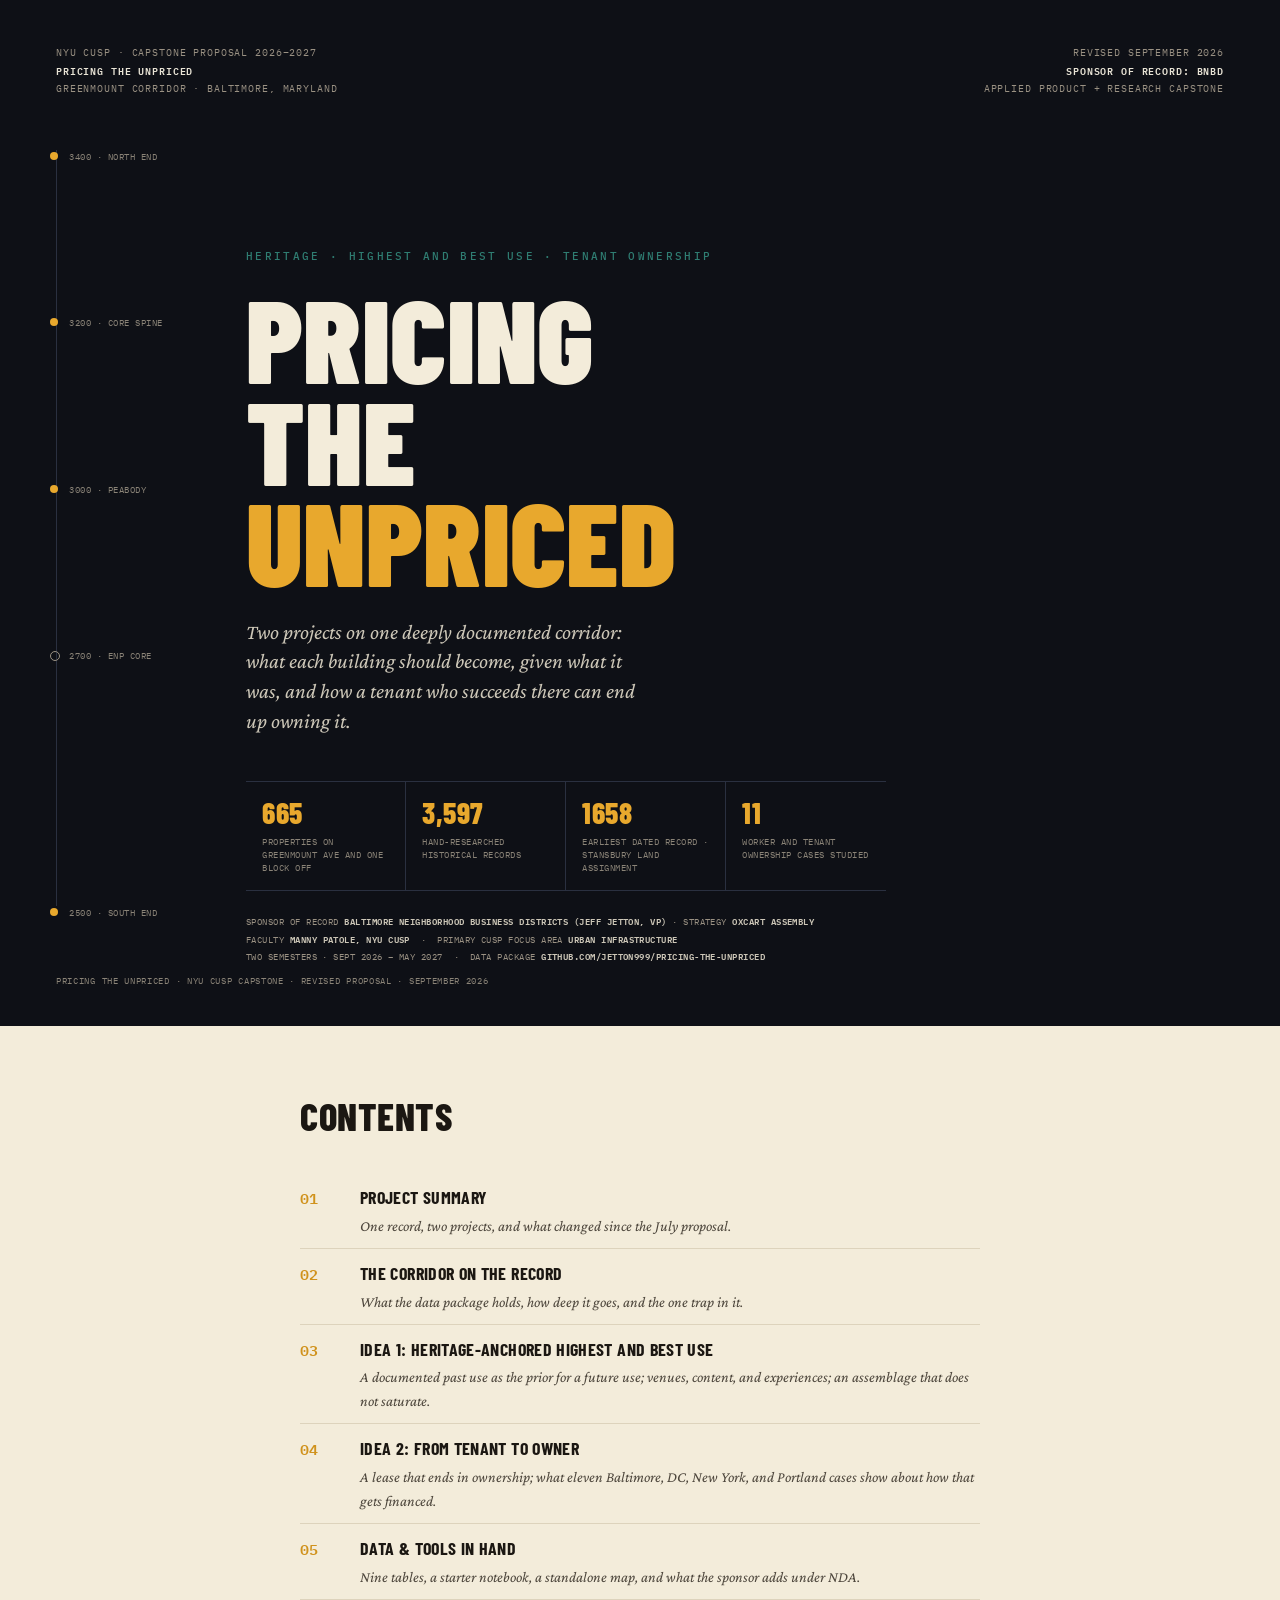
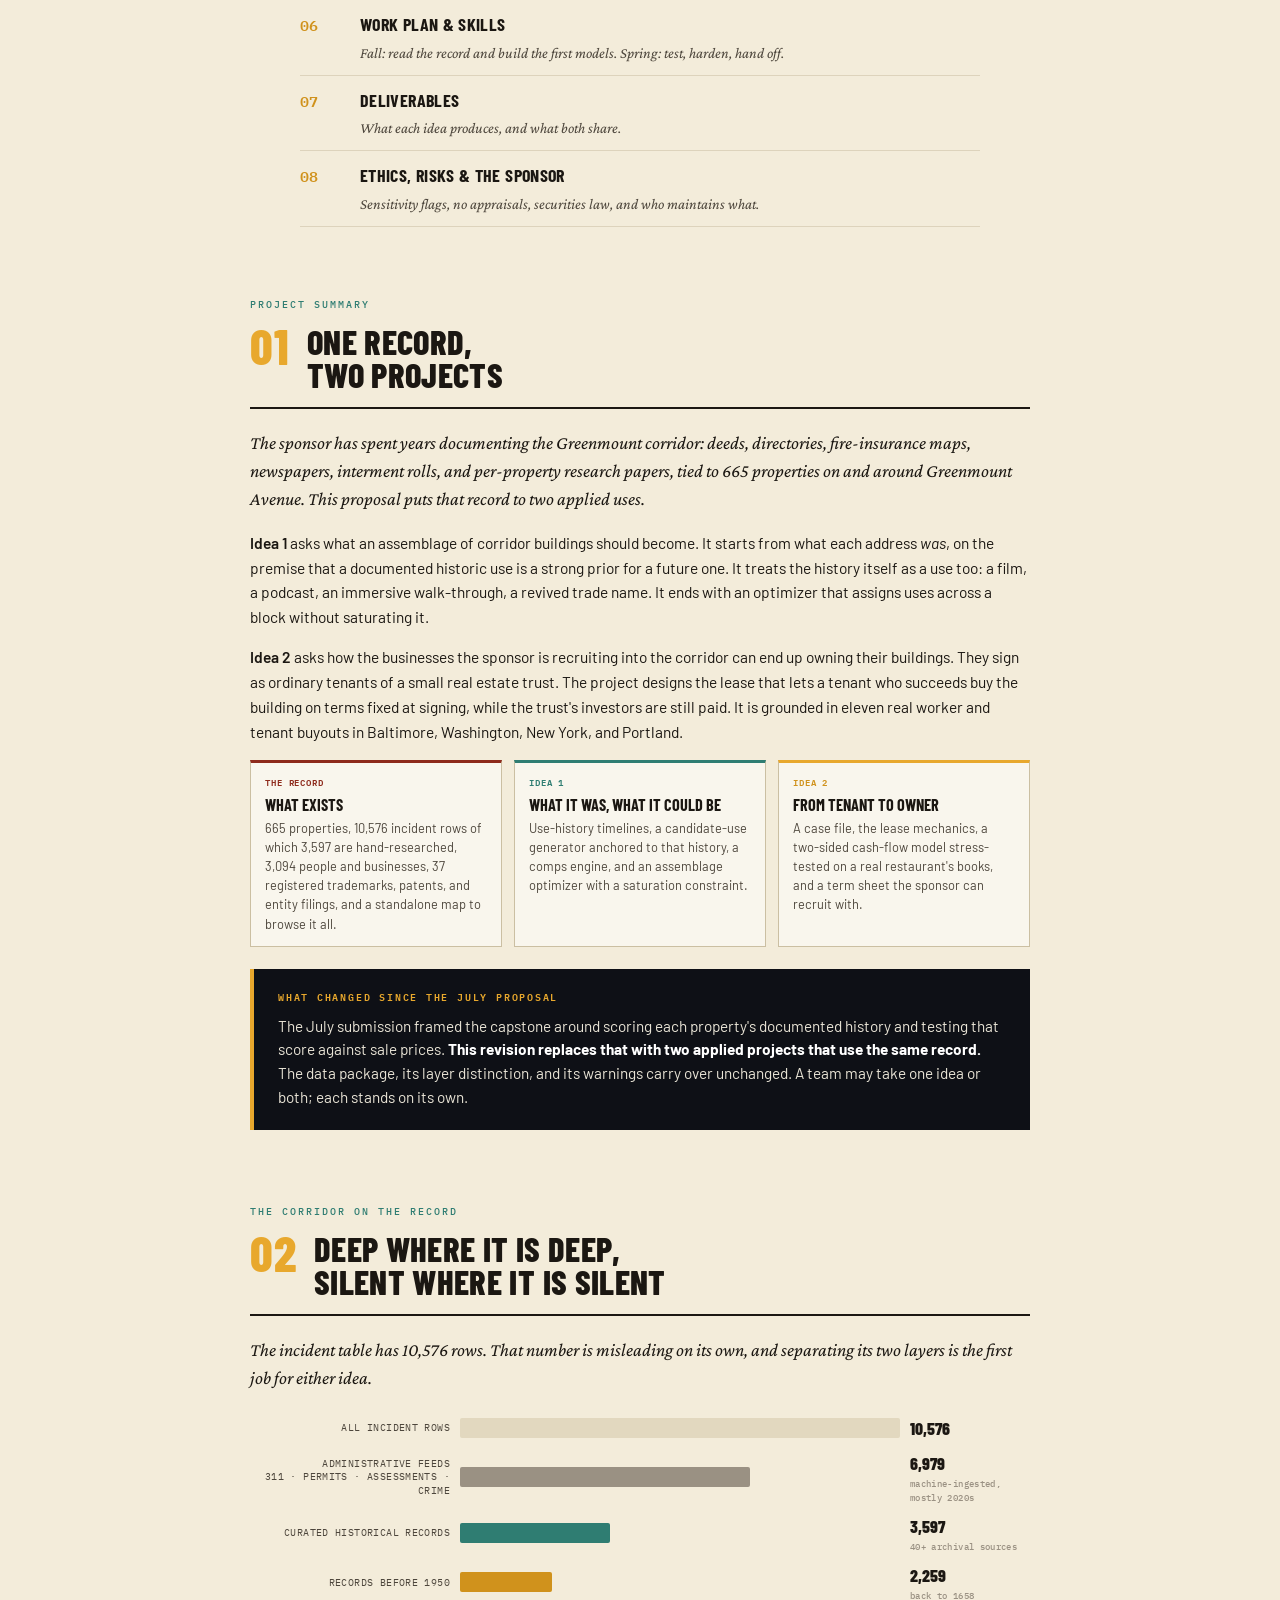
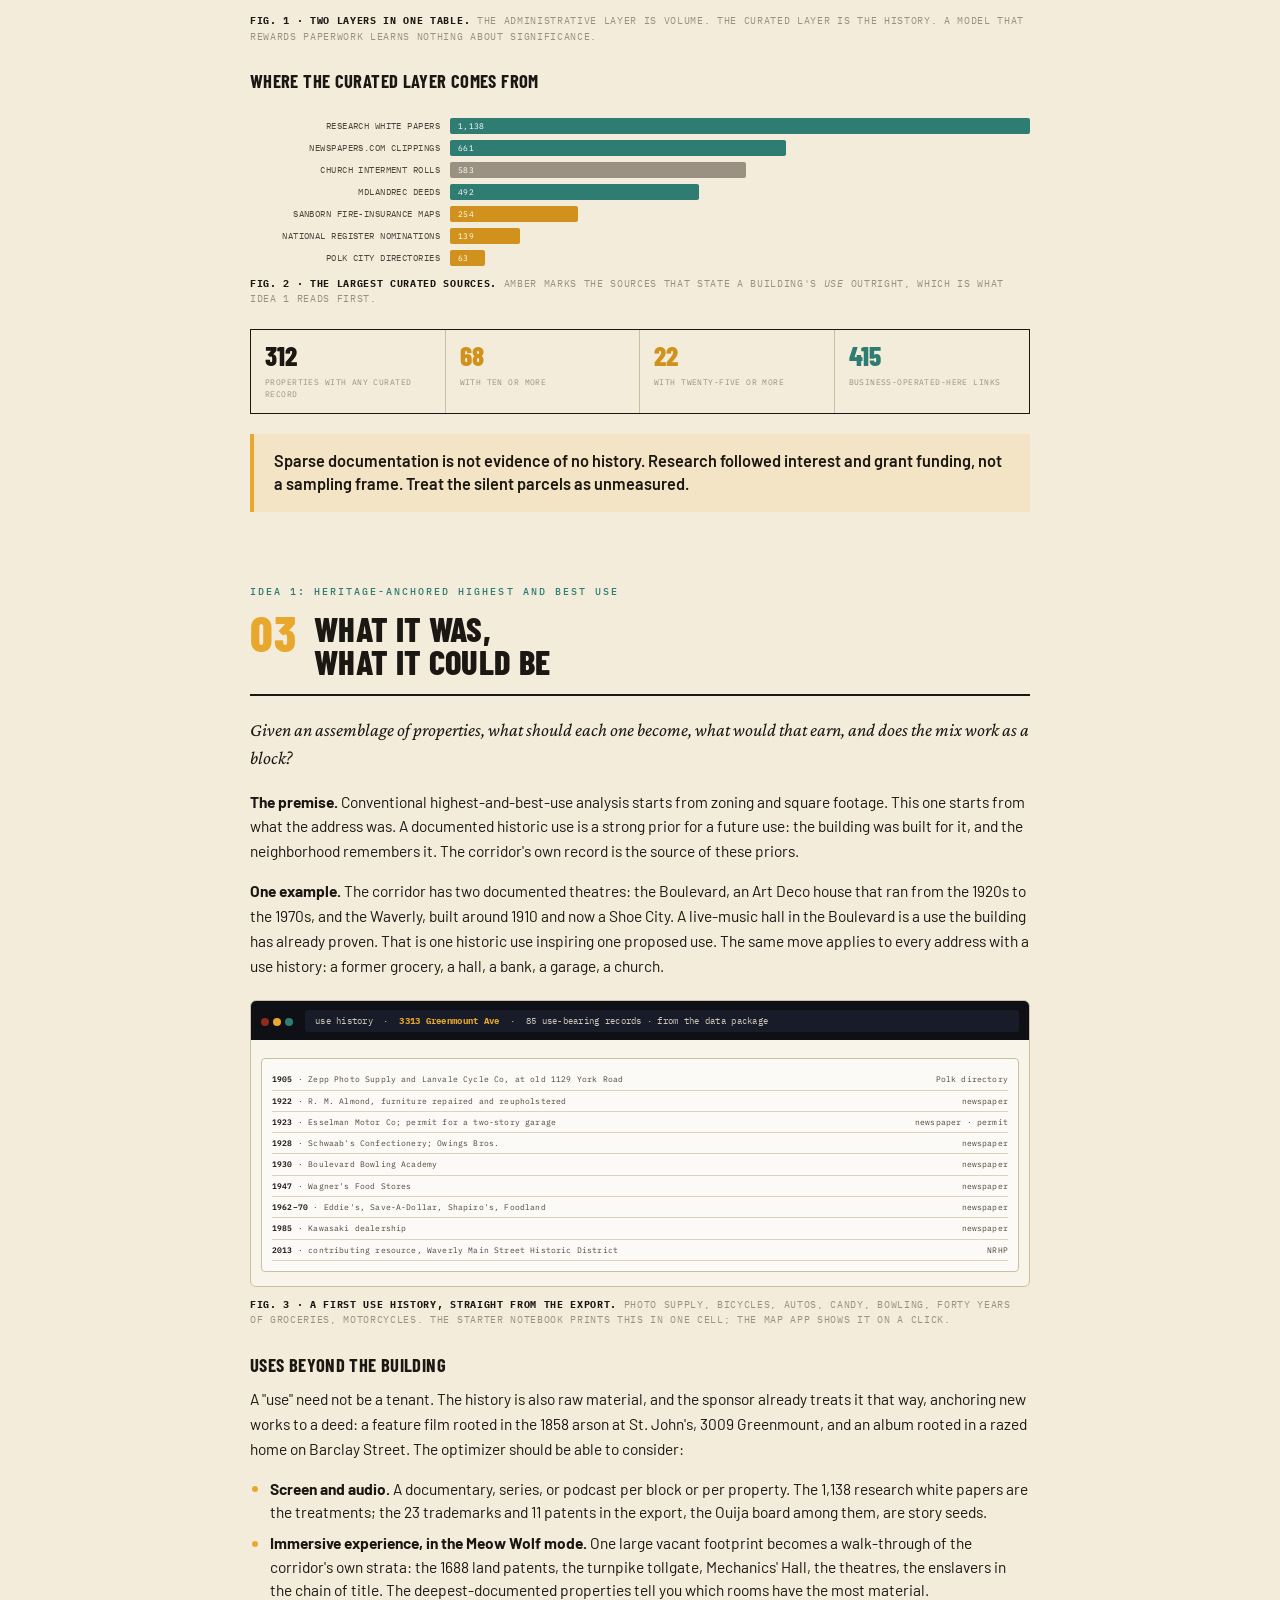
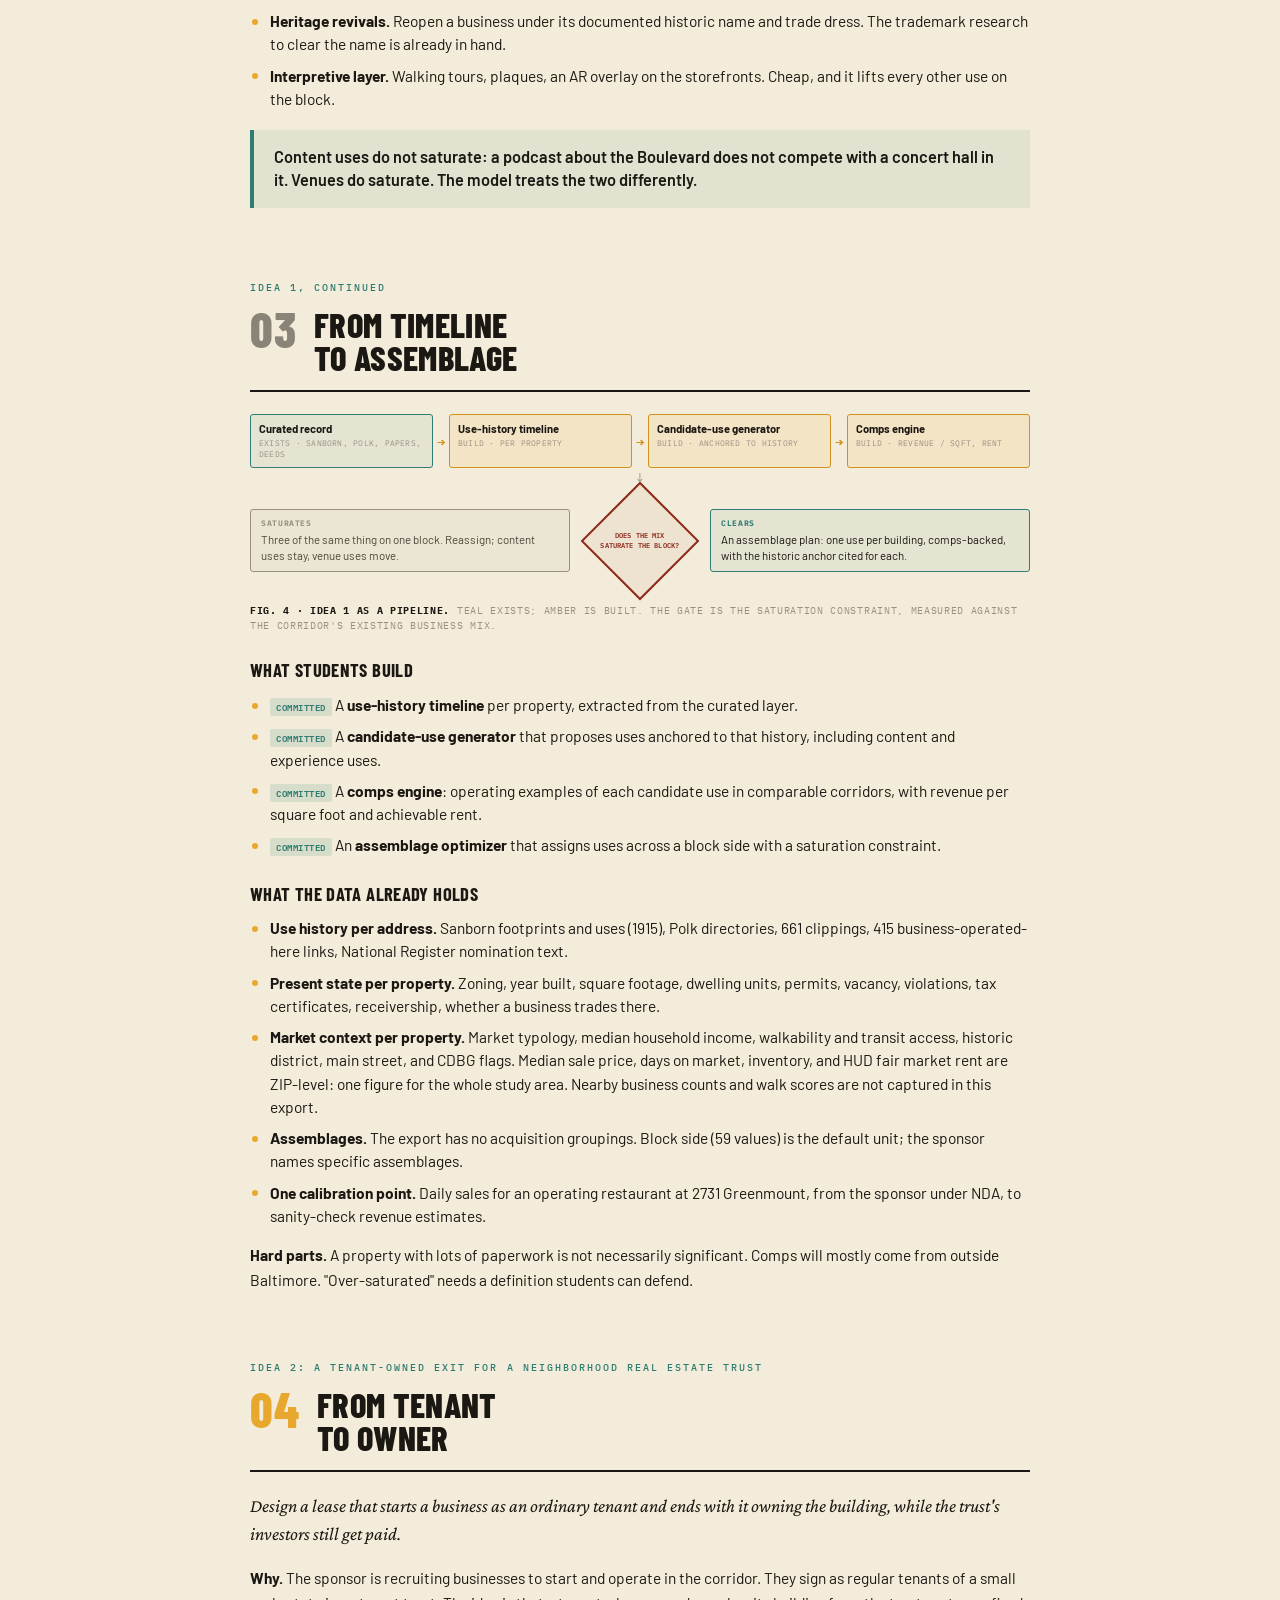
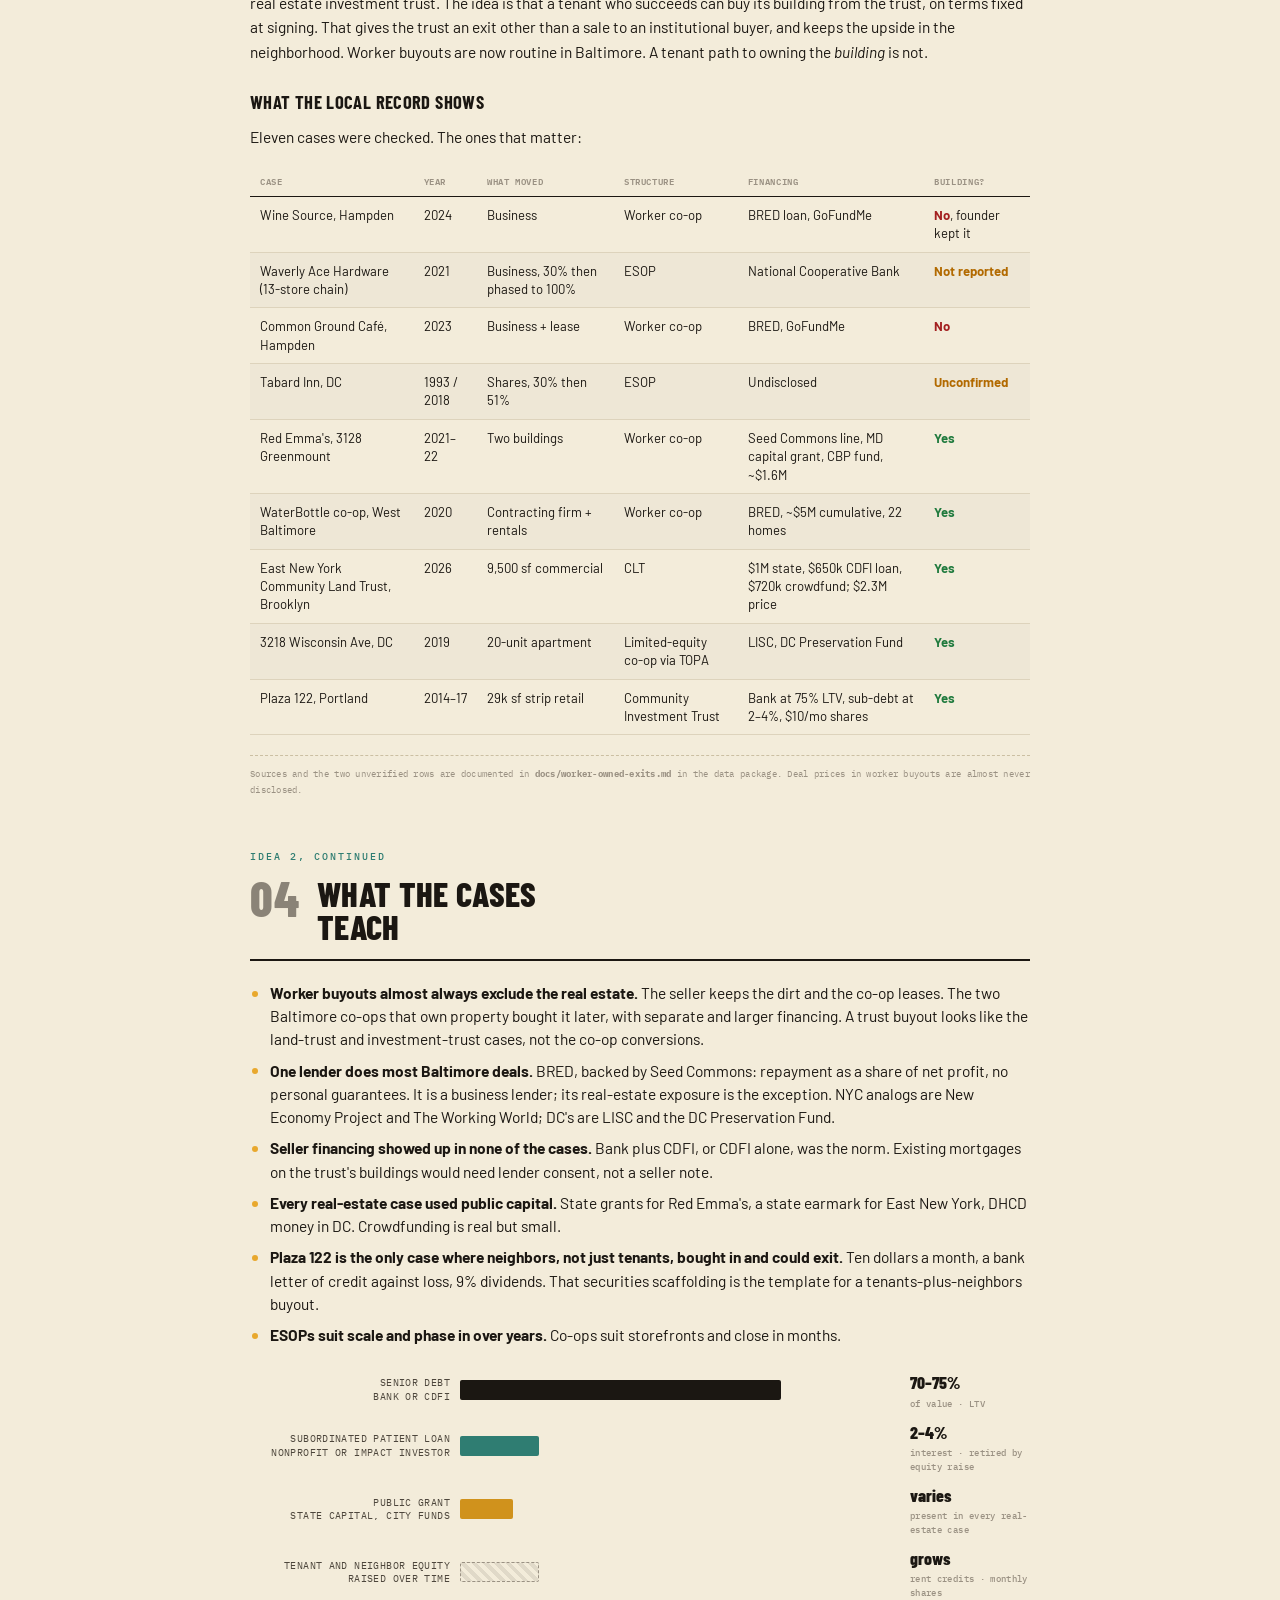
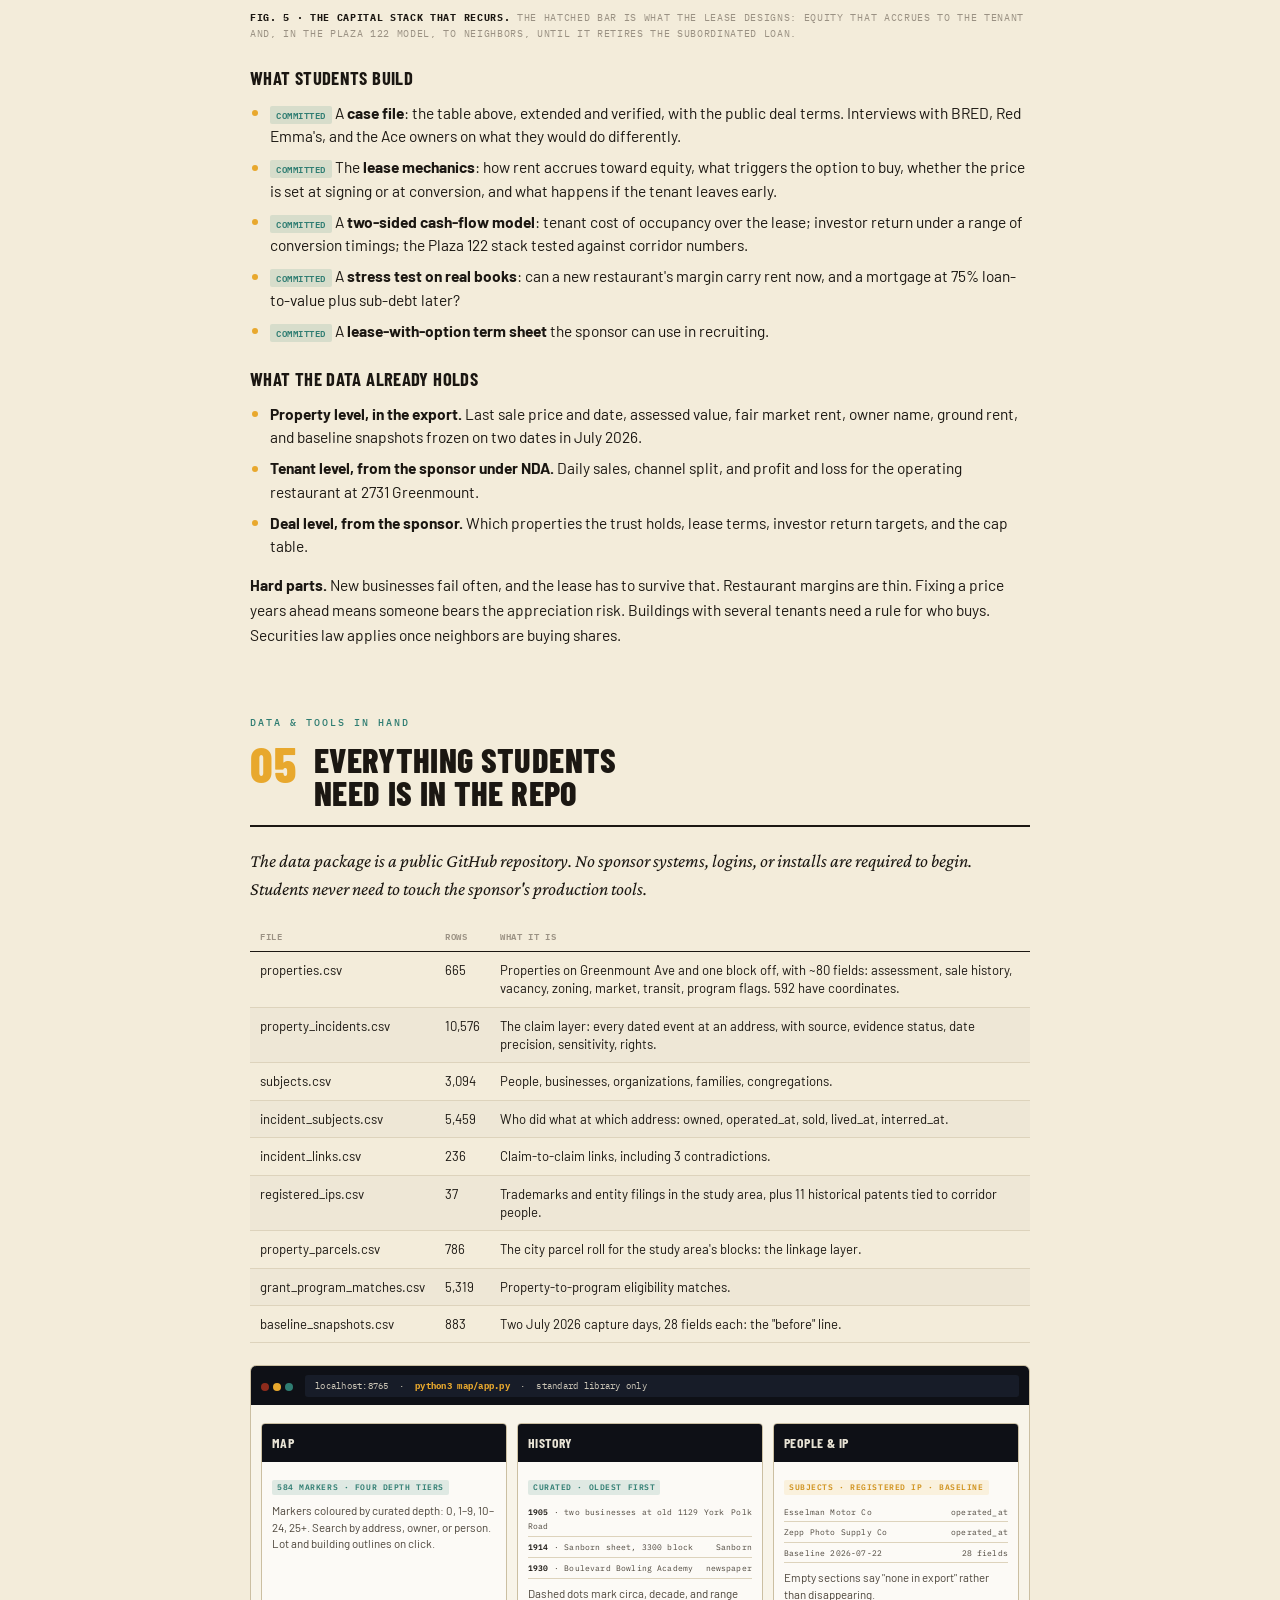
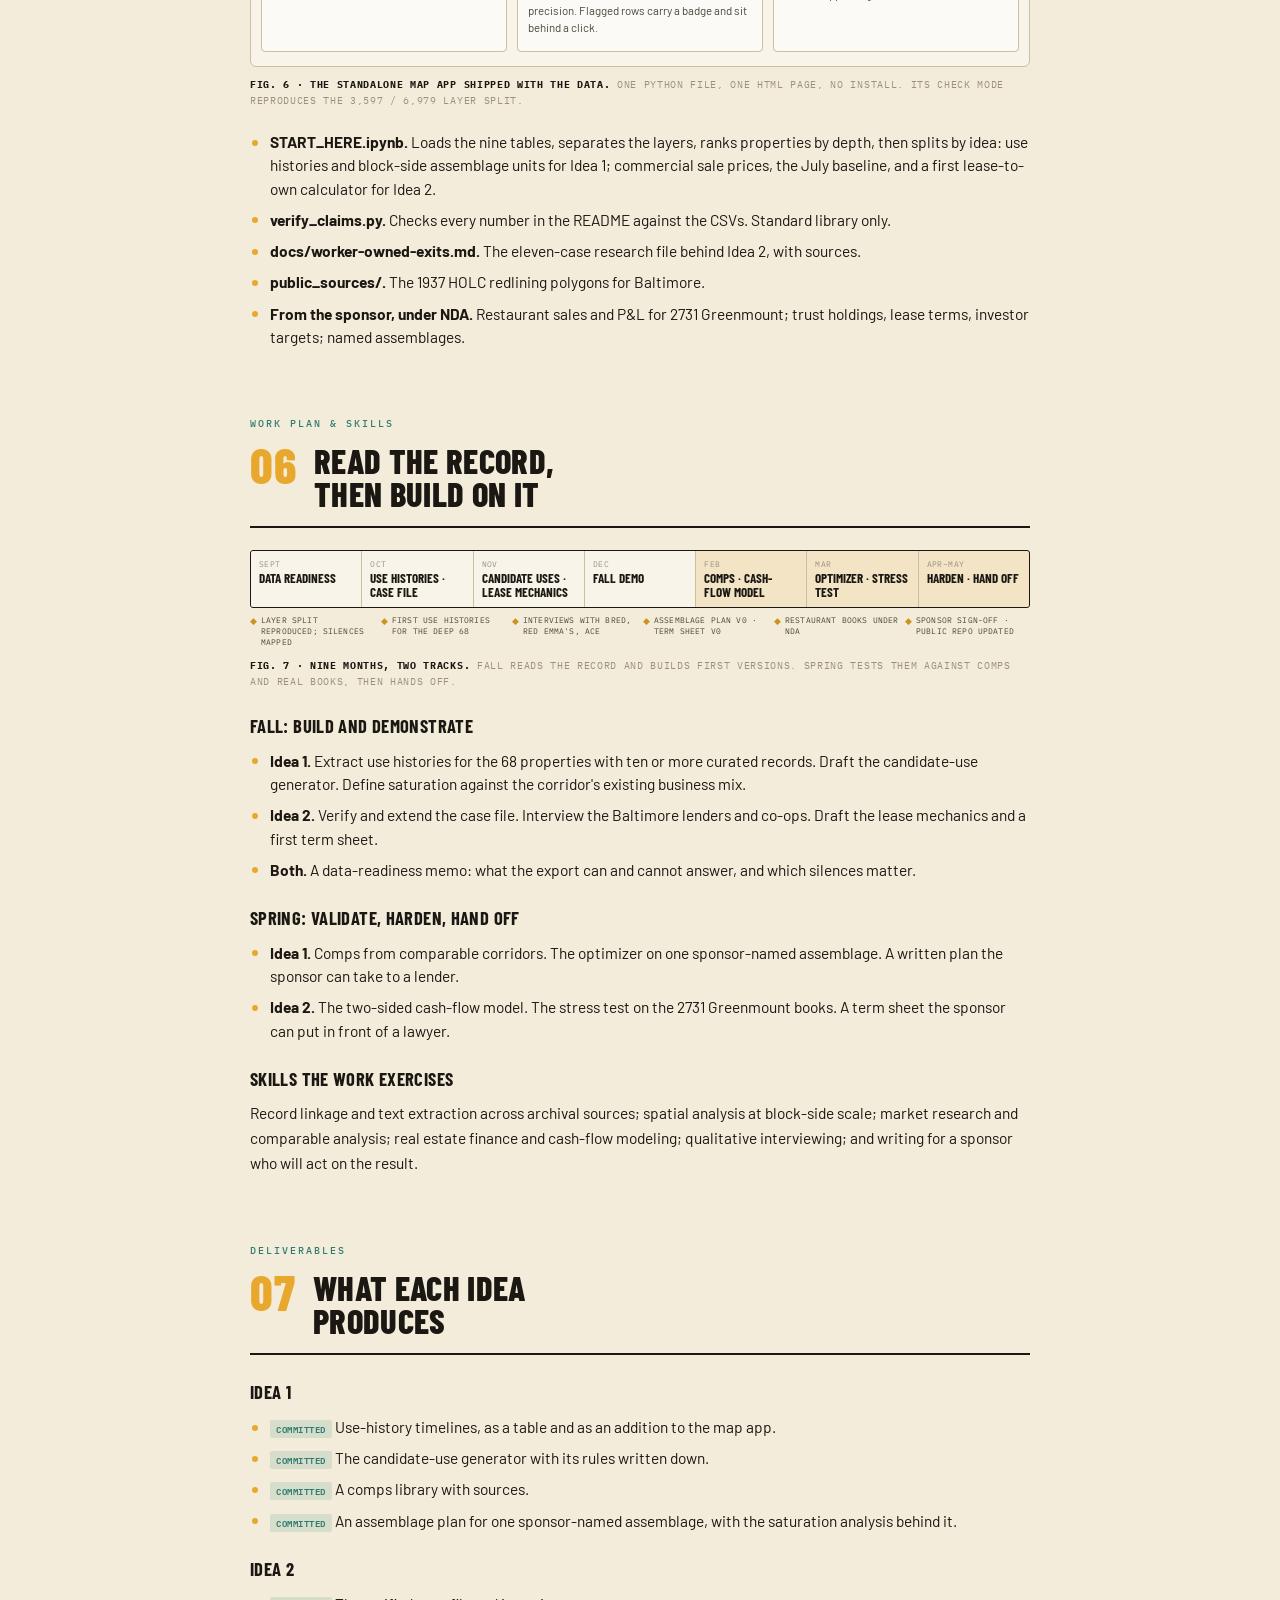
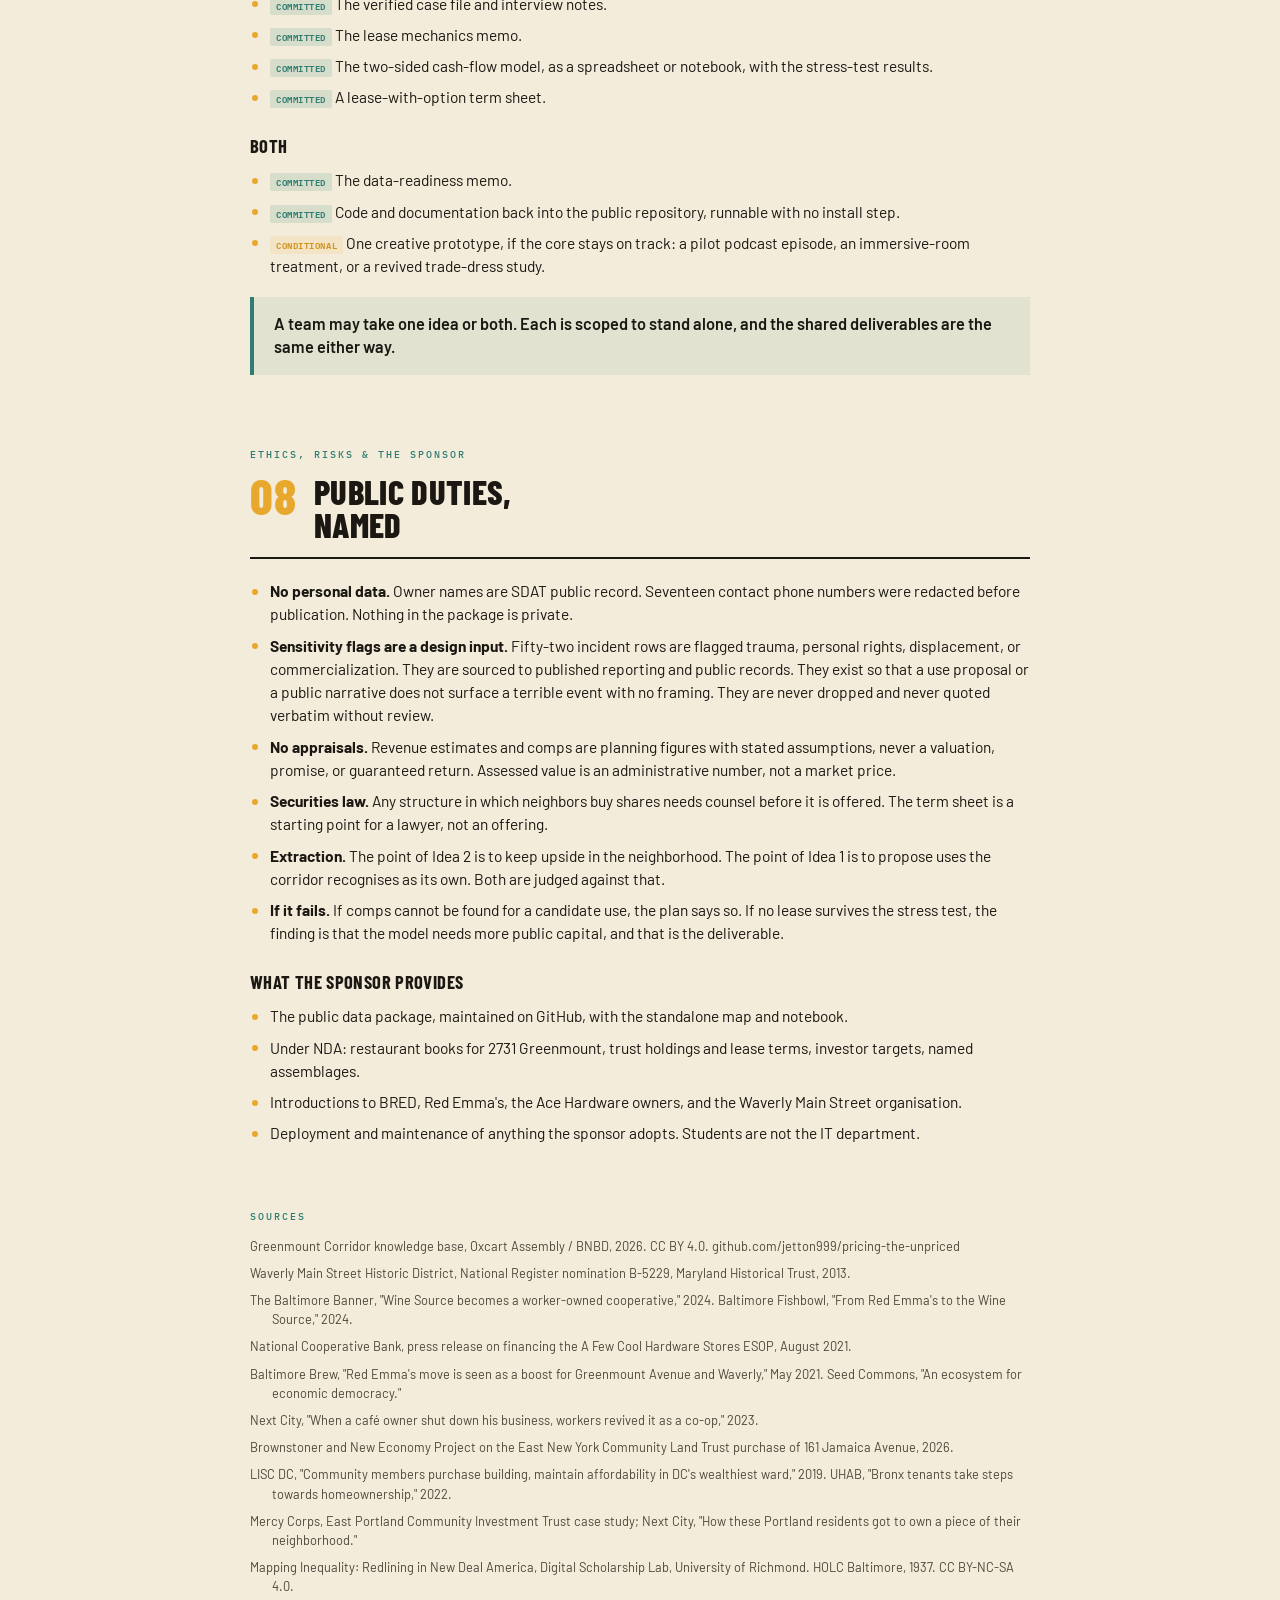
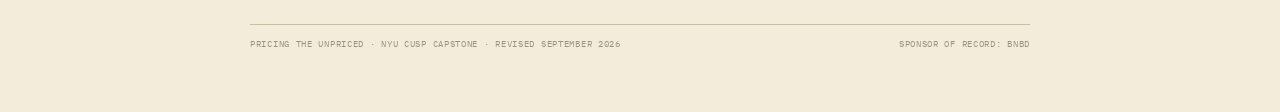
==== site/index.html @ f7efd334 "Standardize property addresses and merge 8 duplicate properties An import on 2026-04-06 added about " ====
<!doctype html>
<html lang="en">
<head>
<meta charset="utf-8">
<meta name="viewport" content="width=device-width,initial-scale=1">
<title>Pricing the Unpriced: NYU CUSP Capstone Proposal, revised September 2026</title>
<style>
@import url('https://fonts.googleapis.com/css2?family=Barlow:ital,wght@0,400;0,500;0,600;0,700;1,400&family=Barlow+Condensed:wght@500;600;700;800;900&family=Crimson+Pro:ital,wght@0,400;0,600;1,400;1,600&family=IBM+Plex+Mono:wght@400;500;600&display=swap');

:root{
  --dark:#0e1016; --dark-2:#171c28;
  --cream:#f3ecda; --cream-2:#ebe3ce; --cream-3:#e2d8bf;
  --ink:#1b1712; --ink-2:#4d463c;
  --amber:#e8a82d; --amber-soft:#d0921c; --amber-dim:rgba(232,168,45,.12);
  --teal:#2f7d72; --oxblood:#8e2b1c;
  --stone:#9a9183; --stone-light:#8a8377;
  --rule:#cbbfa2; --rule-2:#ddd3bc; --rule-dark:#2a3040;
  --disp:'Barlow Condensed','Oswald','Arial Narrow',sans-serif;
  --body:'Crimson Pro',Georgia,'Times New Roman',serif;
  --sans:'Barlow',system-ui,-apple-system,sans-serif;
  --mono:'IBM Plex Mono','SF Mono',ui-monospace,monospace;
}
*{box-sizing:border-box}
html{-webkit-text-size-adjust:100%}
body{margin:0;background:var(--cream);color:var(--ink);font-family:var(--sans);font-size:15.5px;line-height:1.6;-webkit-font-smoothing:antialiased;text-rendering:optimizeLegibility;}
.mono{font-family:var(--mono);text-transform:uppercase;letter-spacing:.14em;font-size:.62rem;color:var(--stone);font-weight:500;}
em{font-style:italic}
strong{font-weight:600}
p{margin:0 0 .95rem}

/* ---------- COVER ---------- */
.cover{background:var(--dark);color:#e9e4d6;min-height:100vh;position:relative;overflow:hidden;padding:44px 56px 60px;}
.cover .top{display:flex;justify-content:space-between;font-family:var(--mono);font-size:.6rem;letter-spacing:.09em;text-transform:uppercase;color:var(--stone);line-height:1.85;}
.cover .top .r{text-align:right}
.cover .top b{color:#e9e4d6;font-weight:600}
.rail{position:absolute;left:56px;top:150px;bottom:120px;width:1px;background:var(--rule-dark);}
.rail .node{position:absolute;left:-3px;font-family:var(--mono);font-size:.55rem;letter-spacing:.06em;color:var(--stone-light);white-space:nowrap;}
.rail .node::before{content:"";position:absolute;left:-3px;top:2px;width:8px;height:8px;border-radius:50%;background:var(--amber);}
.rail .node.hollow::before{background:transparent;border:1.5px solid var(--stone);}
.rail .node span{margin-left:16px}
.cover .body{max-width:640px;margin-left:190px;padding-top:150px;}
.cover .eyebrow{font-family:var(--mono);text-transform:uppercase;letter-spacing:.22em;font-size:.66rem;color:var(--teal);font-weight:500;margin-bottom:22px;}
.cover h1{font-family:var(--disp);font-weight:900;text-transform:uppercase;line-height:.86;letter-spacing:.4px;font-size:clamp(58px,10vw,118px);margin:0;color:#f3ecda;}
.cover h1 .b{color:var(--amber);display:block;}
.cover .dek{font-family:var(--body);font-style:italic;font-size:1.32rem;line-height:1.42;color:#cdc7b8;max-width:34ch;margin:26px 0 0;}
.statband{display:grid;grid-template-columns:repeat(4,1fr);gap:0;margin-top:44px;border-top:1px solid var(--rule-dark);border-bottom:1px solid var(--rule-dark);}
.statband .s{padding:16px 16px 15px;border-right:1px solid var(--rule-dark);}
.statband .s:last-child{border-right:0}
.statband .n{font-family:var(--disp);font-weight:800;font-size:1.85rem;color:var(--amber);line-height:1;letter-spacing:.5px;}
.statband .l{font-family:var(--mono);text-transform:uppercase;letter-spacing:.06em;font-size:.54rem;color:var(--stone-light);margin-top:8px;line-height:1.5;}
.cover .meta{font-family:var(--mono);font-size:.58rem;letter-spacing:.05em;color:var(--stone);text-transform:uppercase;margin-top:22px;line-height:1.9;}
.cover .meta b{color:#cdc7b8;font-weight:600}
.cover .foot{position:absolute;left:56px;bottom:38px;font-family:var(--mono);font-size:.54rem;letter-spacing:.08em;color:var(--stone-light);text-transform:uppercase;}

/* ---------- CONTENTS ---------- */
.contents{max-width:760px;margin:0 auto;padding:60px 40px 30px;}
.contents h2{font-family:var(--disp);font-weight:800;text-transform:uppercase;font-size:2.4rem;letter-spacing:.5px;margin:0 0 26px;}
.toc-row{display:grid;grid-template-columns:44px 1fr;gap:16px;padding:10px 0;border-bottom:1px solid var(--rule-2);align-items:baseline;}
.toc-row .n{font-family:var(--mono);font-weight:600;color:var(--amber-soft);font-size:.95rem;}
.toc-row .t{font-family:var(--disp);font-weight:700;text-transform:uppercase;letter-spacing:.02em;font-size:1.12rem;color:var(--ink);}
.toc-row .d{font-family:var(--body);font-style:italic;color:var(--ink-2);font-size:.94rem;margin-top:2px;}

/* ---------- SECTIONS ---------- */
.doc{max-width:820px;margin:0 auto;padding:0 20px;}
.section{padding:40px 0 12px 0;position:relative;}
.section .marker{display:none;font-family:var(--mono);font-size:.55rem;letter-spacing:.08em;color:var(--stone);text-transform:uppercase;}
.head .num.cont{color:var(--stone-light);}
.pfoot{display:none;}
.eyebrow{font-family:var(--mono);text-transform:uppercase;letter-spacing:.2em;font-size:.63rem;color:var(--teal);font-weight:500;margin-bottom:12px;}
.head{display:flex;align-items:flex-start;gap:18px;margin-bottom:16px;}
.head .num{font-family:var(--disp);font-weight:800;font-size:3.1rem;color:var(--amber);line-height:.82;letter-spacing:.5px;}
.head h2{font-family:var(--disp);font-weight:800;text-transform:uppercase;letter-spacing:.01em;font-size:2.15rem;line-height:.96;margin:0;color:var(--ink);text-wrap:balance;}
.head.h2b{margin-top:34px}
.ruleline{height:2px;background:var(--ink);margin:0 0 20px;}
.dek{font-family:var(--body);font-style:italic;font-size:1.16rem;line-height:1.5;color:var(--ink);margin:0 0 18px;}
h3.sub{font-family:var(--disp);font-weight:700;text-transform:uppercase;letter-spacing:.02em;font-size:1.16rem;color:var(--ink);margin:22px 0 8px;}
ul{margin:0 0 1rem;padding-left:0;list-style:none}
ul li{position:relative;padding-left:20px;margin-bottom:.5rem;line-height:1.5;}
ul li::before{content:"";position:absolute;left:2px;top:.62em;width:6px;height:6px;background:var(--amber);border-radius:50%;}
.runin{font-family:var(--sans);font-weight:700;color:var(--ink);}

/* tier tags */
.tag{font-family:var(--mono);font-size:.58rem;text-transform:uppercase;letter-spacing:.06em;font-weight:600;padding:1px 6px;border-radius:2px;white-space:nowrap;}
.tag.c{background:rgba(47,125,114,.14);color:var(--teal);}
.tag.x{background:var(--amber-dim);color:var(--amber-soft);}
.tag.l{background:rgba(0,0,0,.06);color:var(--stone);}
.tag.bad{background:rgba(163,32,32,.1);color:#a32020;}
.ok{color:#1f7a3d;font-weight:700}
.warn{color:#b26a00;font-weight:700}
.bad{color:#a32020;font-weight:700}

/* scope box */
.scopebox{background:var(--dark);color:#e9e4d6;padding:20px 24px;margin:22px 0;border-left:4px solid var(--amber);}
.scopebox .sb-title{font-family:var(--mono);text-transform:uppercase;letter-spacing:.18em;font-size:.62rem;color:var(--amber);font-weight:600;margin-bottom:10px;}
.scopebox p{margin:0;font-family:var(--sans);font-size:.96rem;line-height:1.55;color:#e9e4d6;}
.scopebox b{color:#fff}

/* callout */
.callout{background:var(--amber-dim);border-left:4px solid var(--amber);padding:16px 20px;margin:20px 0;}
.callout p{margin:0;font-family:var(--sans);font-weight:600;font-size:1.02rem;line-height:1.4;color:var(--ink);}
.callout.teal{background:rgba(47,125,114,.09);border-left-color:var(--teal);}

/* equation box */
.eq{background:var(--cream-2);border-left:4px solid var(--teal);padding:14px 18px;margin:14px 0 18px;font-family:var(--body);font-size:1.06rem;color:var(--ink);}
.eq .n{float:right;font-family:var(--mono);font-size:.56rem;letter-spacing:.06em;color:var(--stone);text-transform:uppercase;margin-top:4px;}
.eq i{font-style:italic}
.eq .op{color:var(--oxblood);font-weight:700}

/* tables */
.tbl-wrap{overflow-x:auto;margin:16px 0 20px;}
table{width:100%;border-collapse:collapse;font-family:var(--sans);font-size:.82rem;color:var(--ink);}
th{font-family:var(--mono);text-transform:uppercase;letter-spacing:.07em;font-size:.56rem;color:var(--stone);text-align:left;font-weight:600;border-bottom:1.5px solid var(--ink);padding:8px 10px;}
td{padding:9px 10px;border-bottom:1px solid var(--rule-2);vertical-align:top;line-height:1.4;}
tr:nth-child(even) td{background:rgba(0,0,0,.018)}

/* ---------- VISUALS ---------- */
figure.viz{margin:22px 0;padding:0;}
.viz figcaption{font-family:var(--mono);font-size:.6rem;letter-spacing:.07em;color:var(--stone);text-transform:uppercase;margin-top:10px;}
.viz figcaption b{color:var(--ink)}

/* V1 nested scale */
.nest .row{display:grid;grid-template-columns:200px 1fr 120px;align-items:center;gap:10px;margin-bottom:7px;}
.nest .lb{font-family:var(--mono);font-size:.6rem;letter-spacing:.04em;text-transform:uppercase;color:var(--ink-2);text-align:right;line-height:1.4;}
.nest .bar{height:20px;border-radius:2px;}
.nest .val{font-family:var(--disp);font-weight:800;font-size:1.1rem;color:var(--ink);}
.nest .val small{font-family:var(--mono);font-size:.55rem;color:var(--stone);display:block;font-weight:500;letter-spacing:.04em}

/* V2 architecture */
.arch{display:flex;flex-wrap:wrap;gap:6px;align-items:stretch;margin:8px 0 4px;}
.arch .stage{flex:1 1 100px;min-width:96px;border:1.5px solid var(--rule);border-radius:3px;padding:8px 9px;position:relative;background:#fff8;}
.arch .stage.exists{border-color:var(--teal);background:rgba(47,125,114,.07);}
.arch .stage.build{border-color:var(--amber-soft);background:var(--amber-dim);}
.arch .stage .st{font-family:var(--sans);font-weight:700;font-size:.74rem;line-height:1.25;color:var(--ink);}
.arch .stage .sd{font-family:var(--mono);font-size:.52rem;letter-spacing:.03em;color:var(--stone);text-transform:uppercase;margin-top:4px;line-height:1.4;}
.arch-legend{display:flex;gap:18px;margin-top:8px;font-family:var(--mono);font-size:.56rem;letter-spacing:.06em;text-transform:uppercase;color:var(--stone);}
.arch-legend .sw{display:inline-block;width:10px;height:10px;border-radius:2px;margin-right:5px;vertical-align:-1px;}

/* V3 pilot mockup */
.mock{display:grid;grid-template-columns:repeat(3,1fr);gap:10px;margin:8px 0 4px;}
.mock .panel{border:1.5px solid var(--rule);border-radius:4px;background:#fff9;overflow:hidden;}
.mock .ph{background:var(--dark);color:#e9e4d6;padding:8px 10px;font-family:var(--disp);font-weight:700;text-transform:uppercase;font-size:.86rem;letter-spacing:.03em;}
.mock .pb{padding:10px;}
.mock .line{font-family:var(--sans);font-size:.72rem;line-height:1.45;color:var(--ink-2);margin-bottom:6px;}
.mock .line b{color:var(--ink)}
.mock .badge{display:inline-block;font-family:var(--mono);font-size:.5rem;letter-spacing:.07em;text-transform:uppercase;font-weight:600;padding:1px 5px;border-radius:2px;margin-bottom:7px;}
.mock .badge.fact{background:rgba(47,125,114,.14);color:var(--teal);}
.mock .badge.est{background:var(--amber-dim);color:var(--amber-soft);}
.mock .badge.scn{background:rgba(142,43,28,.1);color:var(--oxblood);}
@media(max-width:640px){.mock{grid-template-columns:1fr}}

/* stat band on cream */
.stat-cream{display:grid;grid-template-columns:repeat(4,1fr);border:1.5px solid var(--ink);margin:18px 0;}
.stat-cream .s{padding:12px 14px;border-right:1px solid var(--rule);}
.stat-cream .s:last-child{border-right:0}
.stat-cream .n{font-family:var(--disp);font-weight:800;font-size:1.7rem;line-height:1;color:var(--ink)}
.stat-cream .n.am{color:var(--amber-soft)} .stat-cream .n.te{color:var(--teal)}
.stat-cream .l{font-family:var(--mono);text-transform:uppercase;letter-spacing:.05em;font-size:.53rem;color:var(--stone);margin-top:7px;line-height:1.5;}
/* three-card row */
.cards3{display:grid;grid-template-columns:repeat(3,1fr);gap:12px;margin:16px 0;}
.cards3 .card{border:1.5px solid var(--rule);border-top:3px solid var(--oxblood);padding:12px 14px;background:#fff8;}
.cards3 .card:nth-child(2){border-top-color:var(--teal)} .cards3 .card:nth-child(3){border-top-color:var(--amber)}
.cards3 .ck{font-family:var(--mono);font-size:.55rem;letter-spacing:.1em;text-transform:uppercase;color:var(--oxblood);font-weight:600;margin-bottom:6px;}
.cards3 .card:nth-child(2) .ck{color:var(--teal)} .cards3 .card:nth-child(3) .ck{color:var(--amber-soft)}
.cards3 h4{font-family:var(--disp);font-weight:700;text-transform:uppercase;font-size:1.02rem;margin:0 0 6px;line-height:1.05;}
.cards3 p{font-family:var(--sans);font-size:.8rem;line-height:1.5;color:var(--ink-2);margin:0;}
@media(max-width:640px){.cards3{grid-template-columns:1fr}}
/* seam schematic */
.seam{margin:10px 0 4px;}
.seam .title{text-align:center;font-family:var(--disp);font-weight:700;text-transform:uppercase;font-size:.95rem;margin-bottom:10px;}
.seam .grid{display:grid;grid-template-columns:1fr 46px 1fr;gap:0;align-items:start;}
.seam .side{padding:8px 12px;}
.seam .side.w{text-align:right}
.seam .sh{font-family:var(--disp);font-weight:700;text-transform:uppercase;font-size:.92rem;}
.seam .sh.tw{color:var(--teal)} .seam .sh.te{color:var(--oxblood)}
.seam .sd{font-family:var(--mono);font-size:.53rem;letter-spacing:.05em;text-transform:uppercase;color:var(--stone);margin-top:3px;line-height:1.6}
.seam .spine{position:relative;display:flex;flex-direction:column;align-items:center;}
.seam .line{width:4px;background:var(--ink);min-height:230px;}
.seam .cap{font-family:var(--mono);font-size:.5rem;color:var(--stone);letter-spacing:.05em;padding:2px 0;}
.seam .node{position:absolute;top:46%;left:50%;transform:translate(-50%,-50%);width:12px;height:12px;border-radius:50%;background:var(--amber);border:2px solid var(--ink);}
.seam .chip{border:1.5px solid var(--oxblood);border-radius:3px;padding:5px 9px;margin:0 0 6px;background:#fff8;display:inline-block;text-align:left;}
.seam .chip.g{border-color:var(--teal)}
.seam .chip b{font-family:var(--sans);font-size:.72rem;display:block;}
.seam .chip .m{font-family:var(--mono);font-size:.52rem;color:var(--stone);letter-spacing:.04em;text-transform:uppercase;}
/* mini bars */
.minibar .row{display:grid;grid-template-columns:190px 1fr;gap:10px;align-items:center;margin-bottom:6px;}
.minibar .lb{font-family:var(--mono);font-size:.55rem;letter-spacing:.05em;text-transform:uppercase;color:var(--ink-2);text-align:right;line-height:1.4}
.minibar .bar{height:16px;border-radius:2px;position:relative;}
.minibar .bar span{position:absolute;left:8px;top:50%;transform:translateY(-50%);font-family:var(--mono);font-size:.52rem;letter-spacing:.04em;color:#fff;white-space:nowrap;text-transform:uppercase}
/* source note */
.srcnote{font-family:var(--mono);font-size:.56rem;line-height:1.7;letter-spacing:.03em;color:var(--stone);border-top:1px dashed var(--rule);margin-top:18px;padding-top:10px;}


/* pipeline flow + gate */
.flow{display:flex;align-items:stretch;flex-wrap:nowrap}
.flow .stage{flex:1;border:1.5px solid var(--amber-soft);background:var(--amber-dim);border-radius:3px;padding:7px 8px;min-width:0}
.flow .stage.exists{border-color:var(--teal);background:rgba(47,125,114,.07)}
.flow .stage .st{font-family:var(--sans);font-weight:700;font-size:.7rem;line-height:1.2;color:var(--ink)}
.flow .stage .sd{font-family:var(--mono);font-size:.48rem;letter-spacing:.03em;color:var(--stone);text-transform:uppercase;margin-top:3px;line-height:1.4}
.flow .arr{display:flex;align-items:center;padding:0 4px;font-family:var(--mono);color:var(--amber-soft);font-weight:600;font-size:.85rem}
.vdown{text-align:center;font-family:var(--mono);color:var(--stone);font-size:.8rem;line-height:1;margin:4px 0}
.gaterow{display:flex;align-items:center;justify-content:center;gap:10px;margin:2px 0}
.gate{width:84px;height:84px;flex:0 0 84px;transform:rotate(45deg);border:2px solid var(--oxblood);background:rgba(142,43,28,.05);display:flex;align-items:center;justify-content:center;margin:10px 18px}
.gate span{transform:rotate(-45deg);font-family:var(--mono);font-size:.43rem;font-weight:600;letter-spacing:.02em;text-align:center;color:var(--oxblood);width:100px;line-height:1.5}
.gout{flex:1;border-radius:3px;padding:8px 10px;font-family:var(--sans);font-size:.72rem;line-height:1.35;color:var(--ink)}
.gout b{display:block;font-family:var(--mono);font-size:.5rem;letter-spacing:.08em;text-transform:uppercase;margin-bottom:3px}
.gout.pass{border:1.5px solid var(--teal);background:rgba(47,125,114,.07)}
.gout.pass b{color:var(--teal)}
.gout.fail{border:1.5px solid var(--stone);background:rgba(0,0,0,.03);color:var(--ink-2)}
.gout.fail b{color:var(--stone)}
/* browser chrome */
.browser{border:1.5px solid var(--rule);border-radius:6px;overflow:hidden;background:#fff6}
.browser .bbar{display:flex;align-items:center;gap:8px;background:var(--dark);padding:7px 10px}
.browser .dots span{display:inline-block;width:8px;height:8px;border-radius:50%;margin-right:4px}
.browser .url{flex:1;background:var(--dark-2);border-radius:3px;padding:4px 10px;font-family:var(--mono);font-size:.56rem;color:#cdc7b8;letter-spacing:.03em}
.browser .url b{color:var(--amber)}
.browser .inner{padding:10px}
.mock .obs{display:flex;justify-content:space-between;gap:6px;font-family:var(--mono);font-size:.52rem;letter-spacing:.02em;color:var(--ink-2);border-bottom:1px solid var(--rule-2);padding:3px 0}
.mock .obs b{color:var(--ink);font-weight:600}
.meter{display:grid;grid-template-columns:64px 1fr 26px;gap:6px;align-items:center;margin-bottom:3px}
.meter .k{font-family:var(--mono);font-size:.44rem;font-weight:600;color:var(--ink-2);letter-spacing:.02em}
.meter .tr{height:7px;background:rgba(0,0,0,.08);border-radius:2px;position:relative}
.meter .fl{position:absolute;left:0;top:0;bottom:0;background:var(--teal);border-radius:2px}
.meter .v{font-family:var(--mono);font-size:.5rem;color:var(--stone)}
/* nine-month timeline */
.tl9 .band{display:flex;border:1.5px solid var(--ink);border-radius:3px;overflow:hidden}
.tl9 .seg{flex:1;padding:7px 8px;border-right:1px solid var(--rule);background:#fff6}
.tl9 .seg.sp{background:var(--amber-dim)}
.tl9 .seg:last-child{border-right:0}
.tl9 .seg .w{font-family:var(--mono);font-size:.48rem;letter-spacing:.05em;color:var(--stone);text-transform:uppercase}
.tl9 .seg .t{font-family:var(--disp);font-weight:700;text-transform:uppercase;font-size:.82rem;color:var(--ink);line-height:1.05;margin-top:2px}
.tl9 .mile{display:grid;grid-template-columns:repeat(6,1fr);gap:6px;margin-top:7px}
.tl9 .m{position:relative;font-family:var(--mono);font-size:.48rem;letter-spacing:.02em;color:var(--ink-2);text-transform:uppercase;padding-left:11px;line-height:1.45}
.tl9 .m::before{content:"◆";position:absolute;left:0;top:0;color:var(--amber-soft);font-size:.55rem}
/* minibar threshold */
.minibar{position:relative}
.minibar .thresh{position:absolute;top:-2px;height:calc(100% - 2px);left:calc(200px + (100% - 200px)*0.32);border-left:2px dashed var(--oxblood);pointer-events:none}
.minibar .threshlbl{position:absolute;top:-14px;left:calc(200px + (100% - 200px)*0.32 + 6px);font-family:var(--mono);font-size:.48rem;letter-spacing:.05em;color:var(--oxblood);text-transform:uppercase}
.nest .bar.hatch{background:repeating-linear-gradient(45deg,transparent,transparent 4px,rgba(0,0,0,.08) 4px,rgba(0,0,0,.08) 8px);border:1px dashed var(--stone)}

/* footer / sources */
.foot-sec{max-width:820px;margin:0 auto;padding:36px 20px 60px 20px;}
.refs{font-family:var(--sans);font-size:.8rem;line-height:1.5;color:var(--ink-2);}
.refs div{padding-left:22px;text-indent:-22px;margin-bottom:8px;}
.pagefoot{font-family:var(--mono);font-size:.55rem;letter-spacing:.08em;color:var(--stone);text-transform:uppercase;border-top:1px solid var(--rule);margin-top:28px;padding-top:12px;display:flex;justify-content:space-between;}
a{color:var(--teal);text-decoration:none}
a:hover{text-decoration:underline}

@media (max-width:640px){
  .statband,.stat-cream{grid-template-columns:repeat(2,1fr)}
  .cover{padding:32px 24px 48px}.cover .body{margin-left:0;padding-top:120px}.rail{display:none}
  .section{padding-left:26px}.section .marker{display:none}
  .nest .row{grid-template-columns:110px 1fr 90px}
}
@media print{
  @page{size:letter;margin:0;}
  *{-webkit-print-color-adjust:exact !important;print-color-adjust:exact !important}
  body{font-size:9.5pt;background:var(--cream);line-height:1.55}
  p{margin:0 0 .8rem}
  ul li{margin-bottom:.4rem}
  .srcnote{margin-top:12px;padding-top:8px;font-size:.53rem}
  .cover{height:100vh;min-height:0;box-sizing:border-box;padding:34px 44px;page-break-after:always;overflow:hidden;}
  .rail{left:44px;top:118px;bottom:64px}
  .cover .body,.cover .rail{padding-top:0}
  .cover .body{margin-left:160px;padding-top:88px}
  .cover .foot{position:absolute;left:44px;bottom:26px}
  .cover h1{font-size:62px}
  .contents{max-width:none;margin:0;padding:38px 64px 24px 100px;page-break-after:always;}
  .contents h2{margin-bottom:14px;font-size:2.1rem}
  .toc-row{padding:6px 0}
  .toc-row .d{font-size:.88rem}
  h3.sub{padding-top:10px}
  table{font-size:.76rem}
  td,th{padding:5px 7px}
  .cards3 .card{padding:9px 11px}
  .cards3 p{font-size:.75rem}
  .minibar .row{margin-bottom:4px}
  .stat-cream .s{padding:9px 11px}
  .doc{max-width:none;margin:0;padding:0 64px 0 100px;}
  .section{padding:38px 0 50px 0;break-after:page;min-height:100vh;box-sizing:border-box;}
  .section .marker{display:block;position:absolute;left:-86px;top:42px;width:70px;white-space:normal;text-align:left;line-height:1.8;}
  .head .num{font-size:2.7rem}
  .head h2{font-size:1.95rem}
  .head{margin-bottom:12px}
  h3.sub{margin:16px 0 7px}
  figure.viz{margin:14px 0}
  .callout,.scopebox{margin:14px 0}
  .eq{margin:10px 0 14px;padding:11px 16px}
  .dek{font-size:1.08rem;margin-bottom:14px}
  .ruleline{margin-bottom:14px}
  .nest .row{margin-bottom:4px;grid-template-columns:185px 1fr 115px}
  .nest .bar{height:14px}
  .nest .lb{font-size:.54rem}
  .nest .val{font-size:.95rem}
  .callout p,.scopebox p{font-size:.92rem;line-height:1.45}
  .contents{position:relative;min-height:100vh;box-sizing:border-box;}
  .foot-sec{max-width:none;margin:0;padding:48px 64px 64px 100px;min-height:100vh;box-sizing:border-box;position:relative;break-before:auto;}
  .pfoot{display:flex;position:absolute;bottom:18px;left:0;right:0;justify-content:space-between;font-family:var(--mono);font-size:.54rem;letter-spacing:.08em;color:var(--stone);text-transform:uppercase;}
  .contents .pfoot{left:100px;right:64px;}
  .foot-sec .pfoot{left:100px;right:64px;}
  .foot-sec .pagefoot{display:none}
  p,li{orphans:3;widows:3}
  .scopebox,.callout,.eq,.toc-row,tr,li,figure.viz,.mock .panel,.arch .stage,.cards3 .card,.stat-cream,.seam,.minibar .row,.srcnote,.browser,.gaterow,.flow,.tl9{break-inside:avoid}
  .gate{width:64px;height:64px;flex-basis:64px;margin:5px 12px}
  .gate span{font-size:.38rem;width:80px}
  .gout{padding:6px 9px;font-size:.69rem}
  .flow .stage{padding:5px 7px}
  .flow .stage .sd{font-size:.44rem}
  .vdown{margin:2px 0;font-size:.7rem}
  ul li{margin-bottom:.34rem}
  thead{display:table-header-group}
  h2,h3,.head,.dek{break-after:avoid}
  a{color:var(--ink)}
}
</style>
</head>
<body>

<!-- ============ COVER ============ -->
<header class="cover">
  <div class="top">
    <div>
      NYU CUSP · CAPSTONE PROPOSAL 2026–2027<br>
      <b>Pricing the Unpriced</b><br>
      Greenmount Corridor · Baltimore, Maryland
    </div>
    <div class="r">
      REVISED SEPTEMBER 2026<br>
      <b>Sponsor of record: BNBD</b><br>
      Applied Product + Research Capstone
    </div>
  </div>

  <div class="rail">
    <div class="node" style="top:0"><span>3400 · NORTH END</span></div>
    <div class="node" style="top:22%"><span>3200 · CORE SPINE</span></div>
    <div class="node" style="top:44%"><span>3000 · PEABODY</span></div>
    <div class="node hollow" style="top:66%"><span>2700 · ENP CORE</span></div>
    <div class="node" style="top:100%"><span>2500 · SOUTH END</span></div>
  </div>

  <div class="body">
    <div class="eyebrow">Heritage · Highest and Best Use · Tenant Ownership</div>
    <h1>Pricing<br>the<span class="b">Unpriced</span></h1>
    <p class="dek">Two projects on one deeply documented corridor: what each building should become, given what it was, and how a tenant who succeeds there can end up owning it.</p>

    <div class="statband">
      <div class="s"><div class="n">665</div><div class="l">Properties on Greenmount Ave and one block off</div></div>
      <div class="s"><div class="n">3,597</div><div class="l">Hand-researched historical records</div></div>
      <div class="s"><div class="n">1658</div><div class="l">Earliest dated record · Stansbury land assignment</div></div>
      <div class="s"><div class="n">11</div><div class="l">Worker and tenant ownership cases studied</div></div>
    </div>

    <div class="meta">
      Sponsor of record <b>Baltimore Neighborhood Business Districts (Jeff Jetton, VP)</b> · Strategy <b>Oxcart Assembly</b><br>
      Faculty <b>Manny Patole, NYU CUSP</b> &nbsp;·&nbsp; Primary CUSP focus area <b>Urban Infrastructure</b><br>
      Two semesters · Sept 2026 – May 2027 &nbsp;·&nbsp; Data package <b>github.com/jetton999/pricing-the-unpriced</b>
    </div>
  </div>

  <div class="foot">PRICING THE UNPRICED · NYU CUSP CAPSTONE · REVISED PROPOSAL · SEPTEMBER 2026</div>
</header>

<!-- ============ CONTENTS ============ -->
<section class="contents">
  <h2>Contents</h2>
  <div class="toc-row"><div class="n">01</div><div><div class="t">Project Summary</div><div class="d">One record, two projects, and what changed since the July proposal.</div></div></div>
  <div class="toc-row"><div class="n">02</div><div><div class="t">The Corridor on the Record</div><div class="d">What the data package holds, how deep it goes, and the one trap in it.</div></div></div>
  <div class="toc-row"><div class="n">03</div><div><div class="t">Idea 1: Heritage-Anchored Highest and Best Use</div><div class="d">A documented past use as the prior for a future use; venues, content, and experiences; an assemblage that does not saturate.</div></div></div>
  <div class="toc-row"><div class="n">04</div><div><div class="t">Idea 2: From Tenant to Owner</div><div class="d">A lease that ends in ownership; what eleven Baltimore, DC, New York, and Portland cases show about how that gets financed.</div></div></div>
  <div class="toc-row"><div class="n">05</div><div><div class="t">Data &amp; Tools in Hand</div><div class="d">Nine tables, a starter notebook, a standalone map, and what the sponsor adds under NDA.</div></div></div>
  <div class="toc-row"><div class="n">06</div><div><div class="t">Work Plan &amp; Skills</div><div class="d">Fall: read the record and build the first models. Spring: test, harden, hand off.</div></div></div>
  <div class="toc-row"><div class="n">07</div><div><div class="t">Deliverables</div><div class="d">What each idea produces, and what both share.</div></div></div>
  <div class="toc-row"><div class="n">08</div><div><div class="t">Ethics, Risks &amp; the Sponsor</div><div class="d">Sensitivity flags, no appraisals, securities law, and who maintains what.</div></div></div>
  <div class="pfoot"><span>Pricing the Unpriced · NYU CUSP Capstone</span><span>02</span></div>
</section>

<div class="doc">

<!-- 01 SUMMARY -->
<section class="section"><div class="marker">01 · SUMMARY</div>
  <div class="eyebrow">Project Summary</div>
  <div class="head"><div class="num">01</div><h2>One Record,<br>Two Projects</h2></div>
  <div class="ruleline"></div>
  <p class="dek">The sponsor has spent years documenting the Greenmount corridor: deeds, directories, fire-insurance maps, newspapers, interment rolls, and per-property research papers, tied to 665 properties on and around Greenmount Avenue. This proposal puts that record to two applied uses.</p>
  <p><strong>Idea 1</strong> asks what an assemblage of corridor buildings should become. It starts from what each address <em>was</em>, on the premise that a documented historic use is a strong prior for a future one. It treats the history itself as a use too: a film, a podcast, an immersive walk-through, a revived trade name. It ends with an optimizer that assigns uses across a block without saturating it.</p>
  <p><strong>Idea 2</strong> asks how the businesses the sponsor is recruiting into the corridor can end up owning their buildings. They sign as ordinary tenants of a small real estate trust. The project designs the lease that lets a tenant who succeeds buy the building on terms fixed at signing, while the trust's investors are still paid. It is grounded in eleven real worker and tenant buyouts in Baltimore, Washington, New York, and Portland.</p>

  <div class="cards3">
    <div class="card"><div class="ck">The record</div><h4>What exists</h4><p>665 properties, 10,576 incident rows of which 3,597 are hand-researched, 3,094 people and businesses, 37 registered trademarks, patents, and entity filings, and a standalone map to browse it all.</p></div>
    <div class="card"><div class="ck">Idea 1</div><h4>What it was, what it could be</h4><p>Use-history timelines, a candidate-use generator anchored to that history, a comps engine, and an assemblage optimizer with a saturation constraint.</p></div>
    <div class="card"><div class="ck">Idea 2</div><h4>From tenant to owner</h4><p>A case file, the lease mechanics, a two-sided cash-flow model stress-tested on a real restaurant's books, and a term sheet the sponsor can recruit with.</p></div>
  </div>

  <div class="scopebox">
    <div class="sb-title">What changed since the July proposal</div>
    <p>The July submission framed the capstone around scoring each property's documented history and testing that score against sale prices. <b>This revision replaces that with two applied projects that use the same record.</b> The data package, its layer distinction, and its warnings carry over unchanged. A team may take one idea or both; each stands on its own.</p>
  </div>
  <div class="pfoot"><span>Pricing the Unpriced · NYU CUSP Capstone</span><span>03</span></div>
</section>

<!-- 02 THE RECORD -->
<section class="section"><div class="marker">02 · THE RECORD</div>
  <div class="eyebrow">The Corridor on the Record</div>
  <div class="head"><div class="num">02</div><h2>Deep Where It Is Deep,<br>Silent Where It Is Silent</h2></div>
  <div class="ruleline"></div>
  <p class="dek">The incident table has 10,576 rows. That number is misleading on its own, and separating its two layers is the first job for either idea.</p>

  <figure class="viz">
    <div class="nest">
      <div class="row"><div class="lb">All incident rows</div><div class="bar" style="width:100%;background:var(--cream-3)"></div><div class="val">10,576</div></div>
      <div class="row"><div class="lb">Administrative feeds<br>311 · permits · assessments · crime</div><div class="bar" style="width:66%;background:var(--stone)"></div><div class="val">6,979<small>machine-ingested, mostly 2020s</small></div></div>
      <div class="row"><div class="lb">Curated historical records</div><div class="bar" style="width:34%;background:var(--teal)"></div><div class="val">3,597<small>40+ archival sources</small></div></div>
      <div class="row"><div class="lb">Records before 1950</div><div class="bar" style="width:21%;background:var(--amber-soft)"></div><div class="val">2,259<small>back to 1658</small></div></div>
    </div>
    <figcaption><b>Fig. 1 · Two layers in one table.</b> The administrative layer is volume. The curated layer is the history. A model that rewards paperwork learns nothing about significance.</figcaption>
  </figure>

  <h3 class="sub">Where the curated layer comes from</h3>
  <figure class="viz">
    <div class="minibar">
      <div class="row"><div class="lb">Research white papers</div><div class="bar" style="width:100%;background:var(--teal)"><span>1,138</span></div></div>
      <div class="row"><div class="lb">Newspapers.com clippings</div><div class="bar" style="width:58%;background:var(--teal)"><span>661</span></div></div>
      <div class="row"><div class="lb">Church interment rolls</div><div class="bar" style="width:51%;background:var(--stone)"><span>583</span></div></div>
      <div class="row"><div class="lb">MDLandRec deeds</div><div class="bar" style="width:43%;background:var(--teal)"><span>492</span></div></div>
      <div class="row"><div class="lb">Sanborn fire-insurance maps</div><div class="bar" style="width:22%;background:var(--amber-soft)"><span>254</span></div></div>
      <div class="row"><div class="lb">National Register nominations</div><div class="bar" style="width:12%;background:var(--amber-soft)"><span>139</span></div></div>
      <div class="row"><div class="lb">Polk city directories</div><div class="bar" style="width:6%;background:var(--amber-soft)"><span>63</span></div></div>
    </div>
    <figcaption><b>Fig. 2 · The largest curated sources.</b> Amber marks the sources that state a building's <em>use</em> outright, which is what Idea 1 reads first.</figcaption>
  </figure>

  <div class="stat-cream">
    <div class="s"><div class="n">312</div><div class="l">Properties with any curated record</div></div>
    <div class="s"><div class="n am">68</div><div class="l">With ten or more</div></div>
    <div class="s"><div class="n am">22</div><div class="l">With twenty-five or more</div></div>
    <div class="s"><div class="n te">415</div><div class="l">Business-operated-here links</div></div>
  </div>
  <div class="callout"><p>Sparse documentation is not evidence of no history. Research followed interest and grant funding, not a sampling frame. Treat the silent parcels as unmeasured.</p></div>
  <div class="pfoot"><span>Pricing the Unpriced · NYU CUSP Capstone</span><span>04</span></div>
</section>

<!-- 03 IDEA 1 -->
<section class="section"><div class="marker">03 · IDEA 1</div>
  <div class="eyebrow">Idea 1: Heritage-Anchored Highest and Best Use</div>
  <div class="head"><div class="num">03</div><h2>What It Was,<br>What It Could Be</h2></div>
  <div class="ruleline"></div>
  <p class="dek">Given an assemblage of properties, what should each one become, what would that earn, and does the mix work as a block?</p>
  <p><span class="runin">The premise.</span> Conventional highest-and-best-use analysis starts from zoning and square footage. This one starts from what the address was. A documented historic use is a strong prior for a future use: the building was built for it, and the neighborhood remembers it. The corridor's own record is the source of these priors.</p>
  <p><span class="runin">One example.</span> The corridor has two documented theatres: the Boulevard, an Art Deco house that ran from the 1920s to the 1970s, and the Waverly, built around 1910 and now a Shoe City. A live-music hall in the Boulevard is a use the building has already proven. That is one historic use inspiring one proposed use. The same move applies to every address with a use history: a former grocery, a hall, a bank, a garage, a church.</p>

  <figure class="viz">
    <div class="browser">
      <div class="bbar"><span class="dots"><span style="background:var(--oxblood)"></span><span style="background:var(--amber)"></span><span style="background:var(--teal)"></span></span><span class="url">use history &nbsp;·&nbsp; <b>3313 Greenmount Ave</b> &nbsp;·&nbsp; 85 use-bearing records · from the data package</span></div>
      <div class="inner">
        <div class="mock" style="grid-template-columns:1fr">
        <div class="panel"><div class="pb">
          <div class="obs"><span><b>1905</b> · Zepp Photo Supply and Lanvale Cycle Co, at old 1129 York Road</span><span>Polk directory</span></div>
          <div class="obs"><span><b>1922</b> · R. M. Almond, furniture repaired and reupholstered</span><span>newspaper</span></div>
          <div class="obs"><span><b>1923</b> · Esselman Motor Co; permit for a two-story garage</span><span>newspaper · permit</span></div>
          <div class="obs"><span><b>1928</b> · Schwaab's Confectionery; Owings Bros.</span><span>newspaper</span></div>
          <div class="obs"><span><b>1930</b> · Boulevard Bowling Academy</span><span>newspaper</span></div>
          <div class="obs"><span><b>1947</b> · Wagner's Food Stores</span><span>newspaper</span></div>
          <div class="obs"><span><b>1962–70</b> · Eddie's, Save-A-Dollar, Shapiro's, Foodland</span><span>newspaper</span></div>
          <div class="obs"><span><b>1985</b> · Kawasaki dealership</span><span>newspaper</span></div>
          <div class="obs"><span><b>2013</b> · contributing resource, Waverly Main Street Historic District</span><span>NRHP</span></div>
        </div></div>
        </div>
      </div>
    </div>
    <figcaption><b>Fig. 3 · A first use history, straight from the export.</b> Photo supply, bicycles, autos, candy, bowling, forty years of groceries, motorcycles. The starter notebook prints this in one cell; the map app shows it on a click.</figcaption>
  </figure>

  <h3 class="sub">Uses beyond the building</h3>
  <p>A "use" need not be a tenant. The history is also raw material, and the sponsor already treats it that way, anchoring new works to a deed: a feature film rooted in the 1858 arson at St. John's, 3009 Greenmount, and an album rooted in a razed home on Barclay Street. The optimizer should be able to consider:</p>
  <ul>
    <li><span class="runin">Screen and audio.</span> A documentary, series, or podcast per block or per property. The 1,138 research white papers are the treatments; the 23 trademarks and 11 patents in the export, the Ouija board among them, are story seeds.</li>
    <li><span class="runin">Immersive experience, in the Meow Wolf mode.</span> One large vacant footprint becomes a walk-through of the corridor's own strata: the 1688 land patents, the turnpike tollgate, Mechanics' Hall, the theatres, the enslavers in the chain of title. The deepest-documented properties tell you which rooms have the most material.</li>
    <li><span class="runin">Heritage revivals.</span> Reopen a business under its documented historic name and trade dress. The trademark research to clear the name is already in hand.</li>
    <li><span class="runin">Interpretive layer.</span> Walking tours, plaques, an AR overlay on the storefronts. Cheap, and it lifts every other use on the block.</li>
  </ul>
  <div class="callout teal"><p>Content uses do not saturate: a podcast about the Boulevard does not compete with a concert hall in it. Venues do saturate. The model treats the two differently.</p></div>
  <div class="pfoot"><span>Pricing the Unpriced · NYU CUSP Capstone</span><span>05</span></div>
</section>

<!-- 03b IDEA 1 CONT -->
<section class="section"><div class="marker">03 · IDEA 1 CONT.</div>
  <div class="eyebrow">Idea 1, Continued</div>
  <div class="head"><div class="num cont">03</div><h2>From Timeline<br>to Assemblage</h2></div>
  <div class="ruleline"></div>
  <figure class="viz">
    <div class="flow">
      <div class="stage exists"><div class="st">Curated record</div><div class="sd">Exists · Sanborn, Polk, papers, deeds</div></div>
      <div class="arr">→</div>
      <div class="stage"><div class="st">Use-history timeline</div><div class="sd">Build · per property</div></div>
      <div class="arr">→</div>
      <div class="stage"><div class="st">Candidate-use generator</div><div class="sd">Build · anchored to history</div></div>
      <div class="arr">→</div>
      <div class="stage"><div class="st">Comps engine</div><div class="sd">Build · revenue / sqft, rent</div></div>
    </div>
    <div class="vdown">↓</div>
    <div class="gaterow">
      <div class="gout fail"><b>Saturates</b>Three of the same thing on one block. Reassign; content uses stay, venue uses move.</div>
      <div class="gate"><span>DOES THE MIX SATURATE THE BLOCK?</span></div>
      <div class="gout pass"><b>Clears</b>An assemblage plan: one use per building, comps-backed, with the historic anchor cited for each.</div>
    </div>
    <figcaption><b>Fig. 4 · Idea 1 as a pipeline.</b> Teal exists; amber is built. The gate is the saturation constraint, measured against the corridor's existing business mix.</figcaption>
  </figure>

  <h3 class="sub">What students build</h3>
  <ul>
    <li><span class="tag c">Committed</span> A <span class="runin">use-history timeline</span> per property, extracted from the curated layer.</li>
    <li><span class="tag c">Committed</span> A <span class="runin">candidate-use generator</span> that proposes uses anchored to that history, including content and experience uses.</li>
    <li><span class="tag c">Committed</span> A <span class="runin">comps engine</span>: operating examples of each candidate use in comparable corridors, with revenue per square foot and achievable rent.</li>
    <li><span class="tag c">Committed</span> An <span class="runin">assemblage optimizer</span> that assigns uses across a block side with a saturation constraint.</li>
  </ul>

  <h3 class="sub">What the data already holds</h3>
  <ul>
    <li><span class="runin">Use history per address.</span> Sanborn footprints and uses (1915), Polk directories, 661 clippings, 415 business-operated-here links, National Register nomination text.</li>
    <li><span class="runin">Present state per property.</span> Zoning, year built, square footage, dwelling units, permits, vacancy, violations, tax certificates, receivership, whether a business trades there.</li>
    <li><span class="runin">Market context per property.</span> Market typology, median household income, walkability and transit access, historic district, main street, and CDBG flags. Median sale price, days on market, inventory, and HUD fair market rent are ZIP-level: one figure for the whole study area. Nearby business counts and walk scores are not captured in this export.</li>
    <li><span class="runin">Assemblages.</span> The export has no acquisition groupings. Block side (59 values) is the default unit; the sponsor names specific assemblages.</li>
    <li><span class="runin">One calibration point.</span> Daily sales for an operating restaurant at 2731 Greenmount, from the sponsor under NDA, to sanity-check revenue estimates.</li>
  </ul>
  <p><span class="runin">Hard parts.</span> A property with lots of paperwork is not necessarily significant. Comps will mostly come from outside Baltimore. "Over-saturated" needs a definition students can defend.</p>
  <div class="pfoot"><span>Pricing the Unpriced · NYU CUSP Capstone</span><span>06</span></div>
</section>

<!-- 04 IDEA 2 -->
<section class="section"><div class="marker">04 · IDEA 2</div>
  <div class="eyebrow">Idea 2: A Tenant-Owned Exit for a Neighborhood Real Estate Trust</div>
  <div class="head"><div class="num">04</div><h2>From Tenant<br>to Owner</h2></div>
  <div class="ruleline"></div>
  <p class="dek">Design a lease that starts a business as an ordinary tenant and ends with it owning the building, while the trust's investors still get paid.</p>
  <p><span class="runin">Why.</span> The sponsor is recruiting businesses to start and operate in the corridor. They sign as regular tenants of a small real estate investment trust. The idea is that a tenant who succeeds can buy its building from the trust, on terms fixed at signing. That gives the trust an exit other than a sale to an institutional buyer, and keeps the upside in the neighborhood. Worker buyouts are now routine in Baltimore. A tenant path to owning the <em>building</em> is not.</p>

  <h3 class="sub">What the local record shows</h3>
  <p>Eleven cases were checked. The ones that matter:</p>
  <div class="tbl-wrap"><table>
    <thead><tr><th>Case</th><th>Year</th><th>What moved</th><th>Structure</th><th>Financing</th><th>Building?</th></tr></thead>
    <tbody>
      <tr><td>Wine Source, Hampden</td><td>2024</td><td>Business</td><td>Worker co-op</td><td>BRED loan, GoFundMe</td><td><span class="bad">No</span>, founder kept it</td></tr>
      <tr><td>Waverly Ace Hardware (13-store chain)</td><td>2021</td><td>Business, 30% then phased to 100%</td><td>ESOP</td><td>National Cooperative Bank</td><td><span class="warn">Not reported</span></td></tr>
      <tr><td>Common Ground Café, Hampden</td><td>2023</td><td>Business + lease</td><td>Worker co-op</td><td>BRED, GoFundMe</td><td><span class="bad">No</span></td></tr>
      <tr><td>Tabard Inn, DC</td><td>1993 / 2018</td><td>Shares, 30% then 51%</td><td>ESOP</td><td>Undisclosed</td><td><span class="warn">Unconfirmed</span></td></tr>
      <tr><td>Red Emma's, 3128 Greenmount</td><td>2021–22</td><td>Two buildings</td><td>Worker co-op</td><td>Seed Commons line, MD capital grant, CBP fund, ~$1.6M</td><td><span class="ok">Yes</span></td></tr>
      <tr><td>WaterBottle co-op, West Baltimore</td><td>2020</td><td>Contracting firm + rentals</td><td>Worker co-op</td><td>BRED, ~$5M cumulative, 22 homes</td><td><span class="ok">Yes</span></td></tr>
      <tr><td>East New York Community Land Trust, Brooklyn</td><td>2026</td><td>9,500 sf commercial</td><td>CLT</td><td>$1M state, $650k CDFI loan, $720k crowdfund; $2.3M price</td><td><span class="ok">Yes</span></td></tr>
      <tr><td>3218 Wisconsin Ave, DC</td><td>2019</td><td>20-unit apartment</td><td>Limited-equity co-op via TOPA</td><td>LISC, DC Preservation Fund</td><td><span class="ok">Yes</span></td></tr>
      <tr><td>Plaza 122, Portland</td><td>2014–17</td><td>29k sf strip retail</td><td>Community Investment Trust</td><td>Bank at 75% LTV, sub-debt at 2–4%, $10/mo shares</td><td><span class="ok">Yes</span></td></tr>
    </tbody>
  </table></div>
  <div class="srcnote">Sources and the two unverified rows are documented in <b>docs/worker-owned-exits.md</b> in the data package. Deal prices in worker buyouts are almost never disclosed.</div>
  <div class="pfoot"><span>Pricing the Unpriced · NYU CUSP Capstone</span><span>07</span></div>
</section>

<!-- 04b IDEA 2 CONT -->
<section class="section"><div class="marker">04 · IDEA 2 CONT.</div>
  <div class="eyebrow">Idea 2, Continued</div>
  <div class="head"><div class="num cont">04</div><h2>What the Cases<br>Teach</h2></div>
  <div class="ruleline"></div>
  <ul>
    <li><span class="runin">Worker buyouts almost always exclude the real estate.</span> The seller keeps the dirt and the co-op leases. The two Baltimore co-ops that own property bought it later, with separate and larger financing. A trust buyout looks like the land-trust and investment-trust cases, not the co-op conversions.</li>
    <li><span class="runin">One lender does most Baltimore deals.</span> BRED, backed by Seed Commons: repayment as a share of net profit, no personal guarantees. It is a business lender; its real-estate exposure is the exception. NYC analogs are New Economy Project and The Working World; DC's are LISC and the DC Preservation Fund.</li>
    <li><span class="runin">Seller financing showed up in none of the cases.</span> Bank plus CDFI, or CDFI alone, was the norm. Existing mortgages on the trust's buildings would need lender consent, not a seller note.</li>
    <li><span class="runin">Every real-estate case used public capital.</span> State grants for Red Emma's, a state earmark for East New York, DHCD money in DC. Crowdfunding is real but small.</li>
    <li><span class="runin">Plaza 122 is the only case where neighbors, not just tenants, bought in and could exit.</span> Ten dollars a month, a bank letter of credit against loss, 9% dividends. That securities scaffolding is the template for a tenants-plus-neighbors buyout.</li>
    <li><span class="runin">ESOPs suit scale and phase in over years.</span> Co-ops suit storefronts and close in months.</li>
  </ul>

  <figure class="viz">
    <div class="nest">
      <div class="row"><div class="lb">Senior debt<br>bank or CDFI</div><div class="bar" style="width:73%;background:var(--ink)"></div><div class="val">70–75%<small>of value · LTV</small></div></div>
      <div class="row"><div class="lb">Subordinated patient loan<br>nonprofit or impact investor</div><div class="bar" style="width:18%;background:var(--teal)"></div><div class="val">2–4%<small>interest · retired by equity raise</small></div></div>
      <div class="row"><div class="lb">Public grant<br>state capital, city funds</div><div class="bar" style="width:12%;background:var(--amber-soft)"></div><div class="val">varies<small>present in every real-estate case</small></div></div>
      <div class="row"><div class="lb">Tenant and neighbor equity<br>raised over time</div><div class="bar hatch" style="width:18%"></div><div class="val">grows<small>rent credits · monthly shares</small></div></div>
    </div>
    <figcaption><b>Fig. 5 · The capital stack that recurs.</b> The hatched bar is what the lease designs: equity that accrues to the tenant and, in the Plaza 122 model, to neighbors, until it retires the subordinated loan.</figcaption>
  </figure>

  <h3 class="sub">What students build</h3>
  <ul>
    <li><span class="tag c">Committed</span> A <span class="runin">case file</span>: the table above, extended and verified, with the public deal terms. Interviews with BRED, Red Emma's, and the Ace owners on what they would do differently.</li>
    <li><span class="tag c">Committed</span> The <span class="runin">lease mechanics</span>: how rent accrues toward equity, what triggers the option to buy, whether the price is set at signing or at conversion, and what happens if the tenant leaves early.</li>
    <li><span class="tag c">Committed</span> A <span class="runin">two-sided cash-flow model</span>: tenant cost of occupancy over the lease; investor return under a range of conversion timings; the Plaza 122 stack tested against corridor numbers.</li>
    <li><span class="tag c">Committed</span> A <span class="runin">stress test on real books</span>: can a new restaurant's margin carry rent now, and a mortgage at 75% loan-to-value plus sub-debt later?</li>
    <li><span class="tag c">Committed</span> A <span class="runin">lease-with-option term sheet</span> the sponsor can use in recruiting.</li>
  </ul>

  <h3 class="sub">What the data already holds</h3>
  <ul>
    <li><span class="runin">Property level, in the export.</span> Last sale price and date, assessed value, fair market rent, owner name, ground rent, and baseline snapshots frozen on two dates in July 2026.</li>
    <li><span class="runin">Tenant level, from the sponsor under NDA.</span> Daily sales, channel split, and profit and loss for the operating restaurant at 2731 Greenmount.</li>
    <li><span class="runin">Deal level, from the sponsor.</span> Which properties the trust holds, lease terms, investor return targets, and the cap table.</li>
  </ul>
  <p><span class="runin">Hard parts.</span> New businesses fail often, and the lease has to survive that. Restaurant margins are thin. Fixing a price years ahead means someone bears the appreciation risk. Buildings with several tenants need a rule for who buys. Securities law applies once neighbors are buying shares.</p>
  <div class="pfoot"><span>Pricing the Unpriced · NYU CUSP Capstone</span><span>08</span></div>
</section>

<!-- 05 DATA & TOOLS -->
<section class="section"><div class="marker">05 · DATA</div>
  <div class="eyebrow">Data &amp; Tools in Hand</div>
  <div class="head"><div class="num">05</div><h2>Everything Students<br>Need Is in the Repo</h2></div>
  <div class="ruleline"></div>
  <p class="dek">The data package is a public GitHub repository. No sponsor systems, logins, or installs are required to begin. Students never need to touch the sponsor's production tools.</p>

  <div class="tbl-wrap"><table>
    <thead><tr><th>File</th><th>Rows</th><th>What it is</th></tr></thead>
    <tbody>
      <tr><td>properties.csv</td><td>665</td><td>Properties on Greenmount Ave and one block off, with ~80 fields: assessment, sale history, vacancy, zoning, market, transit, program flags. 592 have coordinates.</td></tr>
      <tr><td>property_incidents.csv</td><td>10,576</td><td>The claim layer: every dated event at an address, with source, evidence status, date precision, sensitivity, rights.</td></tr>
      <tr><td>subjects.csv</td><td>3,094</td><td>People, businesses, organizations, families, congregations.</td></tr>
      <tr><td>incident_subjects.csv</td><td>5,459</td><td>Who did what at which address: owned, operated_at, sold, lived_at, interred_at.</td></tr>
      <tr><td>incident_links.csv</td><td>236</td><td>Claim-to-claim links, including 3 contradictions.</td></tr>
      <tr><td>registered_ips.csv</td><td>37</td><td>Trademarks and entity filings in the study area, plus 11 historical patents tied to corridor people.</td></tr>
      <tr><td>property_parcels.csv</td><td>786</td><td>The city parcel roll for the study area's blocks: the linkage layer.</td></tr>
      <tr><td>grant_program_matches.csv</td><td>5,319</td><td>Property-to-program eligibility matches.</td></tr>
      <tr><td>baseline_snapshots.csv</td><td>883</td><td>Two July 2026 capture days, 28 fields each: the "before" line.</td></tr>
    </tbody>
  </table></div>

  <figure class="viz">
    <div class="browser">
      <div class="bbar"><span class="dots"><span style="background:var(--oxblood)"></span><span style="background:var(--amber)"></span><span style="background:var(--teal)"></span></span><span class="url">localhost:8765 &nbsp;·&nbsp; <b>python3 map/app.py</b> &nbsp;·&nbsp; standard library only</span></div>
      <div class="inner">
      <div class="mock">
        <div class="panel"><div class="ph">Map</div><div class="pb">
          <span class="badge fact">584 markers · four depth tiers</span>
          <div class="line">Markers coloured by curated depth: 0, 1–9, 10–24, 25+. Search by address, owner, or person. Lot and building outlines on click.</div>
        </div></div>
        <div class="panel"><div class="ph">History</div><div class="pb">
          <span class="badge fact">Curated · oldest first</span>
          <div class="obs"><span><b>1905</b> · two businesses at old 1129 York Road</span><span>Polk</span></div>
          <div class="obs"><span><b>1914</b> · Sanborn sheet, 3300 block</span><span>Sanborn</span></div>
          <div class="obs"><span><b>1930</b> · Boulevard Bowling Academy</span><span>newspaper</span></div>
          <div class="line" style="margin-top:6px">Dashed dots mark circa, decade, and range precision. Flagged rows carry a badge and sit behind a click.</div>
        </div></div>
        <div class="panel"><div class="ph">People &amp; IP</div><div class="pb">
          <span class="badge est">Subjects · registered IP · baseline</span>
          <div class="obs"><span>Esselman Motor Co</span><span>operated_at</span></div>
          <div class="obs"><span>Zepp Photo Supply Co</span><span>operated_at</span></div>
          <div class="obs"><span>Baseline 2026-07-22</span><span>28 fields</span></div>
          <div class="line" style="margin-top:6px">Empty sections say "none in export" rather than disappearing.</div>
        </div></div>
      </div>
      </div>
    </div>
    <figcaption><b>Fig. 6 · The standalone map app shipped with the data.</b> One Python file, one HTML page, no install. Its check mode reproduces the 3,597 / 6,979 layer split.</figcaption>
  </figure>

  <ul>
    <li><span class="runin">START_HERE.ipynb.</span> Loads the nine tables, separates the layers, ranks properties by depth, then splits by idea: use histories and block-side assemblage units for Idea 1; commercial sale prices, the July baseline, and a first lease-to-own calculator for Idea 2.</li>
    <li><span class="runin">verify_claims.py.</span> Checks every number in the README against the CSVs. Standard library only.</li>
    <li><span class="runin">docs/worker-owned-exits.md.</span> The eleven-case research file behind Idea 2, with sources.</li>
    <li><span class="runin">public_sources/.</span> The 1937 HOLC redlining polygons for Baltimore.</li>
    <li><span class="runin">From the sponsor, under NDA.</span> Restaurant sales and P&amp;L for 2731 Greenmount; trust holdings, lease terms, investor targets; named assemblages.</li>
  </ul>
  <div class="pfoot"><span>Pricing the Unpriced · NYU CUSP Capstone</span><span>09</span></div>
</section>

<!-- 06 WORK PLAN -->
<section class="section"><div class="marker">06 · WORK PLAN</div>
  <div class="eyebrow">Work Plan &amp; Skills</div>
  <div class="head"><div class="num">06</div><h2>Read the Record,<br>Then Build on It</h2></div>
  <div class="ruleline"></div>
  <figure class="viz">
    <div class="tl9">
      <div class="band">
        <div class="seg"><div class="w">Sept</div><div class="t">Data readiness</div></div>
        <div class="seg"><div class="w">Oct</div><div class="t">Use histories · Case file</div></div>
        <div class="seg"><div class="w">Nov</div><div class="t">Candidate uses · Lease mechanics</div></div>
        <div class="seg"><div class="w">Dec</div><div class="t">Fall demo</div></div>
        <div class="seg sp"><div class="w">Feb</div><div class="t">Comps · Cash-flow model</div></div>
        <div class="seg sp"><div class="w">Mar</div><div class="t">Optimizer · Stress test</div></div>
        <div class="seg sp"><div class="w">Apr–May</div><div class="t">Harden · Hand off</div></div>
      </div>
      <div class="mile">
        <div class="m">Layer split reproduced; silences mapped</div>
        <div class="m">First use histories for the deep 68</div>
        <div class="m">Interviews with BRED, Red Emma's, Ace</div>
        <div class="m">Assemblage plan v0 · Term sheet v0</div>
        <div class="m">Restaurant books under NDA</div>
        <div class="m">Sponsor sign-off · public repo updated</div>
      </div>
    </div>
    <figcaption><b>Fig. 7 · Nine months, two tracks.</b> Fall reads the record and builds first versions. Spring tests them against comps and real books, then hands off.</figcaption>
  </figure>

  <h3 class="sub">Fall: build and demonstrate</h3>
  <ul>
    <li><span class="runin">Idea 1.</span> Extract use histories for the 68 properties with ten or more curated records. Draft the candidate-use generator. Define saturation against the corridor's existing business mix.</li>
    <li><span class="runin">Idea 2.</span> Verify and extend the case file. Interview the Baltimore lenders and co-ops. Draft the lease mechanics and a first term sheet.</li>
    <li><span class="runin">Both.</span> A data-readiness memo: what the export can and cannot answer, and which silences matter.</li>
  </ul>
  <h3 class="sub">Spring: validate, harden, hand off</h3>
  <ul>
    <li><span class="runin">Idea 1.</span> Comps from comparable corridors. The optimizer on one sponsor-named assemblage. A written plan the sponsor can take to a lender.</li>
    <li><span class="runin">Idea 2.</span> The two-sided cash-flow model. The stress test on the 2731 Greenmount books. A term sheet the sponsor can put in front of a lawyer.</li>
  </ul>
  <h3 class="sub">Skills the work exercises</h3>
  <p>Record linkage and text extraction across archival sources; spatial analysis at block-side scale; market research and comparable analysis; real estate finance and cash-flow modeling; qualitative interviewing; and writing for a sponsor who will act on the result.</p>
  <div class="pfoot"><span>Pricing the Unpriced · NYU CUSP Capstone</span><span>10</span></div>
</section>

<!-- 07 DELIVERABLES -->
<section class="section"><div class="marker">07 · DELIVERABLES</div>
  <div class="eyebrow">Deliverables</div>
  <div class="head"><div class="num">07</div><h2>What Each Idea<br>Produces</h2></div>
  <div class="ruleline"></div>
  <h3 class="sub">Idea 1</h3>
  <ul>
    <li><span class="tag c">Committed</span> Use-history timelines, as a table and as an addition to the map app.</li>
    <li><span class="tag c">Committed</span> The candidate-use generator with its rules written down.</li>
    <li><span class="tag c">Committed</span> A comps library with sources.</li>
    <li><span class="tag c">Committed</span> An assemblage plan for one sponsor-named assemblage, with the saturation analysis behind it.</li>
  </ul>
  <h3 class="sub">Idea 2</h3>
  <ul>
    <li><span class="tag c">Committed</span> The verified case file and interview notes.</li>
    <li><span class="tag c">Committed</span> The lease mechanics memo.</li>
    <li><span class="tag c">Committed</span> The two-sided cash-flow model, as a spreadsheet or notebook, with the stress-test results.</li>
    <li><span class="tag c">Committed</span> A lease-with-option term sheet.</li>
  </ul>
  <h3 class="sub">Both</h3>
  <ul>
    <li><span class="tag c">Committed</span> The data-readiness memo.</li>
    <li><span class="tag c">Committed</span> Code and documentation back into the public repository, runnable with no install step.</li>
    <li><span class="tag x">Conditional</span> One creative prototype, if the core stays on track: a pilot podcast episode, an immersive-room treatment, or a revived trade-dress study.</li>
  </ul>
  <div class="callout teal"><p>A team may take one idea or both. Each is scoped to stand alone, and the shared deliverables are the same either way.</p></div>
  <div class="pfoot"><span>Pricing the Unpriced · NYU CUSP Capstone</span><span>11</span></div>
</section>

<!-- 08 ETHICS -->
<section class="section"><div class="marker">08 · ETHICS</div>
  <div class="eyebrow">Ethics, Risks &amp; the Sponsor</div>
  <div class="head"><div class="num">08</div><h2>Public Duties,<br>Named</h2></div>
  <div class="ruleline"></div>
  <ul>
    <li><span class="runin">No personal data.</span> Owner names are SDAT public record. Seventeen contact phone numbers were redacted before publication. Nothing in the package is private.</li>
    <li><span class="runin">Sensitivity flags are a design input.</span> Fifty-two incident rows are flagged trauma, personal rights, displacement, or commercialization. They are sourced to published reporting and public records. They exist so that a use proposal or a public narrative does not surface a terrible event with no framing. They are never dropped and never quoted verbatim without review.</li>
    <li><span class="runin">No appraisals.</span> Revenue estimates and comps are planning figures with stated assumptions, never a valuation, promise, or guaranteed return. Assessed value is an administrative number, not a market price.</li>
    <li><span class="runin">Securities law.</span> Any structure in which neighbors buy shares needs counsel before it is offered. The term sheet is a starting point for a lawyer, not an offering.</li>
    <li><span class="runin">Extraction.</span> The point of Idea 2 is to keep upside in the neighborhood. The point of Idea 1 is to propose uses the corridor recognises as its own. Both are judged against that.</li>
    <li><span class="runin">If it fails.</span> If comps cannot be found for a candidate use, the plan says so. If no lease survives the stress test, the finding is that the model needs more public capital, and that is the deliverable.</li>
  </ul>
  <h3 class="sub">What the sponsor provides</h3>
  <ul>
    <li>The public data package, maintained on GitHub, with the standalone map and notebook.</li>
    <li>Under NDA: restaurant books for 2731 Greenmount, trust holdings and lease terms, investor targets, named assemblages.</li>
    <li>Introductions to BRED, Red Emma's, the Ace Hardware owners, and the Waverly Main Street organisation.</li>
    <li>Deployment and maintenance of anything the sponsor adopts. Students are not the IT department.</li>
  </ul>
  <div class="pfoot"><span>Pricing the Unpriced · NYU CUSP Capstone</span><span>12</span></div>
</section>

</div>

<!-- ============ SOURCES ============ -->
<section class="foot-sec">
  <div class="eyebrow">Sources</div>
  <div class="refs">
    <div>Greenmount Corridor knowledge base, Oxcart Assembly / BNBD, 2026. CC BY 4.0. github.com/jetton999/pricing-the-unpriced</div>
    <div>Waverly Main Street Historic District, National Register nomination B-5229, Maryland Historical Trust, 2013.</div>
    <div>The Baltimore Banner, "Wine Source becomes a worker-owned cooperative," 2024. Baltimore Fishbowl, "From Red Emma's to the Wine Source," 2024.</div>
    <div>National Cooperative Bank, press release on financing the A Few Cool Hardware Stores ESOP, August 2021.</div>
    <div>Baltimore Brew, "Red Emma's move is seen as a boost for Greenmount Avenue and Waverly," May 2021. Seed Commons, "An ecosystem for economic democracy."</div>
    <div>Next City, "When a café owner shut down his business, workers revived it as a co-op," 2023.</div>
    <div>Brownstoner and New Economy Project on the East New York Community Land Trust purchase of 161 Jamaica Avenue, 2026.</div>
    <div>LISC DC, "Community members purchase building, maintain affordability in DC's wealthiest ward," 2019. UHAB, "Bronx tenants take steps towards homeownership," 2022.</div>
    <div>Mercy Corps, East Portland Community Investment Trust case study; Next City, "How these Portland residents got to own a piece of their neighborhood."</div>
    <div>Mapping Inequality: Redlining in New Deal America, Digital Scholarship Lab, University of Richmond. HOLC Baltimore, 1937. CC BY-NC-SA 4.0.</div>
  </div>
  <div class="pagefoot"><span>Pricing the Unpriced · NYU CUSP Capstone · Revised September 2026</span><span>Sponsor of record: BNBD</span></div>
  <div class="pfoot"><span>Pricing the Unpriced · NYU CUSP Capstone</span><span>13</span></div>
</section>

</body>
</html>
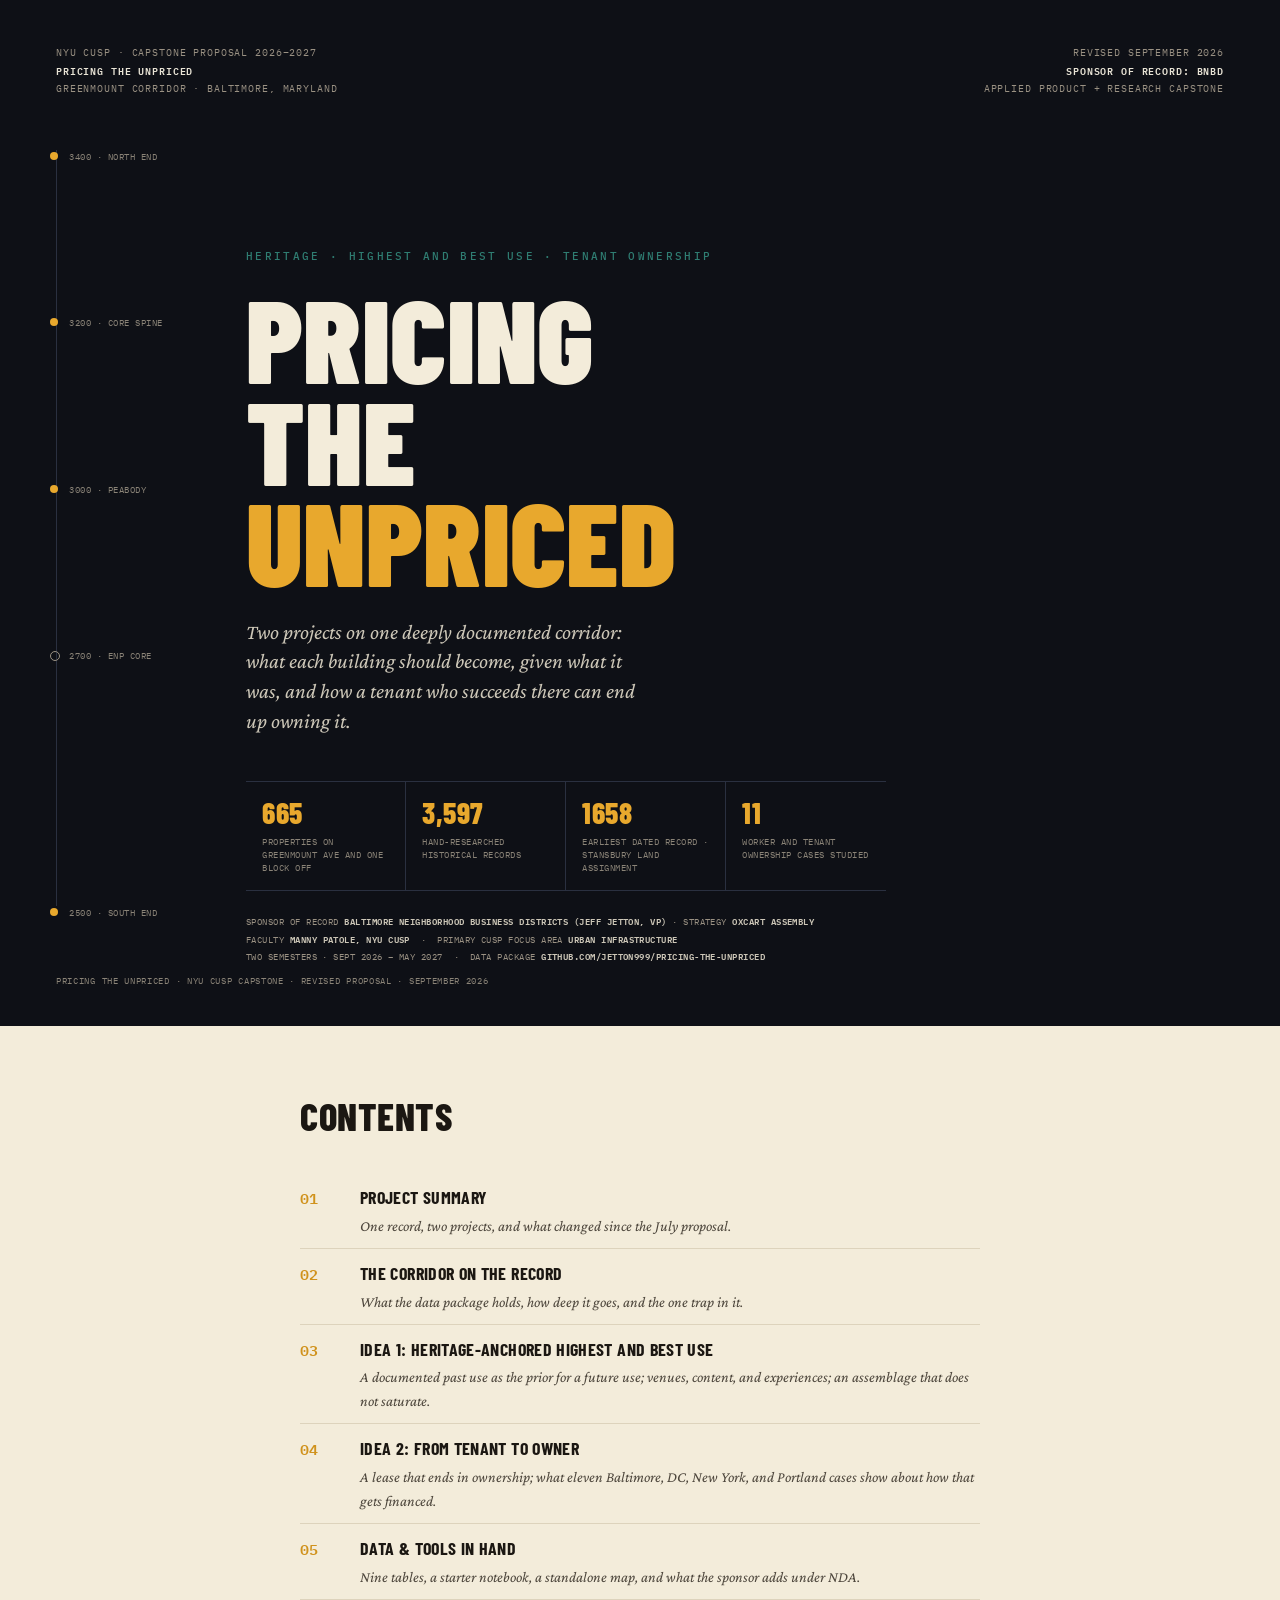
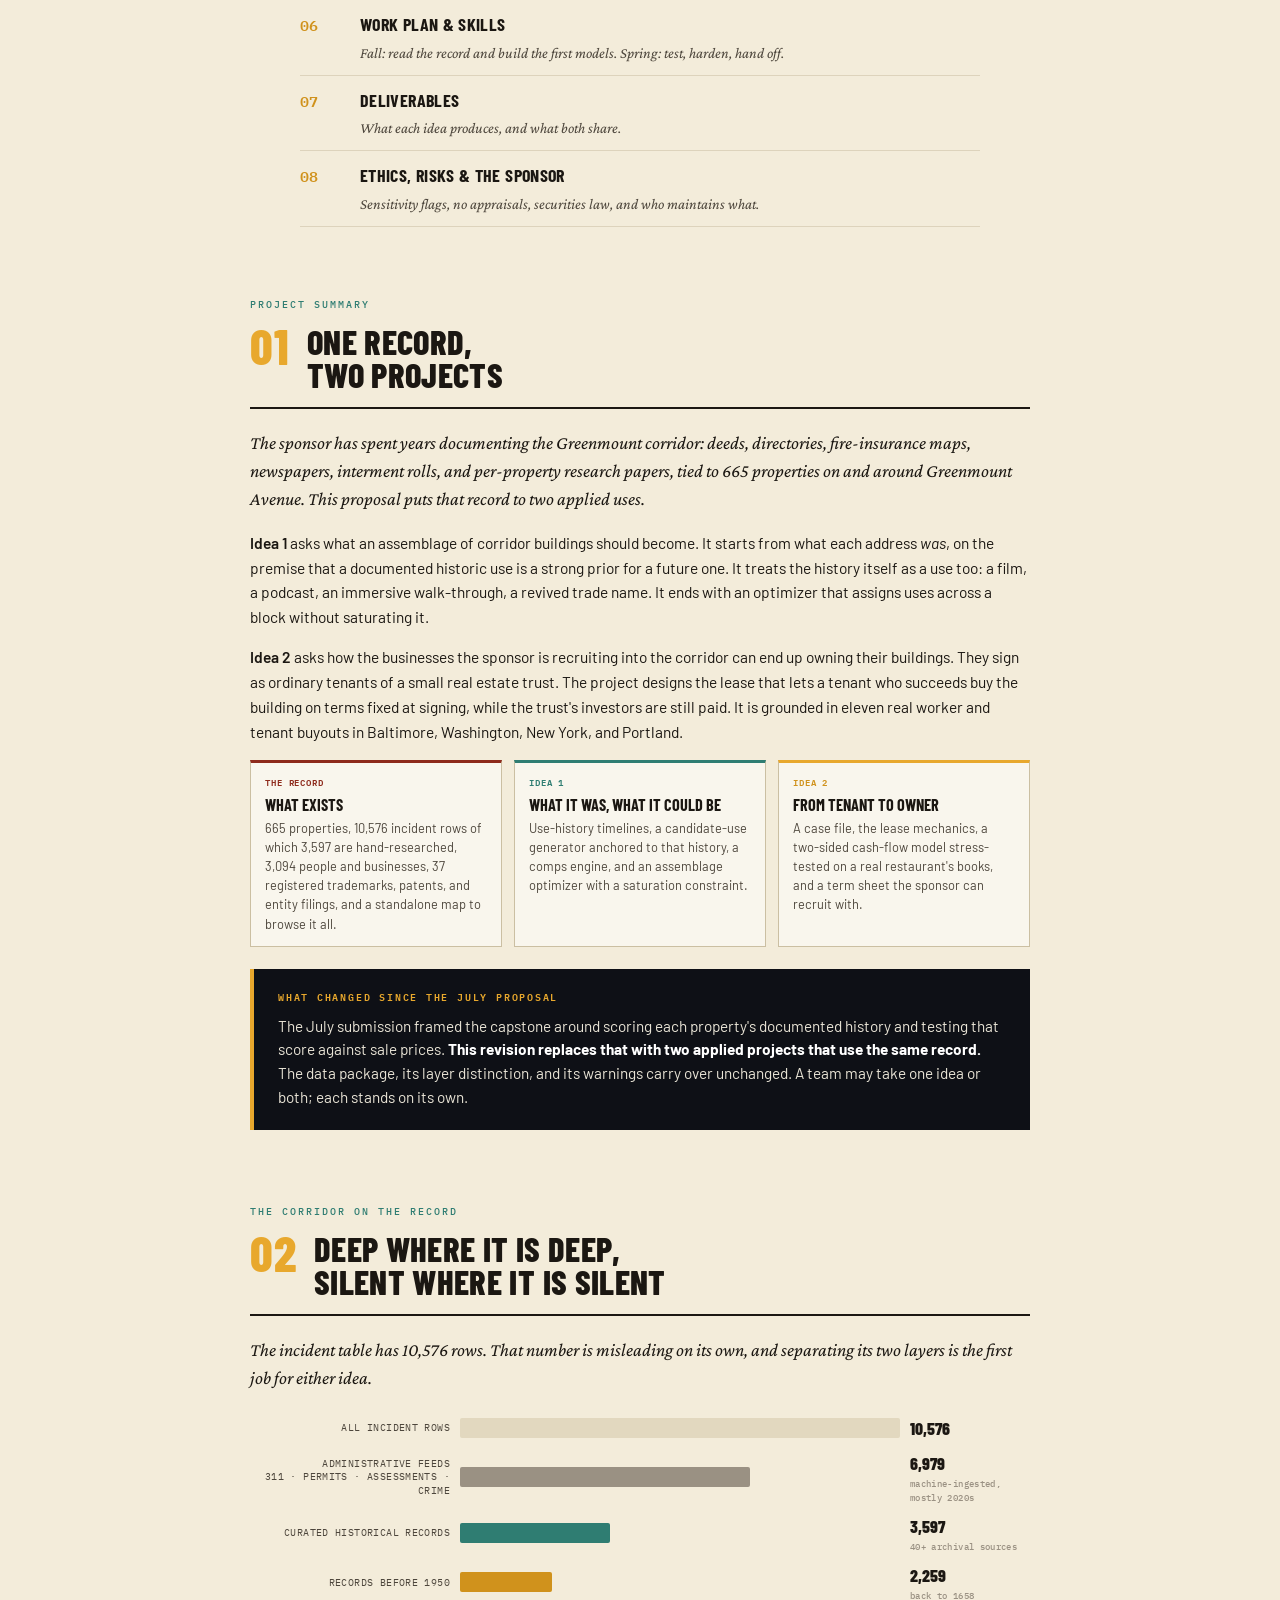
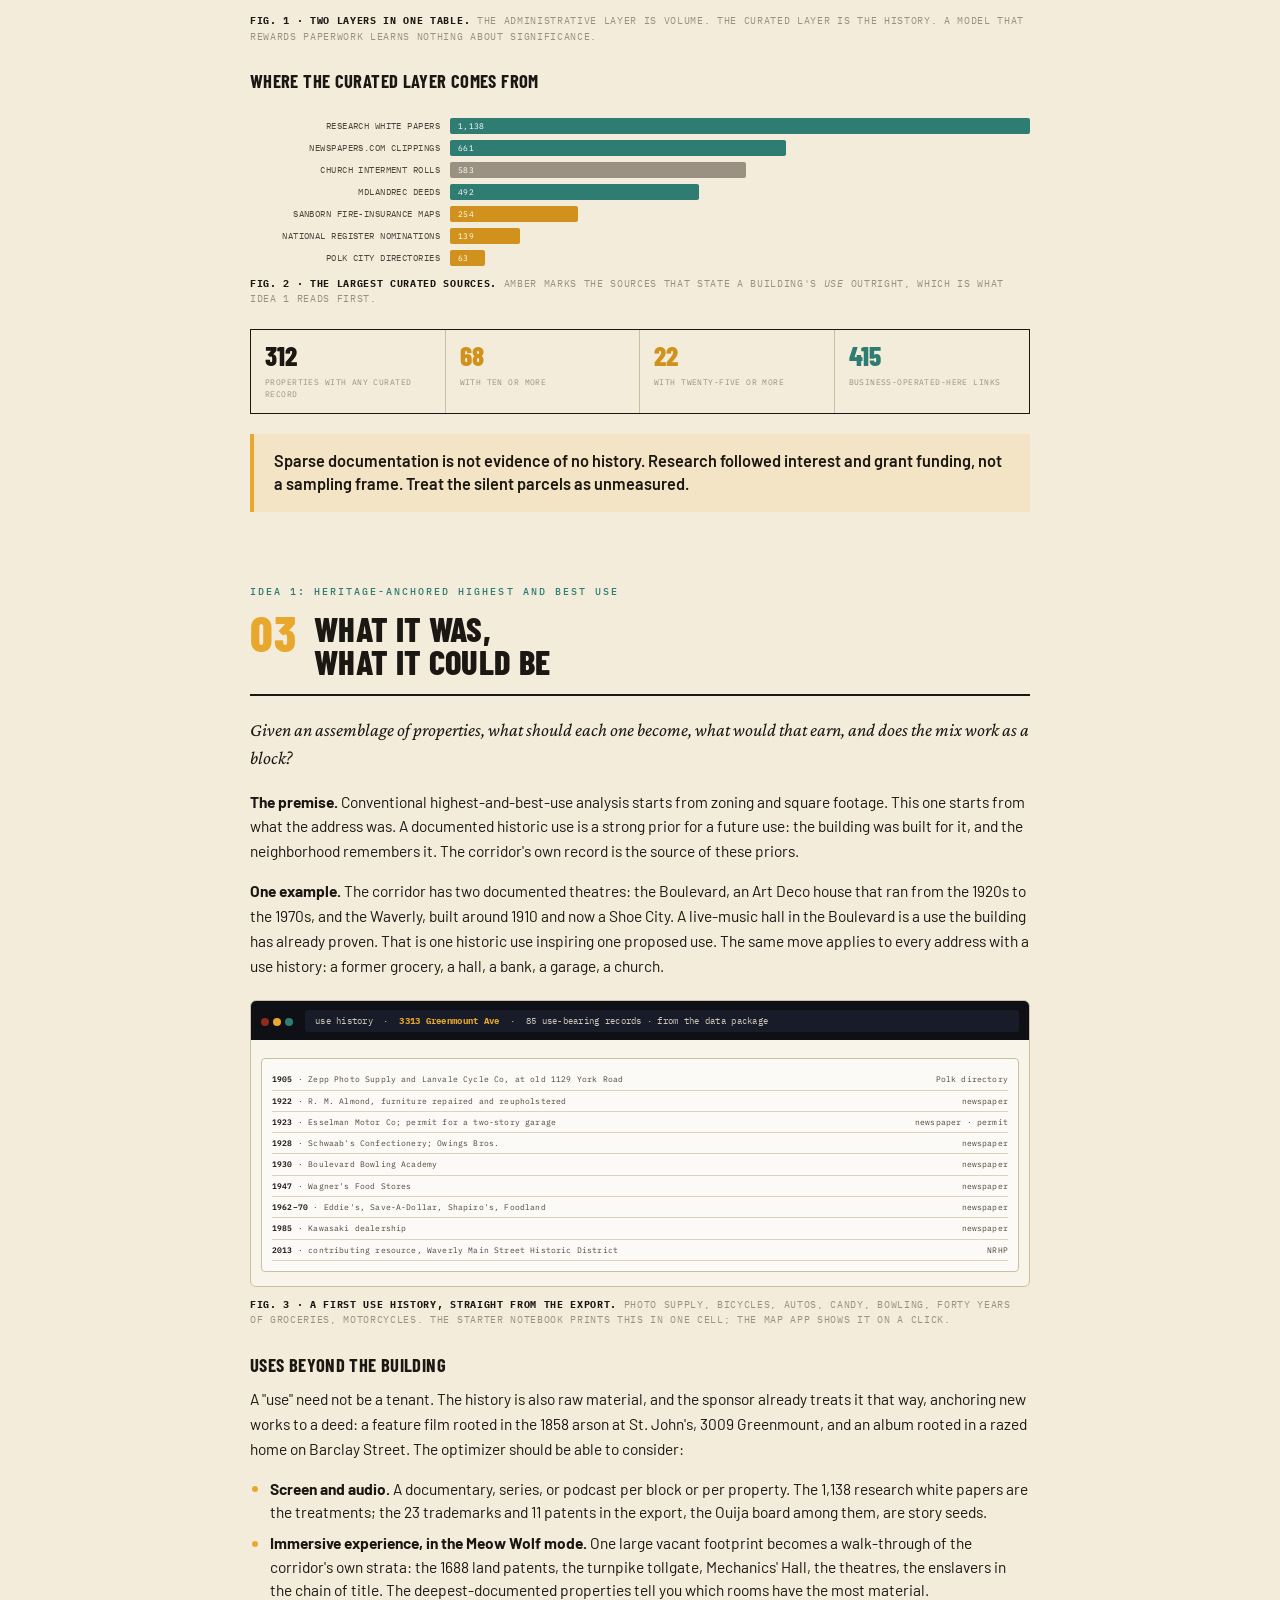
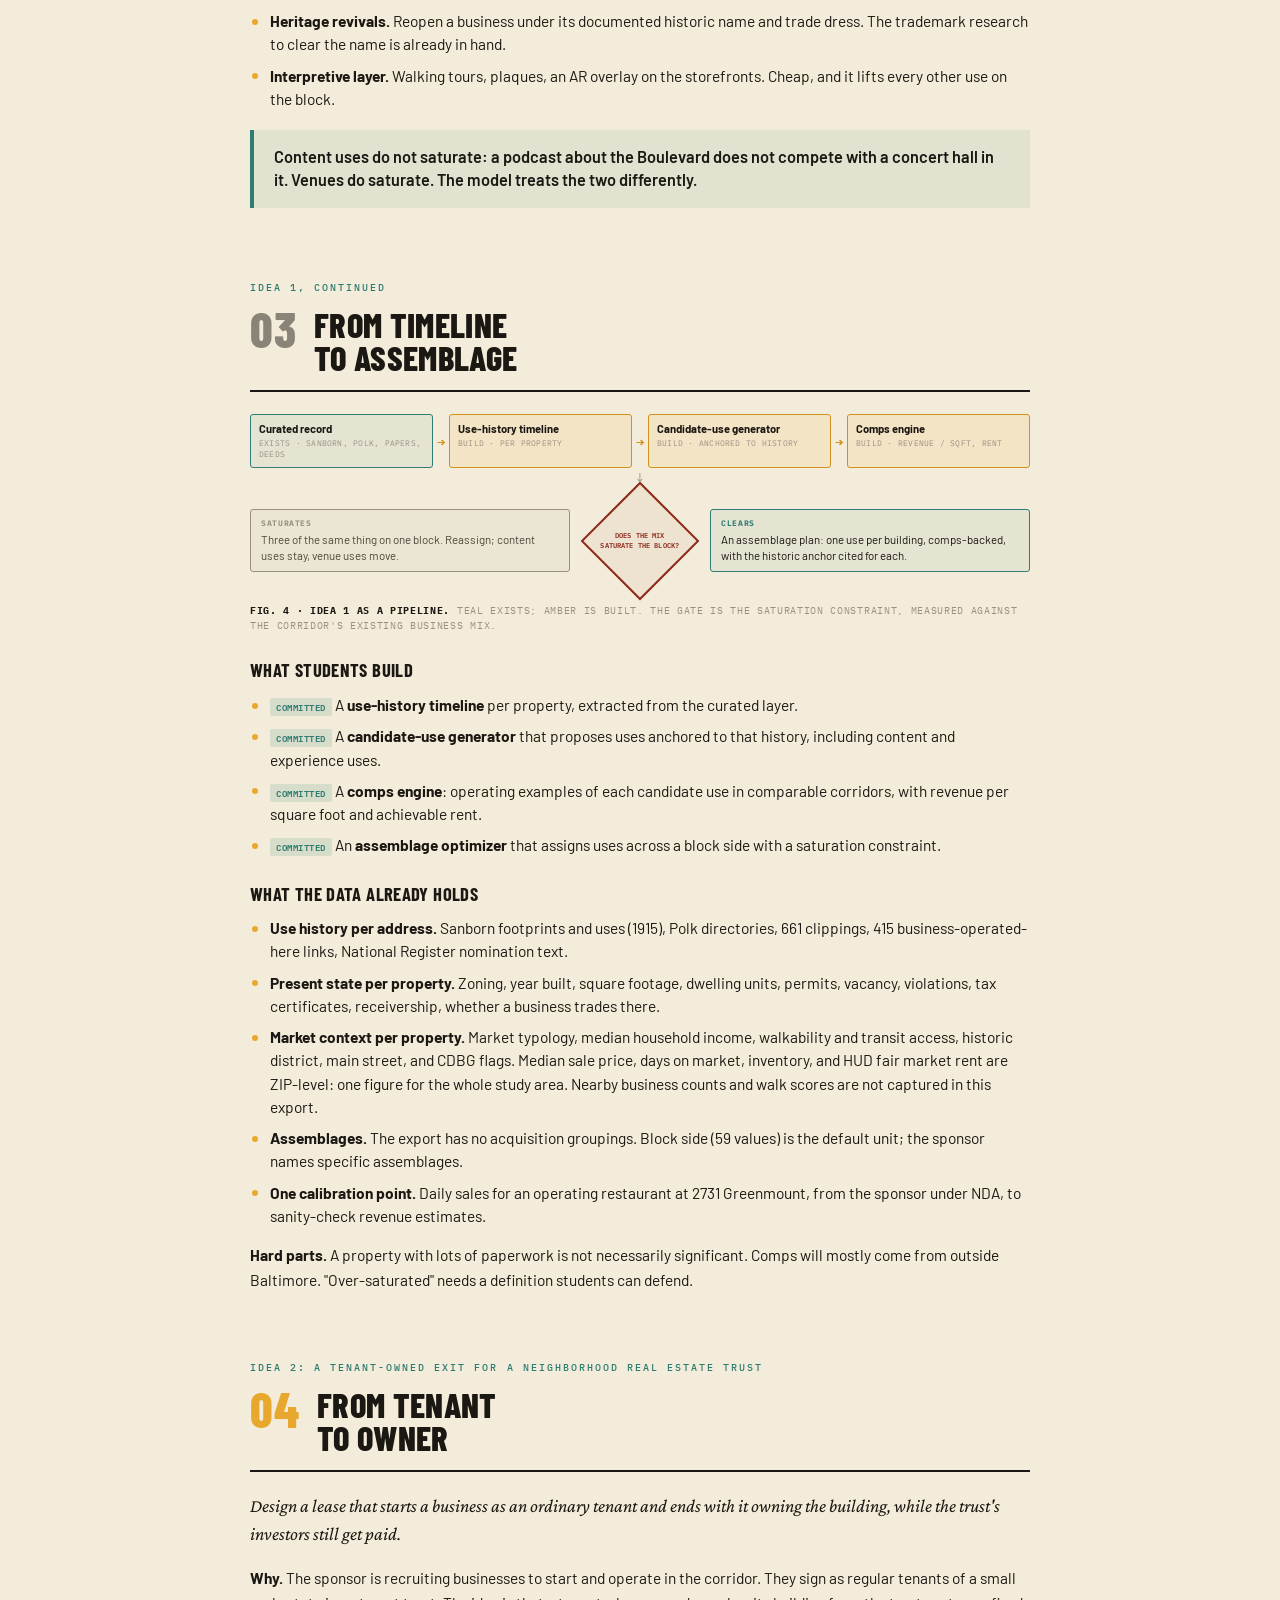
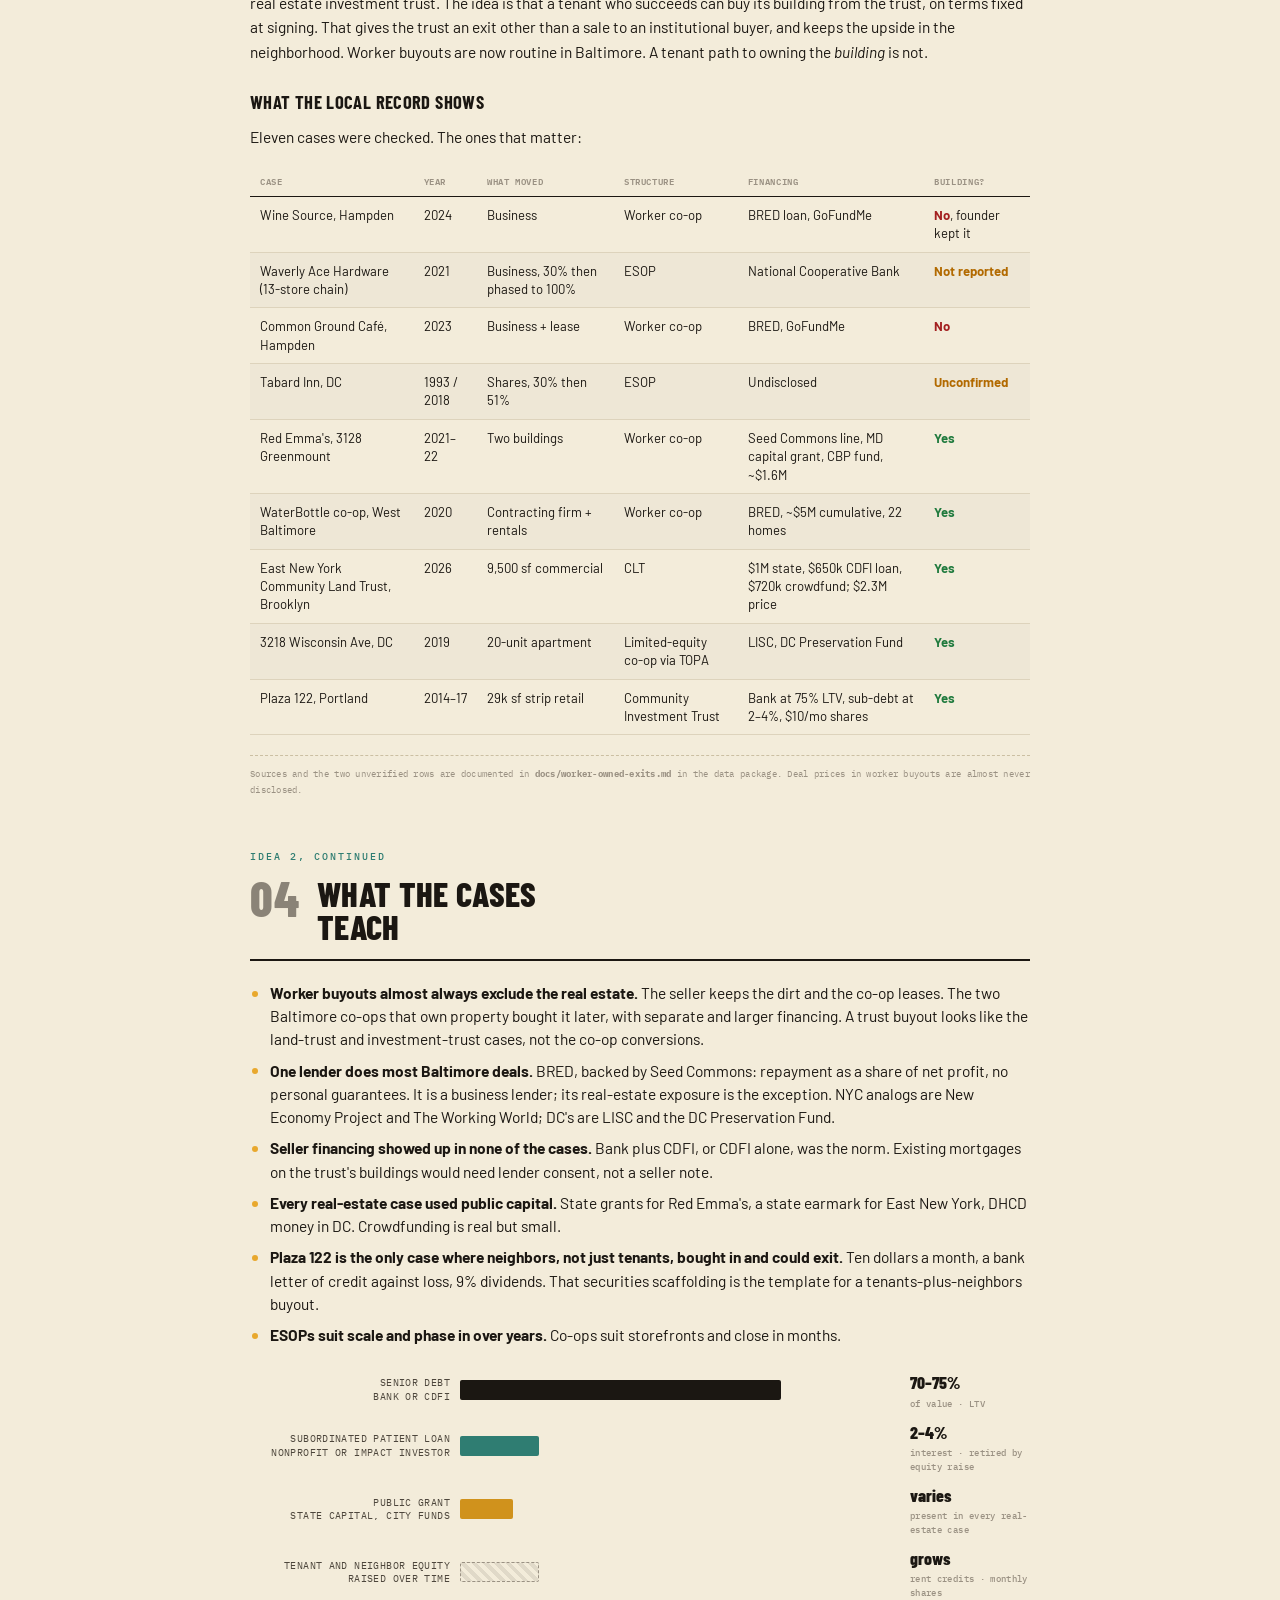
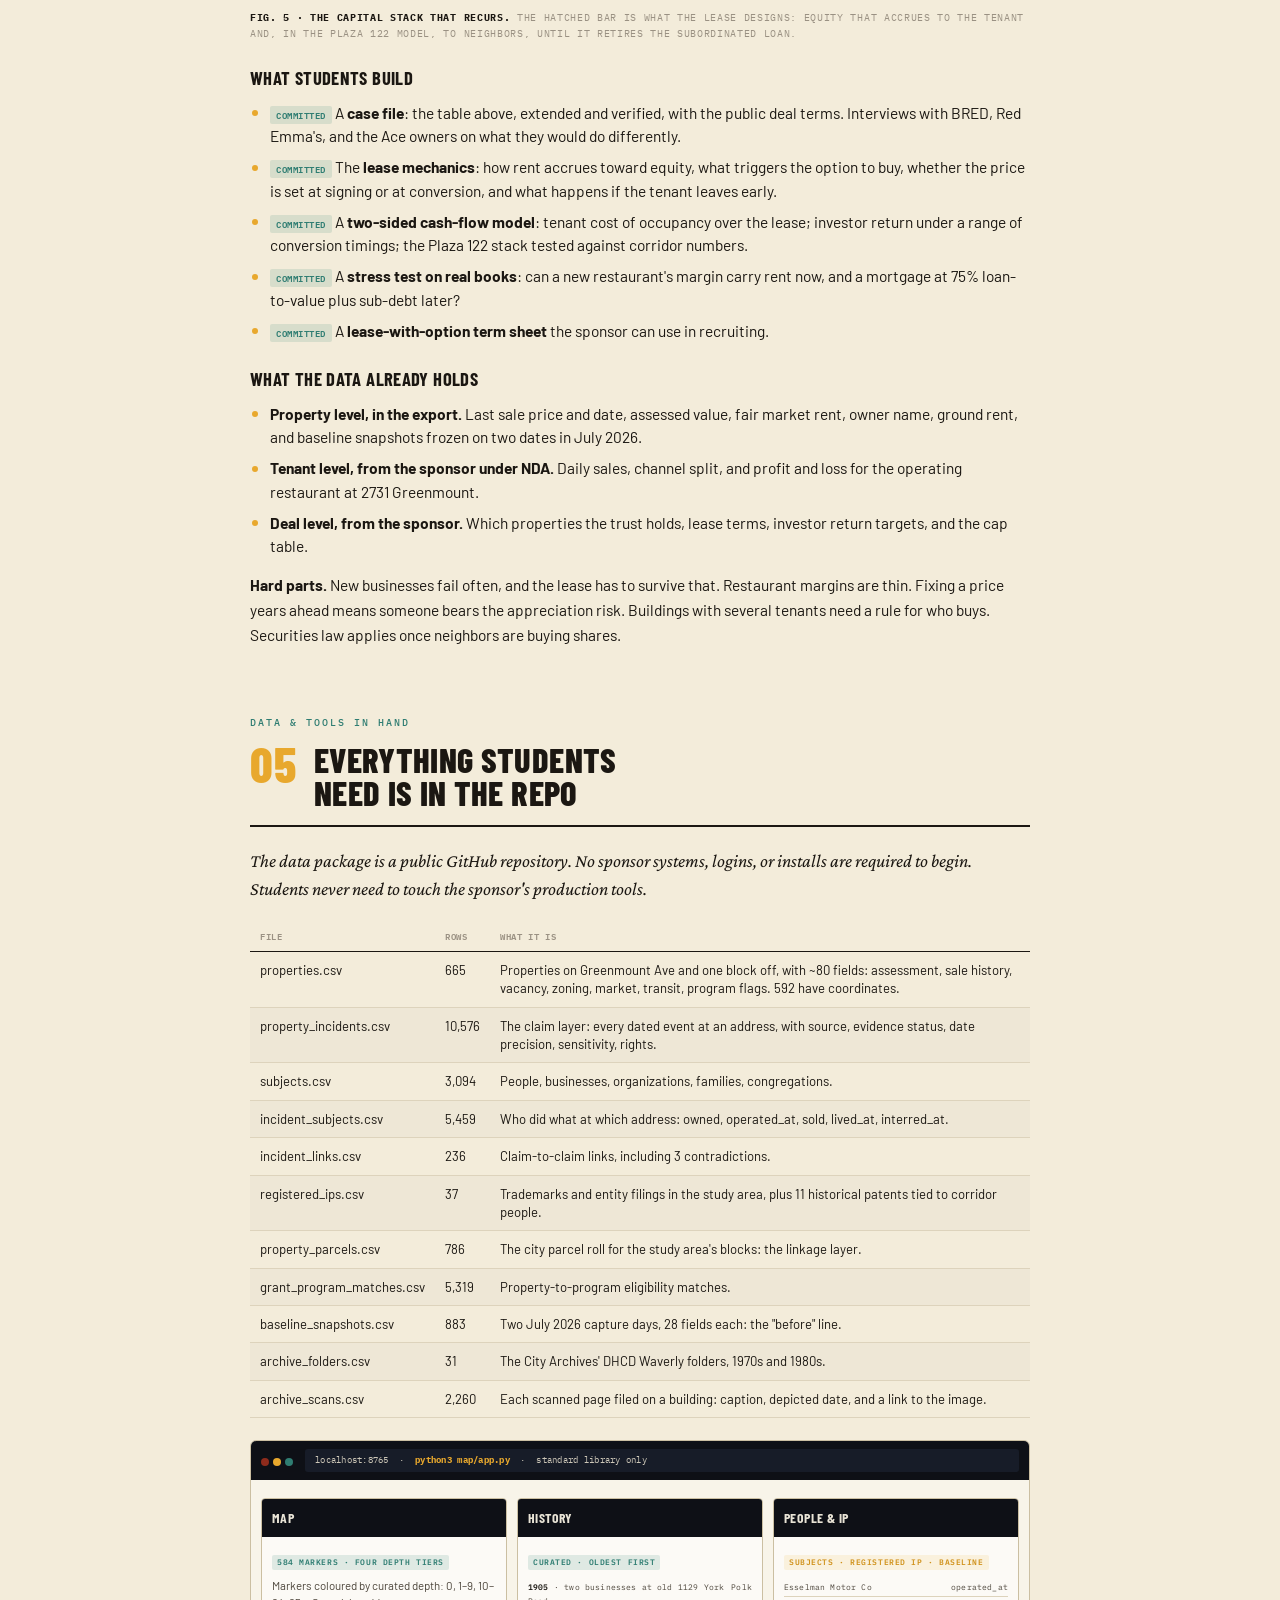
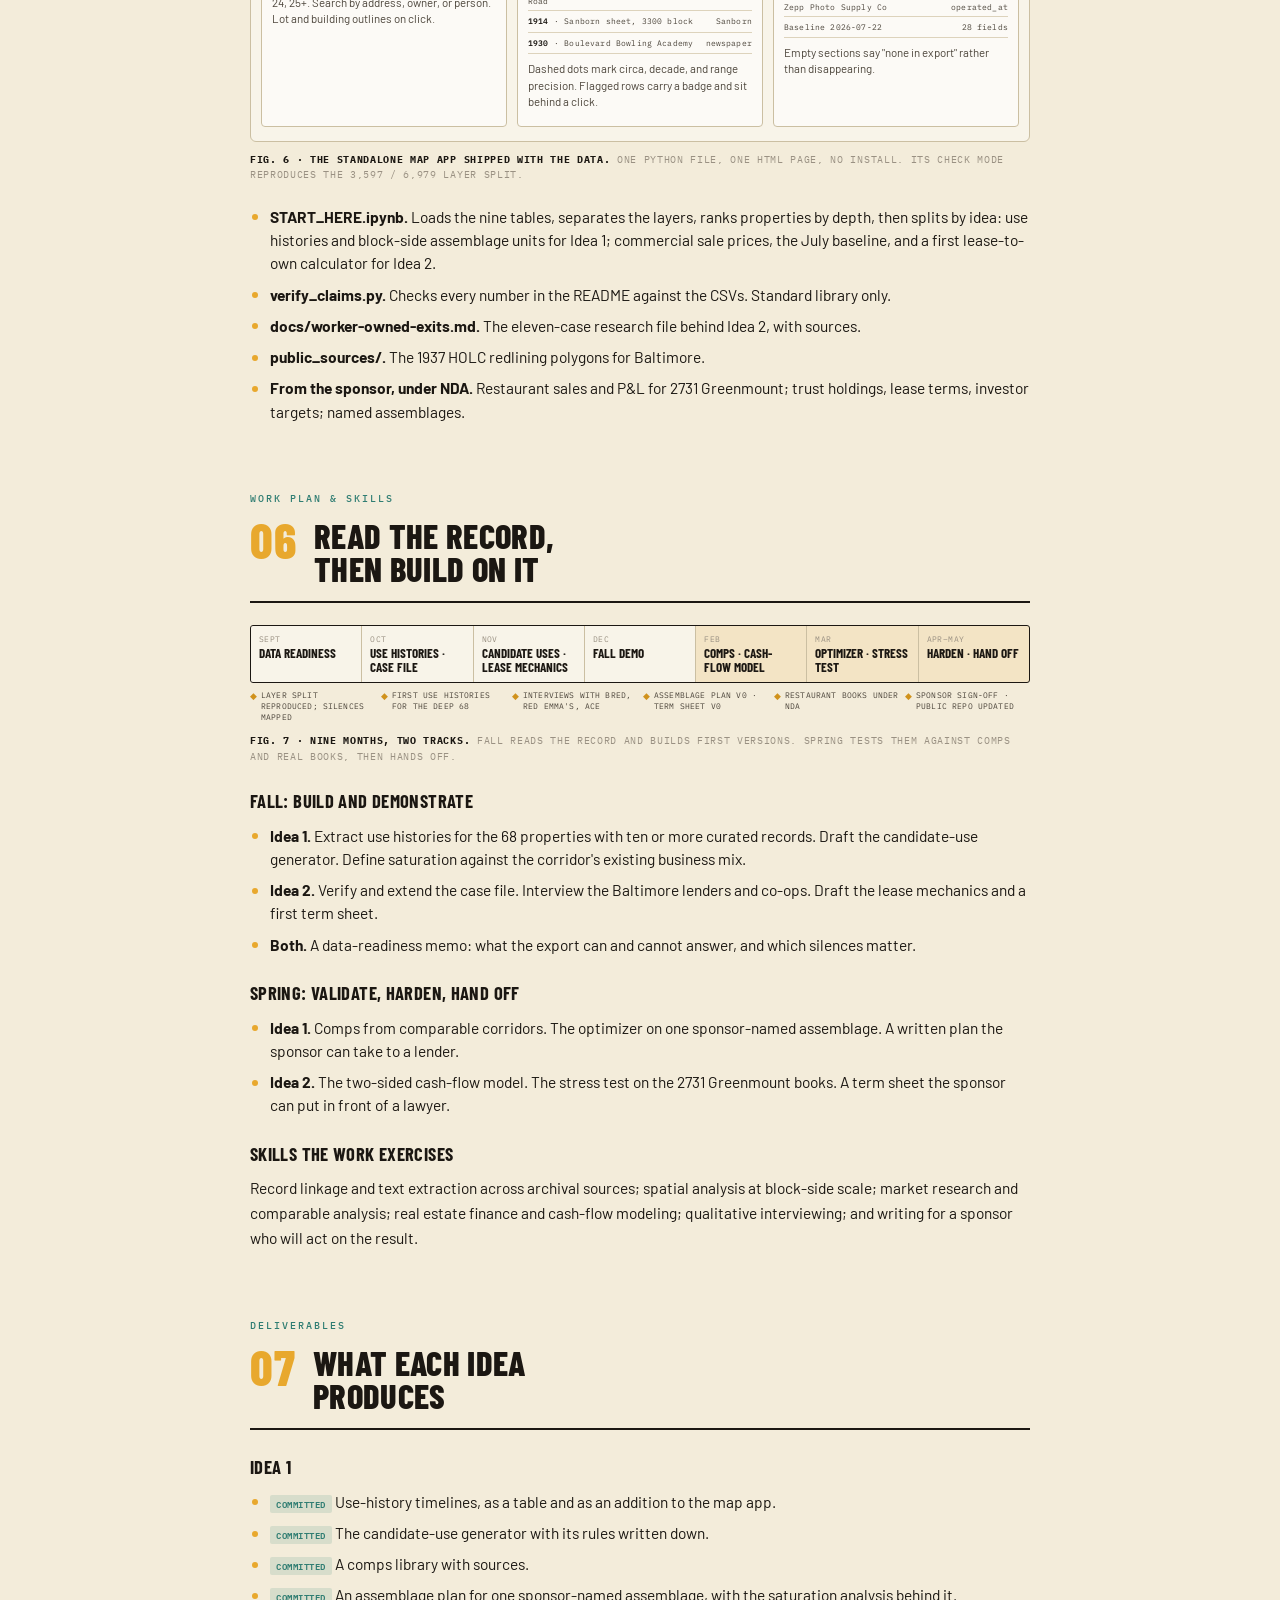
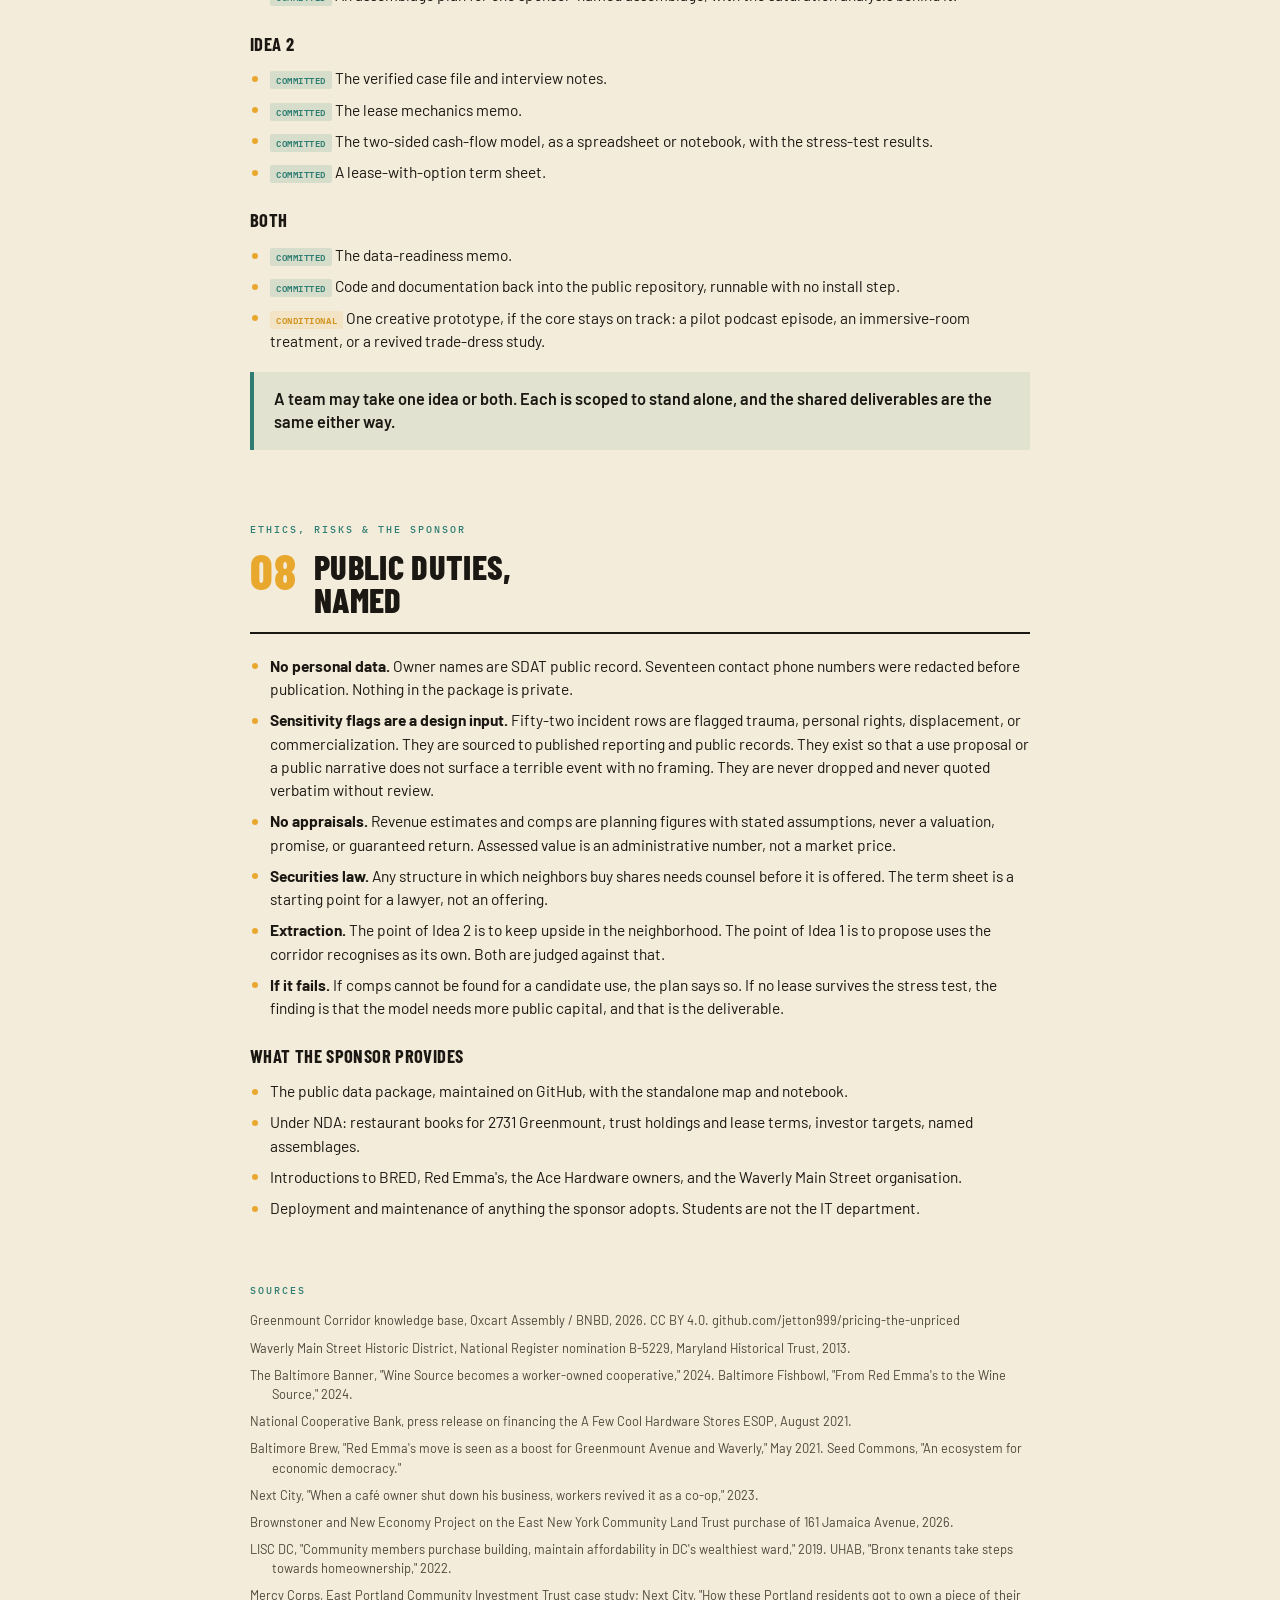
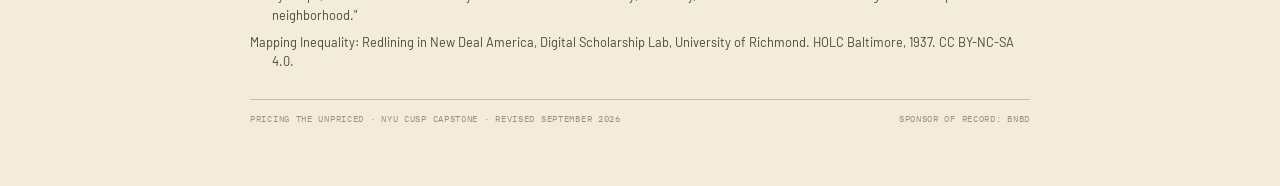
==== commit 430abc74: "Add the City Archives scans to the snapshot Two new tables, archive_folders.csv (31 DHCD Waverly fol" ====
--- a/site/index.html
+++ b/site/index.html
@@ -616,6 +616,8 @@
       <tr><td>property_parcels.csv</td><td>786</td><td>The city parcel roll for the study area's blocks: the linkage layer.</td></tr>
       <tr><td>grant_program_matches.csv</td><td>5,319</td><td>Property-to-program eligibility matches.</td></tr>
       <tr><td>baseline_snapshots.csv</td><td>883</td><td>Two July 2026 capture days, 28 fields each: the "before" line.</td></tr>
+      <tr><td>archive_folders.csv</td><td>31</td><td>The City Archives' DHCD Waverly folders, 1970s and 1980s.</td></tr>
+      <tr><td>archive_scans.csv</td><td>2,260</td><td>Each scanned page filed on a building: caption, depicted date, and a link to the image.</td></tr>
     </tbody>
   </table></div>
 
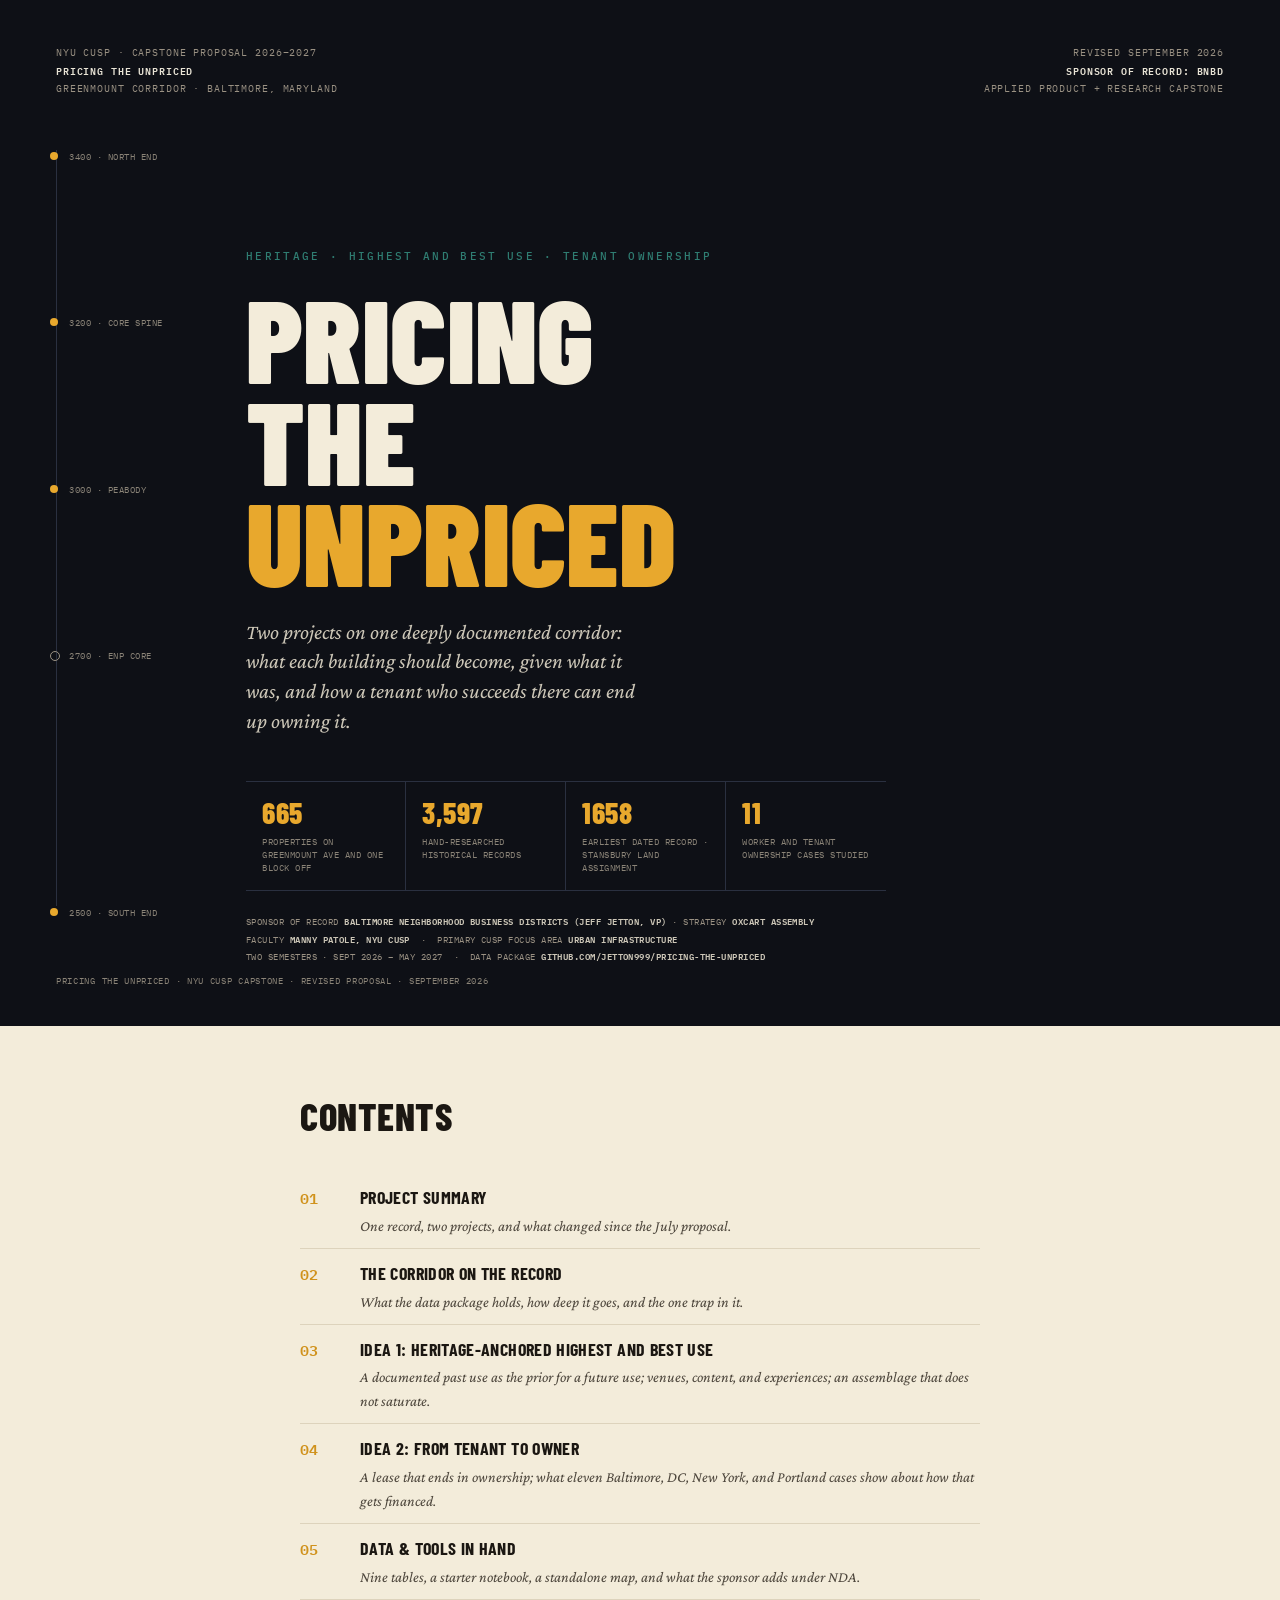
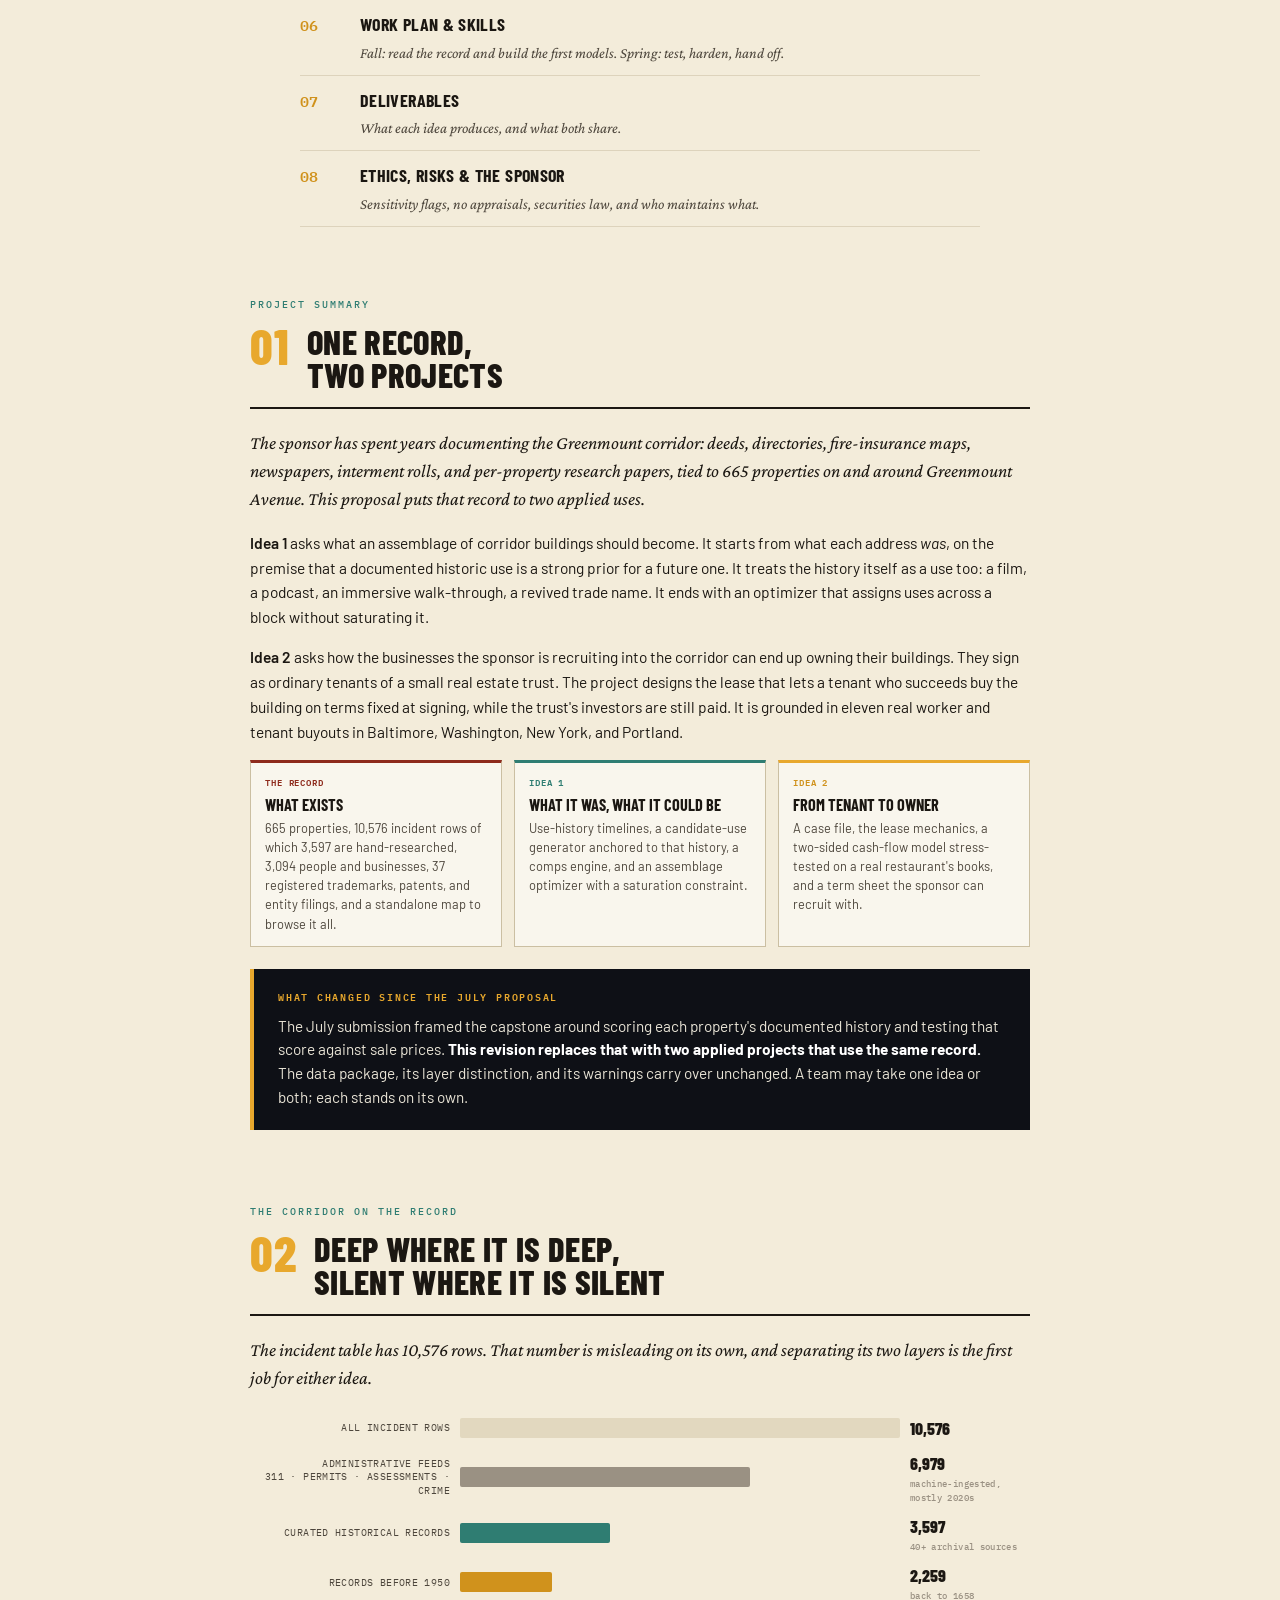
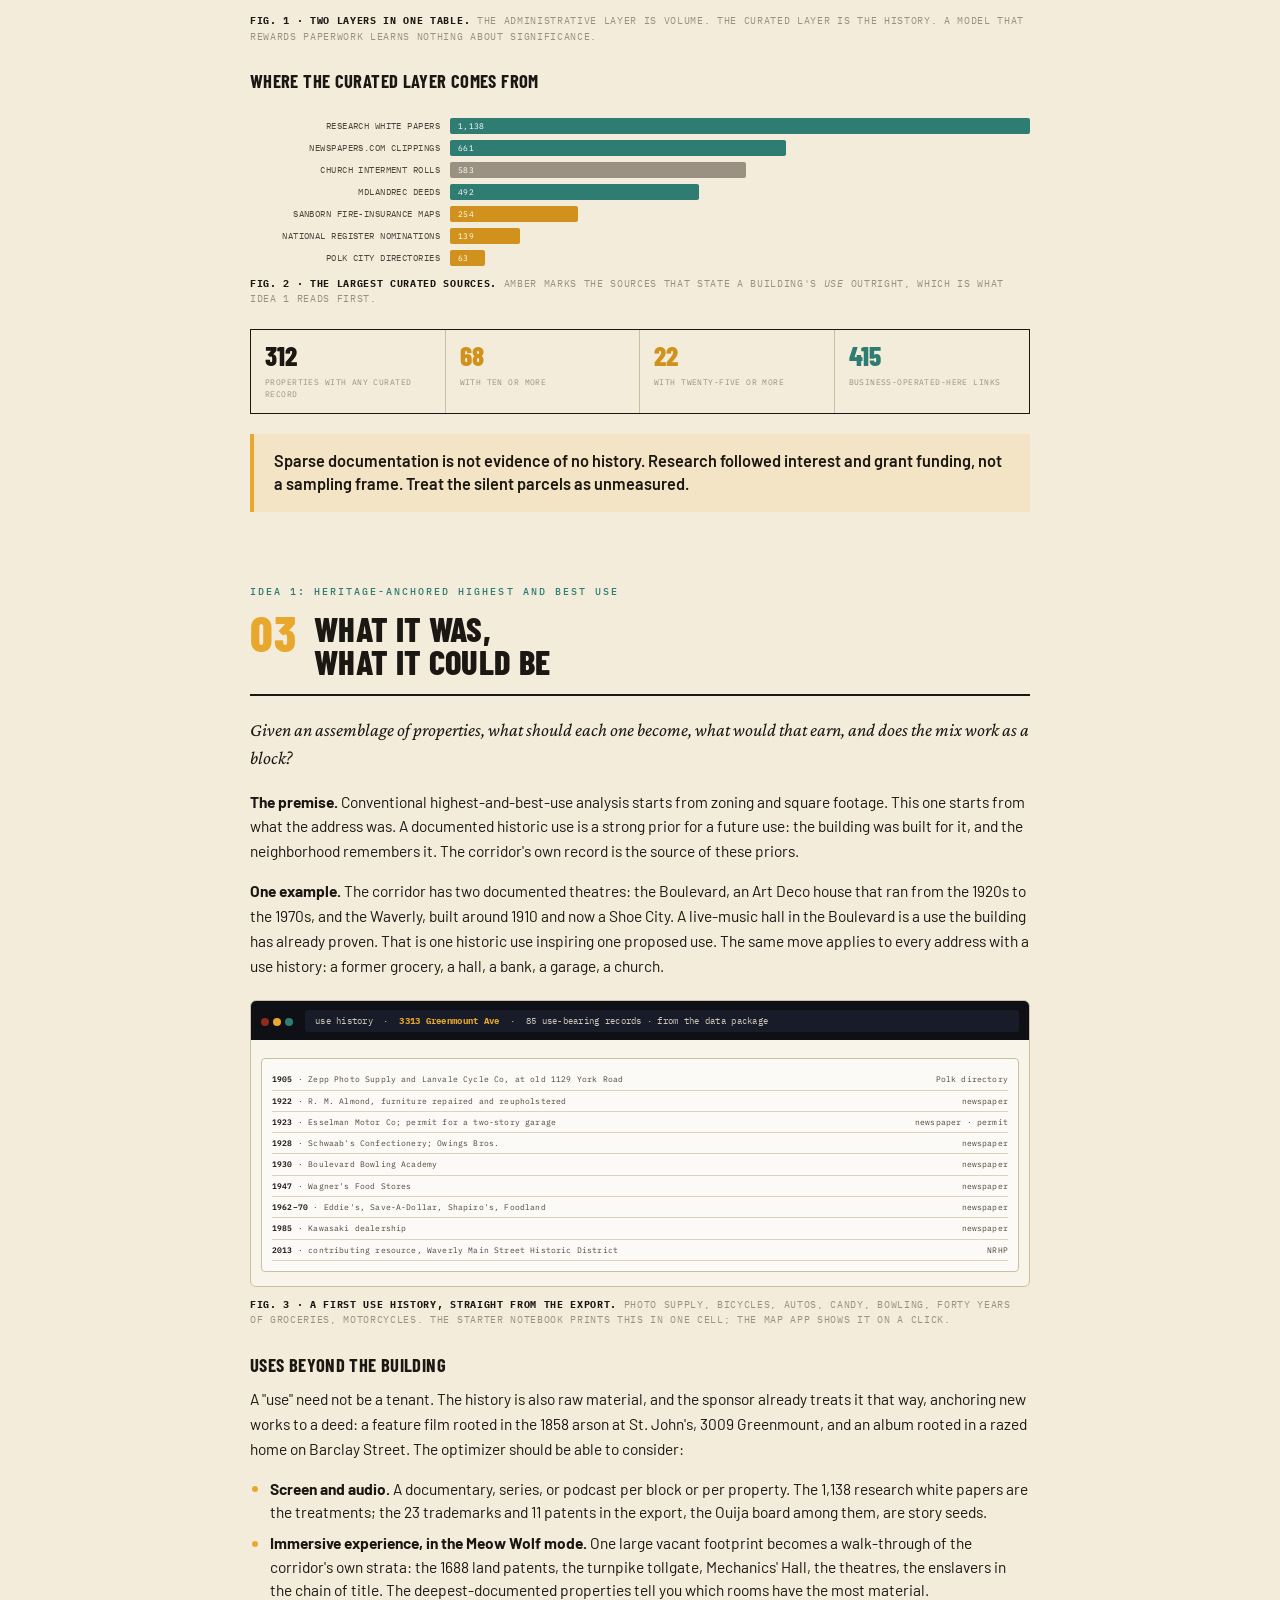
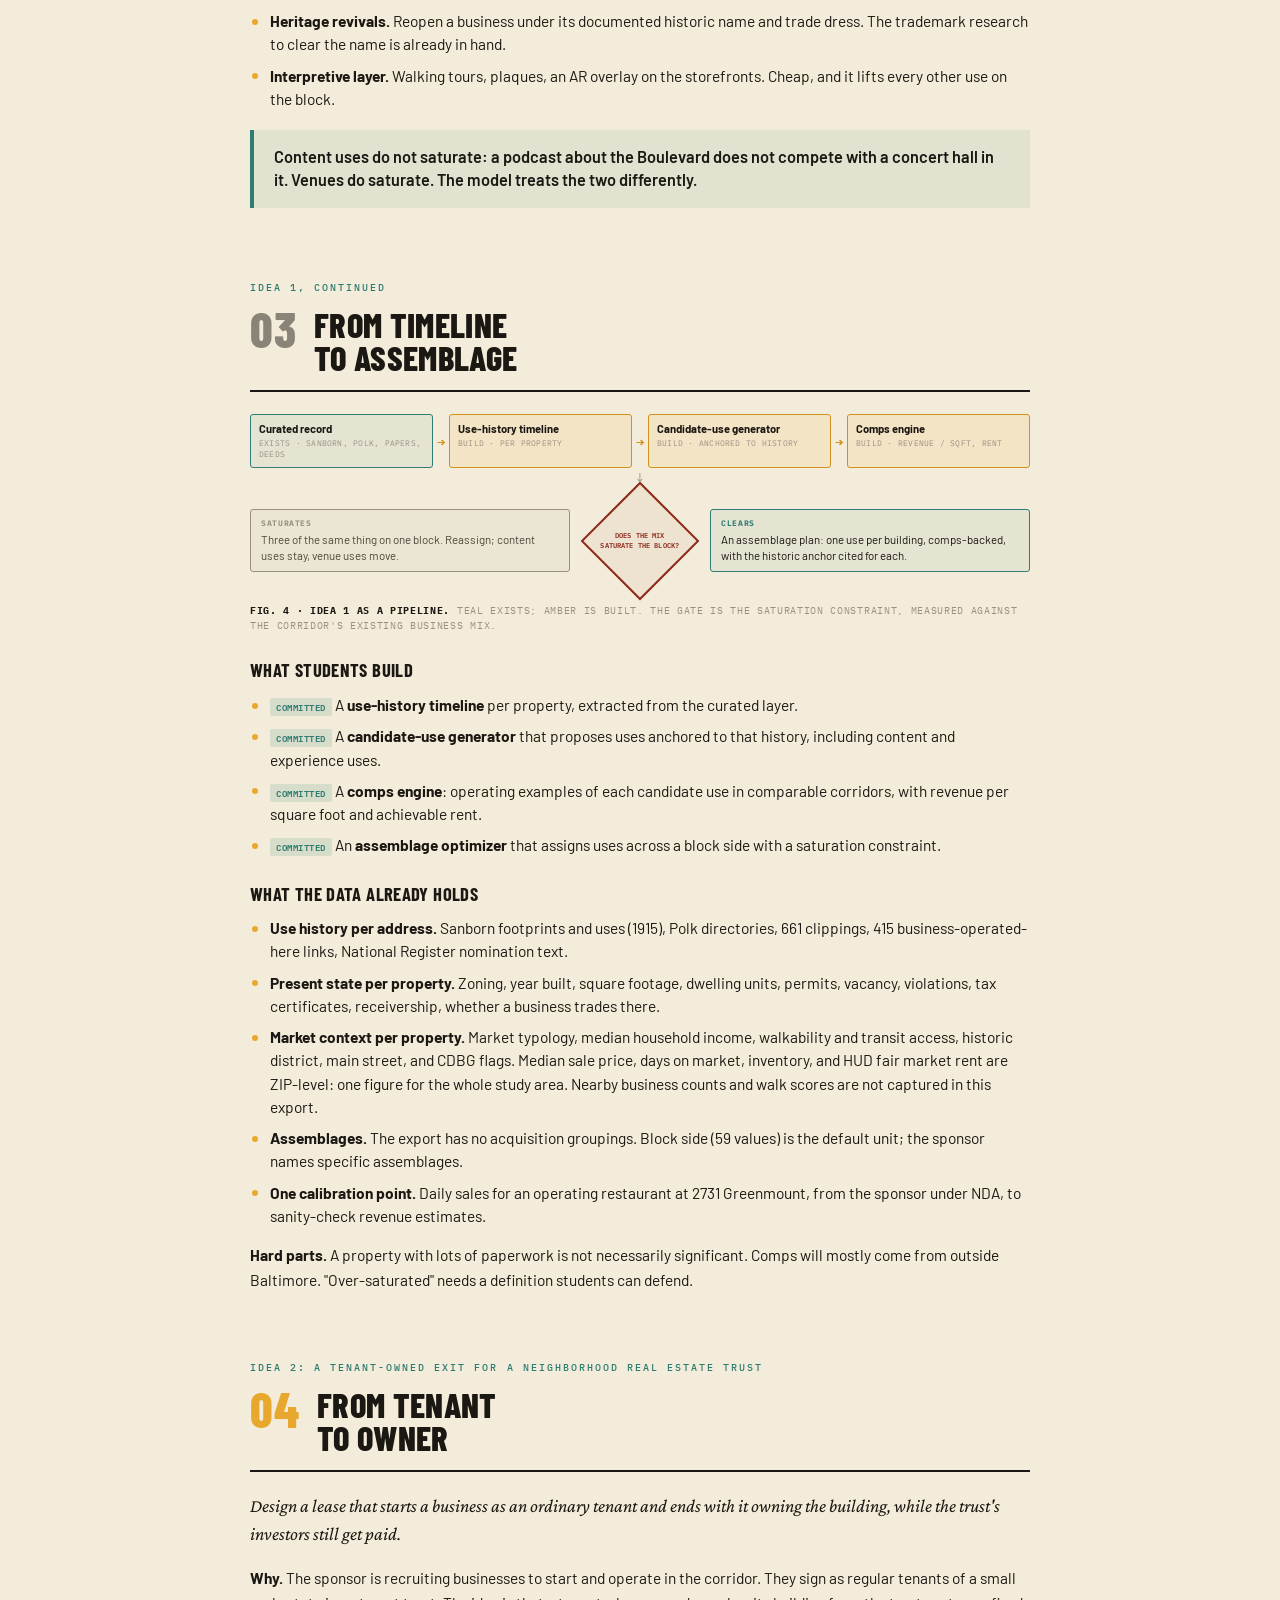
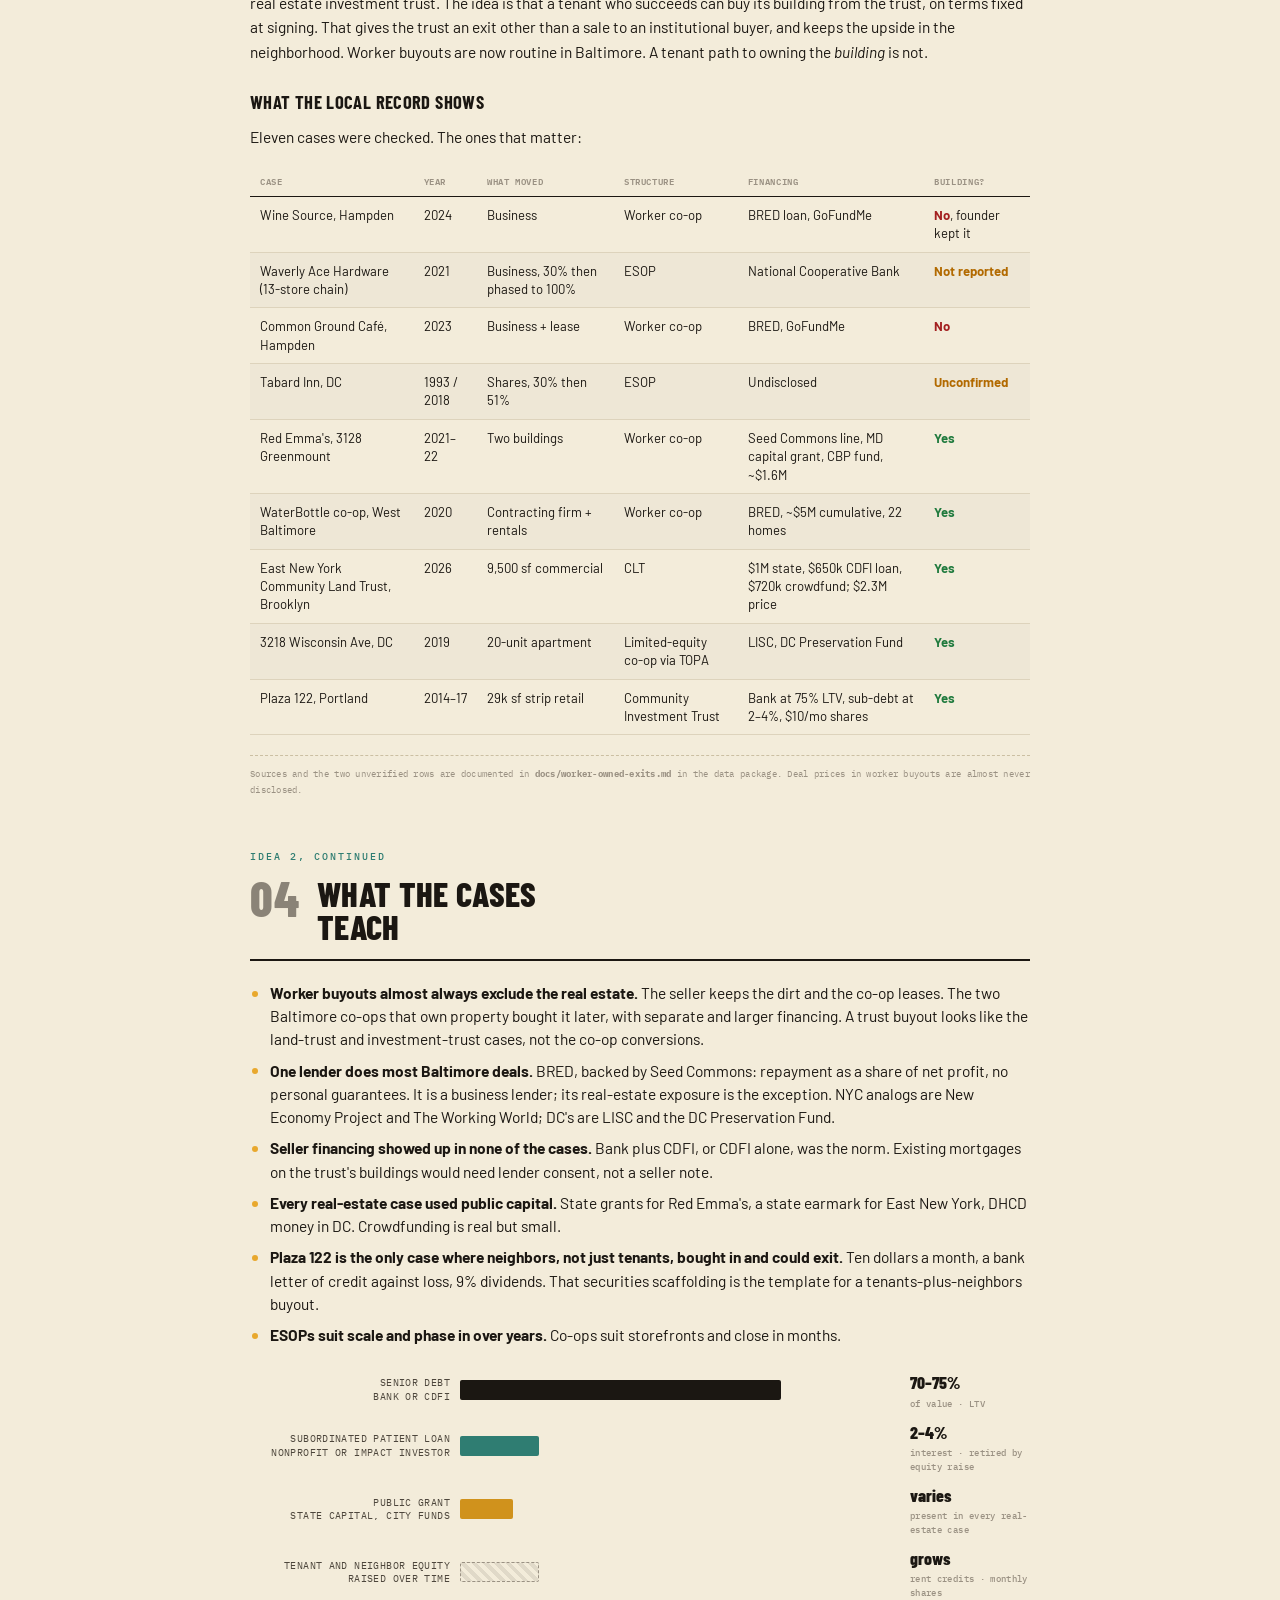
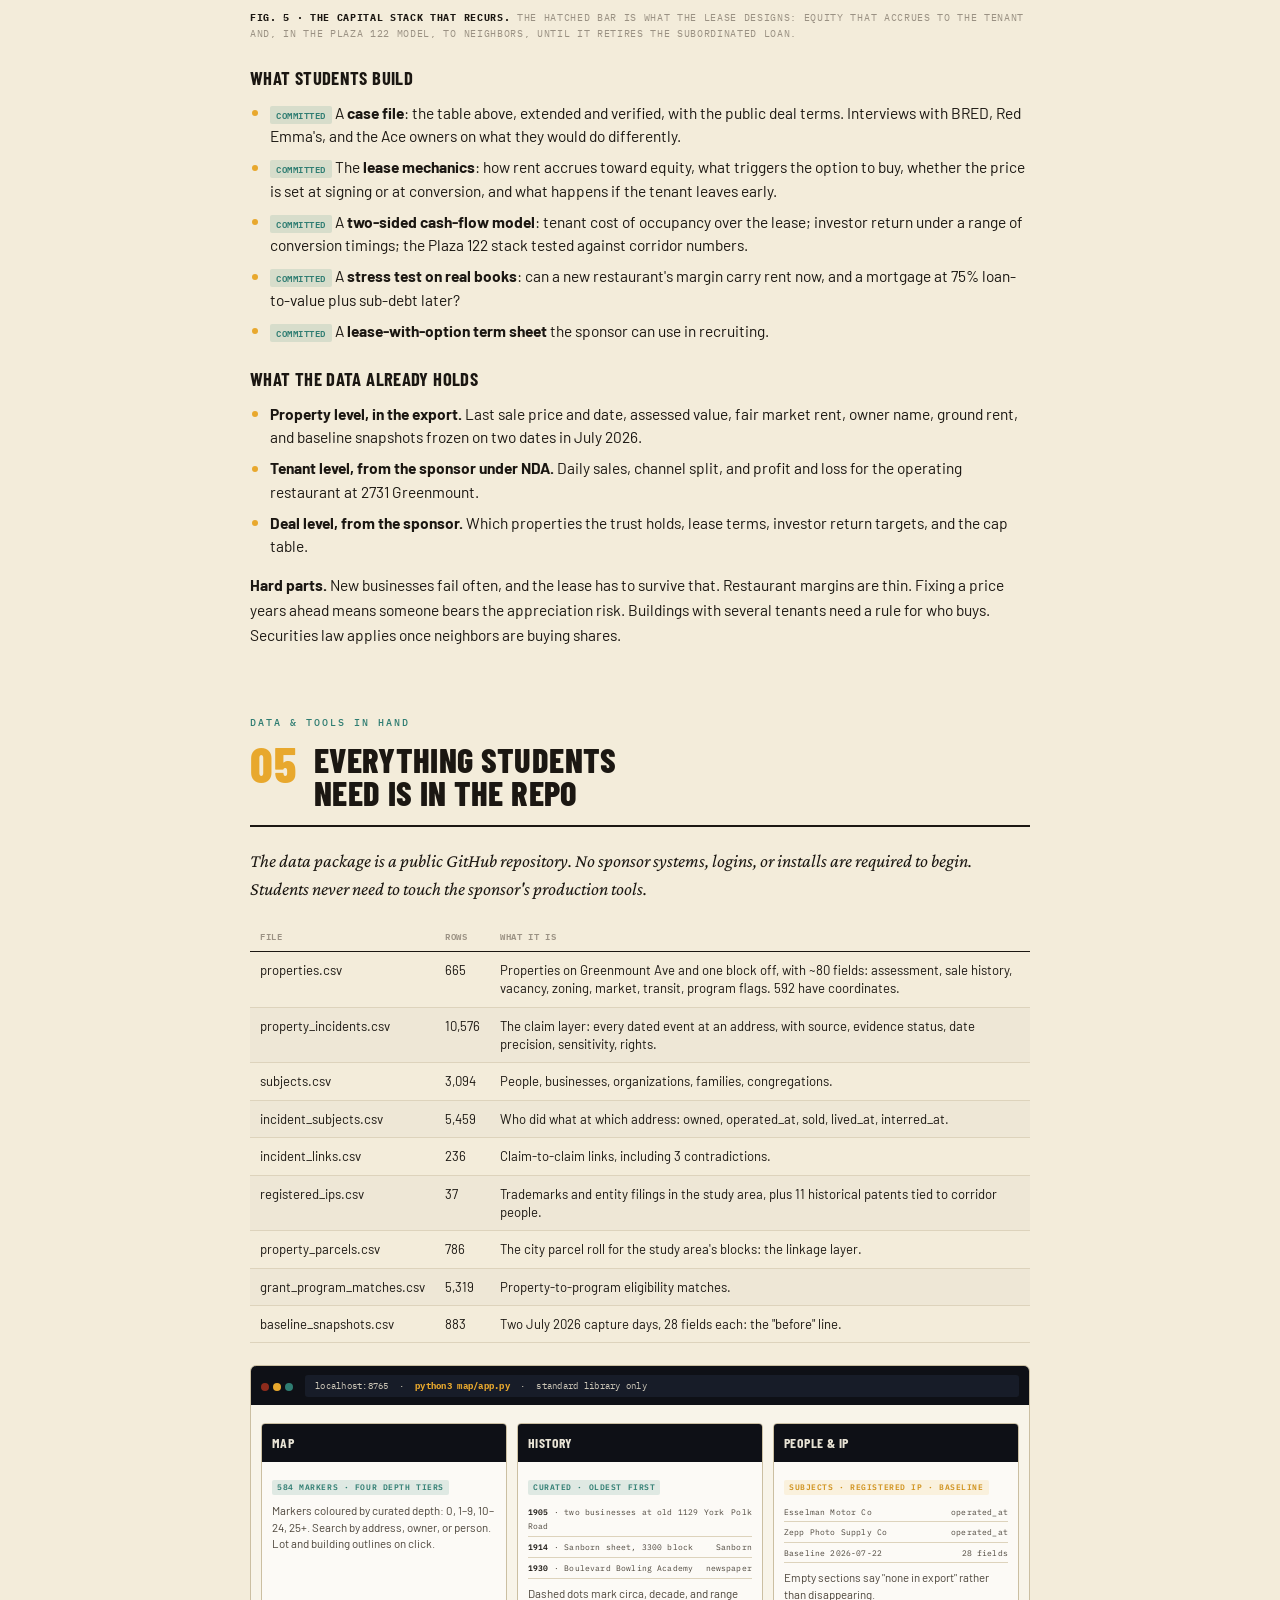
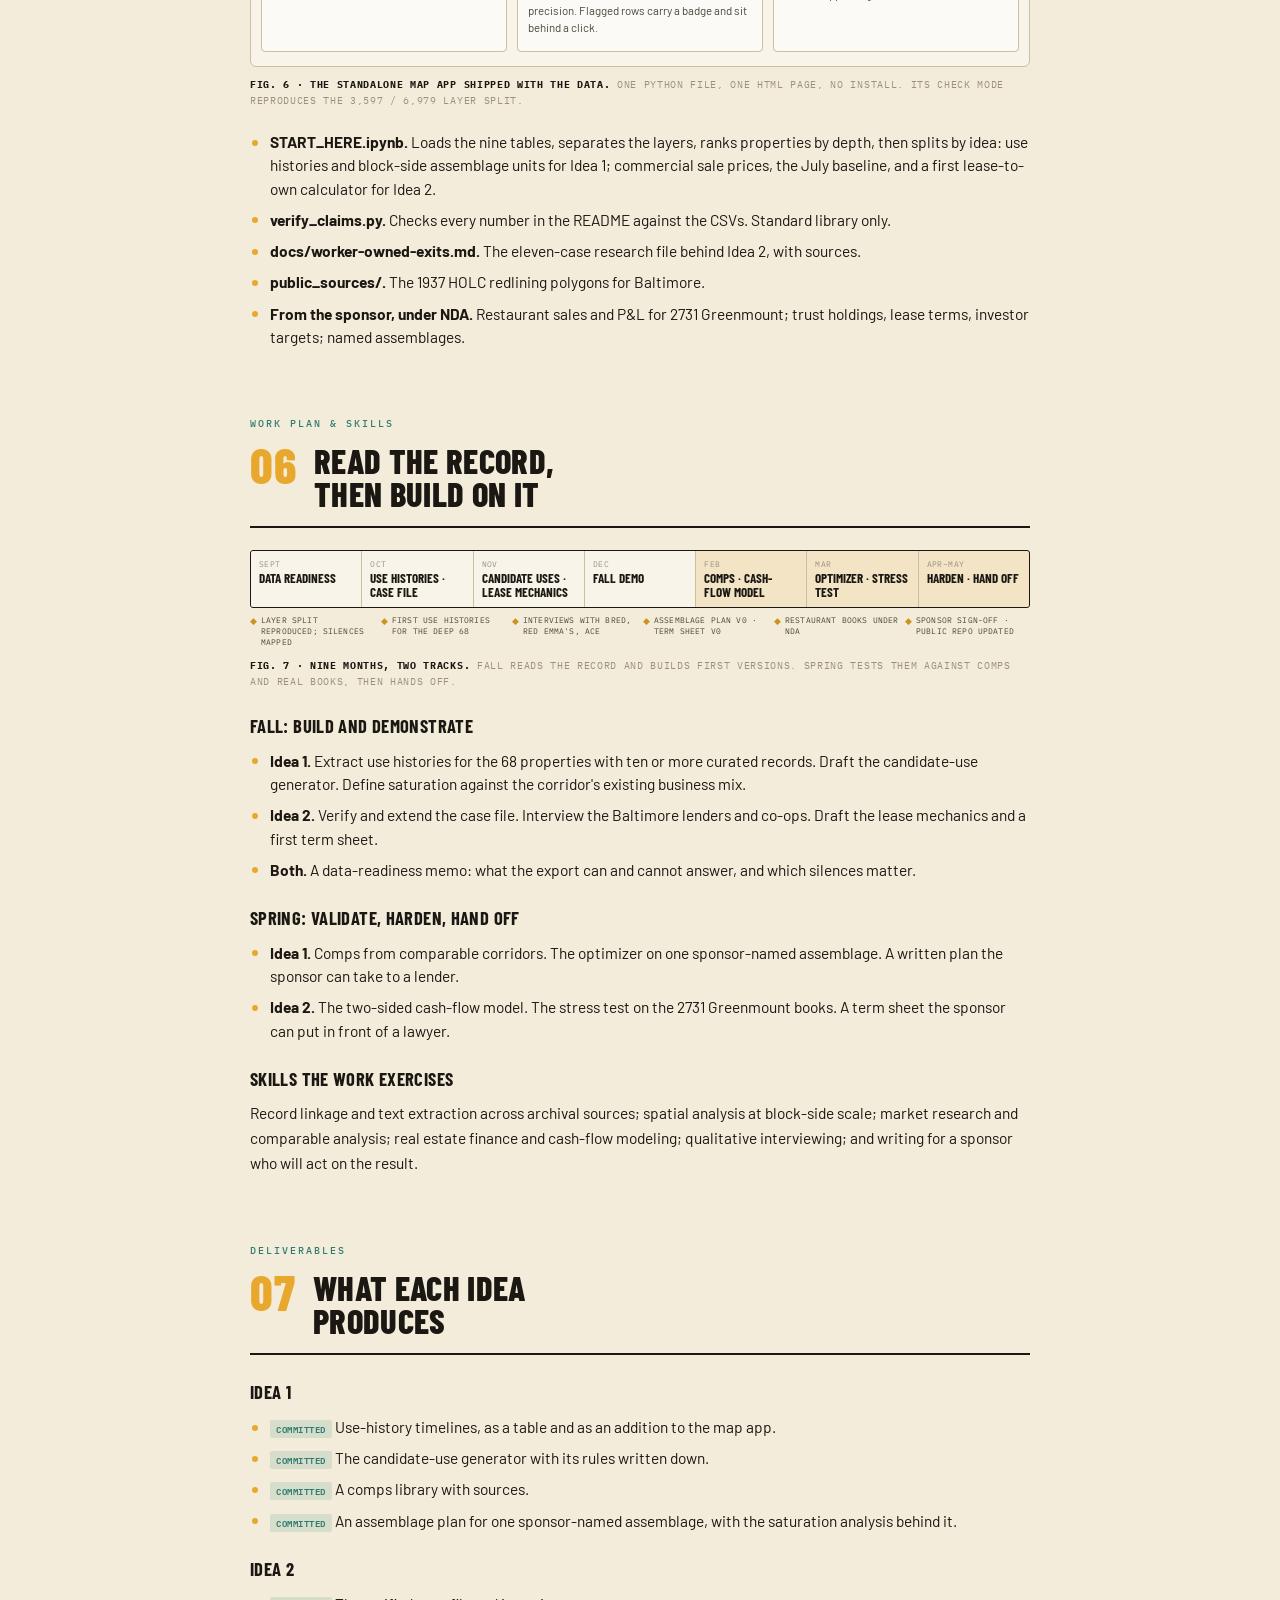
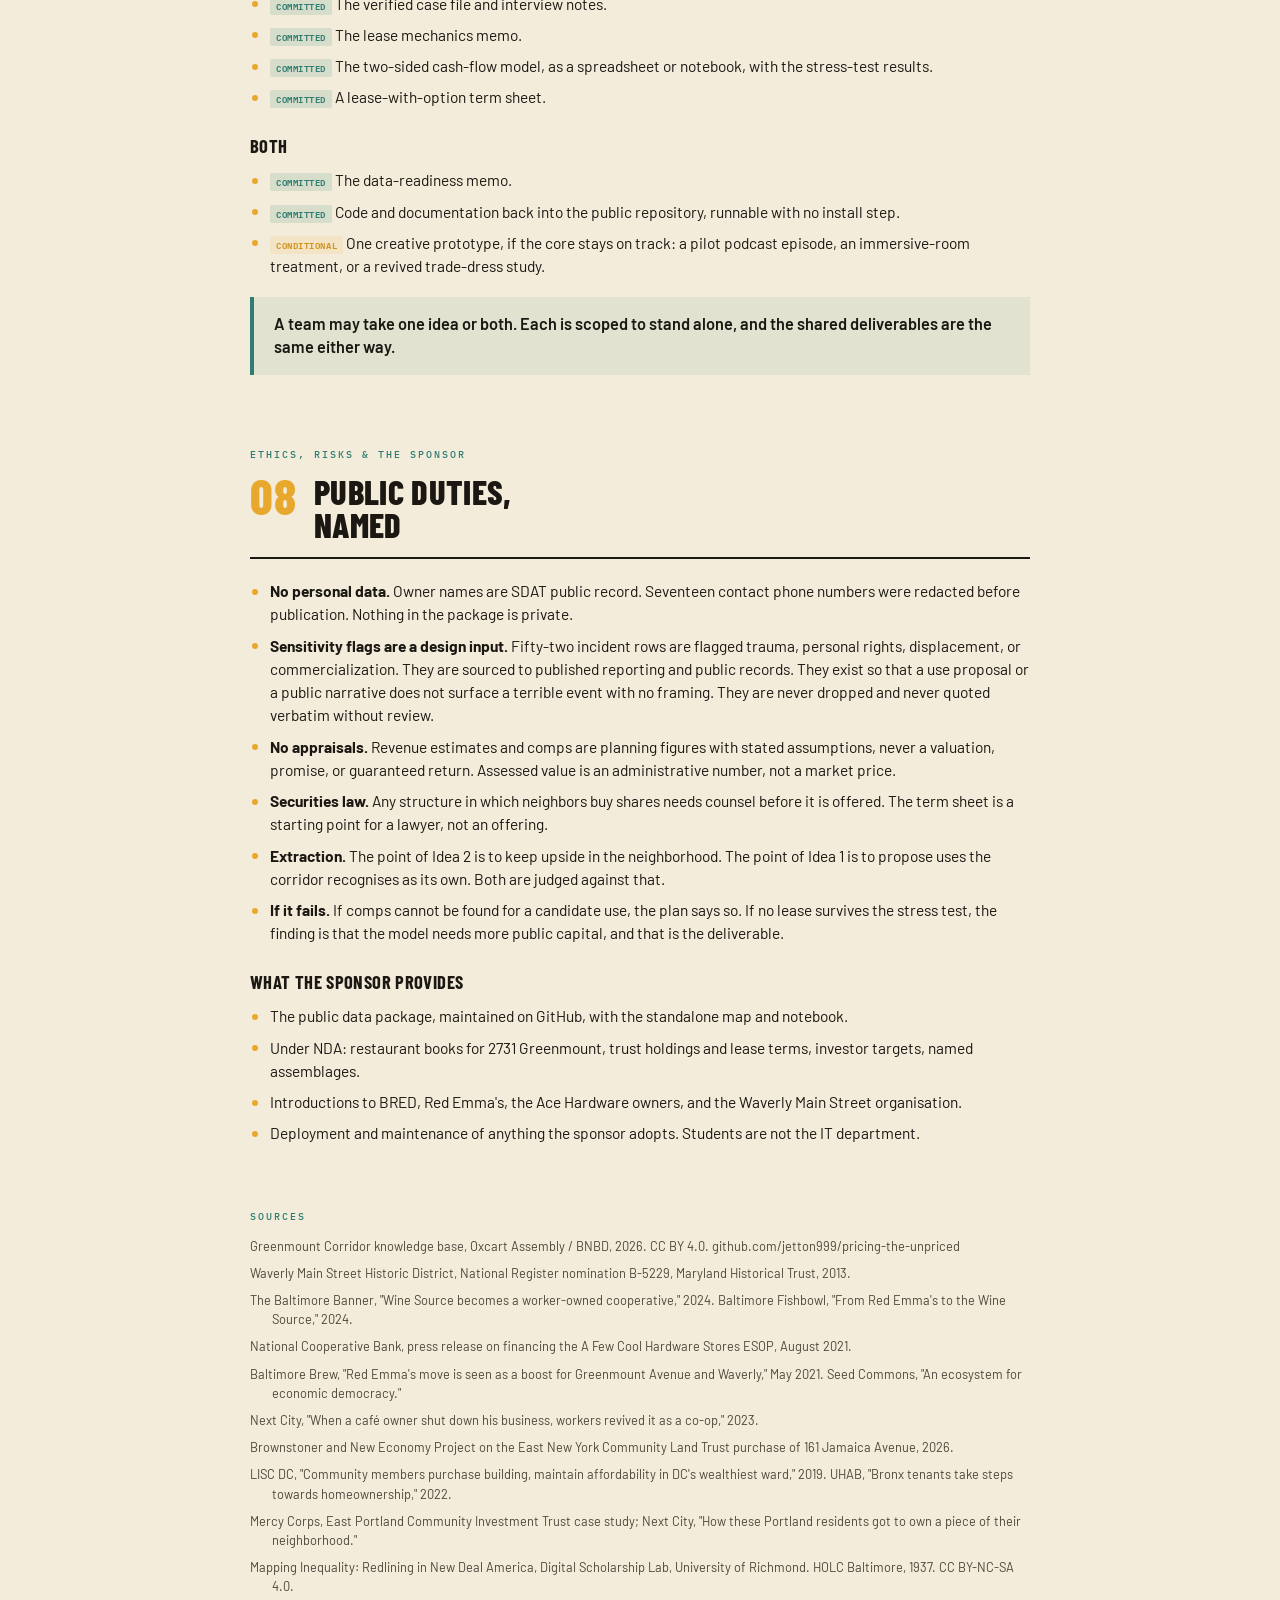
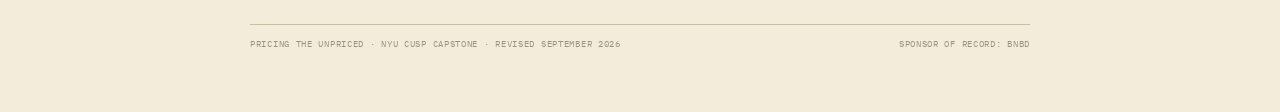
==== commit 0482189b: "Standardize property addresses and merge 8 duplicate properties (#5) An import on 2026-04-06 added a" ====
--- a/site/index.html
+++ b/site/index.html
@@ -616,8 +616,6 @@
       <tr><td>property_parcels.csv</td><td>786</td><td>The city parcel roll for the study area's blocks: the linkage layer.</td></tr>
       <tr><td>grant_program_matches.csv</td><td>5,319</td><td>Property-to-program eligibility matches.</td></tr>
       <tr><td>baseline_snapshots.csv</td><td>883</td><td>Two July 2026 capture days, 28 fields each: the "before" line.</td></tr>
-      <tr><td>archive_folders.csv</td><td>31</td><td>The City Archives' DHCD Waverly folders, 1970s and 1980s.</td></tr>
-      <tr><td>archive_scans.csv</td><td>2,260</td><td>Each scanned page filed on a building: caption, depicted date, and a link to the image.</td></tr>
     </tbody>
   </table></div>
 
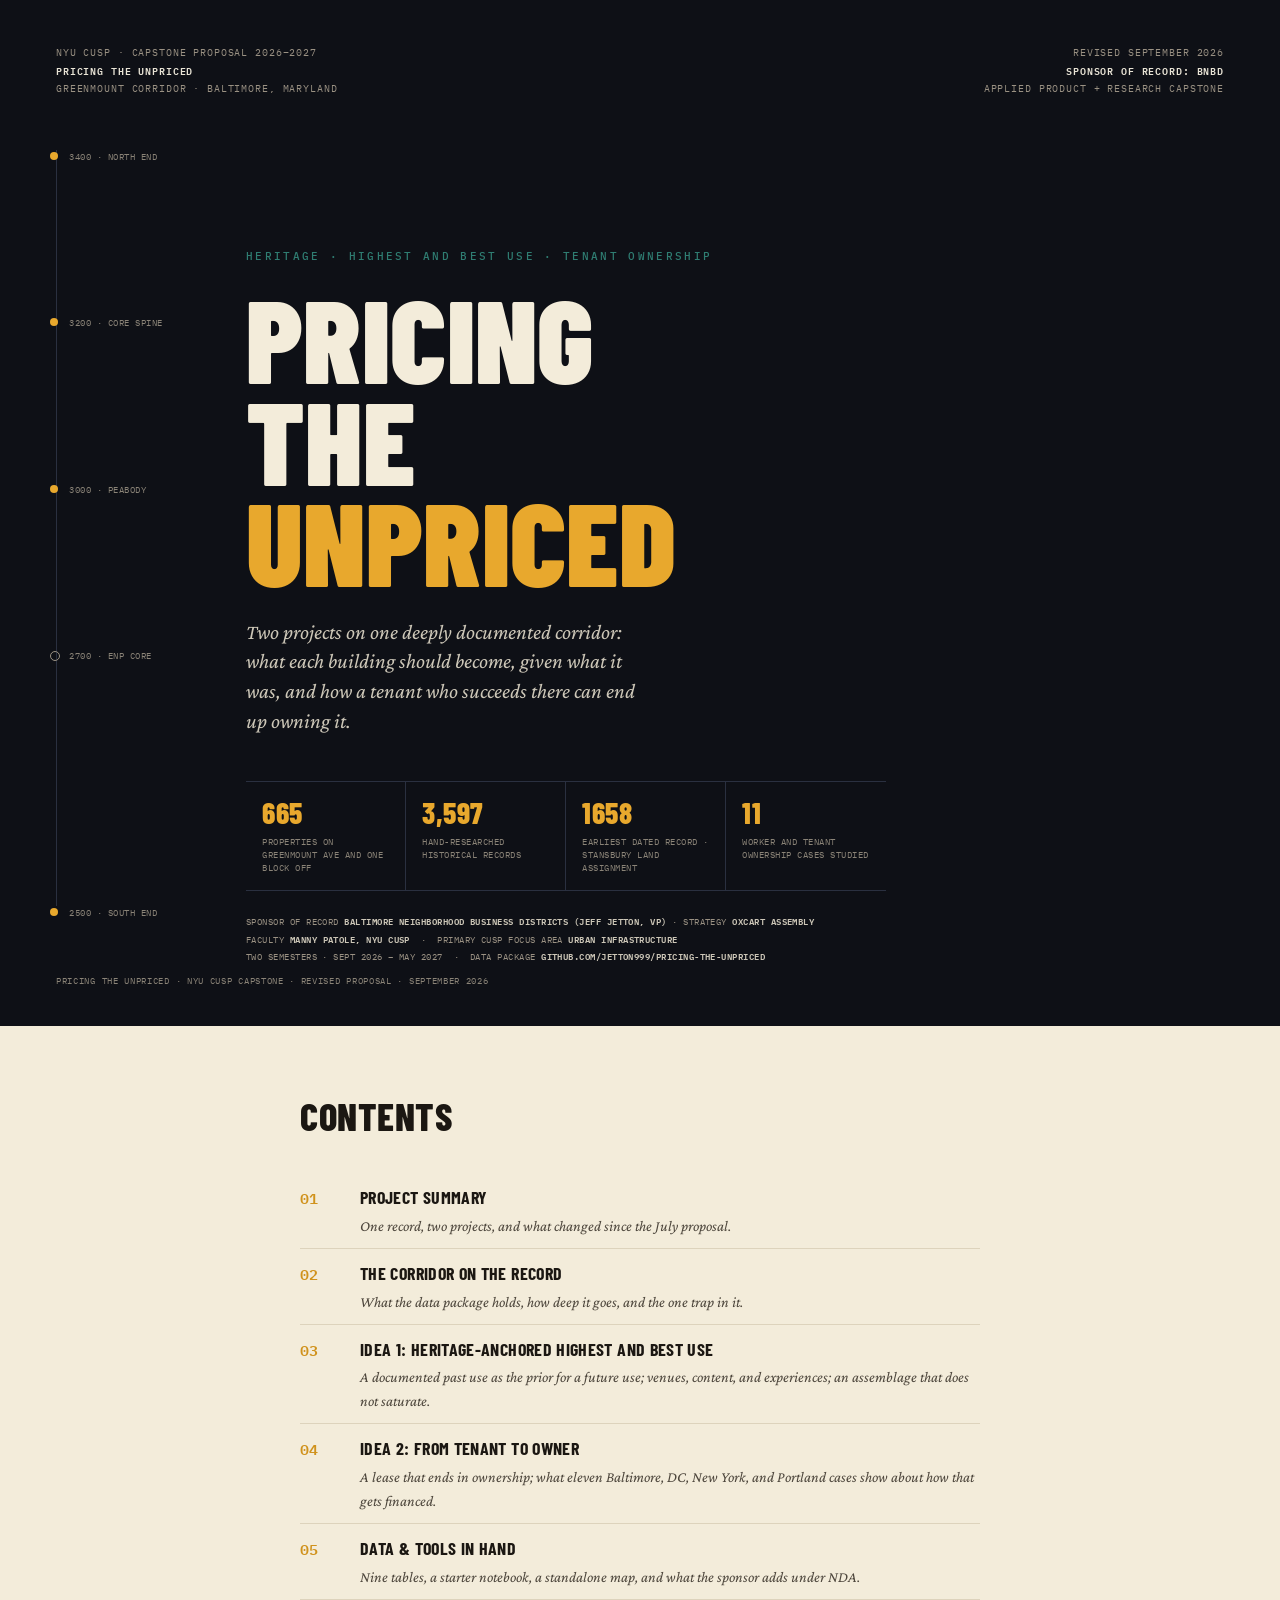
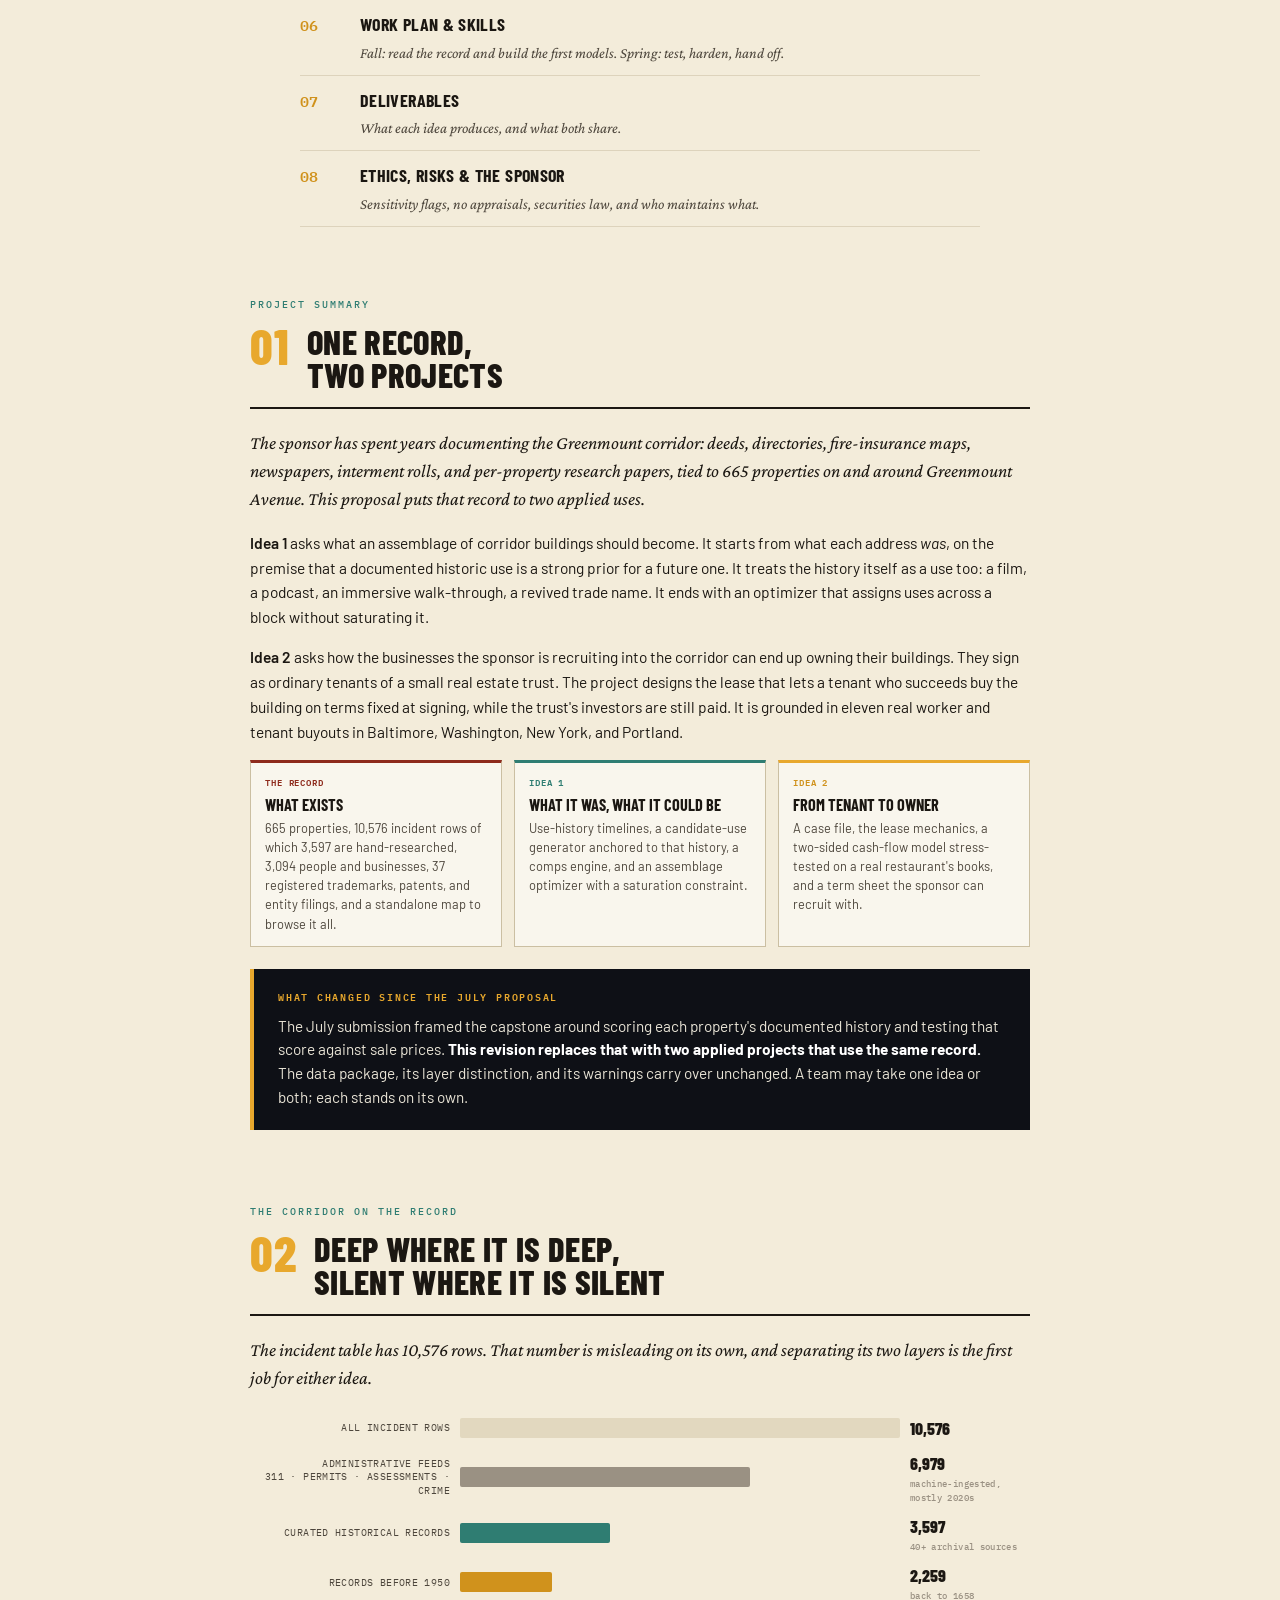
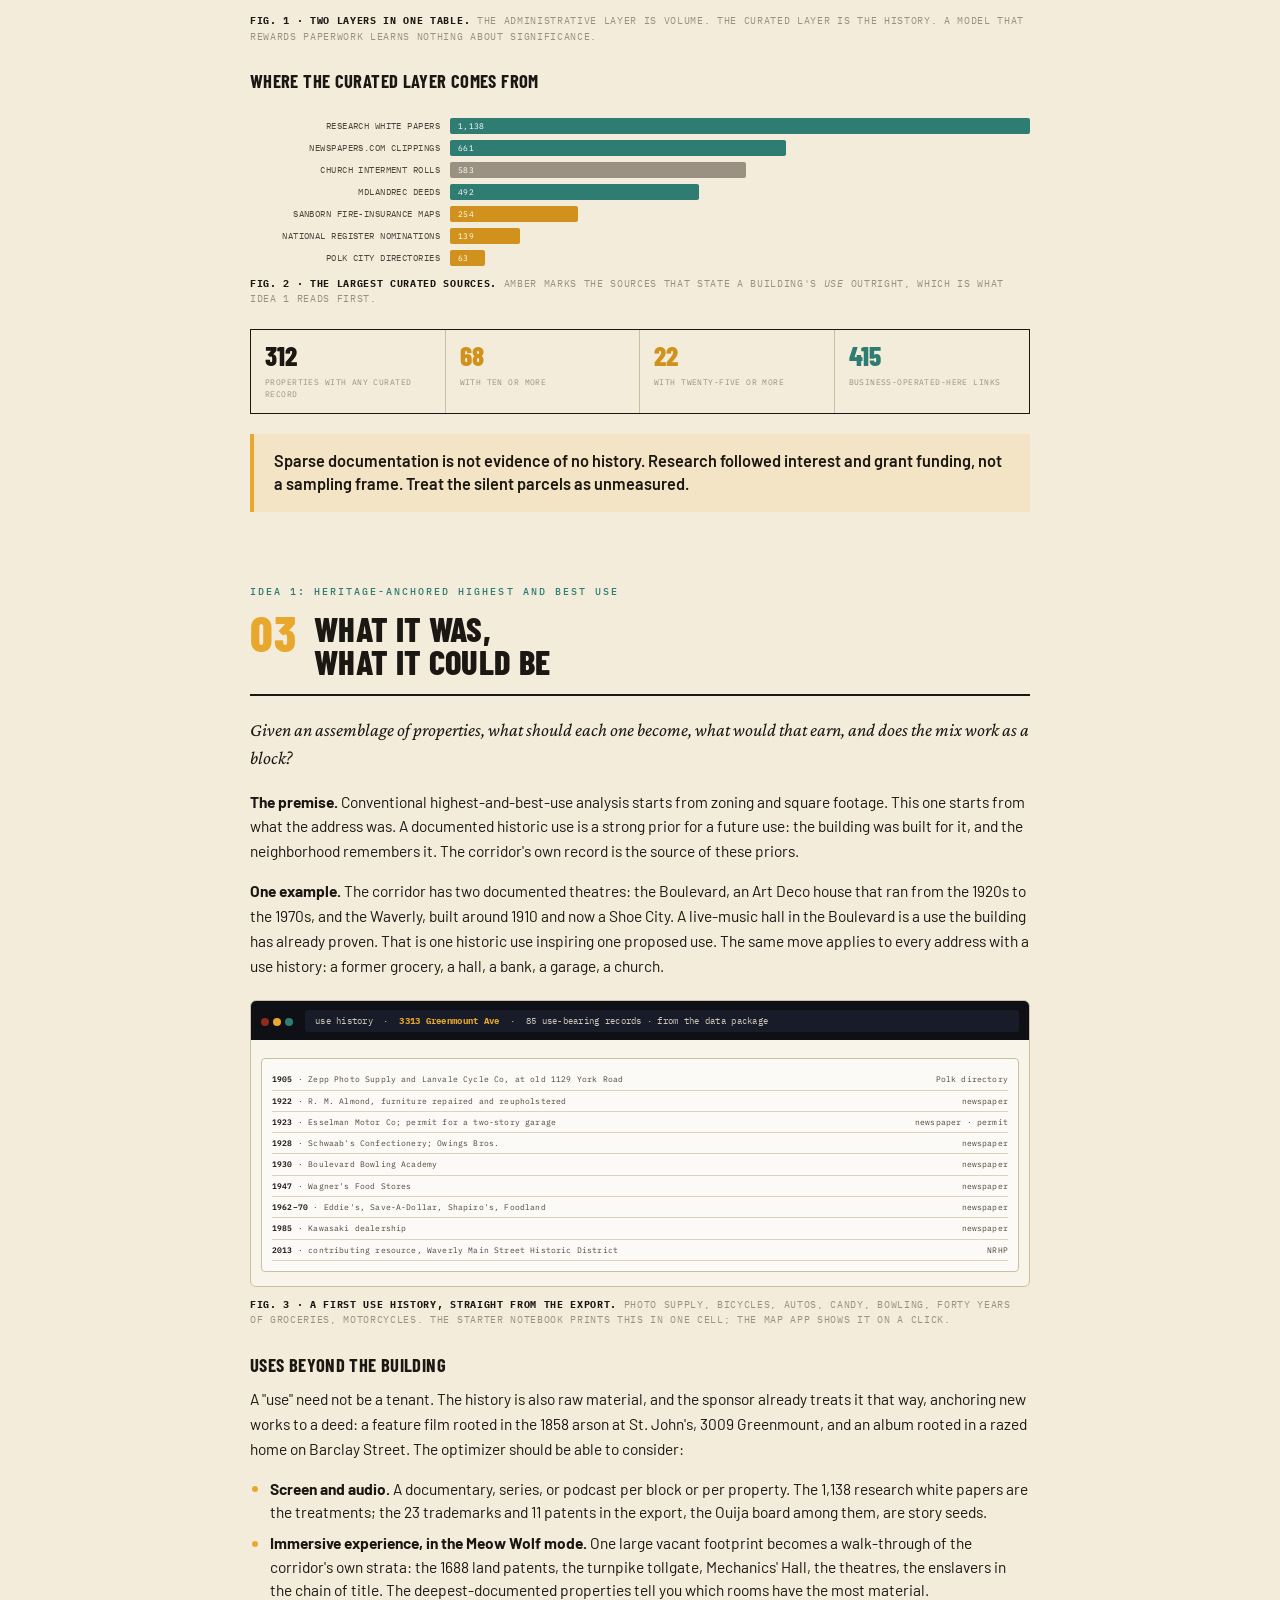
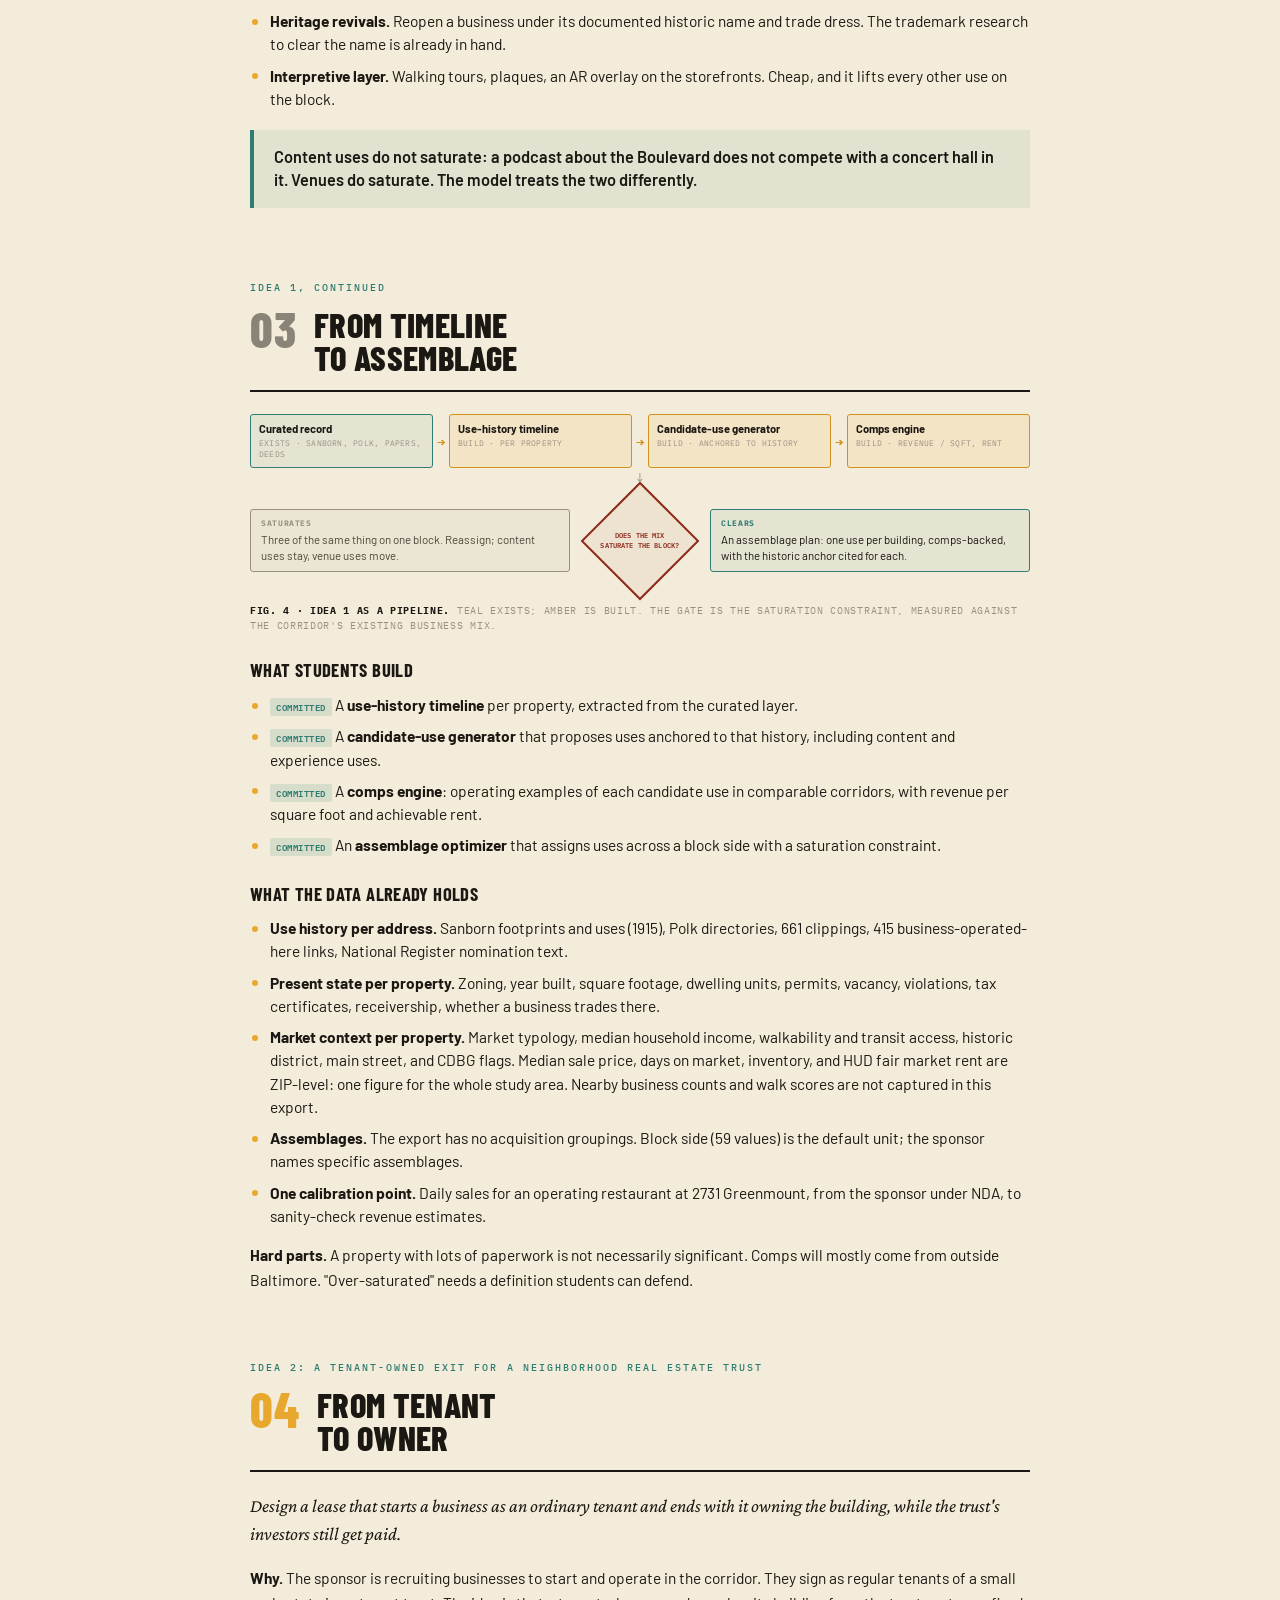
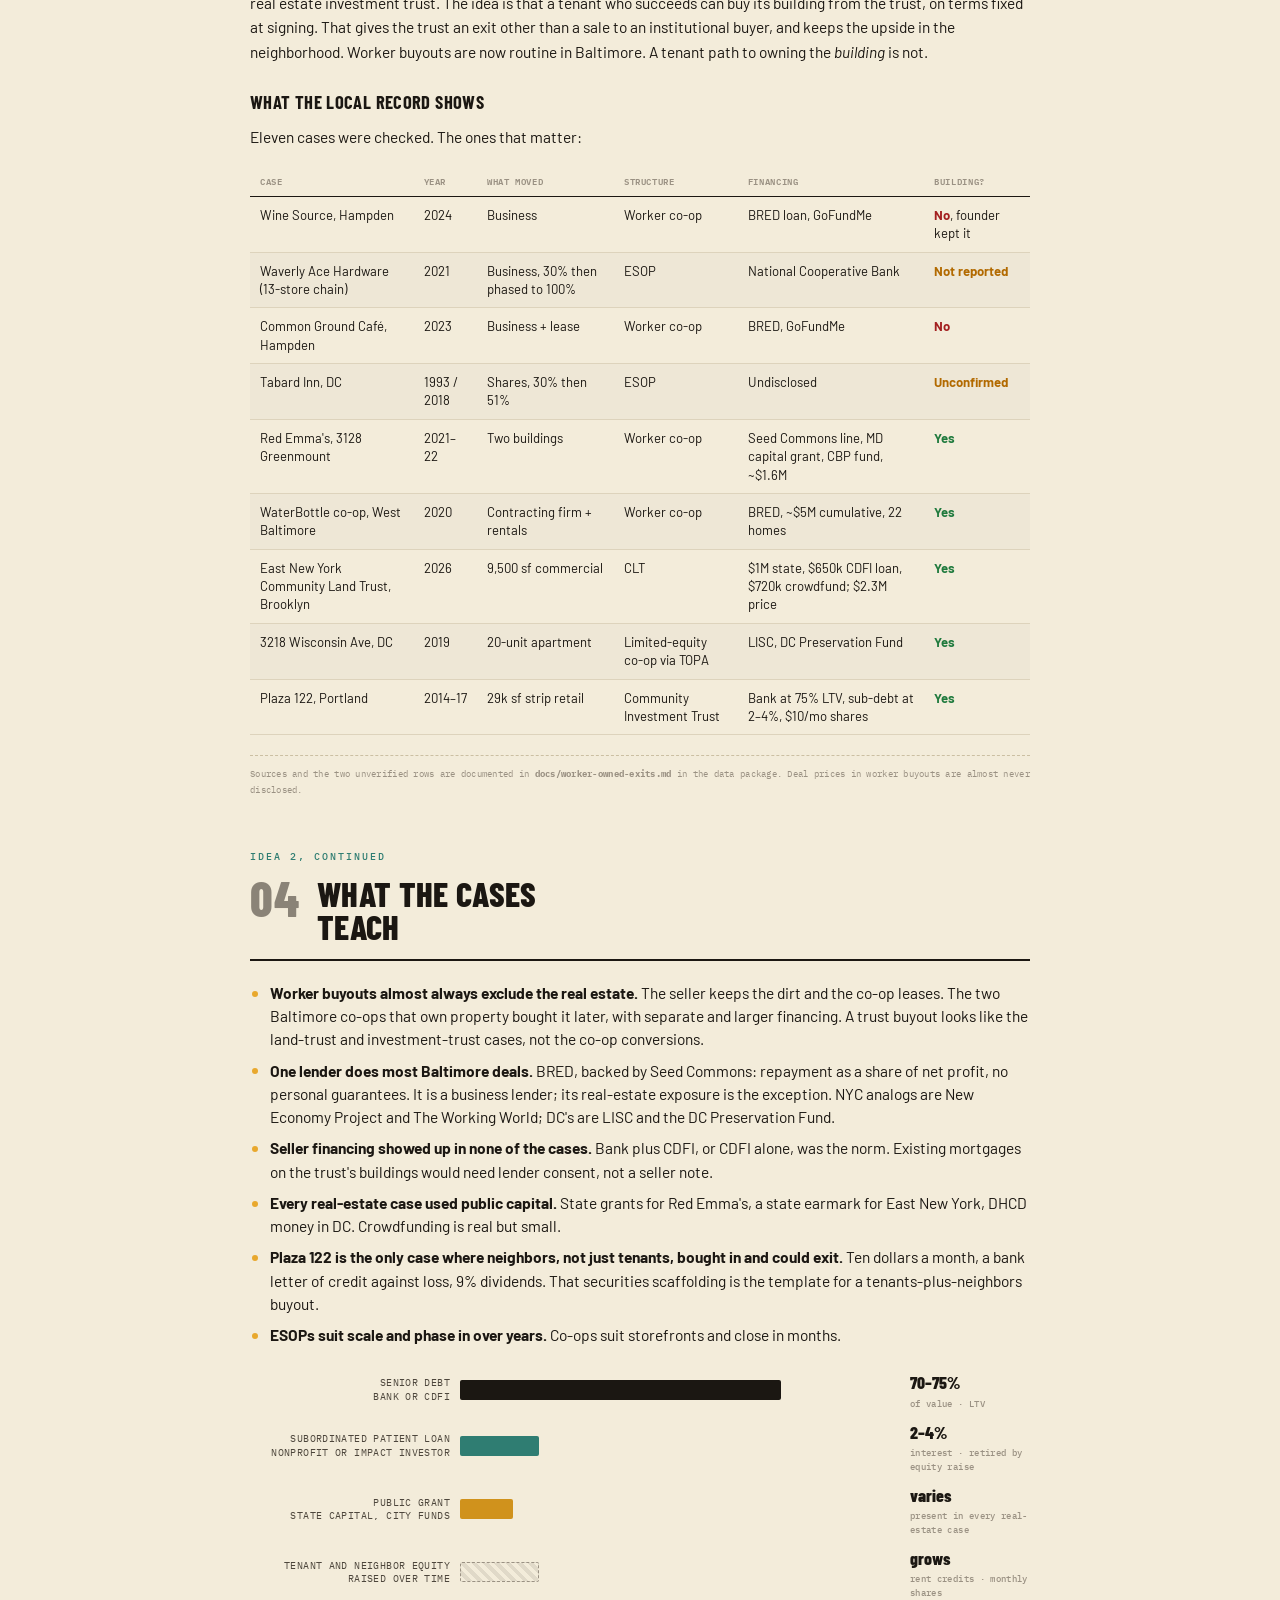
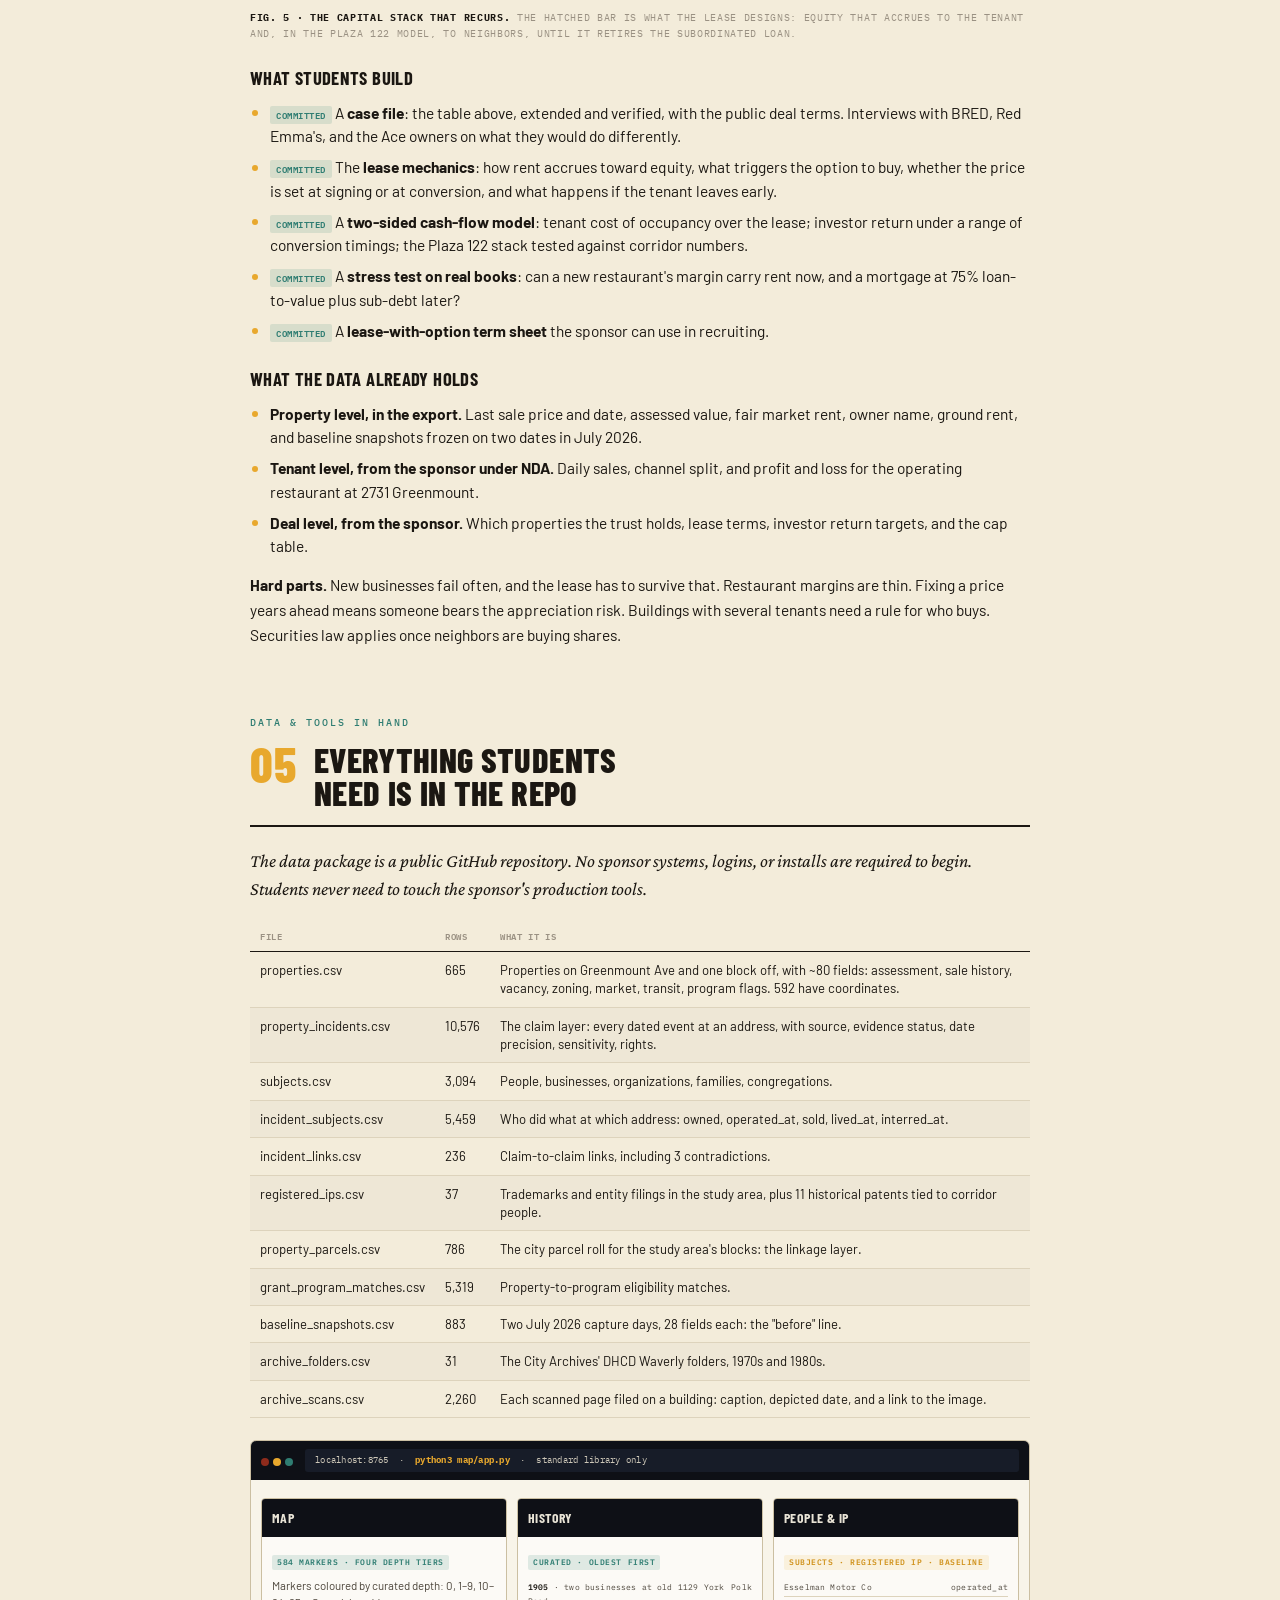
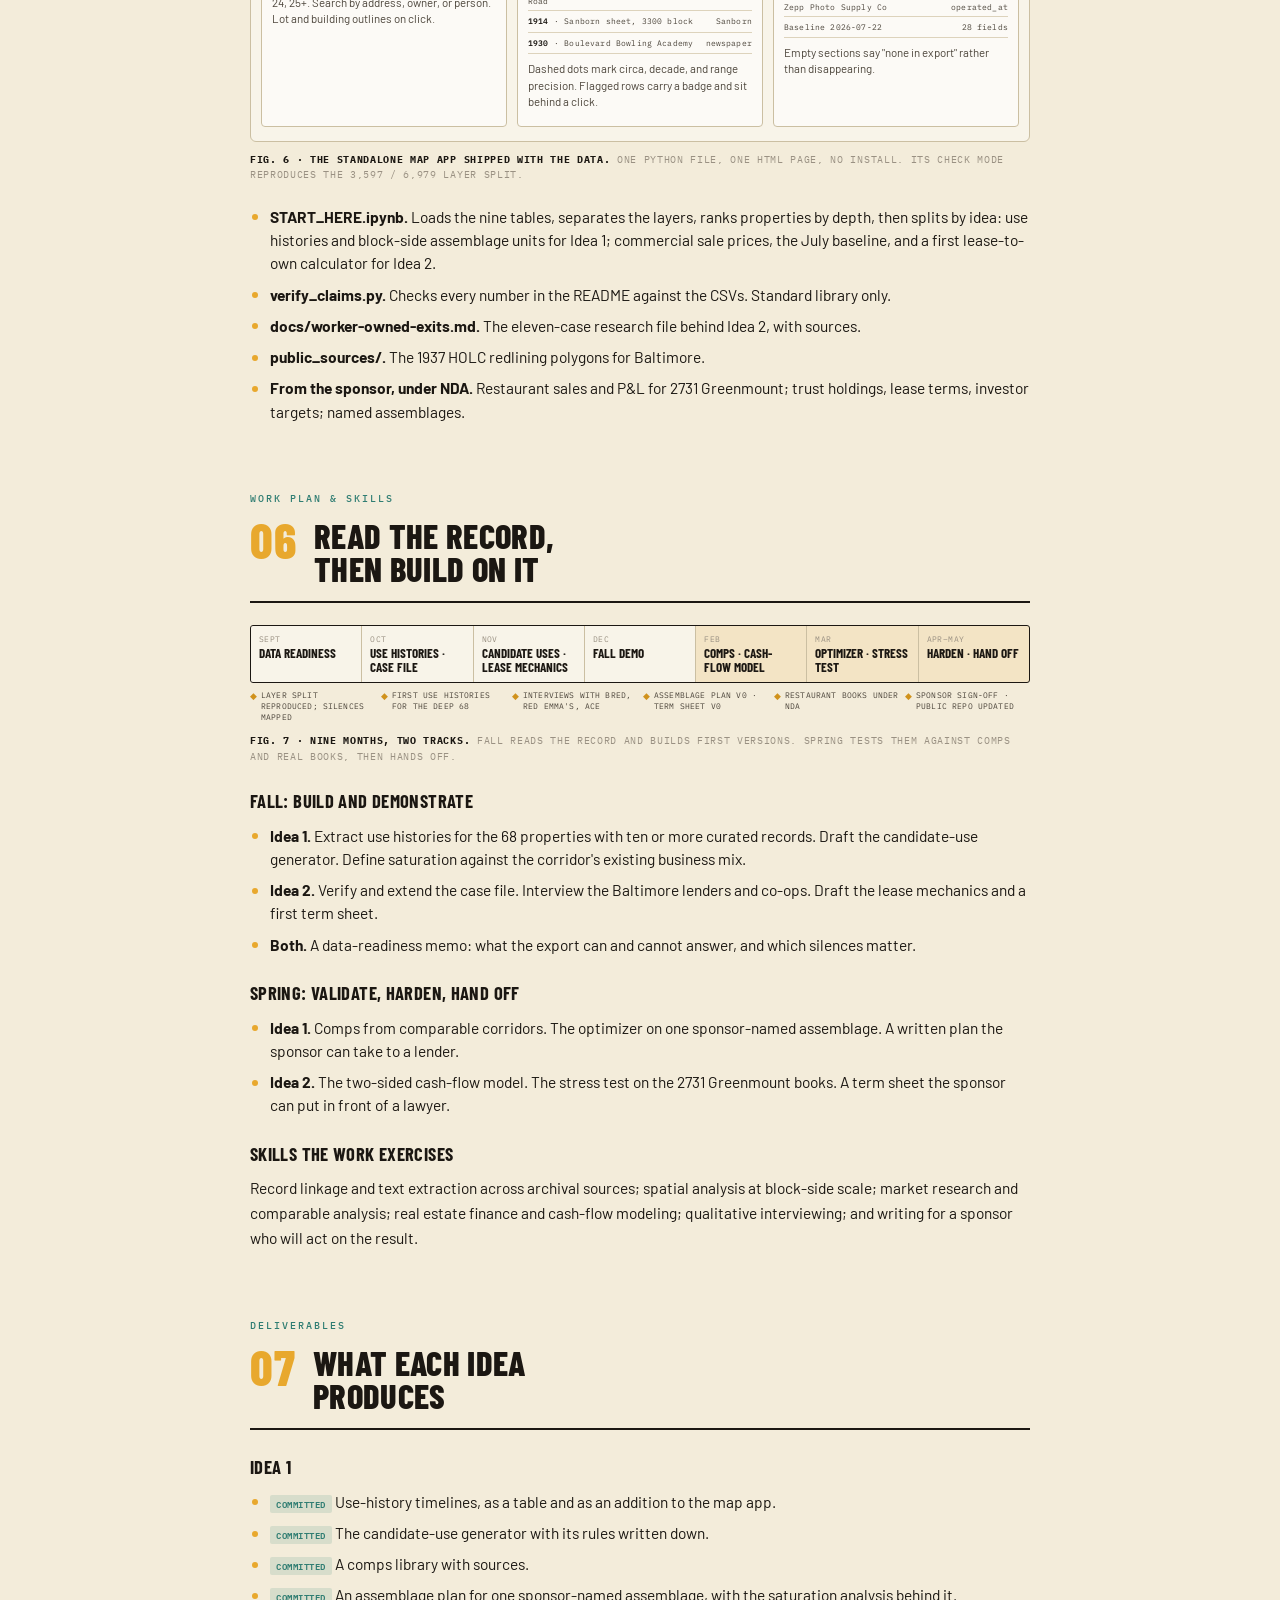
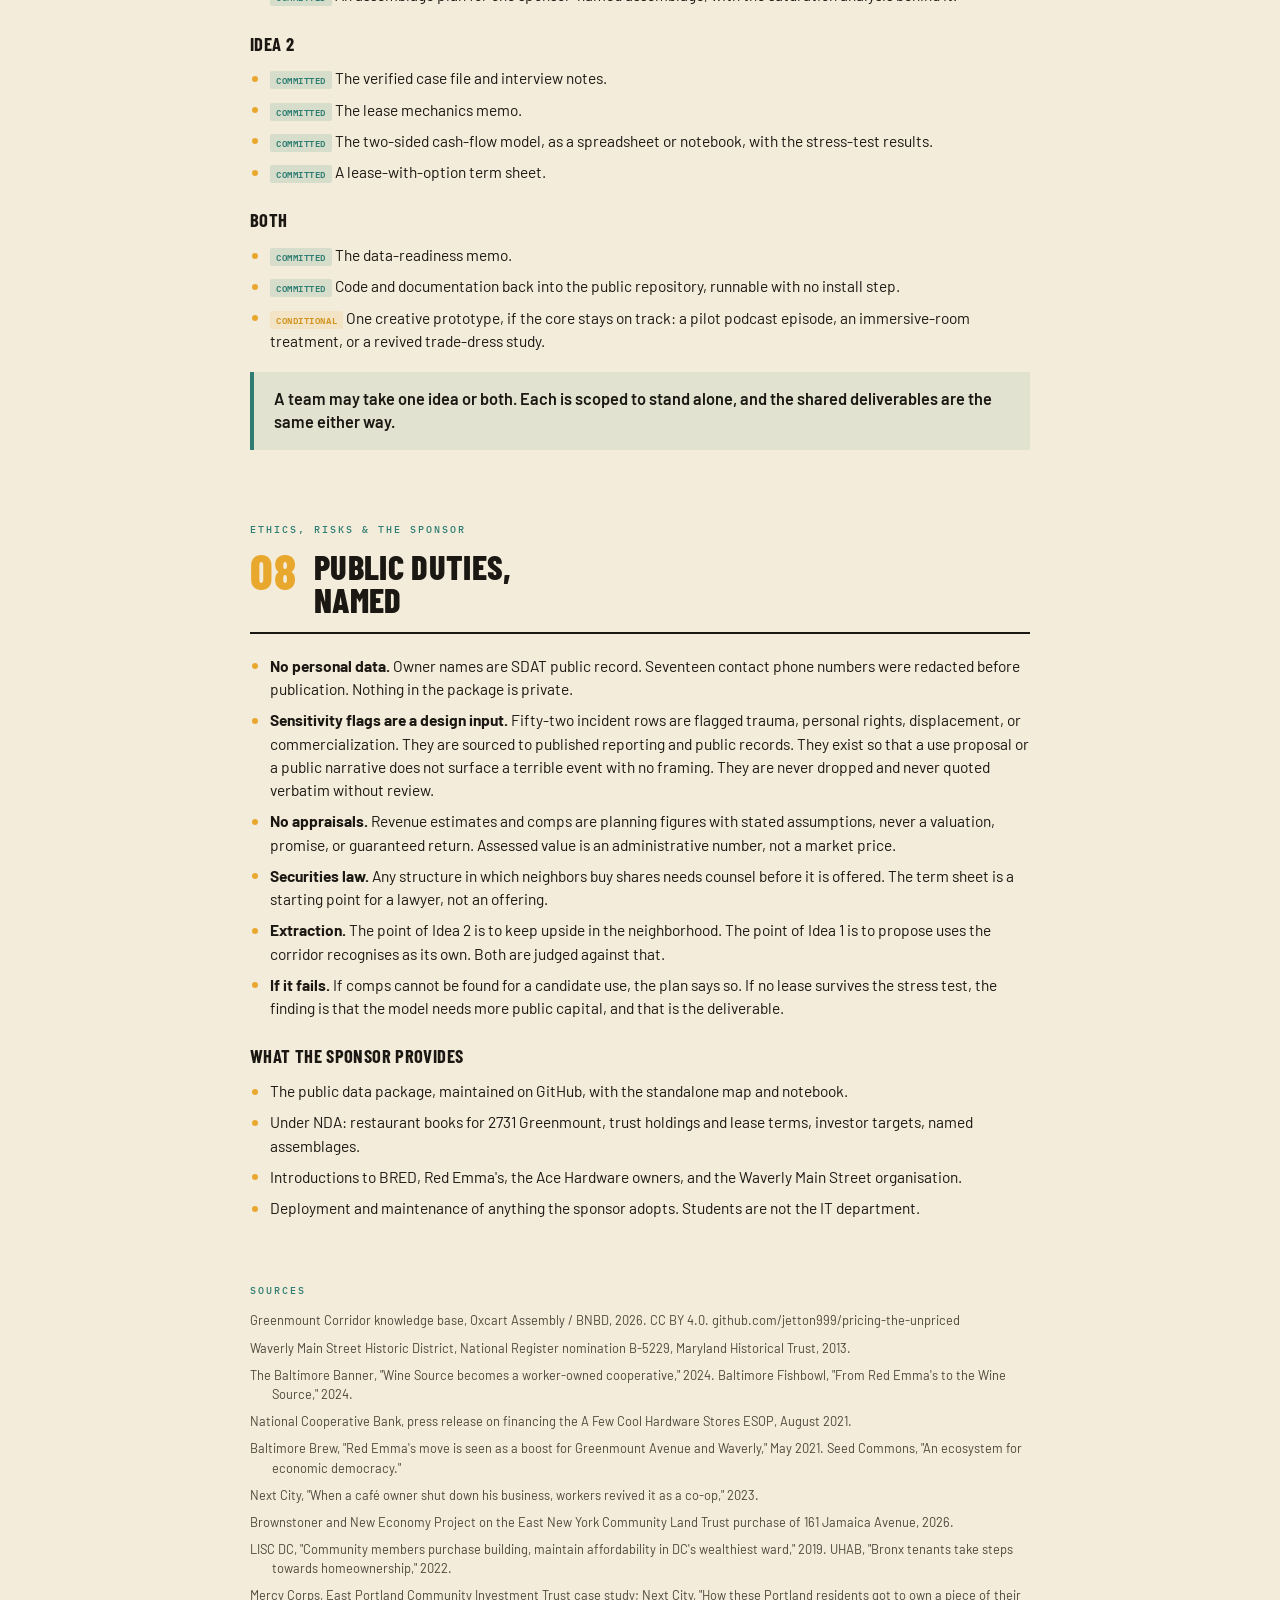
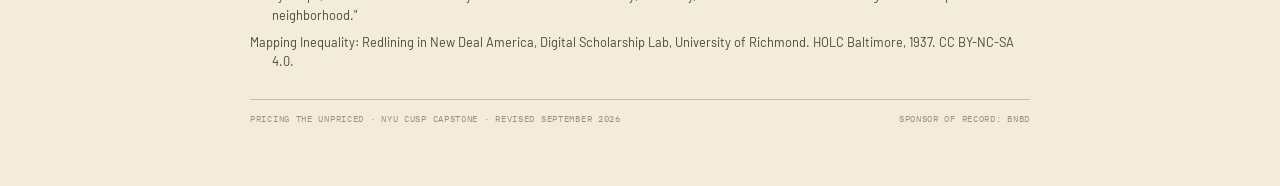
==== commit 4b6ebb7f: "Add the City Archives scans to the snapshot (#6) Two new tables, archive_folders.csv (31 DHCD Waverl" ====
--- a/site/index.html
+++ b/site/index.html
@@ -616,6 +616,8 @@
       <tr><td>property_parcels.csv</td><td>786</td><td>The city parcel roll for the study area's blocks: the linkage layer.</td></tr>
       <tr><td>grant_program_matches.csv</td><td>5,319</td><td>Property-to-program eligibility matches.</td></tr>
       <tr><td>baseline_snapshots.csv</td><td>883</td><td>Two July 2026 capture days, 28 fields each: the "before" line.</td></tr>
+      <tr><td>archive_folders.csv</td><td>31</td><td>The City Archives' DHCD Waverly folders, 1970s and 1980s.</td></tr>
+      <tr><td>archive_scans.csv</td><td>2,260</td><td>Each scanned page filed on a building: caption, depicted date, and a link to the image.</td></tr>
     </tbody>
   </table></div>
 
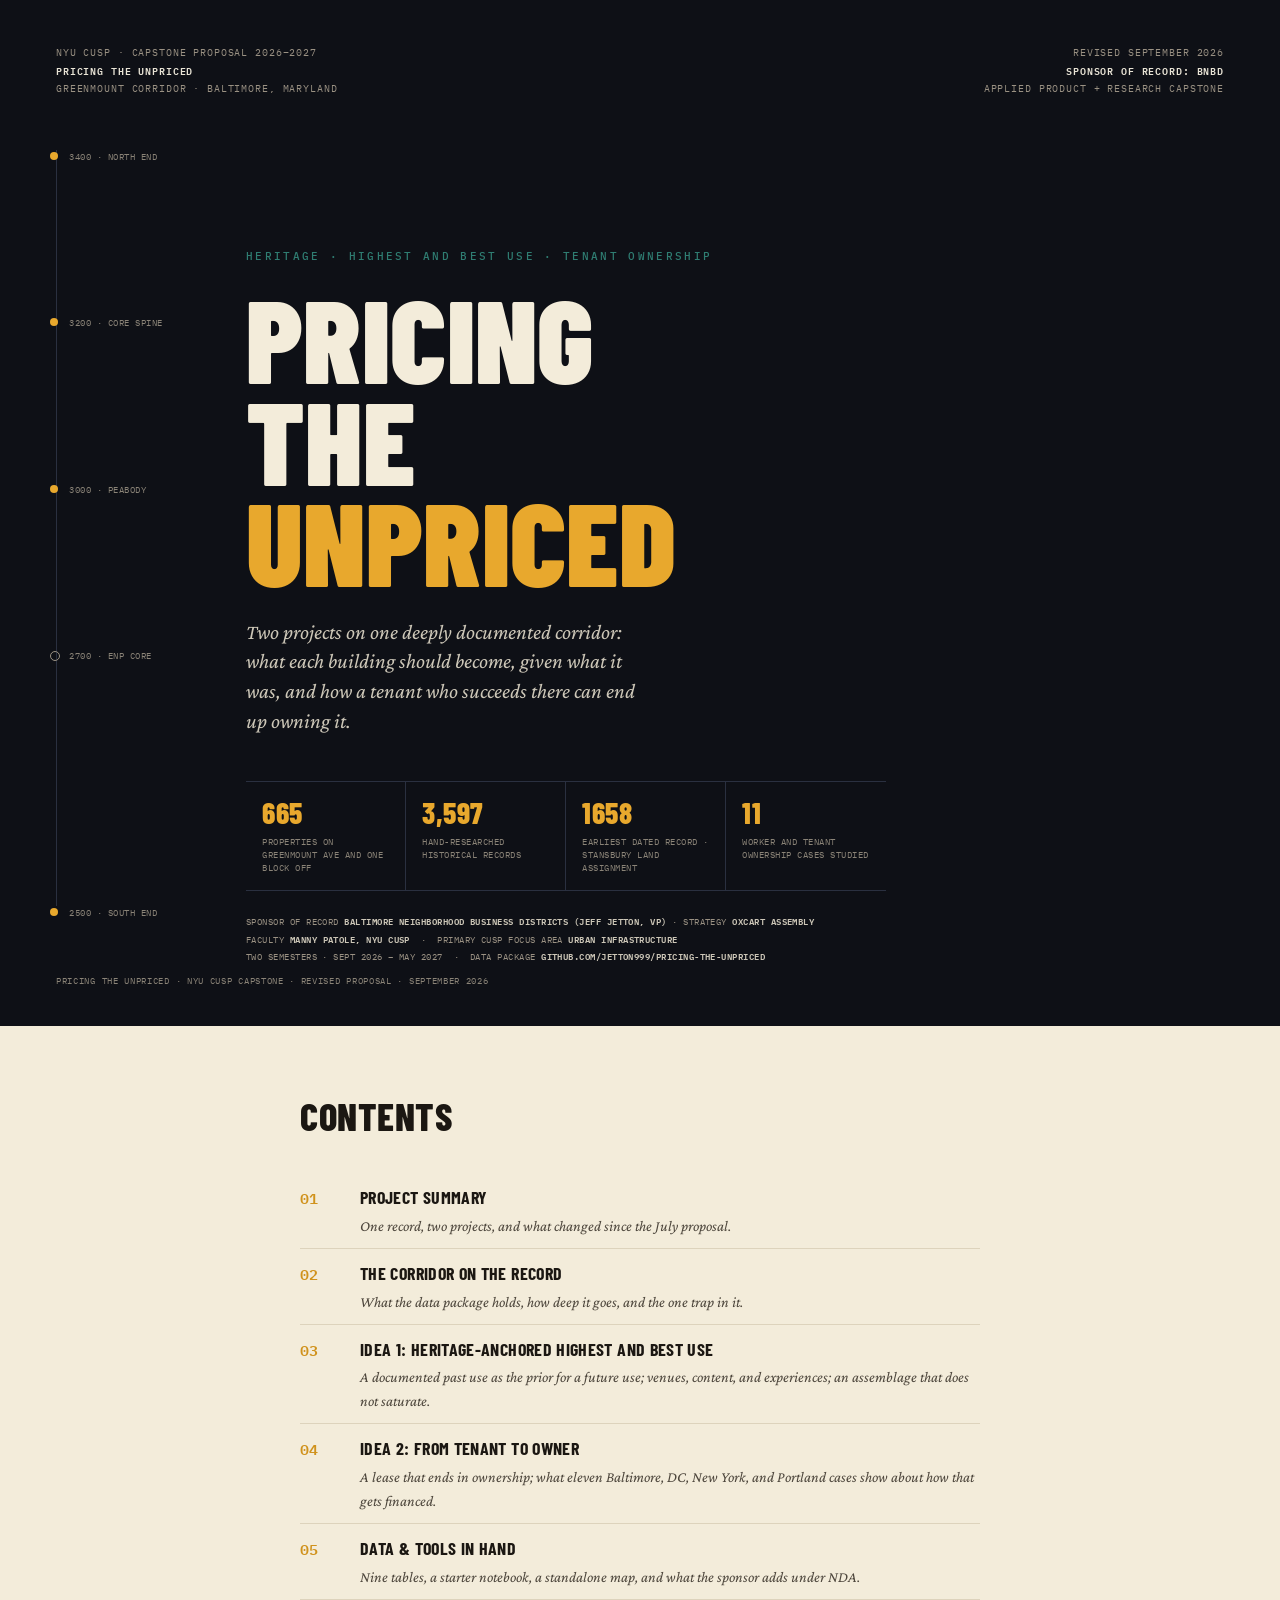
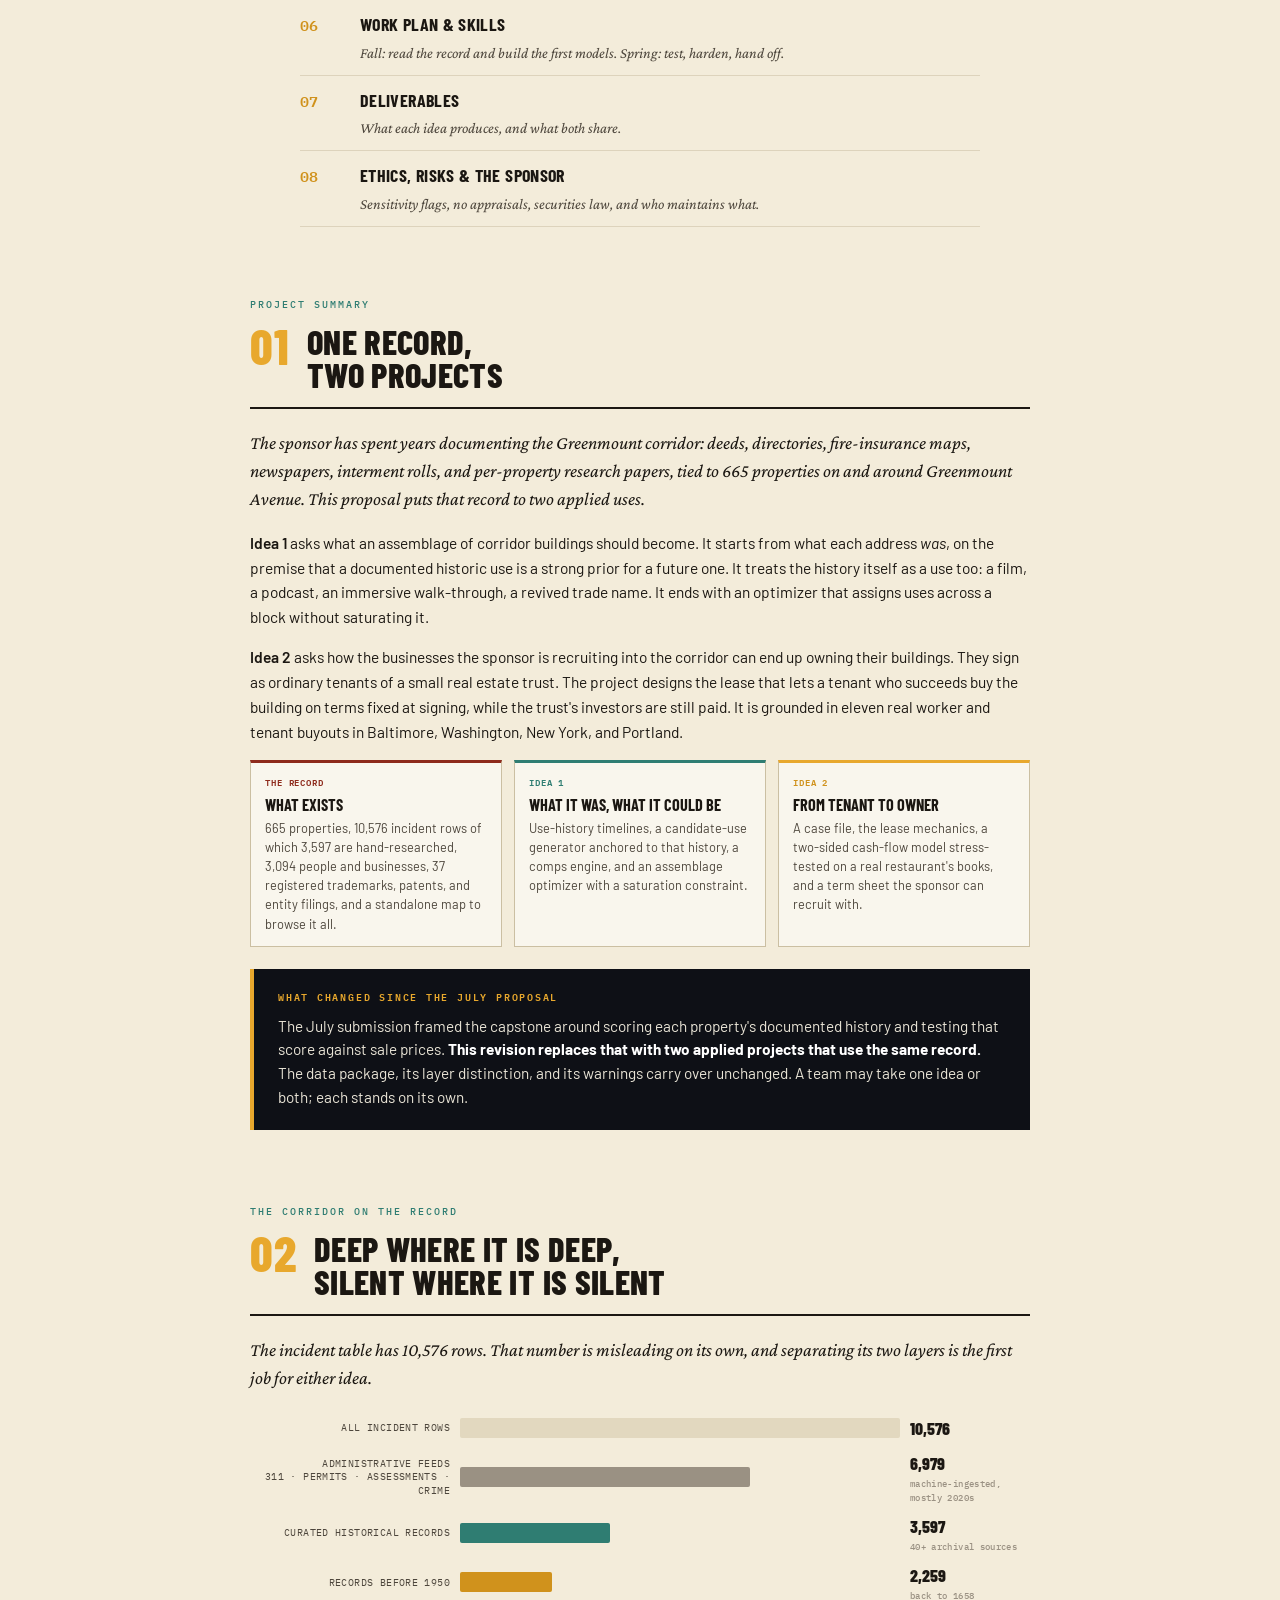
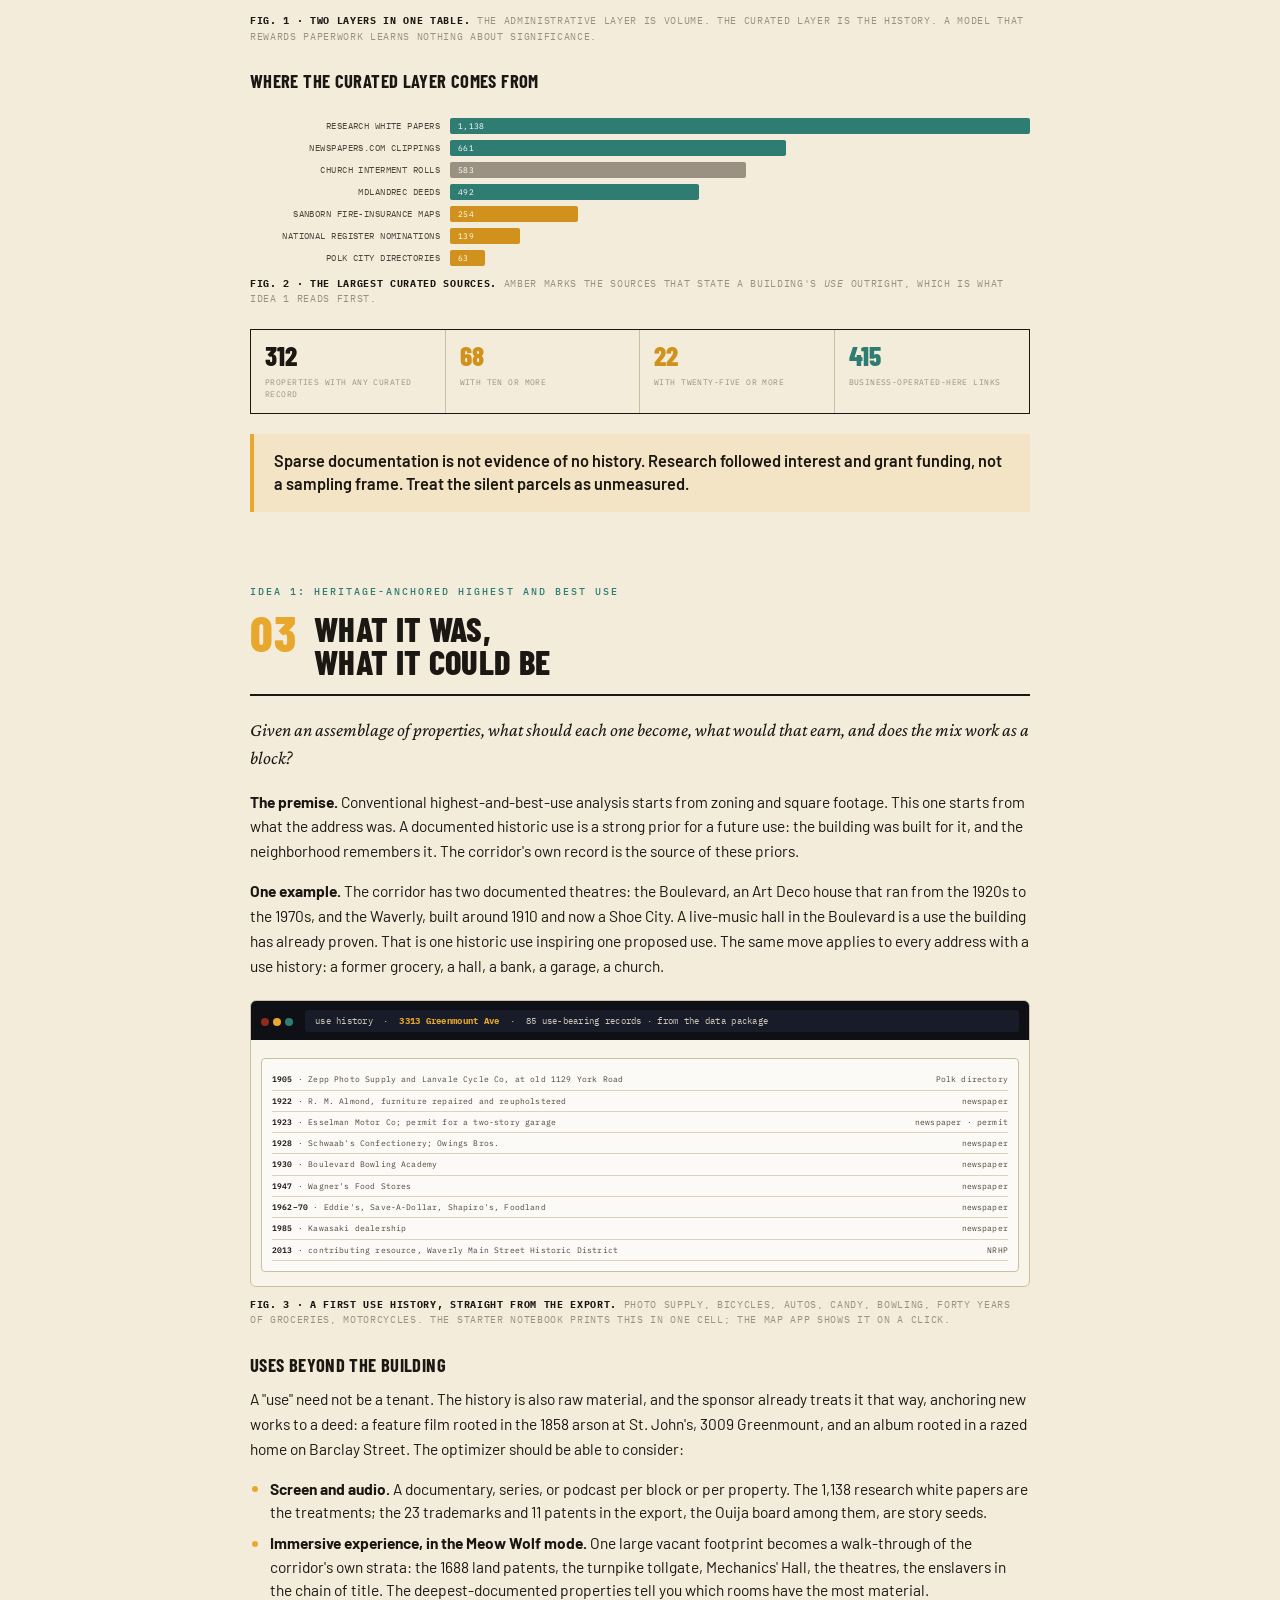
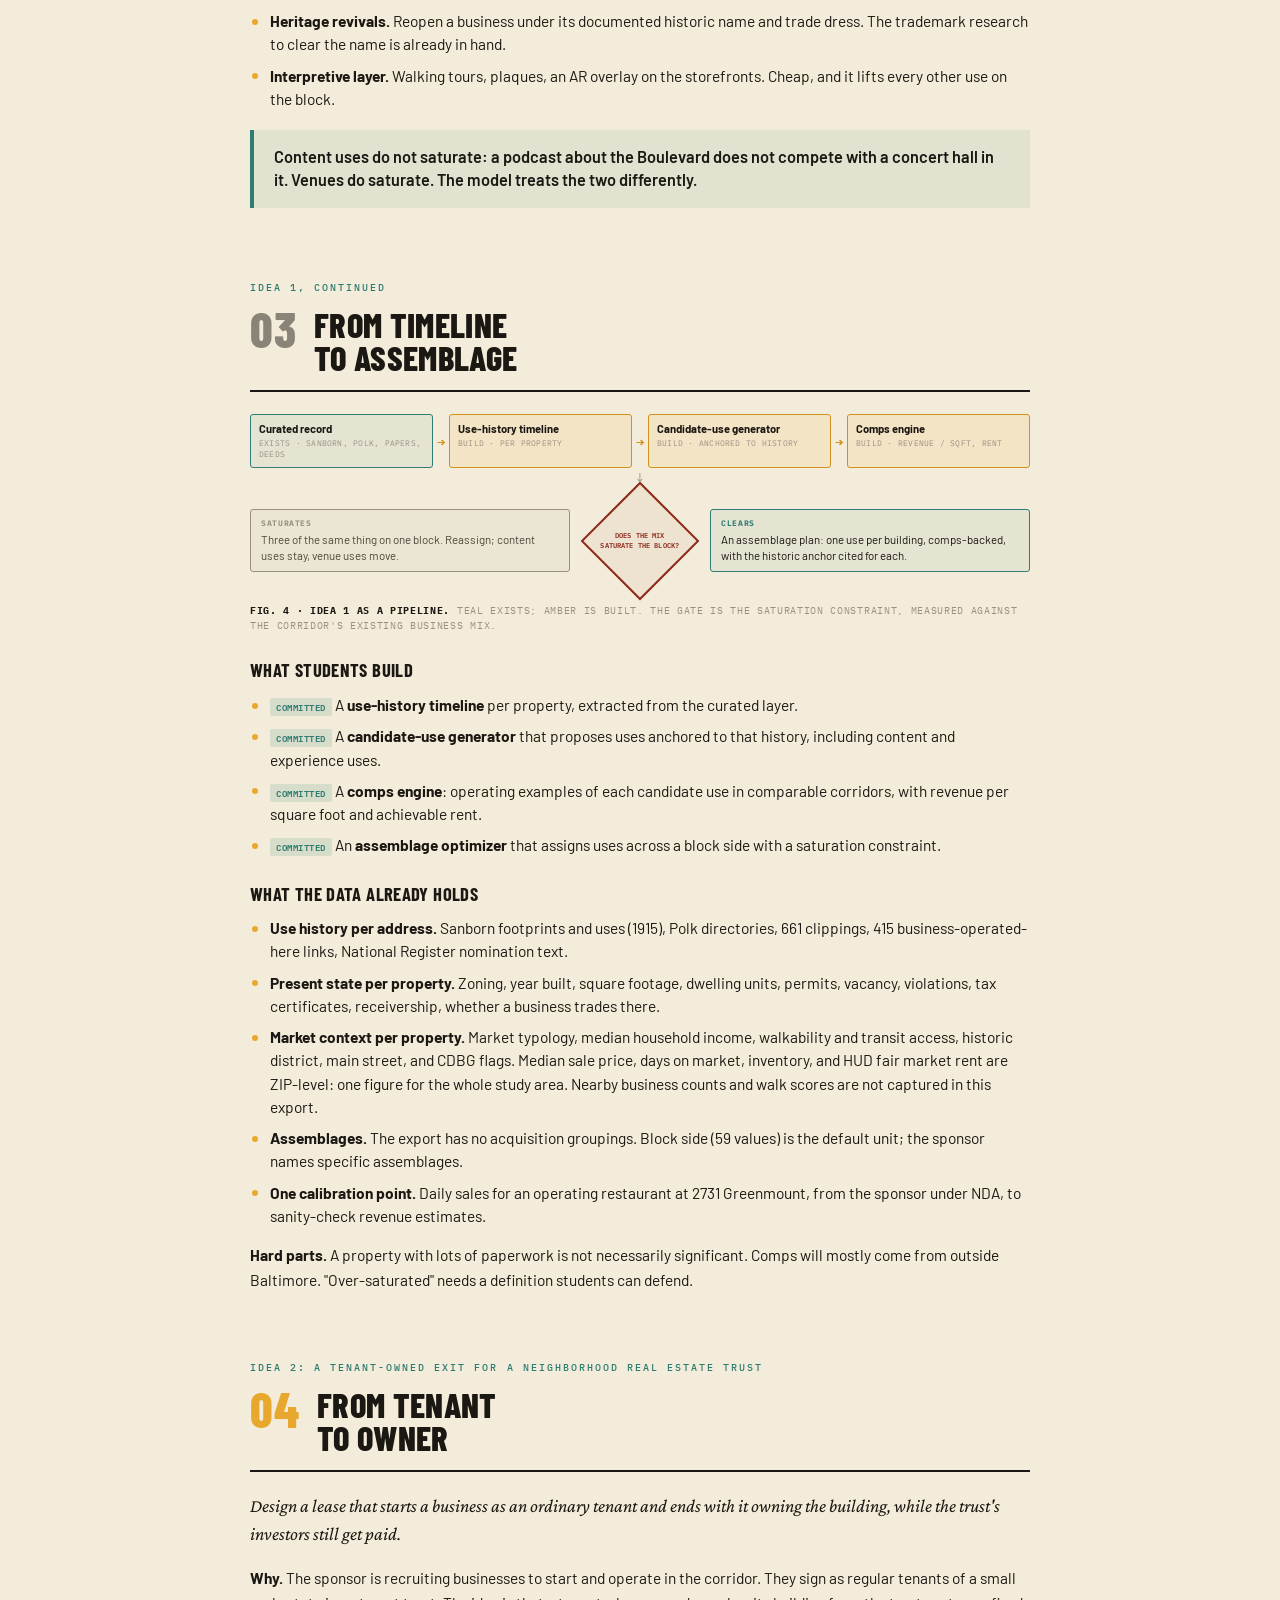
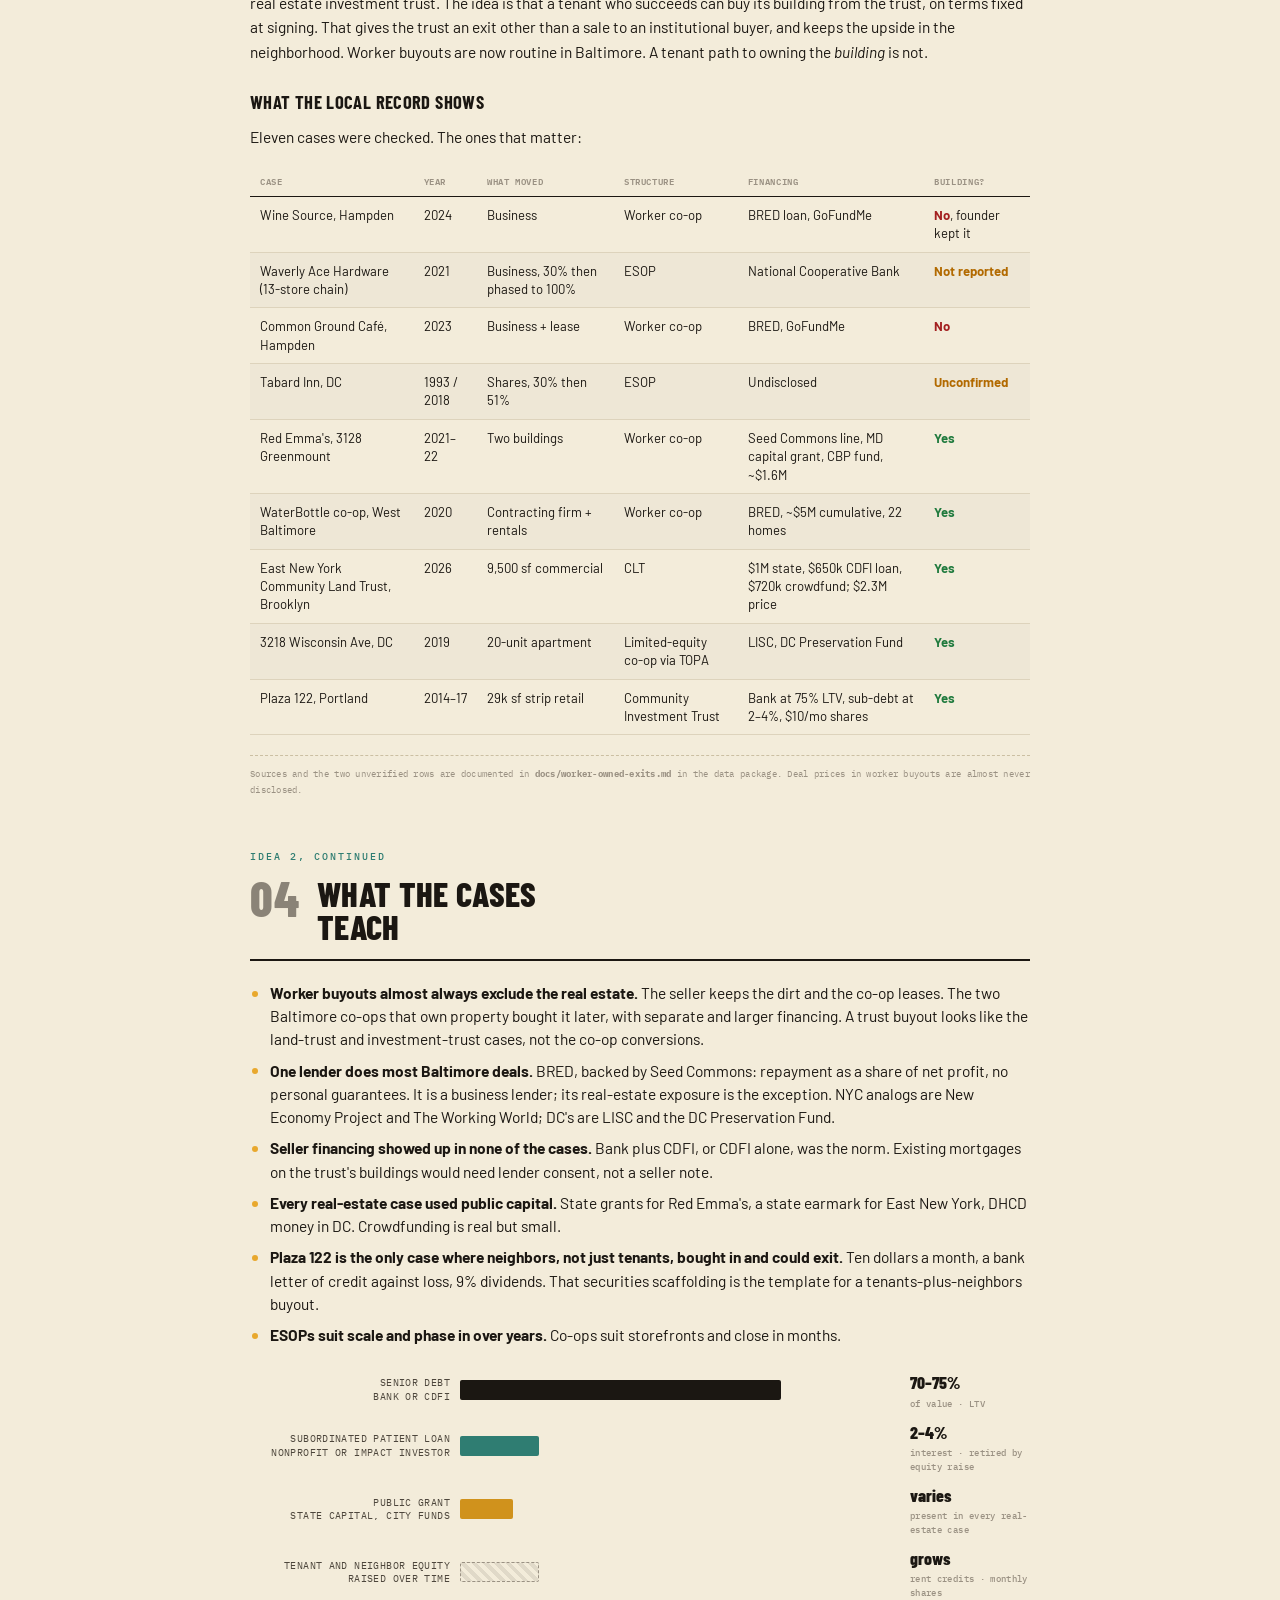
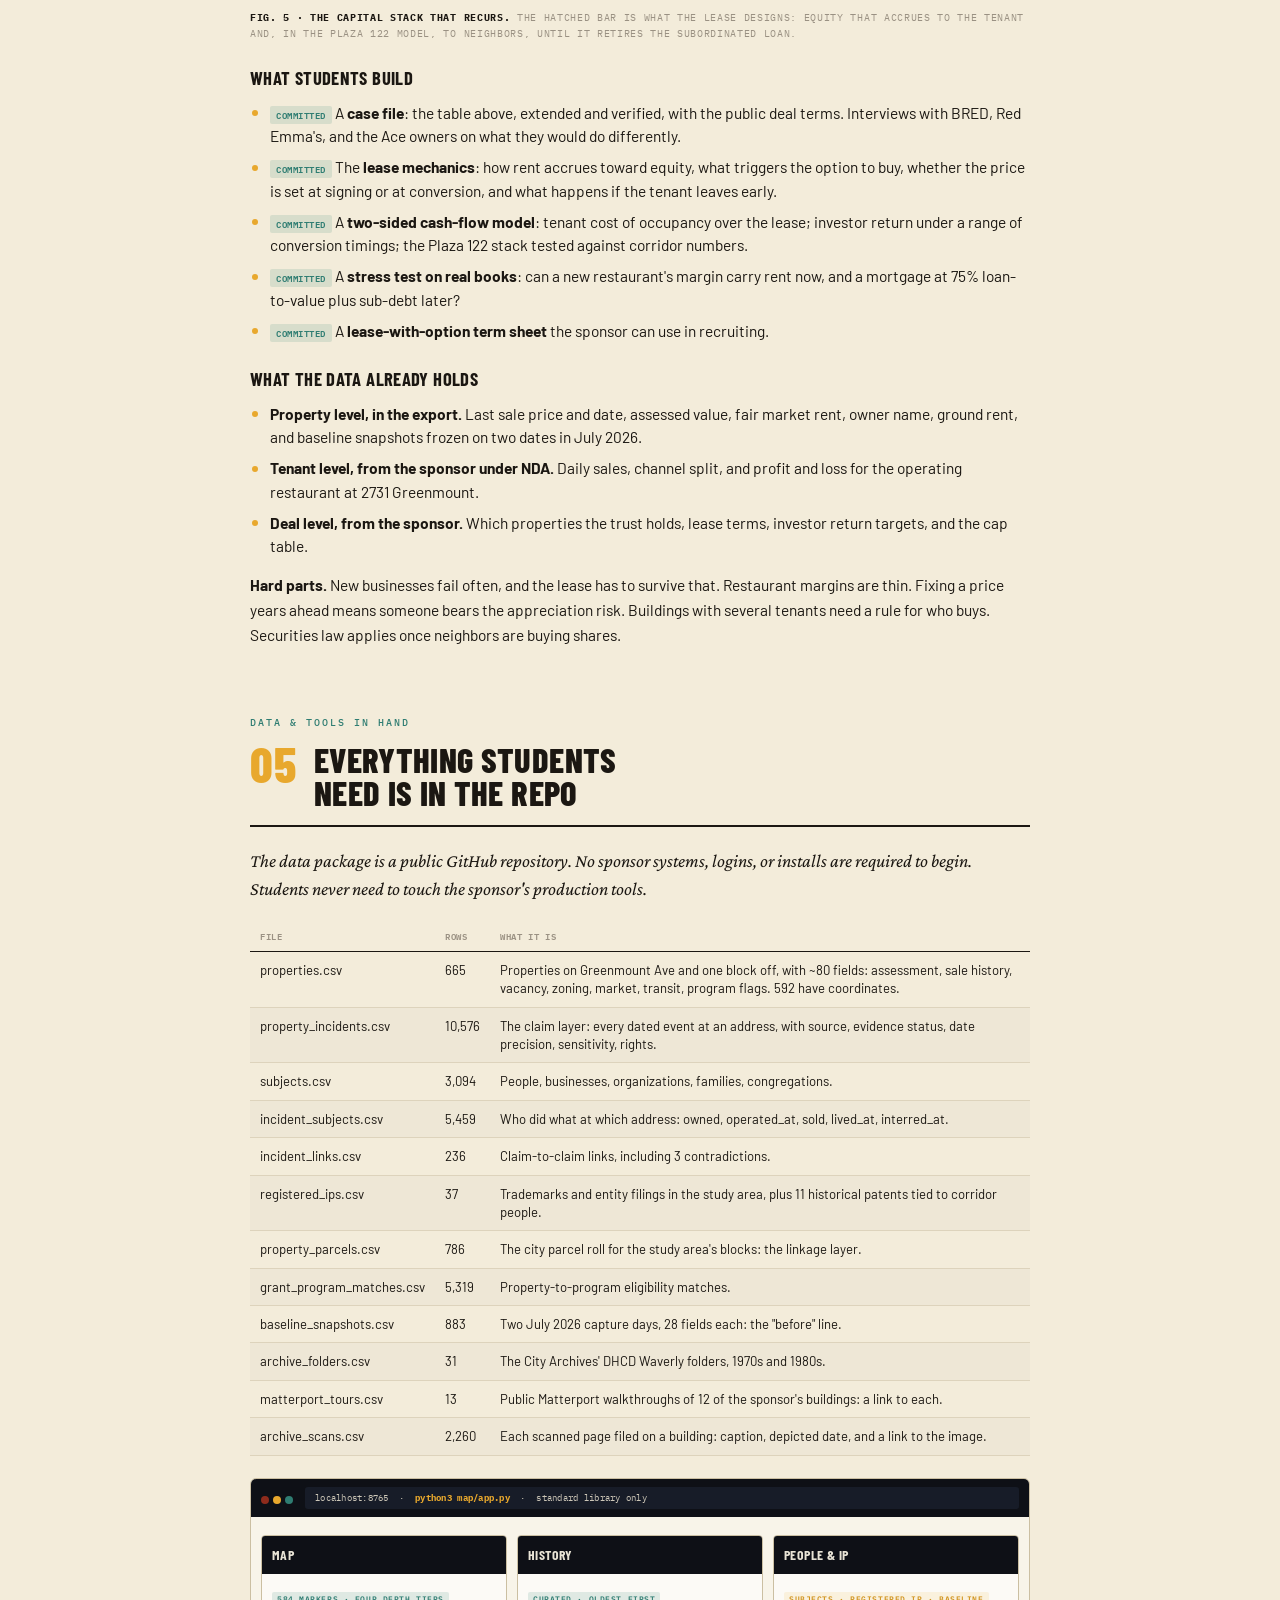
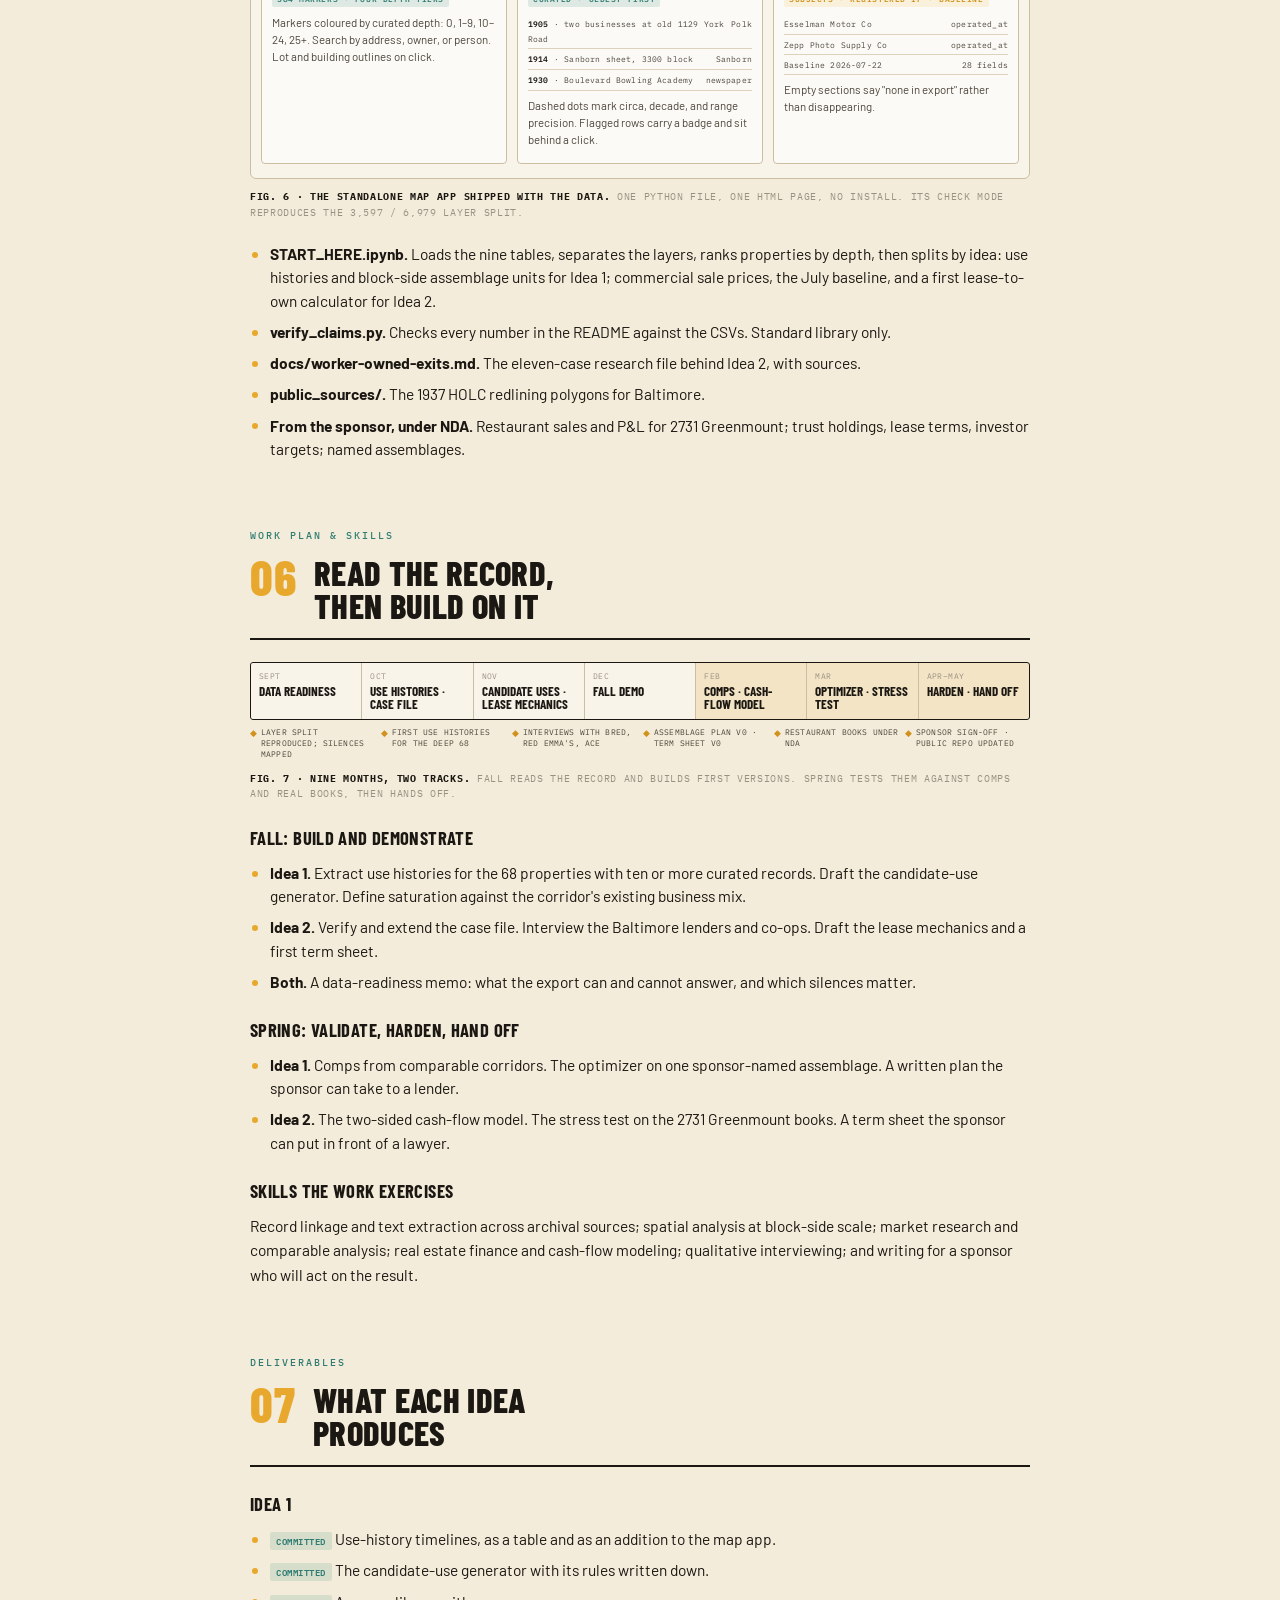
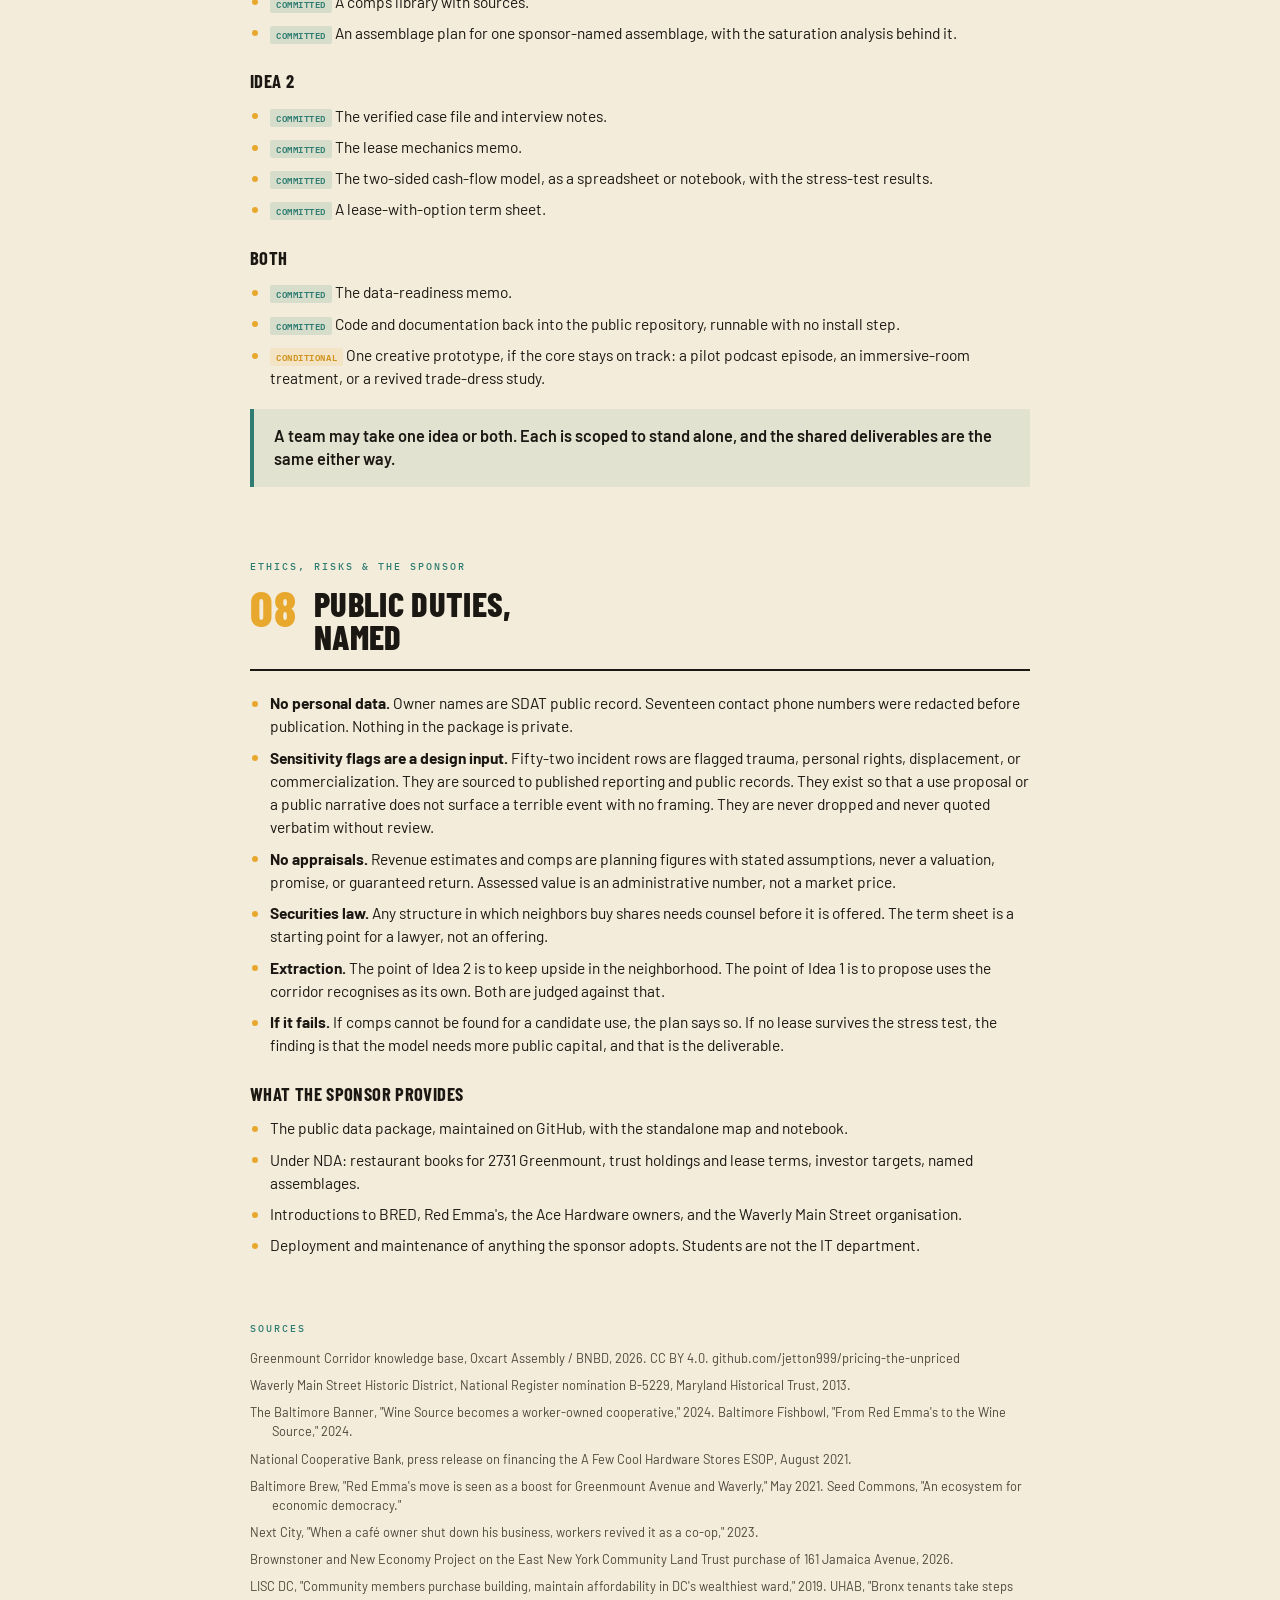
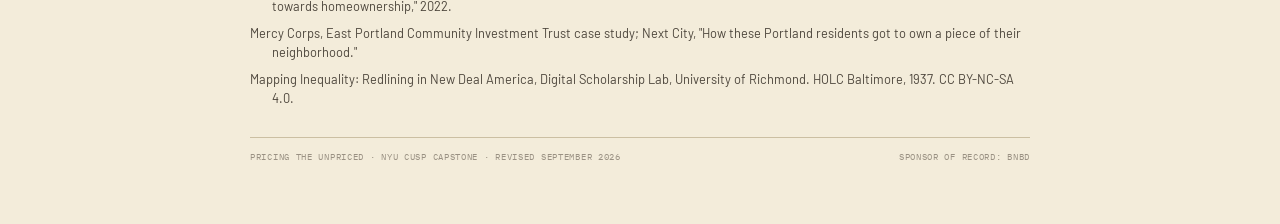
==== commit 081cac5a: "Add the public Matterport tours to the snapshot matterport_tours.csv lists the sponsor's 13 public, " ====
--- a/site/index.html
+++ b/site/index.html
@@ -617,6 +617,7 @@
       <tr><td>grant_program_matches.csv</td><td>5,319</td><td>Property-to-program eligibility matches.</td></tr>
       <tr><td>baseline_snapshots.csv</td><td>883</td><td>Two July 2026 capture days, 28 fields each: the "before" line.</td></tr>
       <tr><td>archive_folders.csv</td><td>31</td><td>The City Archives' DHCD Waverly folders, 1970s and 1980s.</td></tr>
+      <tr><td>matterport_tours.csv</td><td>13</td><td>Public Matterport walkthroughs of 12 of the sponsor's buildings: a link to each.</td></tr>
       <tr><td>archive_scans.csv</td><td>2,260</td><td>Each scanned page filed on a building: caption, depicted date, and a link to the image.</td></tr>
     </tbody>
   </table></div>
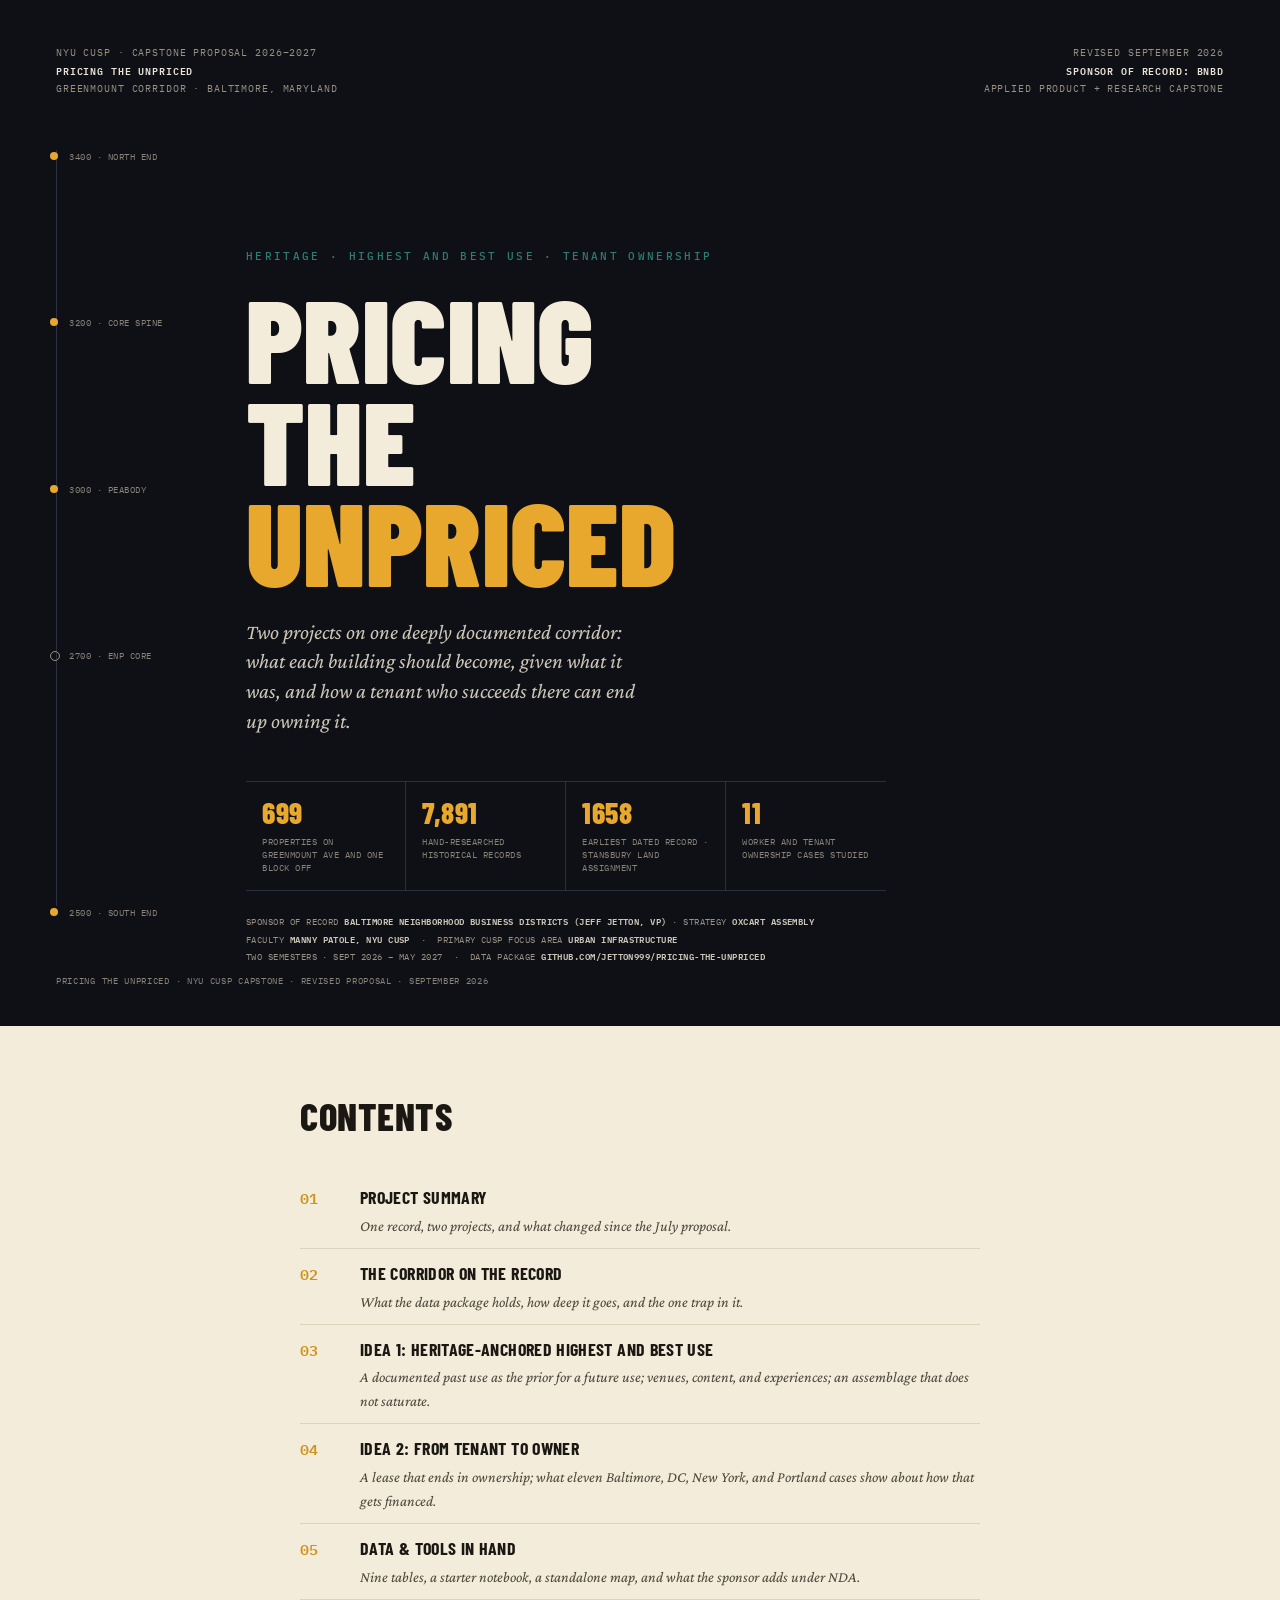
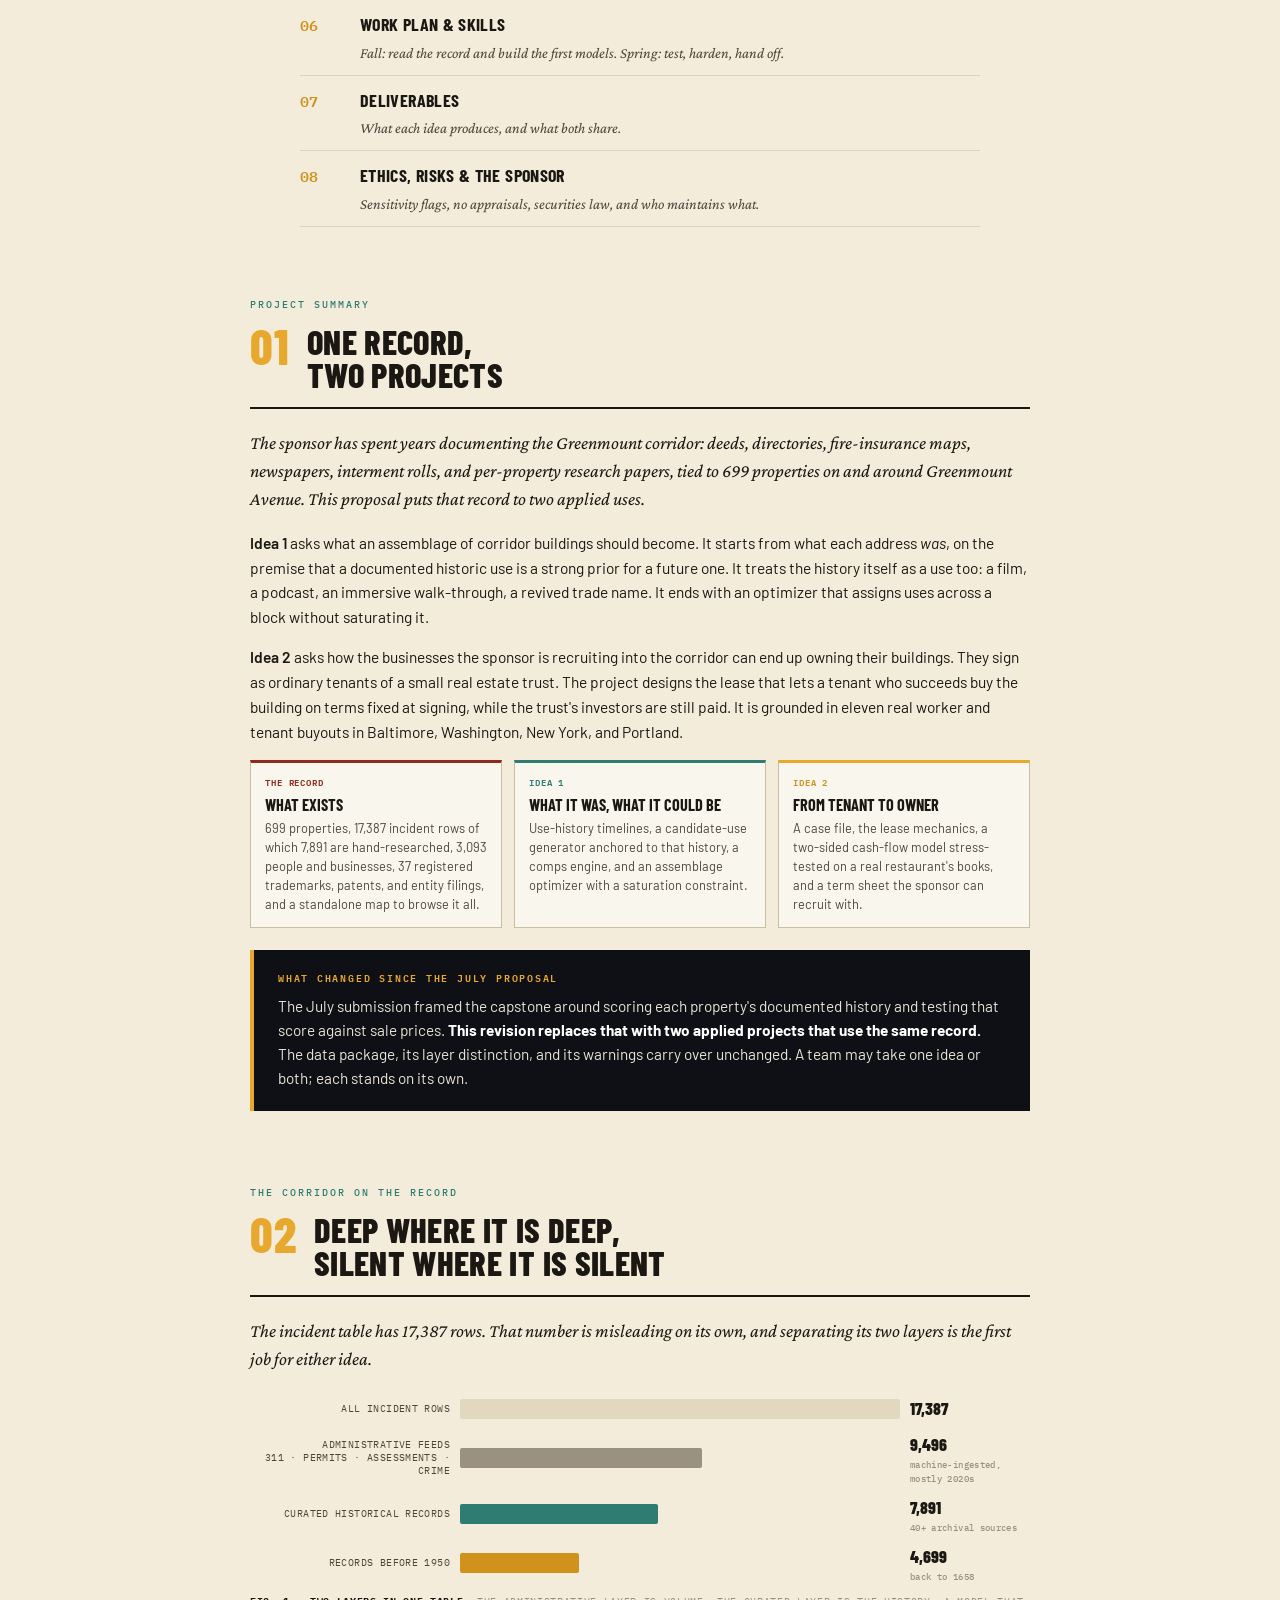
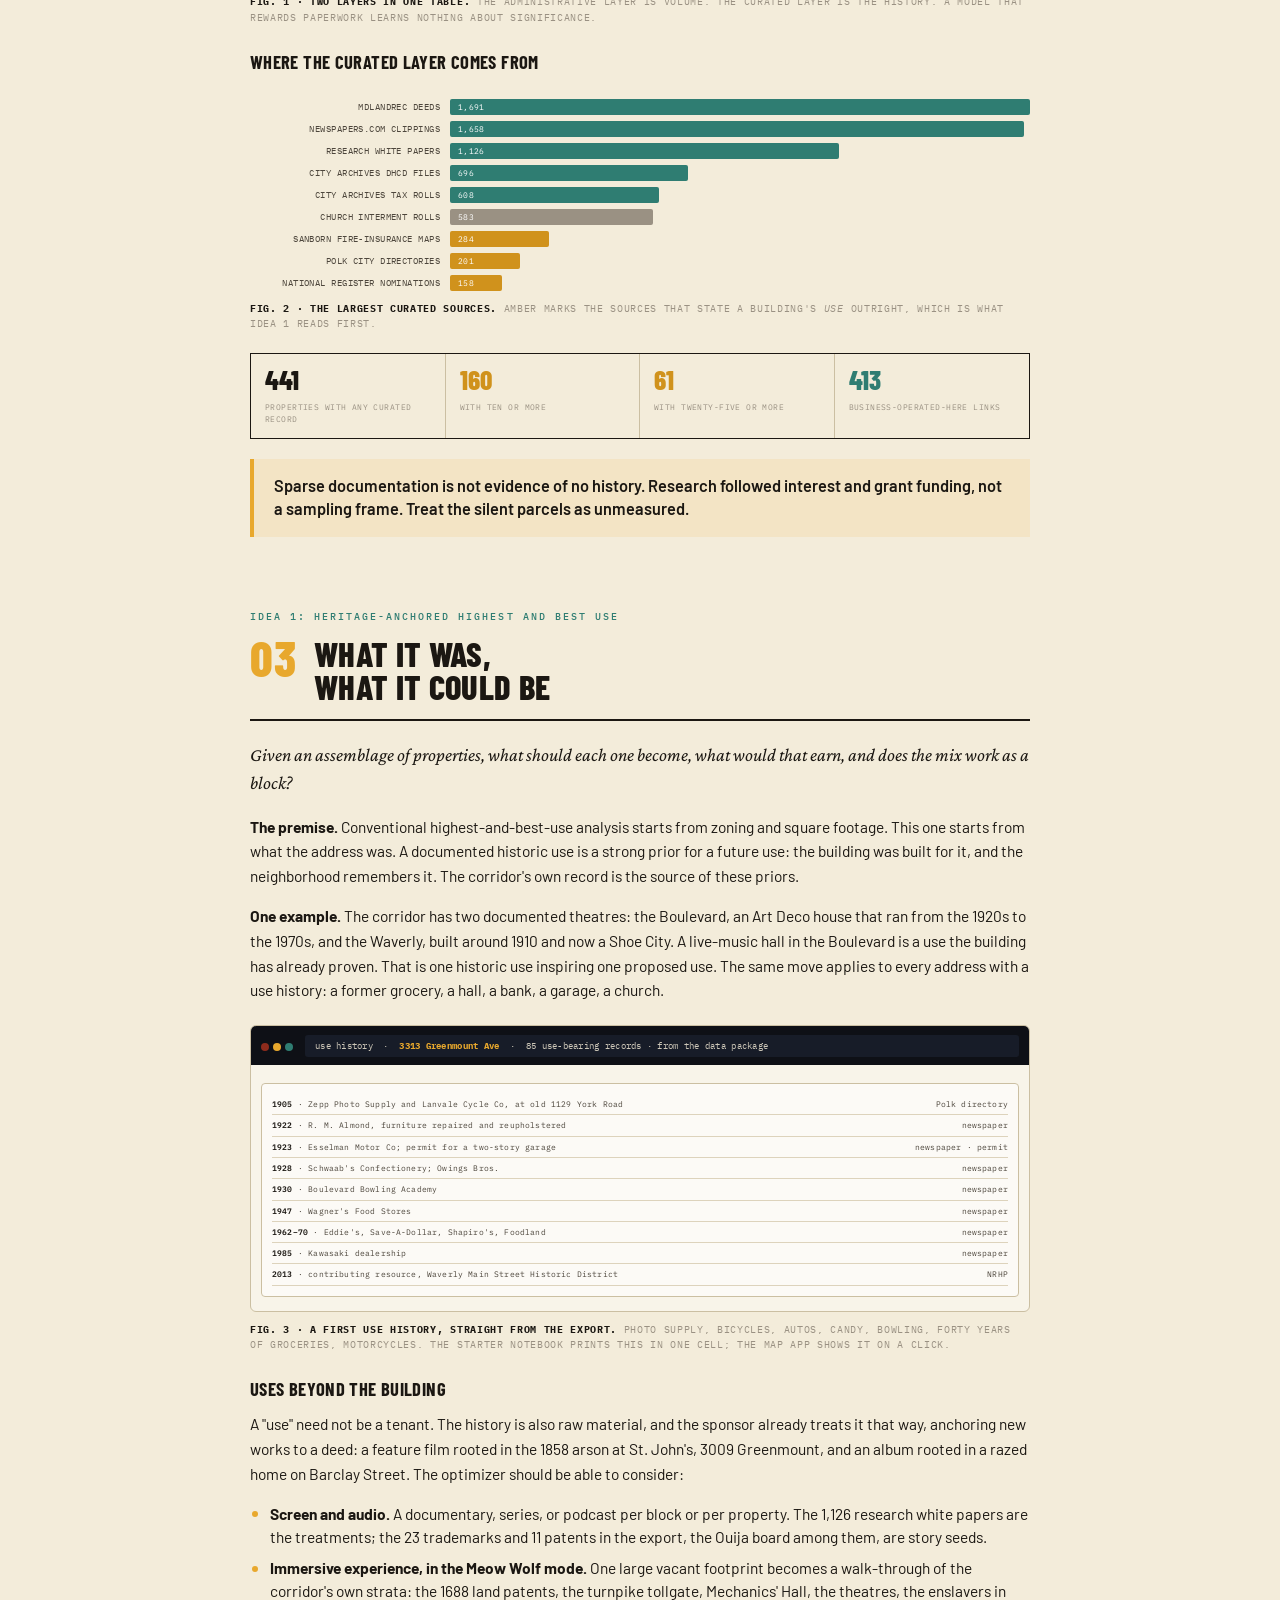
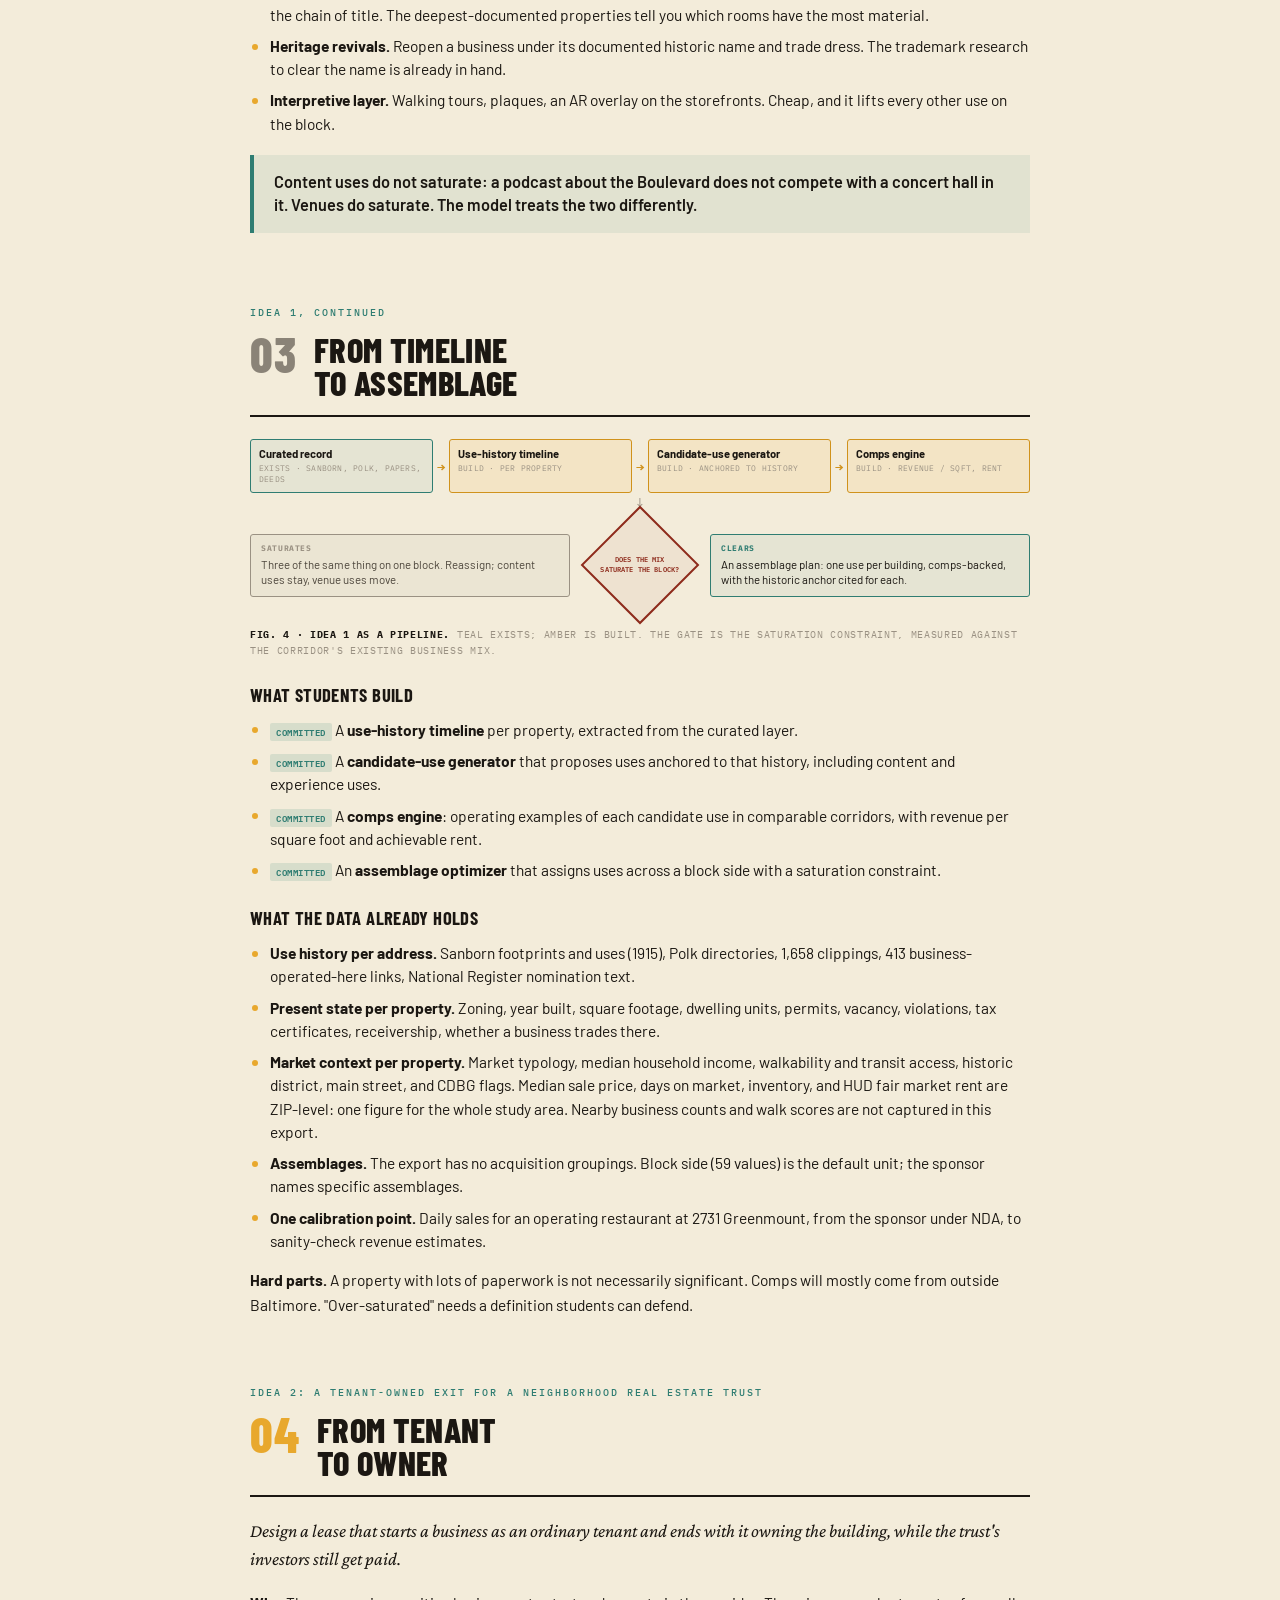
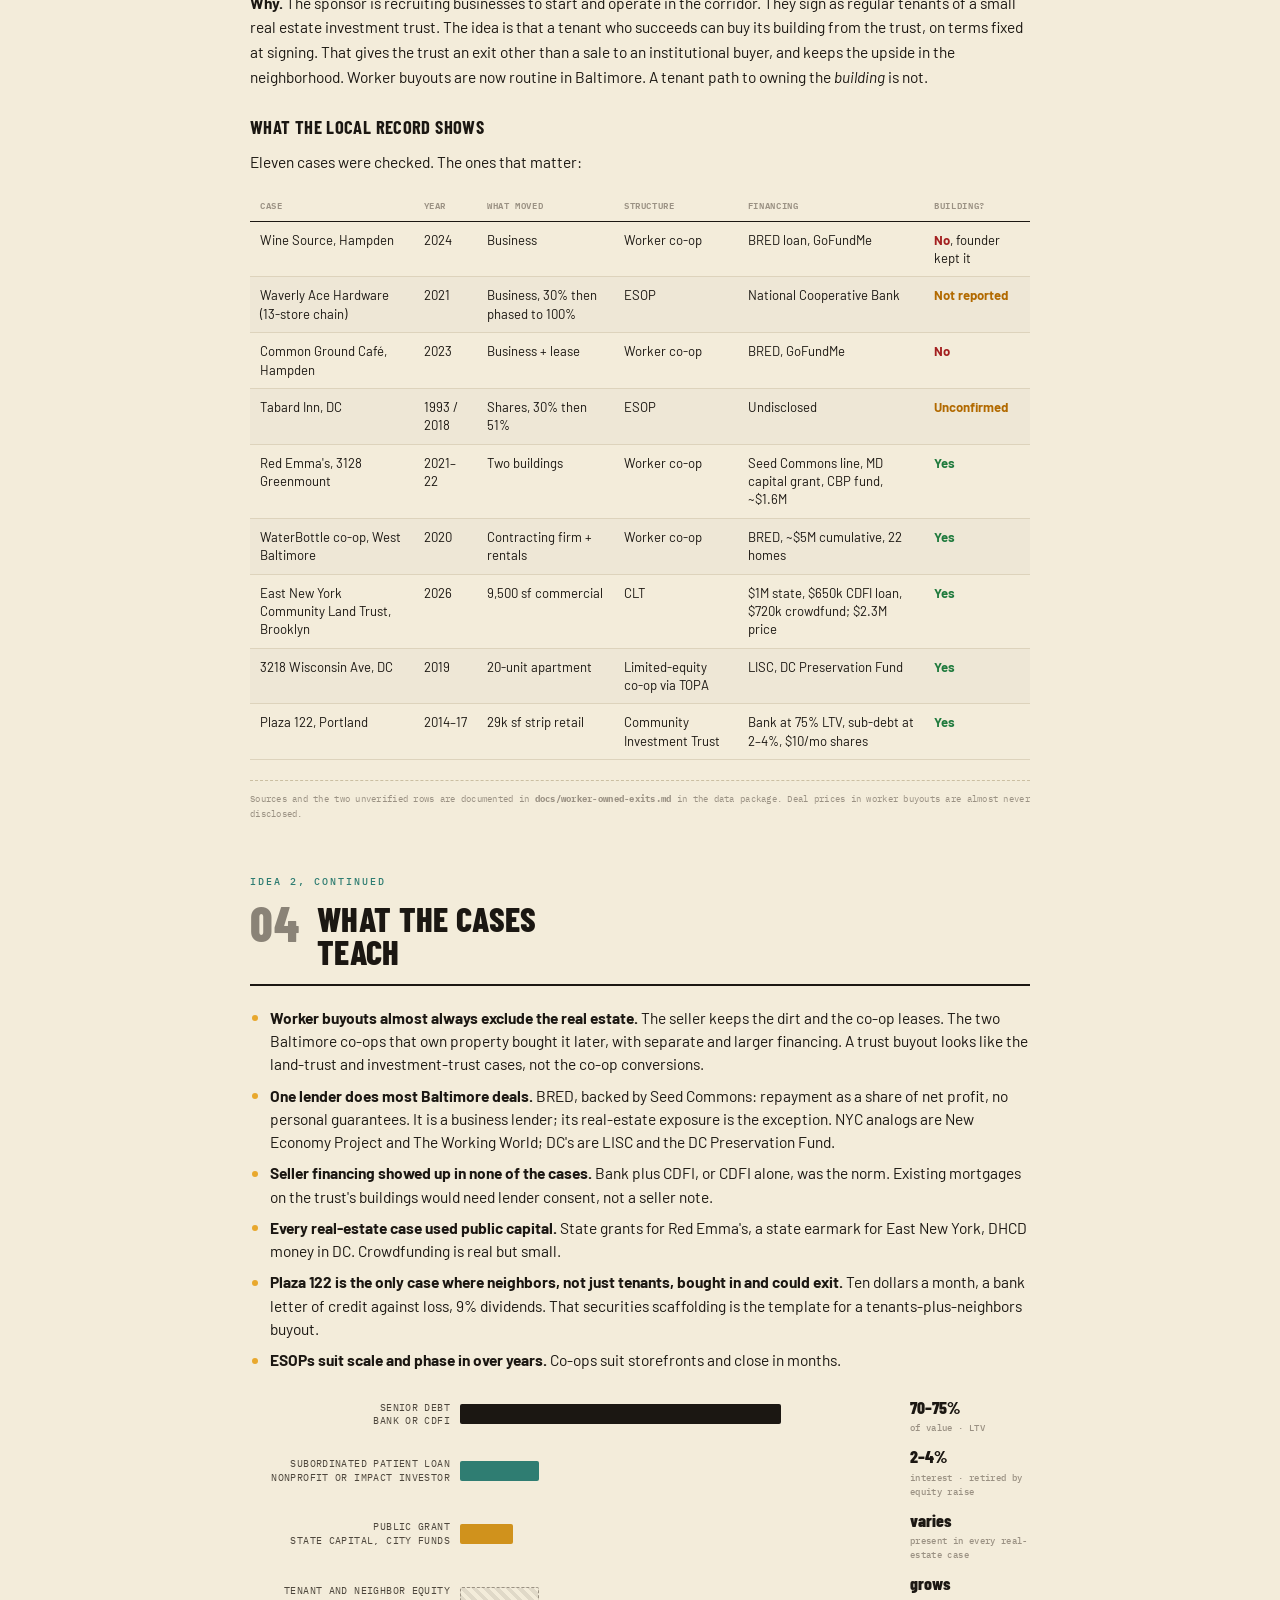
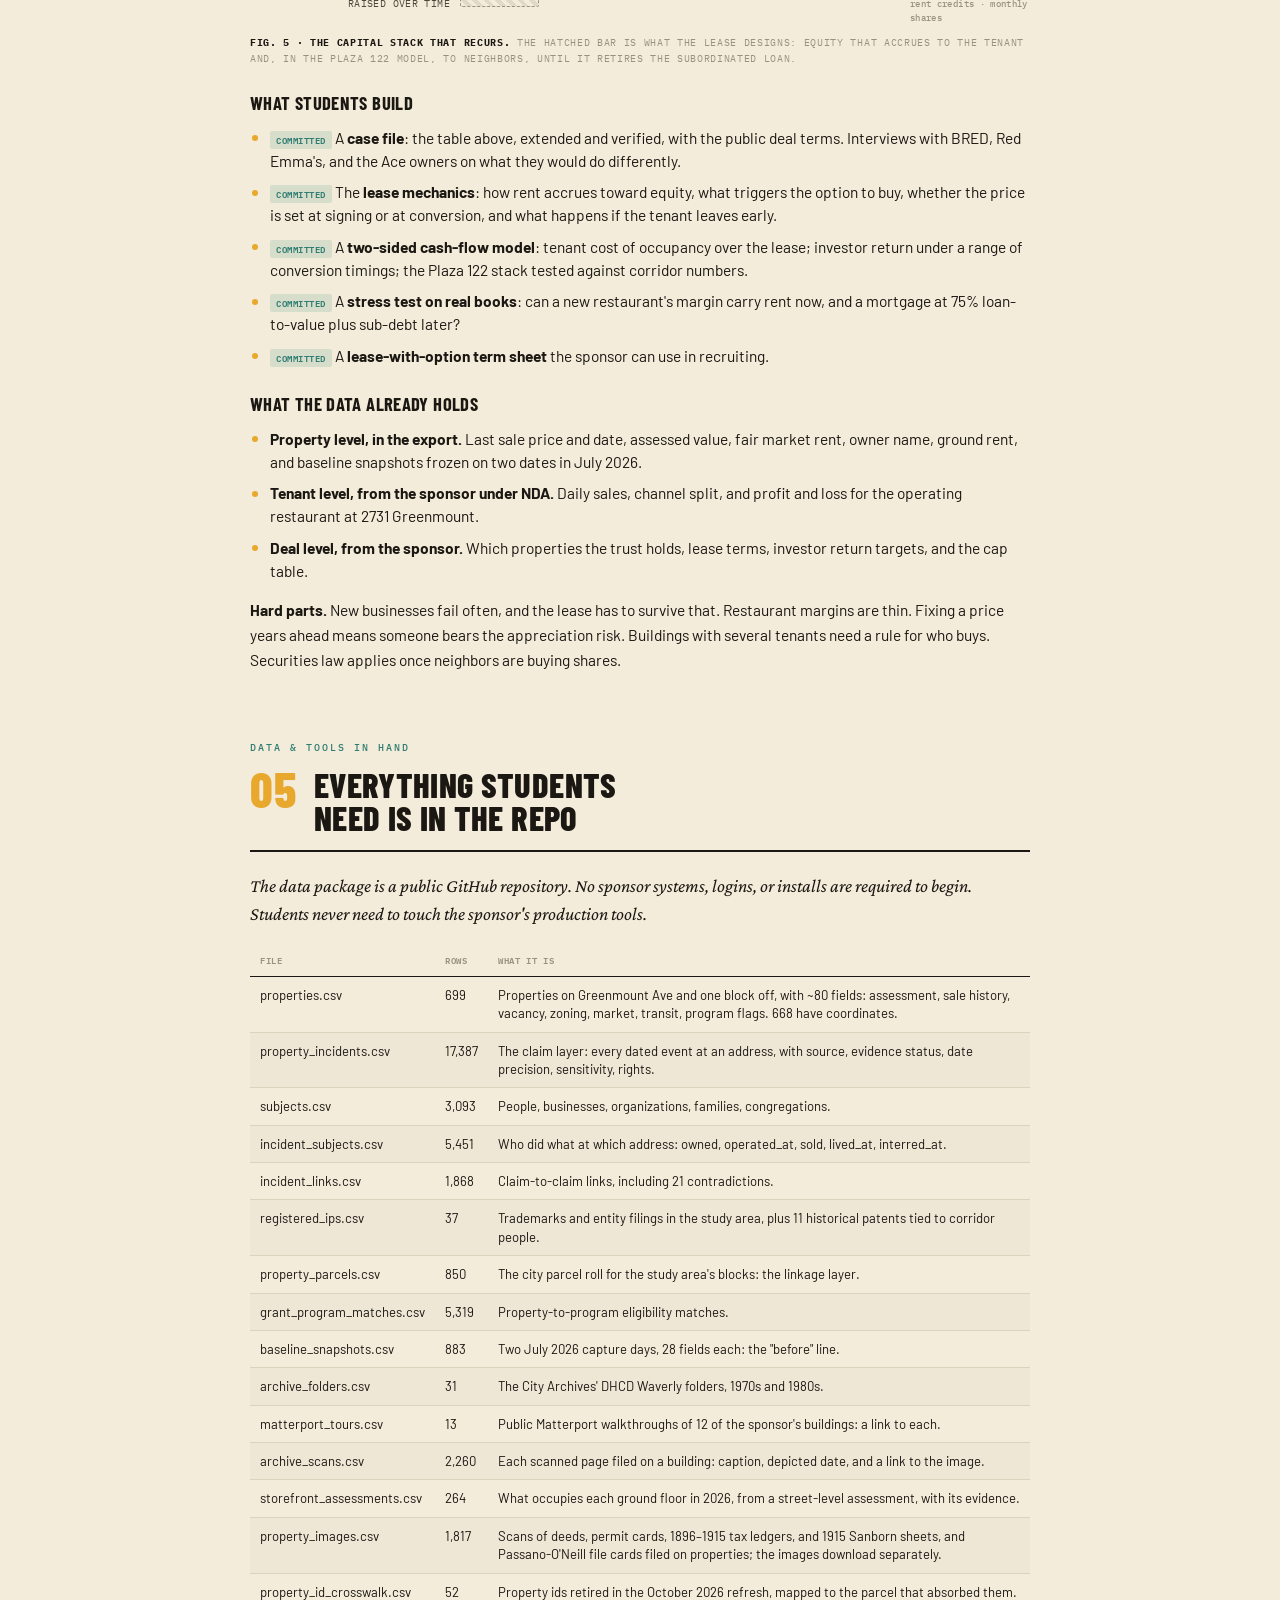
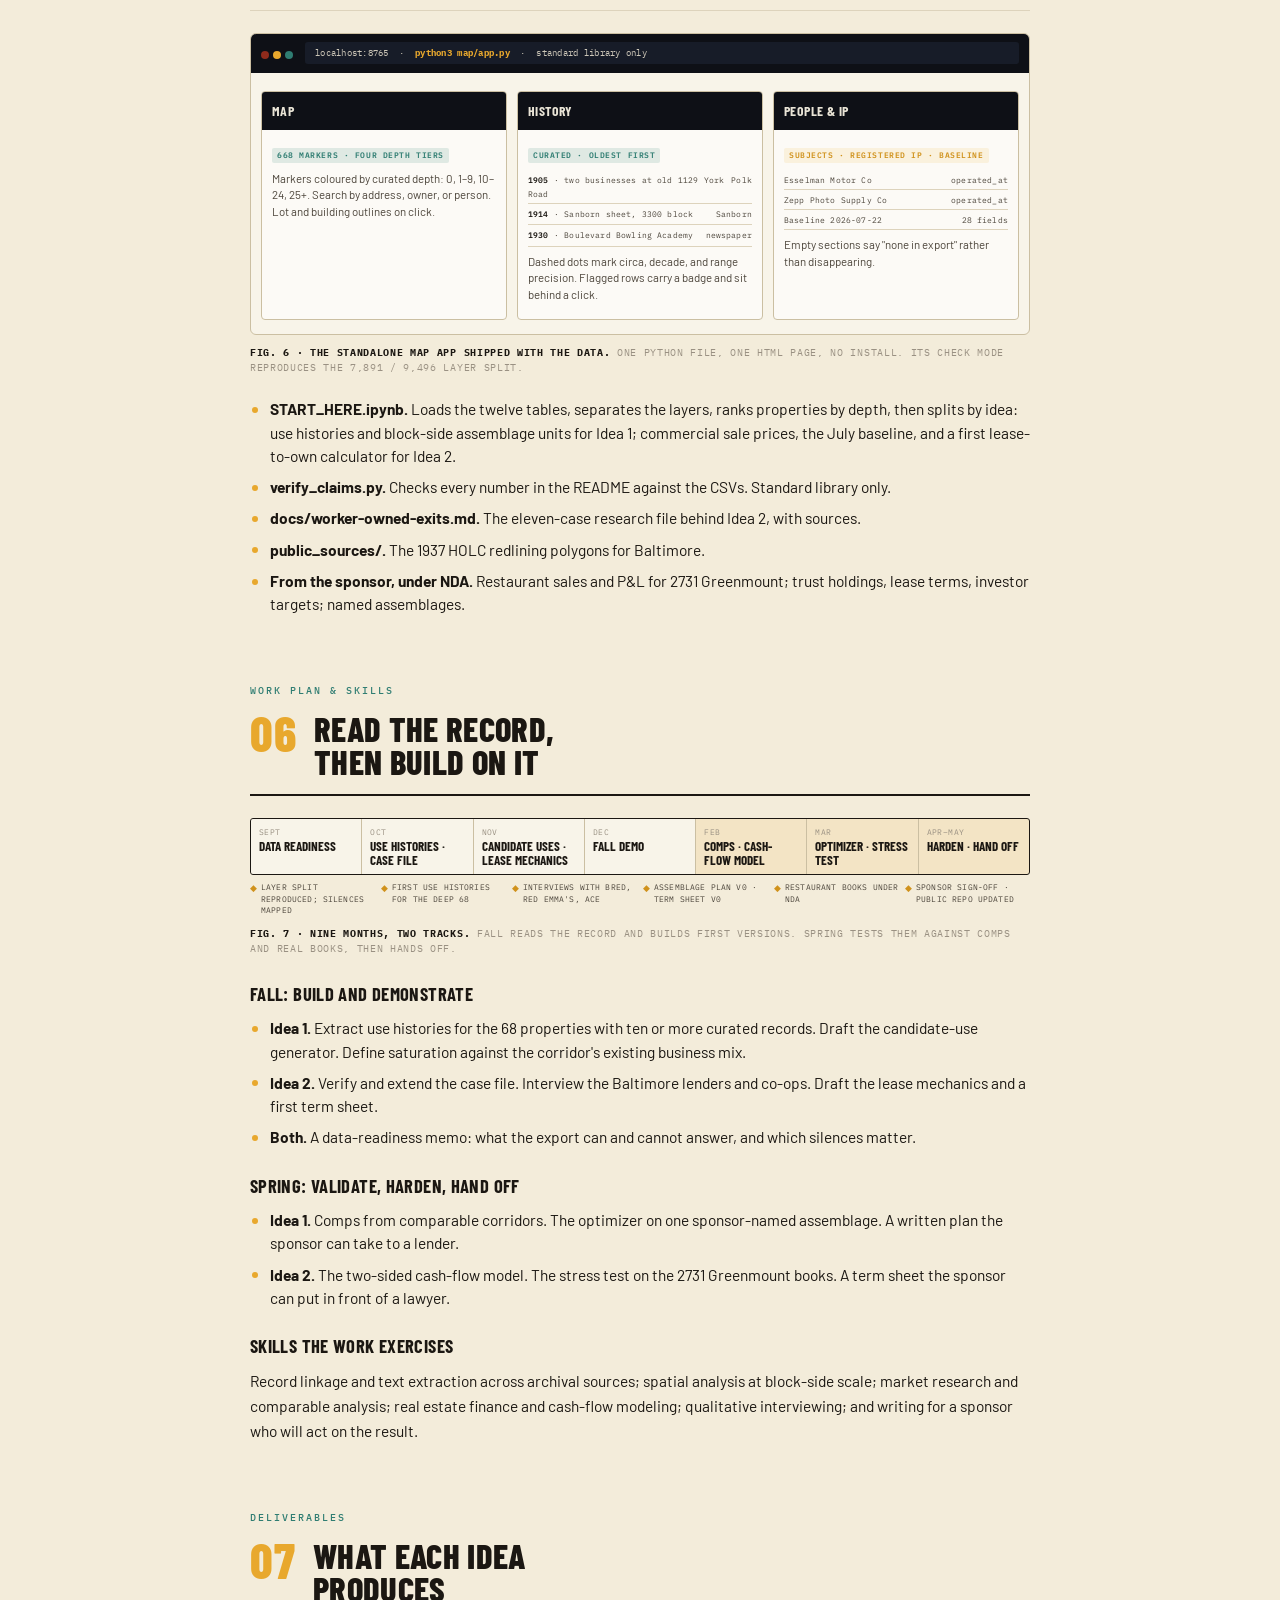
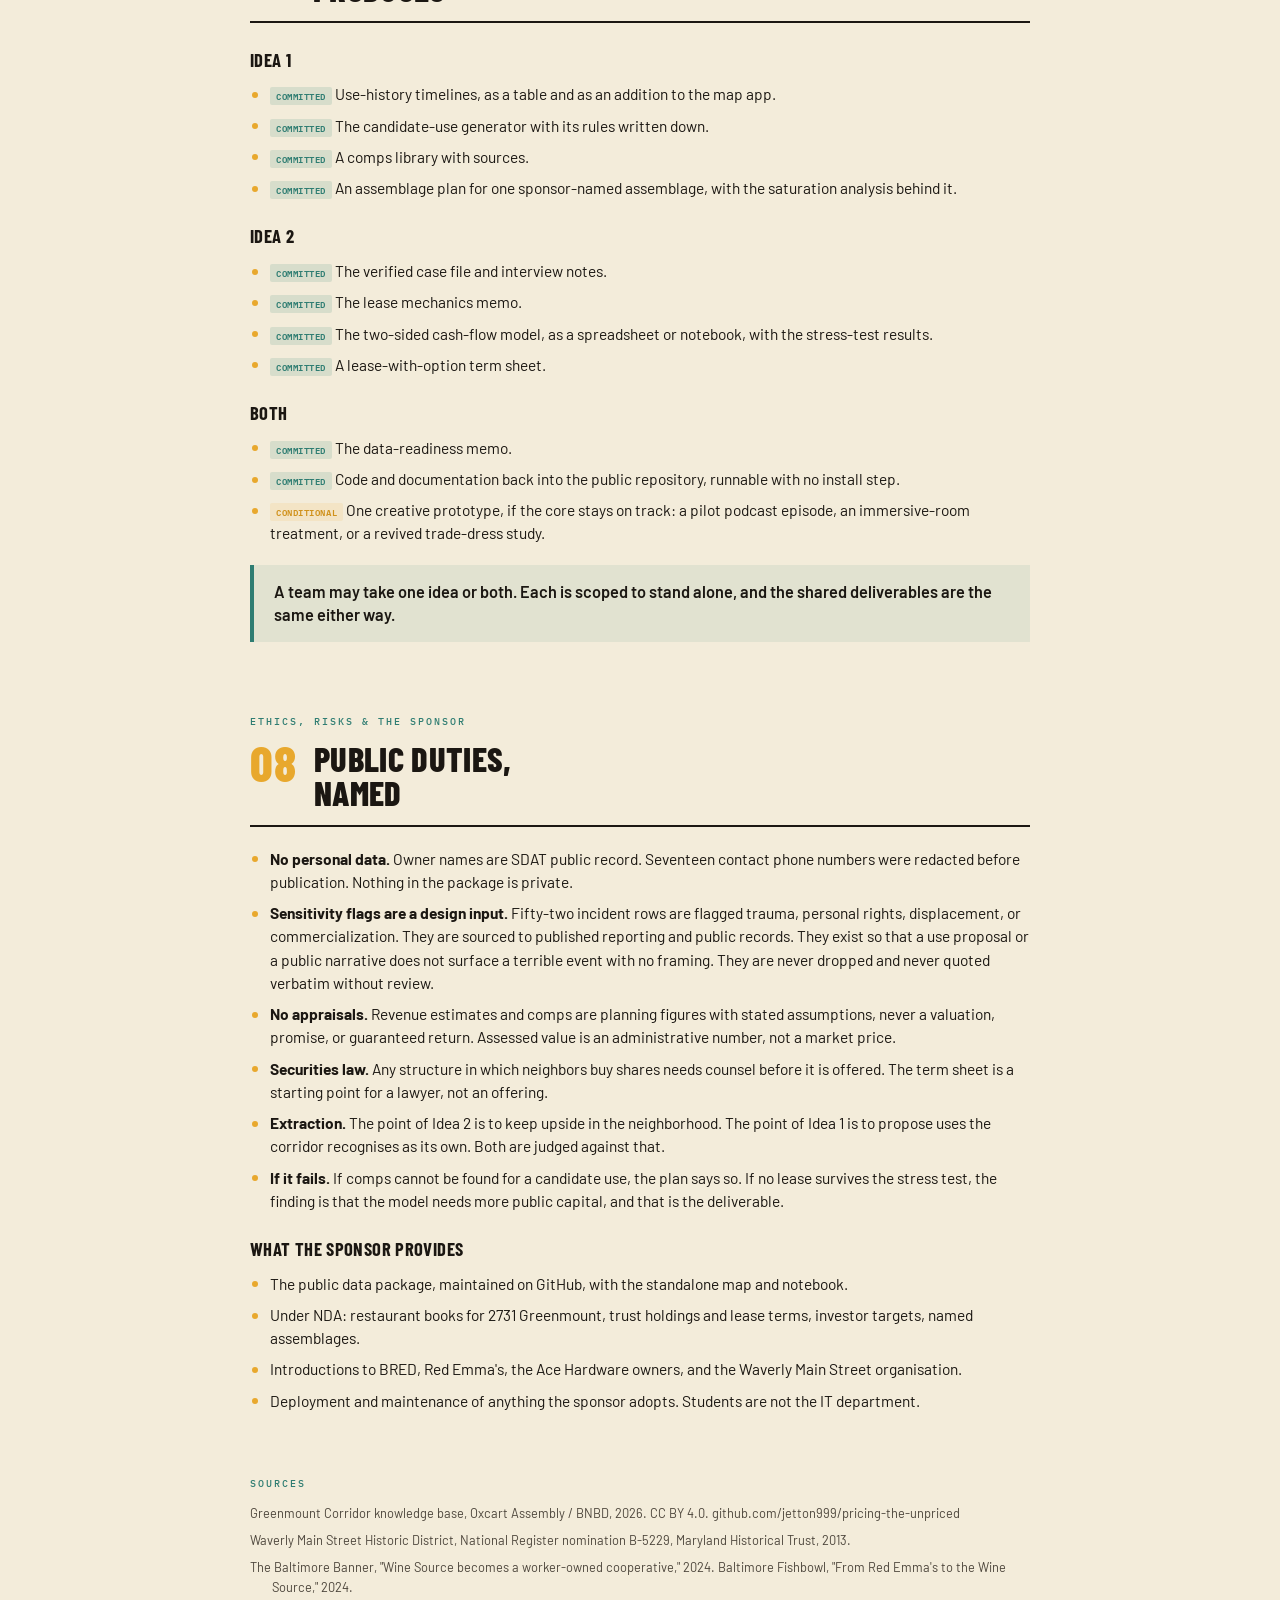
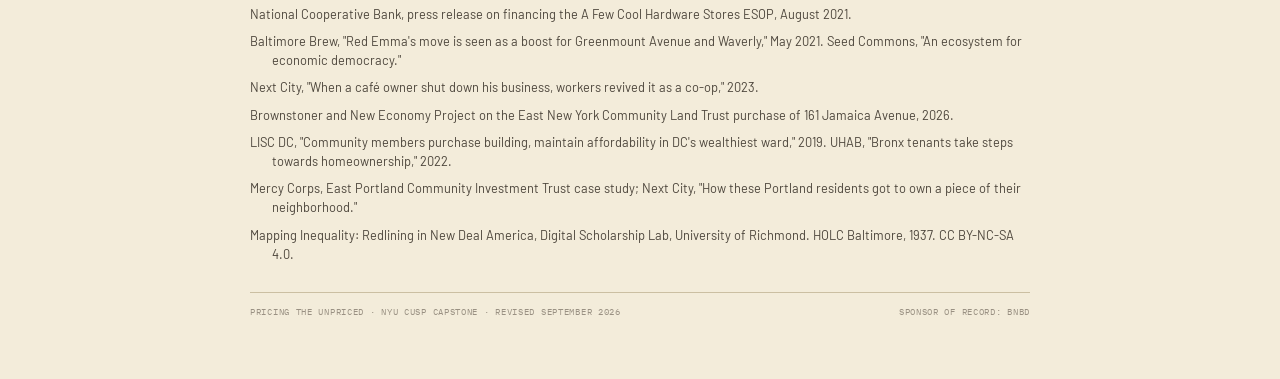
==== commit 72a7564c: "Update the docs and verify_claims.py for the October refresh Every number is the October number and " ====
--- a/site/index.html
+++ b/site/index.html
@@ -344,8 +344,8 @@
     <p class="dek">Two projects on one deeply documented corridor: what each building should become, given what it was, and how a tenant who succeeds there can end up owning it.</p>
 
     <div class="statband">
-      <div class="s"><div class="n">665</div><div class="l">Properties on Greenmount Ave and one block off</div></div>
-      <div class="s"><div class="n">3,597</div><div class="l">Hand-researched historical records</div></div>
+      <div class="s"><div class="n">699</div><div class="l">Properties on Greenmount Ave and one block off</div></div>
+      <div class="s"><div class="n">7,891</div><div class="l">Hand-researched historical records</div></div>
       <div class="s"><div class="n">1658</div><div class="l">Earliest dated record · Stansbury land assignment</div></div>
       <div class="s"><div class="n">11</div><div class="l">Worker and tenant ownership cases studied</div></div>
     </div>
@@ -381,12 +381,12 @@
   <div class="eyebrow">Project Summary</div>
   <div class="head"><div class="num">01</div><h2>One Record,<br>Two Projects</h2></div>
   <div class="ruleline"></div>
-  <p class="dek">The sponsor has spent years documenting the Greenmount corridor: deeds, directories, fire-insurance maps, newspapers, interment rolls, and per-property research papers, tied to 665 properties on and around Greenmount Avenue. This proposal puts that record to two applied uses.</p>
+  <p class="dek">The sponsor has spent years documenting the Greenmount corridor: deeds, directories, fire-insurance maps, newspapers, interment rolls, and per-property research papers, tied to 699 properties on and around Greenmount Avenue. This proposal puts that record to two applied uses.</p>
   <p><strong>Idea 1</strong> asks what an assemblage of corridor buildings should become. It starts from what each address <em>was</em>, on the premise that a documented historic use is a strong prior for a future one. It treats the history itself as a use too: a film, a podcast, an immersive walk-through, a revived trade name. It ends with an optimizer that assigns uses across a block without saturating it.</p>
   <p><strong>Idea 2</strong> asks how the businesses the sponsor is recruiting into the corridor can end up owning their buildings. They sign as ordinary tenants of a small real estate trust. The project designs the lease that lets a tenant who succeeds buy the building on terms fixed at signing, while the trust's investors are still paid. It is grounded in eleven real worker and tenant buyouts in Baltimore, Washington, New York, and Portland.</p>
 
   <div class="cards3">
-    <div class="card"><div class="ck">The record</div><h4>What exists</h4><p>665 properties, 10,576 incident rows of which 3,597 are hand-researched, 3,094 people and businesses, 37 registered trademarks, patents, and entity filings, and a standalone map to browse it all.</p></div>
+    <div class="card"><div class="ck">The record</div><h4>What exists</h4><p>699 properties, 17,387 incident rows of which 7,891 are hand-researched, 3,093 people and businesses, 37 registered trademarks, patents, and entity filings, and a standalone map to browse it all.</p></div>
     <div class="card"><div class="ck">Idea 1</div><h4>What it was, what it could be</h4><p>Use-history timelines, a candidate-use generator anchored to that history, a comps engine, and an assemblage optimizer with a saturation constraint.</p></div>
     <div class="card"><div class="ck">Idea 2</div><h4>From tenant to owner</h4><p>A case file, the lease mechanics, a two-sided cash-flow model stress-tested on a real restaurant's books, and a term sheet the sponsor can recruit with.</p></div>
   </div>
@@ -403,14 +403,14 @@
   <div class="eyebrow">The Corridor on the Record</div>
   <div class="head"><div class="num">02</div><h2>Deep Where It Is Deep,<br>Silent Where It Is Silent</h2></div>
   <div class="ruleline"></div>
-  <p class="dek">The incident table has 10,576 rows. That number is misleading on its own, and separating its two layers is the first job for either idea.</p>
+  <p class="dek">The incident table has 17,387 rows. That number is misleading on its own, and separating its two layers is the first job for either idea.</p>
 
   <figure class="viz">
     <div class="nest">
-      <div class="row"><div class="lb">All incident rows</div><div class="bar" style="width:100%;background:var(--cream-3)"></div><div class="val">10,576</div></div>
-      <div class="row"><div class="lb">Administrative feeds<br>311 · permits · assessments · crime</div><div class="bar" style="width:66%;background:var(--stone)"></div><div class="val">6,979<small>machine-ingested, mostly 2020s</small></div></div>
-      <div class="row"><div class="lb">Curated historical records</div><div class="bar" style="width:34%;background:var(--teal)"></div><div class="val">3,597<small>40+ archival sources</small></div></div>
-      <div class="row"><div class="lb">Records before 1950</div><div class="bar" style="width:21%;background:var(--amber-soft)"></div><div class="val">2,259<small>back to 1658</small></div></div>
+      <div class="row"><div class="lb">All incident rows</div><div class="bar" style="width:100%;background:var(--cream-3)"></div><div class="val">17,387</div></div>
+      <div class="row"><div class="lb">Administrative feeds<br>311 · permits · assessments · crime</div><div class="bar" style="width:55%;background:var(--stone)"></div><div class="val">9,496<small>machine-ingested, mostly 2020s</small></div></div>
+      <div class="row"><div class="lb">Curated historical records</div><div class="bar" style="width:45%;background:var(--teal)"></div><div class="val">7,891<small>40+ archival sources</small></div></div>
+      <div class="row"><div class="lb">Records before 1950</div><div class="bar" style="width:27%;background:var(--amber-soft)"></div><div class="val">4,699<small>back to 1658</small></div></div>
     </div>
     <figcaption><b>Fig. 1 · Two layers in one table.</b> The administrative layer is volume. The curated layer is the history. A model that rewards paperwork learns nothing about significance.</figcaption>
   </figure>
@@ -418,22 +418,24 @@
   <h3 class="sub">Where the curated layer comes from</h3>
   <figure class="viz">
     <div class="minibar">
-      <div class="row"><div class="lb">Research white papers</div><div class="bar" style="width:100%;background:var(--teal)"><span>1,138</span></div></div>
-      <div class="row"><div class="lb">Newspapers.com clippings</div><div class="bar" style="width:58%;background:var(--teal)"><span>661</span></div></div>
-      <div class="row"><div class="lb">Church interment rolls</div><div class="bar" style="width:51%;background:var(--stone)"><span>583</span></div></div>
-      <div class="row"><div class="lb">MDLandRec deeds</div><div class="bar" style="width:43%;background:var(--teal)"><span>492</span></div></div>
-      <div class="row"><div class="lb">Sanborn fire-insurance maps</div><div class="bar" style="width:22%;background:var(--amber-soft)"><span>254</span></div></div>
-      <div class="row"><div class="lb">National Register nominations</div><div class="bar" style="width:12%;background:var(--amber-soft)"><span>139</span></div></div>
-      <div class="row"><div class="lb">Polk city directories</div><div class="bar" style="width:6%;background:var(--amber-soft)"><span>63</span></div></div>
+      <div class="row"><div class="lb">MDLandRec deeds</div><div class="bar" style="width:100%;background:var(--teal)"><span>1,691</span></div></div>
+      <div class="row"><div class="lb">Newspapers.com clippings</div><div class="bar" style="width:99%;background:var(--teal)"><span>1,658</span></div></div>
+      <div class="row"><div class="lb">Research white papers</div><div class="bar" style="width:67%;background:var(--teal)"><span>1,126</span></div></div>
+      <div class="row"><div class="lb">City Archives DHCD files</div><div class="bar" style="width:41%;background:var(--teal)"><span>696</span></div></div>
+      <div class="row"><div class="lb">City Archives tax rolls</div><div class="bar" style="width:36%;background:var(--teal)"><span>608</span></div></div>
+      <div class="row"><div class="lb">Church interment rolls</div><div class="bar" style="width:35%;background:var(--stone)"><span>583</span></div></div>
+      <div class="row"><div class="lb">Sanborn fire-insurance maps</div><div class="bar" style="width:17%;background:var(--amber-soft)"><span>284</span></div></div>
+      <div class="row"><div class="lb">Polk city directories</div><div class="bar" style="width:12%;background:var(--amber-soft)"><span>201</span></div></div>
+      <div class="row"><div class="lb">National Register nominations</div><div class="bar" style="width:9%;background:var(--amber-soft)"><span>158</span></div></div>
     </div>
     <figcaption><b>Fig. 2 · The largest curated sources.</b> Amber marks the sources that state a building's <em>use</em> outright, which is what Idea 1 reads first.</figcaption>
   </figure>
 
   <div class="stat-cream">
-    <div class="s"><div class="n">312</div><div class="l">Properties with any curated record</div></div>
-    <div class="s"><div class="n am">68</div><div class="l">With ten or more</div></div>
-    <div class="s"><div class="n am">22</div><div class="l">With twenty-five or more</div></div>
-    <div class="s"><div class="n te">415</div><div class="l">Business-operated-here links</div></div>
+    <div class="s"><div class="n">441</div><div class="l">Properties with any curated record</div></div>
+    <div class="s"><div class="n am">160</div><div class="l">With ten or more</div></div>
+    <div class="s"><div class="n am">61</div><div class="l">With twenty-five or more</div></div>
+    <div class="s"><div class="n te">413</div><div class="l">Business-operated-here links</div></div>
   </div>
   <div class="callout"><p>Sparse documentation is not evidence of no history. Research followed interest and grant funding, not a sampling frame. Treat the silent parcels as unmeasured.</p></div>
   <div class="pfoot"><span>Pricing the Unpriced · NYU CUSP Capstone</span><span>04</span></div>
@@ -473,7 +475,7 @@
   <h3 class="sub">Uses beyond the building</h3>
   <p>A "use" need not be a tenant. The history is also raw material, and the sponsor already treats it that way, anchoring new works to a deed: a feature film rooted in the 1858 arson at St. John's, 3009 Greenmount, and an album rooted in a razed home on Barclay Street. The optimizer should be able to consider:</p>
   <ul>
-    <li><span class="runin">Screen and audio.</span> A documentary, series, or podcast per block or per property. The 1,138 research white papers are the treatments; the 23 trademarks and 11 patents in the export, the Ouija board among them, are story seeds.</li>
+    <li><span class="runin">Screen and audio.</span> A documentary, series, or podcast per block or per property. The 1,126 research white papers are the treatments; the 23 trademarks and 11 patents in the export, the Ouija board among them, are story seeds.</li>
     <li><span class="runin">Immersive experience, in the Meow Wolf mode.</span> One large vacant footprint becomes a walk-through of the corridor's own strata: the 1688 land patents, the turnpike tollgate, Mechanics' Hall, the theatres, the enslavers in the chain of title. The deepest-documented properties tell you which rooms have the most material.</li>
     <li><span class="runin">Heritage revivals.</span> Reopen a business under its documented historic name and trade dress. The trademark research to clear the name is already in hand.</li>
     <li><span class="runin">Interpretive layer.</span> Walking tours, plaques, an AR overlay on the storefronts. Cheap, and it lifts every other use on the block.</li>
@@ -516,7 +518,7 @@
 
   <h3 class="sub">What the data already holds</h3>
   <ul>
-    <li><span class="runin">Use history per address.</span> Sanborn footprints and uses (1915), Polk directories, 661 clippings, 415 business-operated-here links, National Register nomination text.</li>
+    <li><span class="runin">Use history per address.</span> Sanborn footprints and uses (1915), Polk directories, 1,658 clippings, 413 business-operated-here links, National Register nomination text.</li>
     <li><span class="runin">Present state per property.</span> Zoning, year built, square footage, dwelling units, permits, vacancy, violations, tax certificates, receivership, whether a business trades there.</li>
     <li><span class="runin">Market context per property.</span> Market typology, median household income, walkability and transit access, historic district, main street, and CDBG flags. Median sale price, days on market, inventory, and HUD fair market rent are ZIP-level: one figure for the whole study area. Nearby business counts and walk scores are not captured in this export.</li>
     <li><span class="runin">Assemblages.</span> The export has no acquisition groupings. Block side (59 values) is the default unit; the sponsor names specific assemblages.</li>
@@ -607,18 +609,21 @@
   <div class="tbl-wrap"><table>
     <thead><tr><th>File</th><th>Rows</th><th>What it is</th></tr></thead>
     <tbody>
-      <tr><td>properties.csv</td><td>665</td><td>Properties on Greenmount Ave and one block off, with ~80 fields: assessment, sale history, vacancy, zoning, market, transit, program flags. 592 have coordinates.</td></tr>
-      <tr><td>property_incidents.csv</td><td>10,576</td><td>The claim layer: every dated event at an address, with source, evidence status, date precision, sensitivity, rights.</td></tr>
-      <tr><td>subjects.csv</td><td>3,094</td><td>People, businesses, organizations, families, congregations.</td></tr>
-      <tr><td>incident_subjects.csv</td><td>5,459</td><td>Who did what at which address: owned, operated_at, sold, lived_at, interred_at.</td></tr>
-      <tr><td>incident_links.csv</td><td>236</td><td>Claim-to-claim links, including 3 contradictions.</td></tr>
+      <tr><td>properties.csv</td><td>699</td><td>Properties on Greenmount Ave and one block off, with ~80 fields: assessment, sale history, vacancy, zoning, market, transit, program flags. 668 have coordinates.</td></tr>
+      <tr><td>property_incidents.csv</td><td>17,387</td><td>The claim layer: every dated event at an address, with source, evidence status, date precision, sensitivity, rights.</td></tr>
+      <tr><td>subjects.csv</td><td>3,093</td><td>People, businesses, organizations, families, congregations.</td></tr>
+      <tr><td>incident_subjects.csv</td><td>5,451</td><td>Who did what at which address: owned, operated_at, sold, lived_at, interred_at.</td></tr>
+      <tr><td>incident_links.csv</td><td>1,868</td><td>Claim-to-claim links, including 21 contradictions.</td></tr>
       <tr><td>registered_ips.csv</td><td>37</td><td>Trademarks and entity filings in the study area, plus 11 historical patents tied to corridor people.</td></tr>
-      <tr><td>property_parcels.csv</td><td>786</td><td>The city parcel roll for the study area's blocks: the linkage layer.</td></tr>
+      <tr><td>property_parcels.csv</td><td>850</td><td>The city parcel roll for the study area's blocks: the linkage layer.</td></tr>
       <tr><td>grant_program_matches.csv</td><td>5,319</td><td>Property-to-program eligibility matches.</td></tr>
       <tr><td>baseline_snapshots.csv</td><td>883</td><td>Two July 2026 capture days, 28 fields each: the "before" line.</td></tr>
       <tr><td>archive_folders.csv</td><td>31</td><td>The City Archives' DHCD Waverly folders, 1970s and 1980s.</td></tr>
       <tr><td>matterport_tours.csv</td><td>13</td><td>Public Matterport walkthroughs of 12 of the sponsor's buildings: a link to each.</td></tr>
       <tr><td>archive_scans.csv</td><td>2,260</td><td>Each scanned page filed on a building: caption, depicted date, and a link to the image.</td></tr>
+      <tr><td>storefront_assessments.csv</td><td>264</td><td>What occupies each ground floor in 2026, from a street-level assessment, with its evidence.</td></tr>
+      <tr><td>property_images.csv</td><td>1,817</td><td>Scans of deeds, permit cards, 1896–1915 tax ledgers, and 1915 Sanborn sheets, and Passano-O'Neill file cards filed on properties; the images download separately.</td></tr>
+      <tr><td>property_id_crosswalk.csv</td><td>52</td><td>Property ids retired in the October 2026 refresh, mapped to the parcel that absorbed them.</td></tr>
     </tbody>
   </table></div>
 
@@ -628,7 +633,7 @@
       <div class="inner">
       <div class="mock">
         <div class="panel"><div class="ph">Map</div><div class="pb">
-          <span class="badge fact">584 markers · four depth tiers</span>
+          <span class="badge fact">668 markers · four depth tiers</span>
           <div class="line">Markers coloured by curated depth: 0, 1–9, 10–24, 25+. Search by address, owner, or person. Lot and building outlines on click.</div>
         </div></div>
         <div class="panel"><div class="ph">History</div><div class="pb">
@@ -648,11 +653,11 @@
       </div>
       </div>
     </div>
-    <figcaption><b>Fig. 6 · The standalone map app shipped with the data.</b> One Python file, one HTML page, no install. Its check mode reproduces the 3,597 / 6,979 layer split.</figcaption>
+    <figcaption><b>Fig. 6 · The standalone map app shipped with the data.</b> One Python file, one HTML page, no install. Its check mode reproduces the 7,891 / 9,496 layer split.</figcaption>
   </figure>
 
   <ul>
-    <li><span class="runin">START_HERE.ipynb.</span> Loads the nine tables, separates the layers, ranks properties by depth, then splits by idea: use histories and block-side assemblage units for Idea 1; commercial sale prices, the July baseline, and a first lease-to-own calculator for Idea 2.</li>
+    <li><span class="runin">START_HERE.ipynb.</span> Loads the twelve tables, separates the layers, ranks properties by depth, then splits by idea: use histories and block-side assemblage units for Idea 1; commercial sale prices, the July baseline, and a first lease-to-own calculator for Idea 2.</li>
     <li><span class="runin">verify_claims.py.</span> Checks every number in the README against the CSVs. Standard library only.</li>
     <li><span class="runin">docs/worker-owned-exits.md.</span> The eleven-case research file behind Idea 2, with sources.</li>
     <li><span class="runin">public_sources/.</span> The 1937 HOLC redlining polygons for Baltimore.</li>
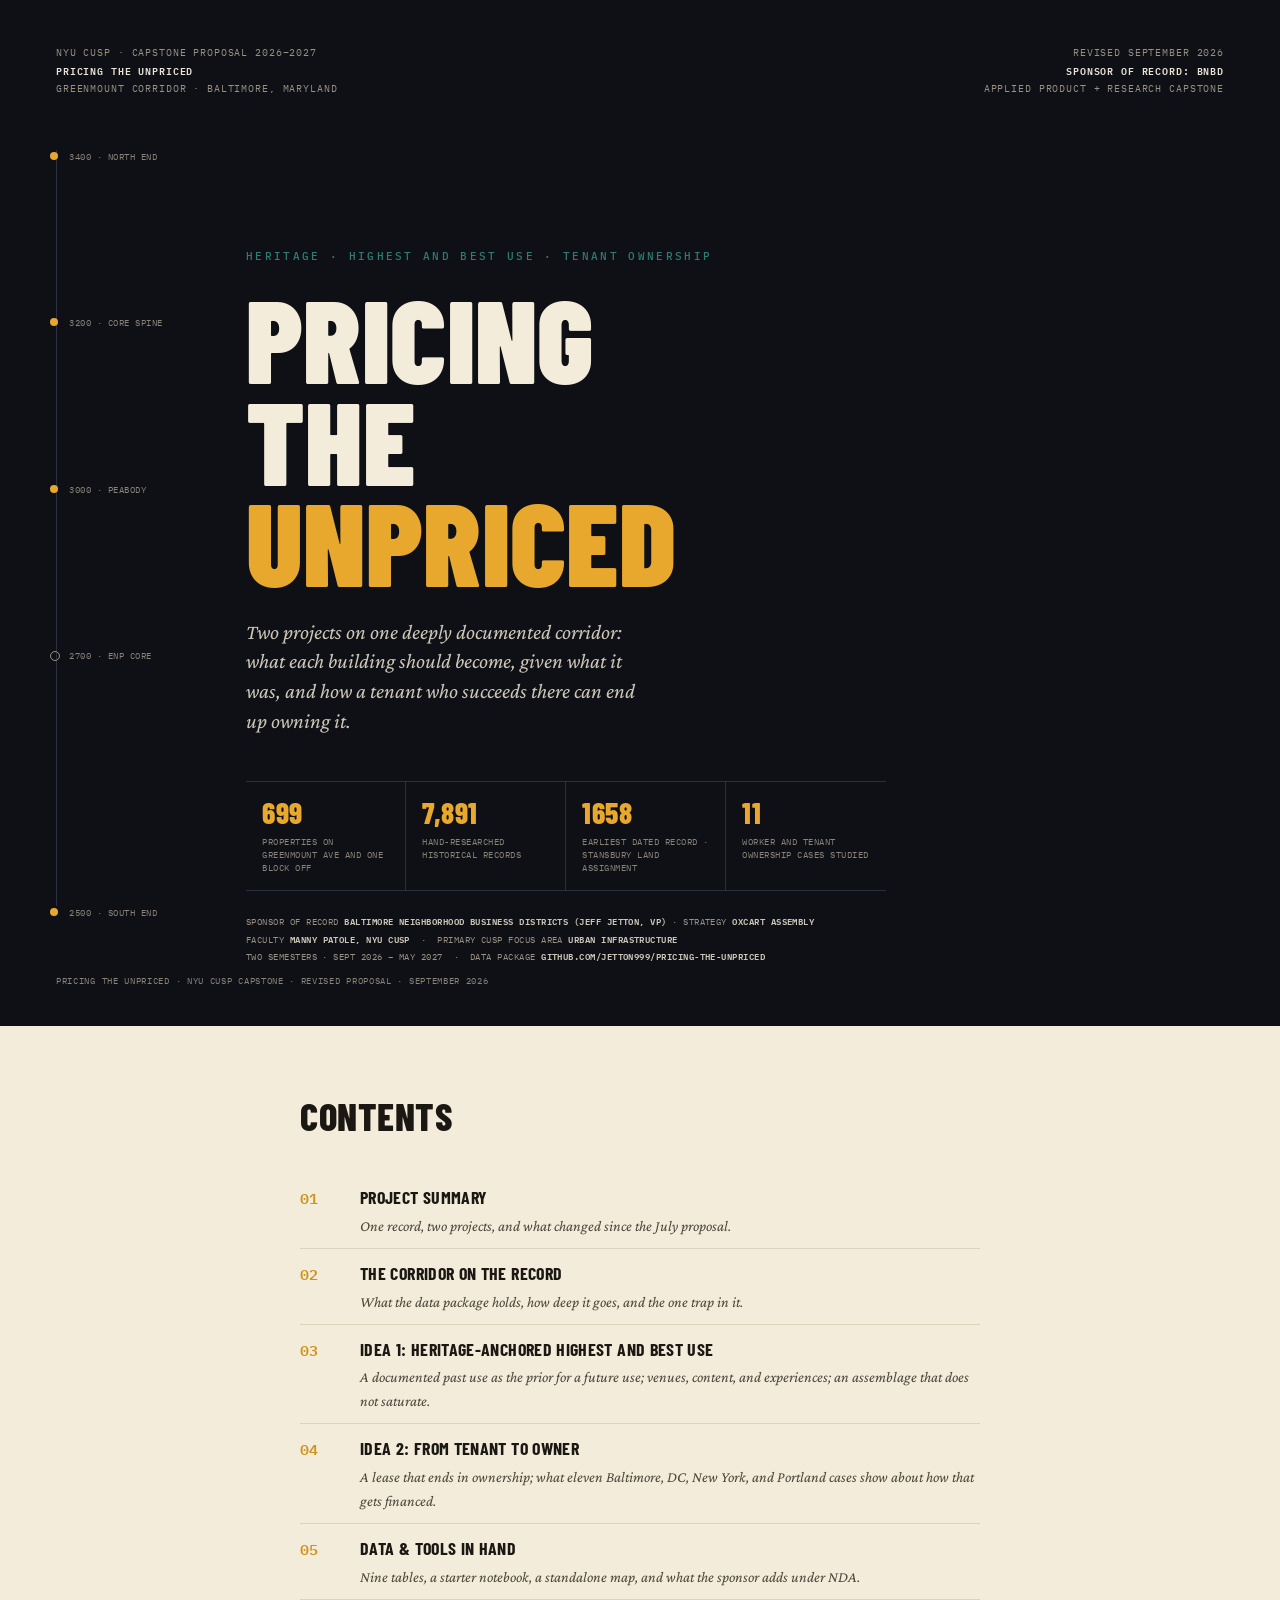
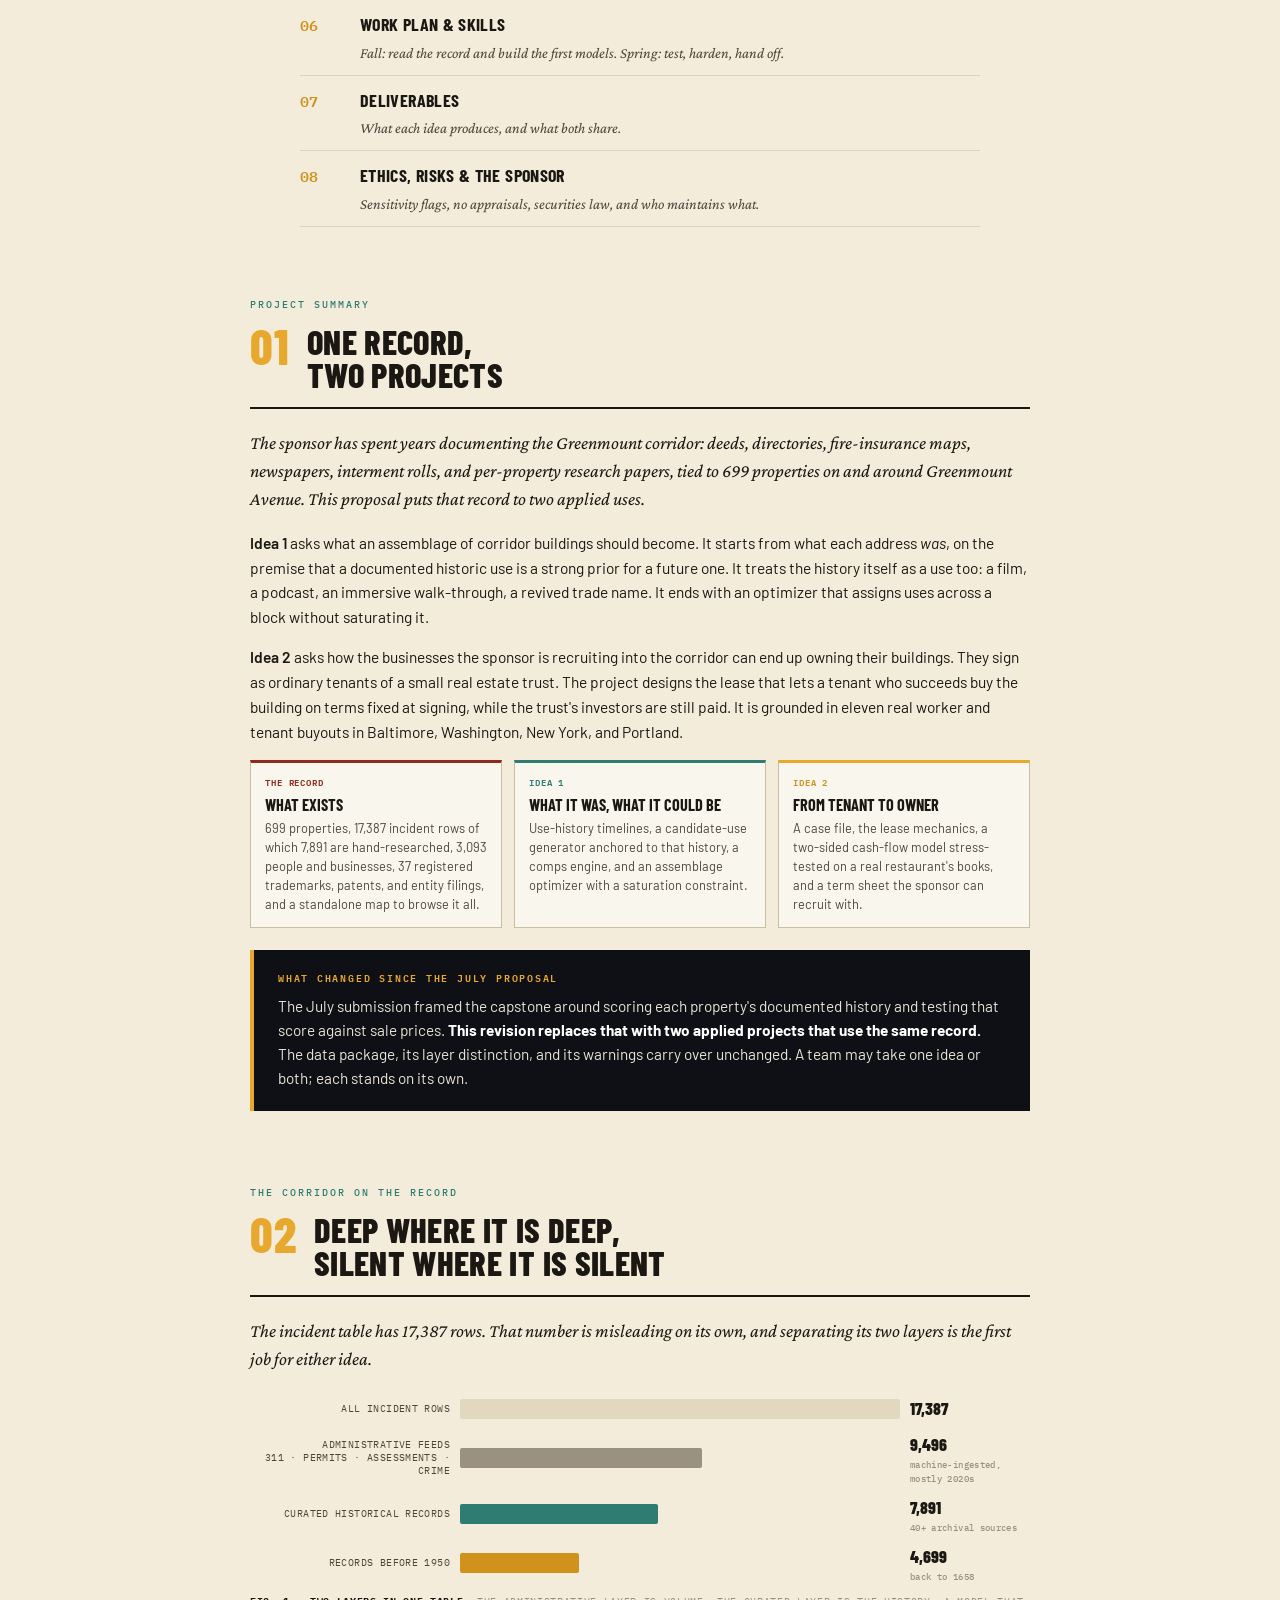
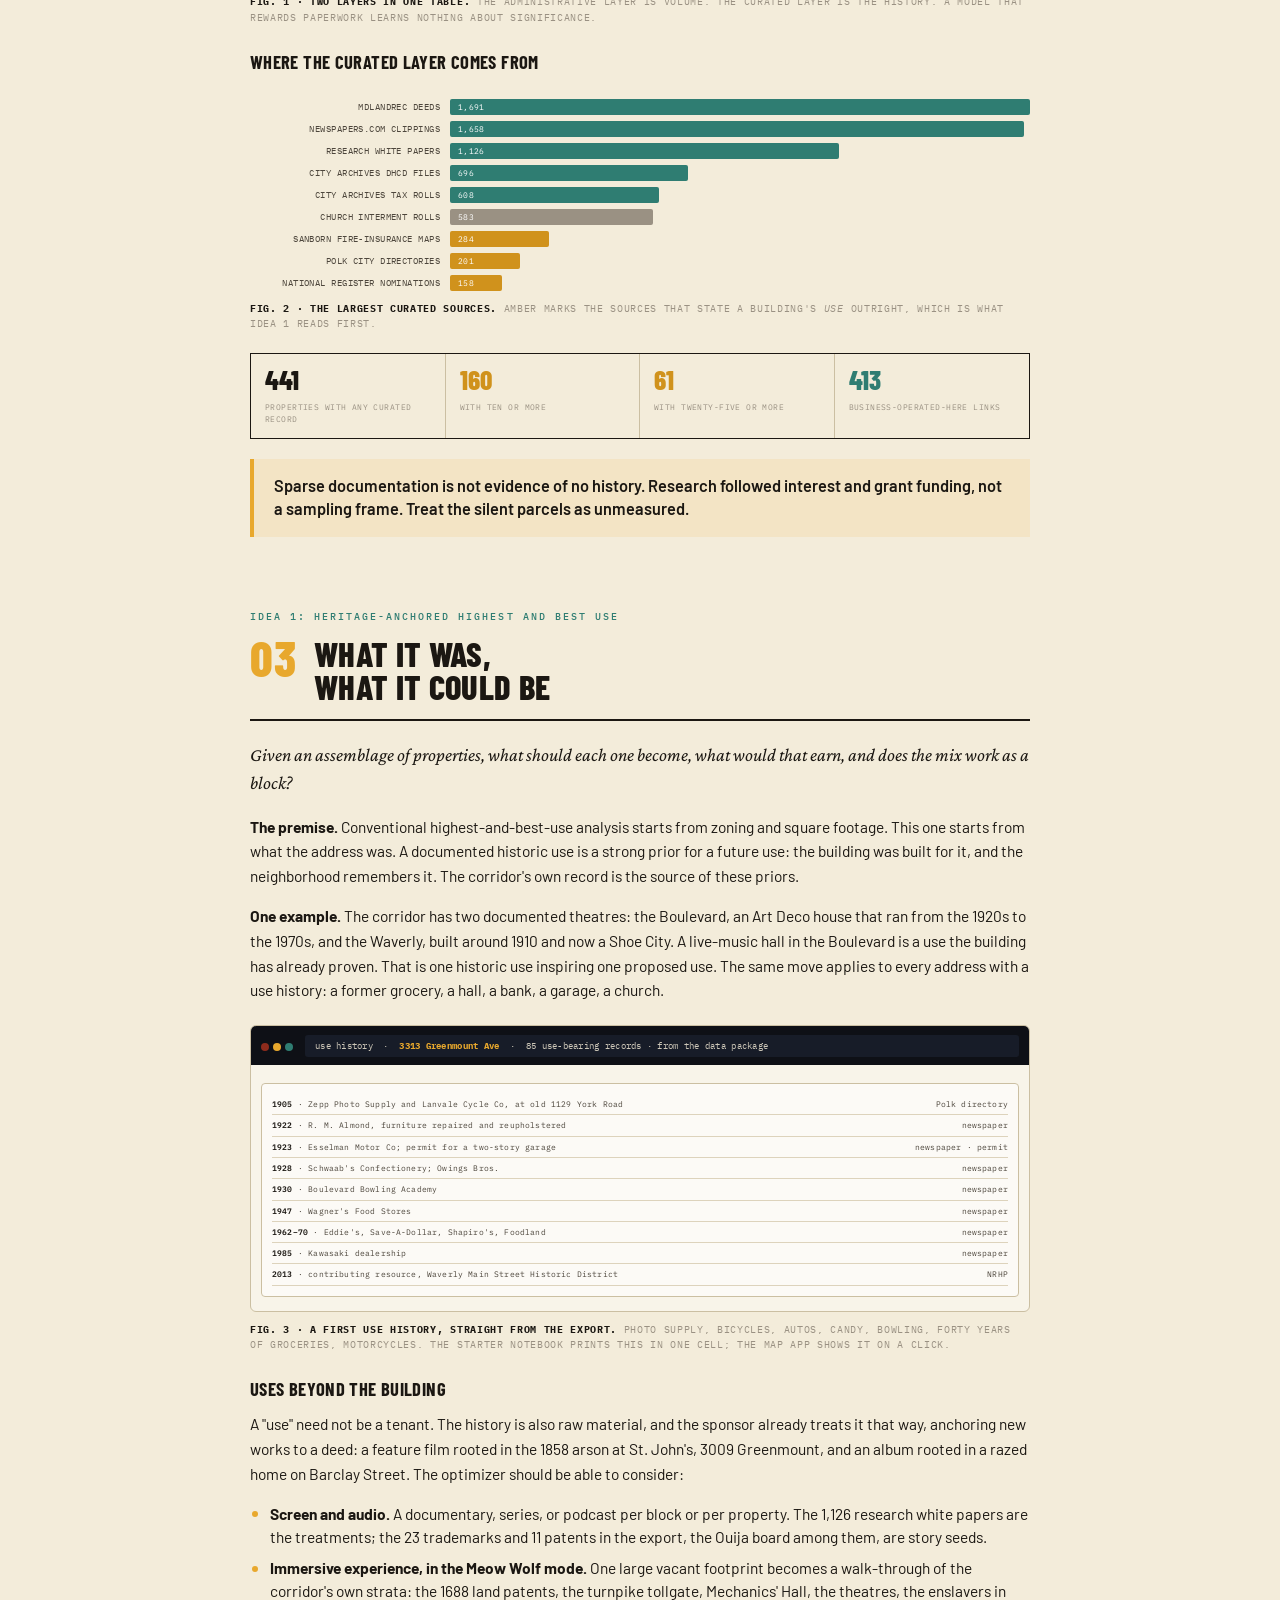
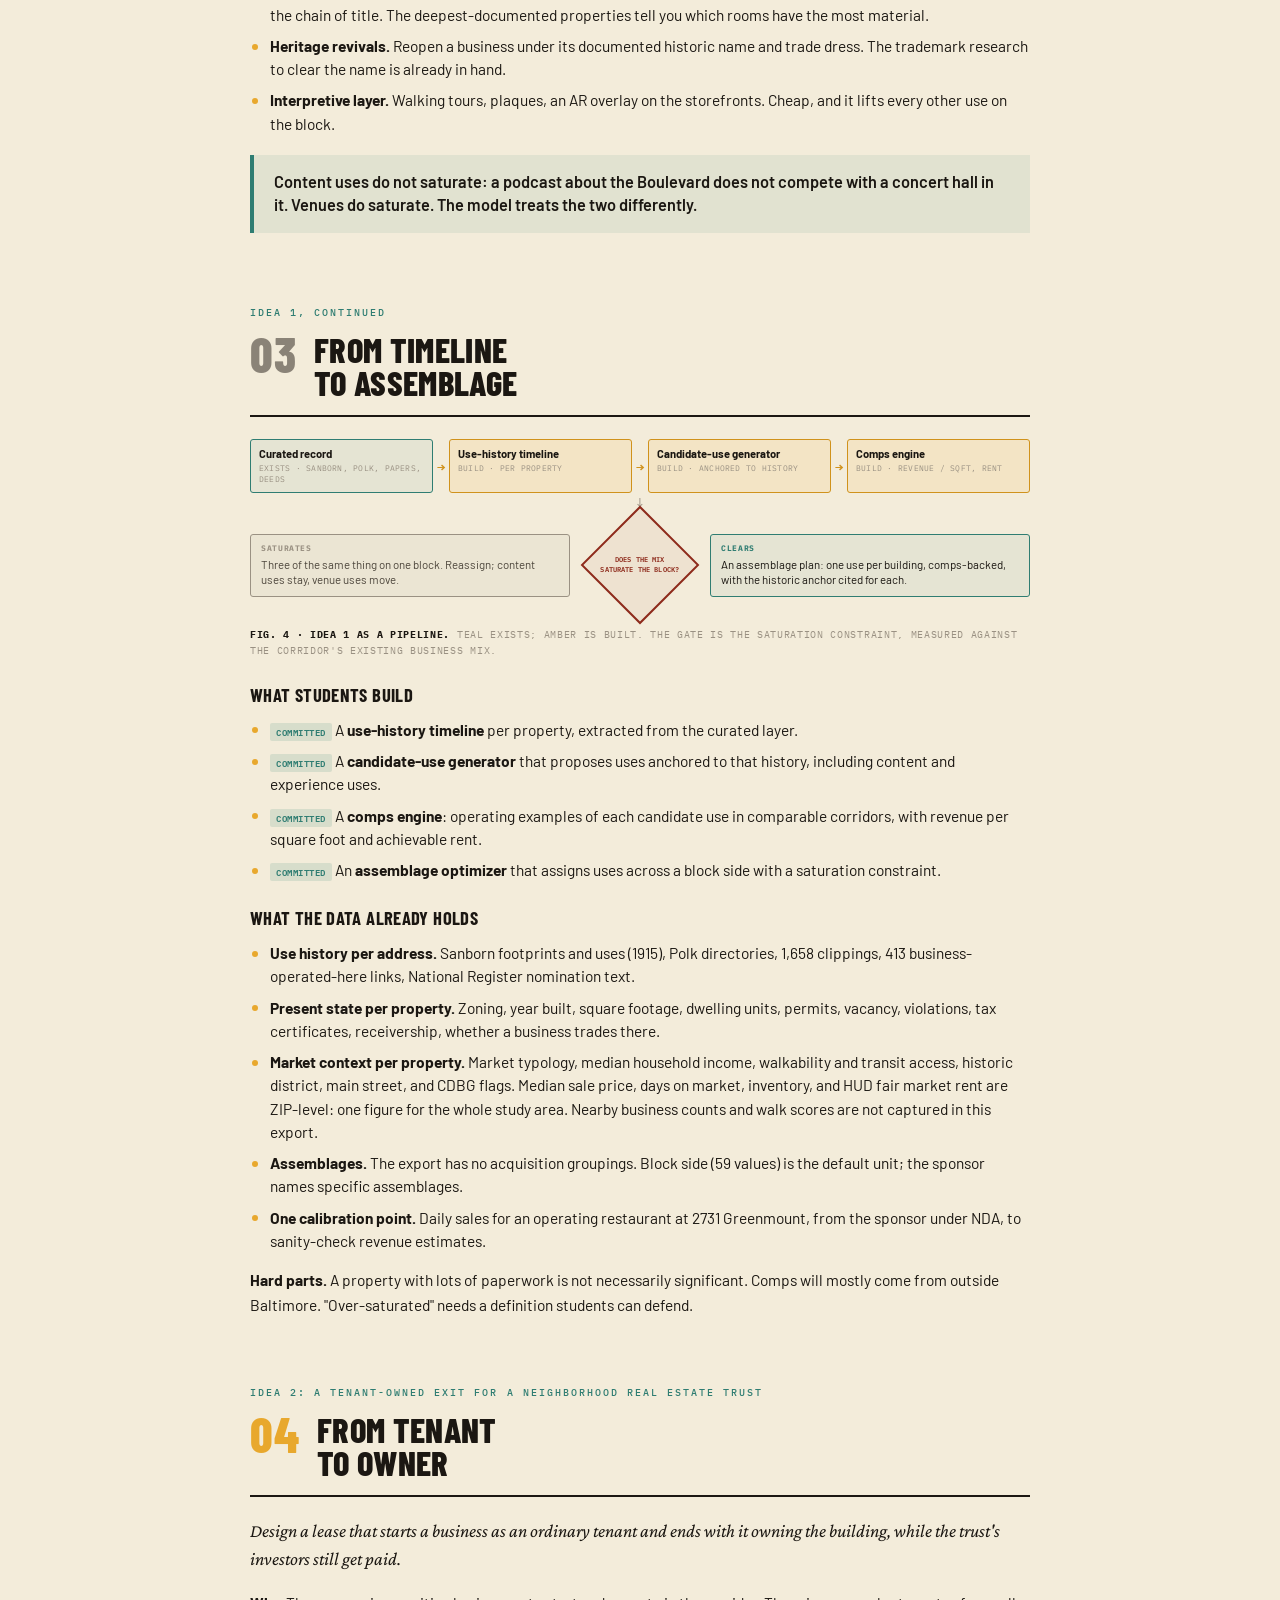
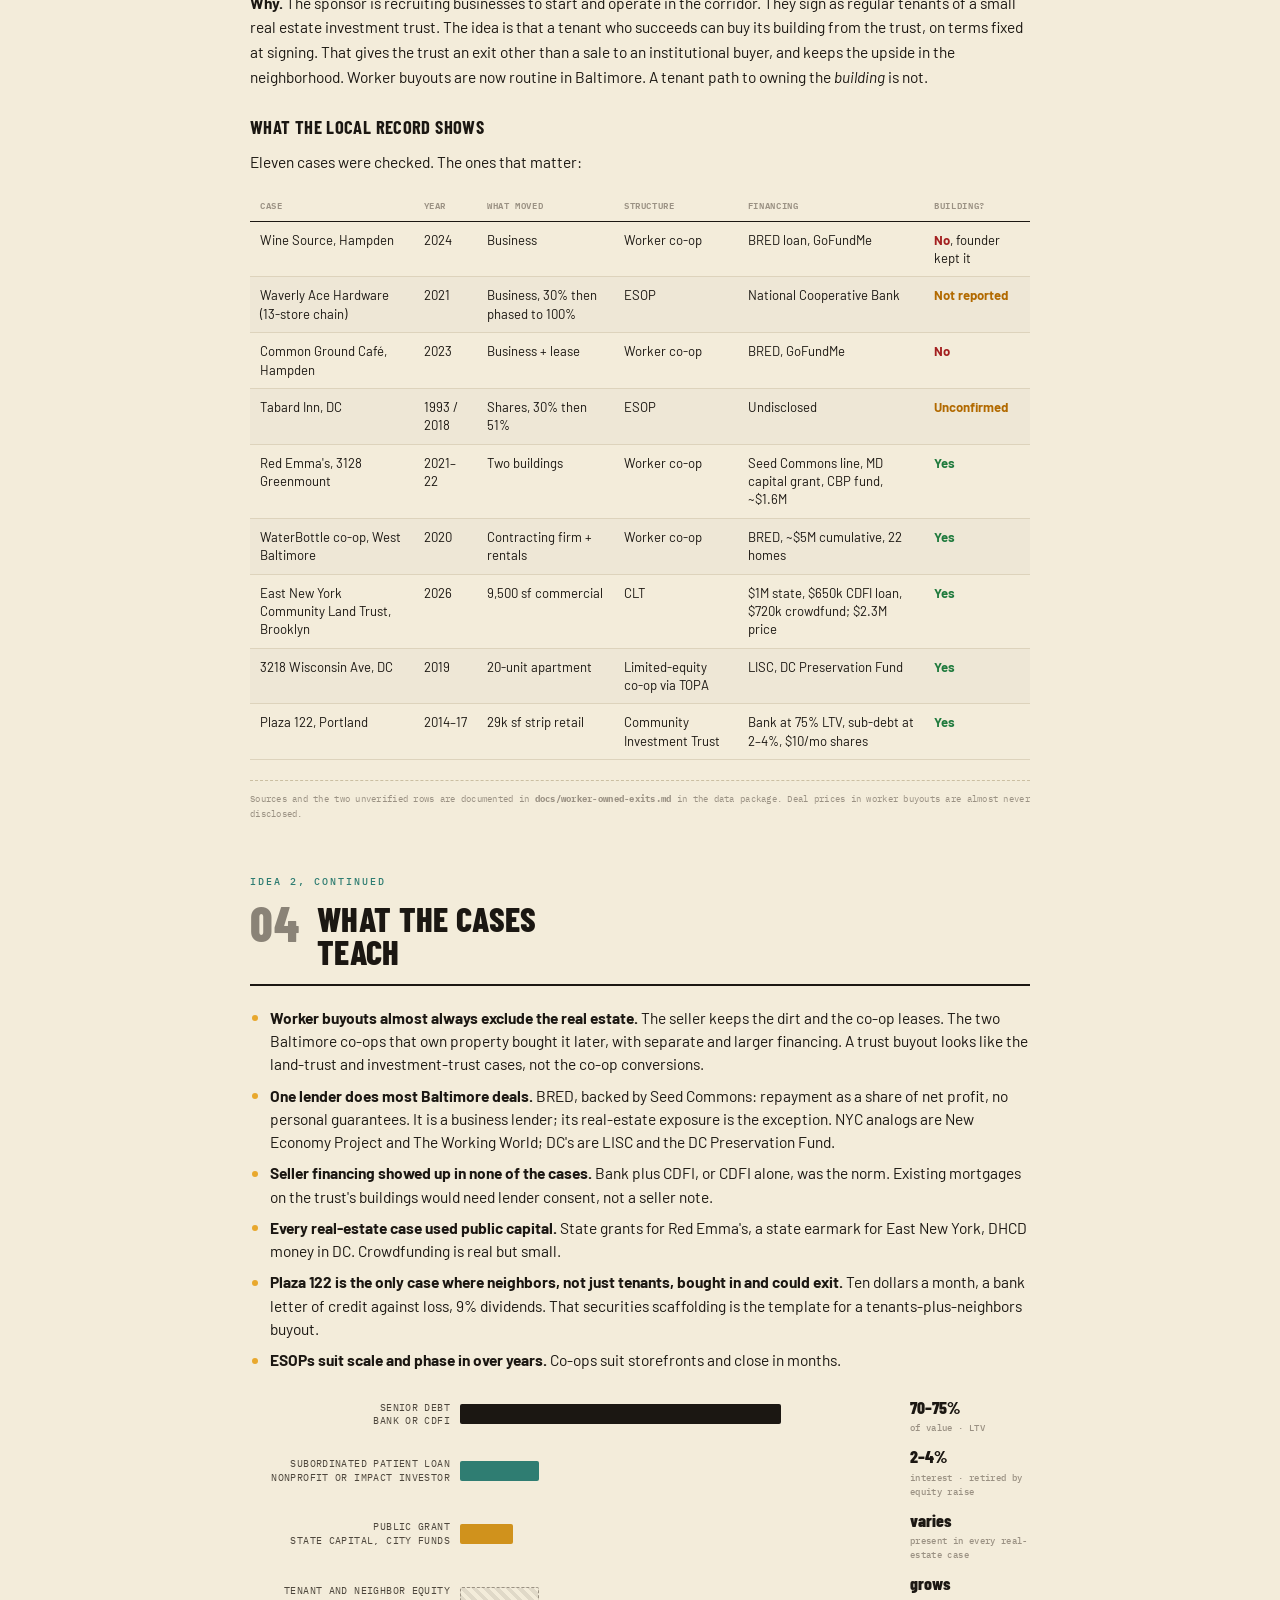
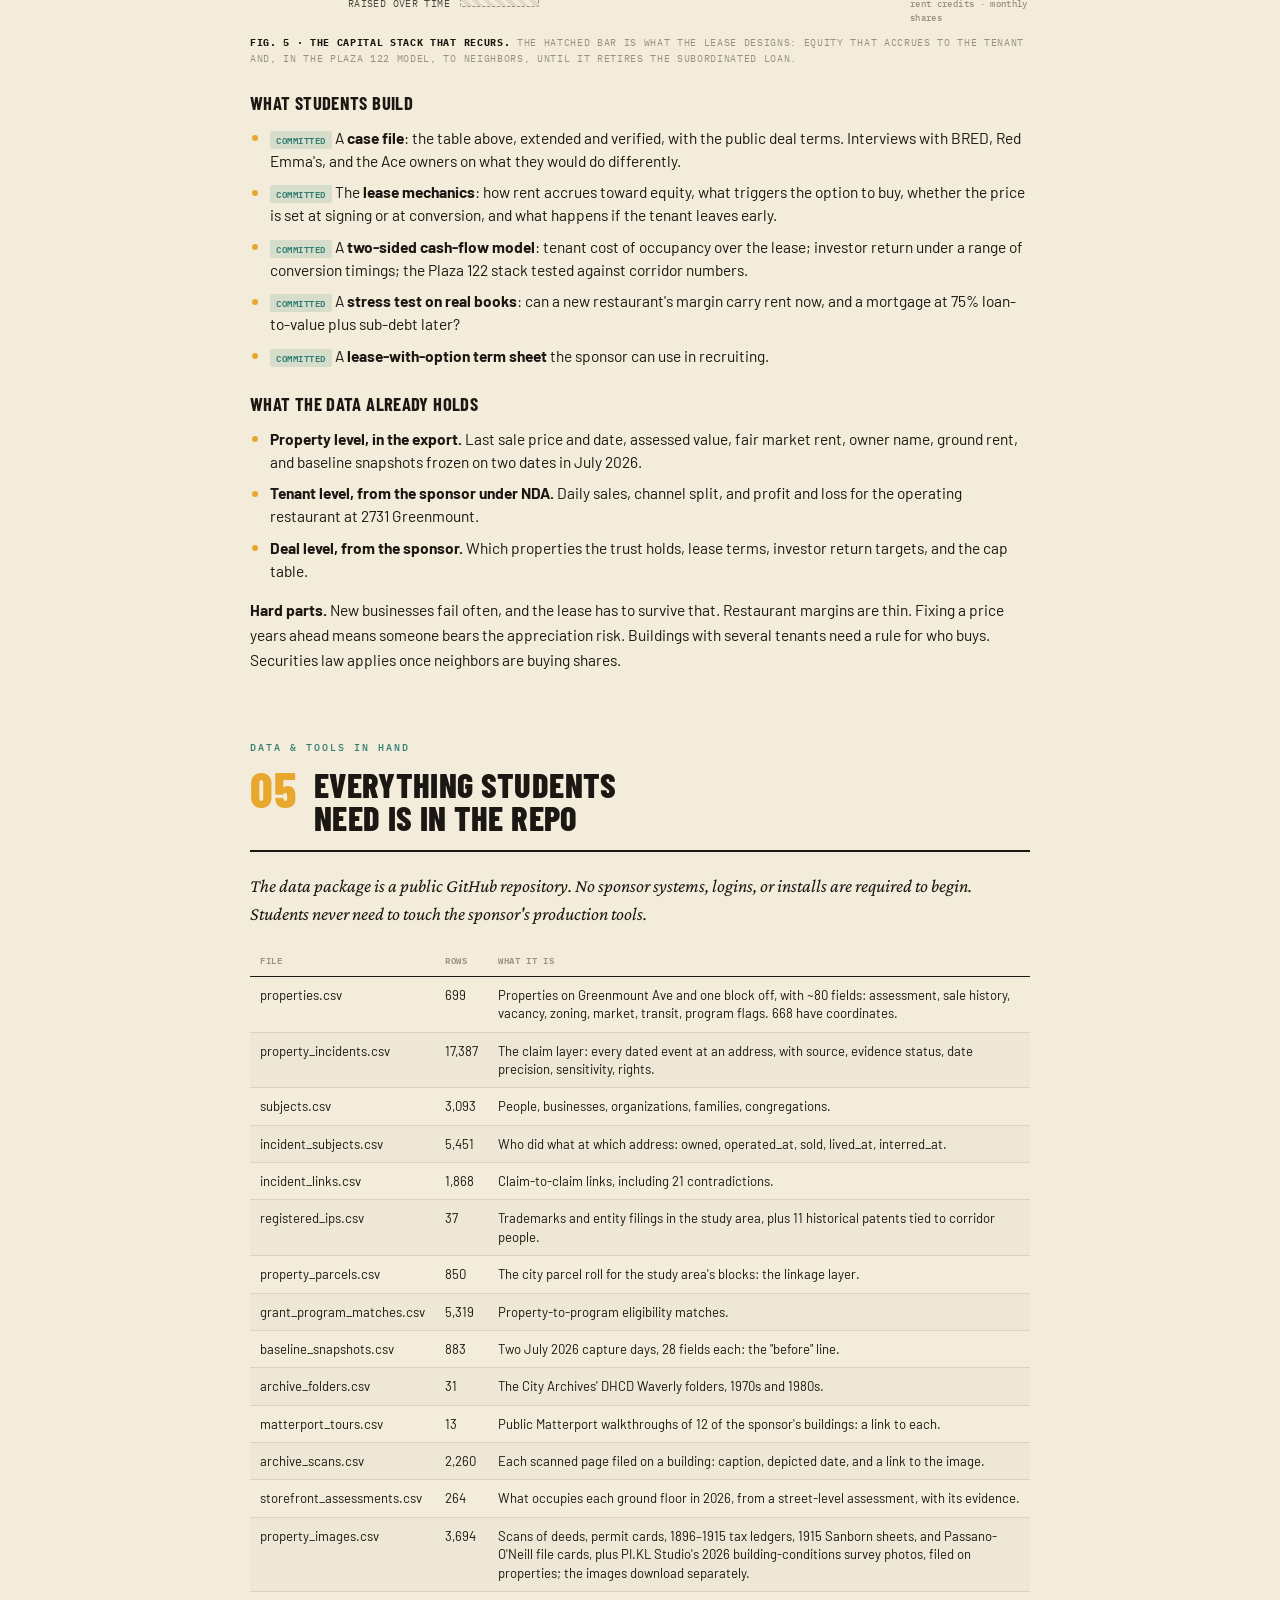
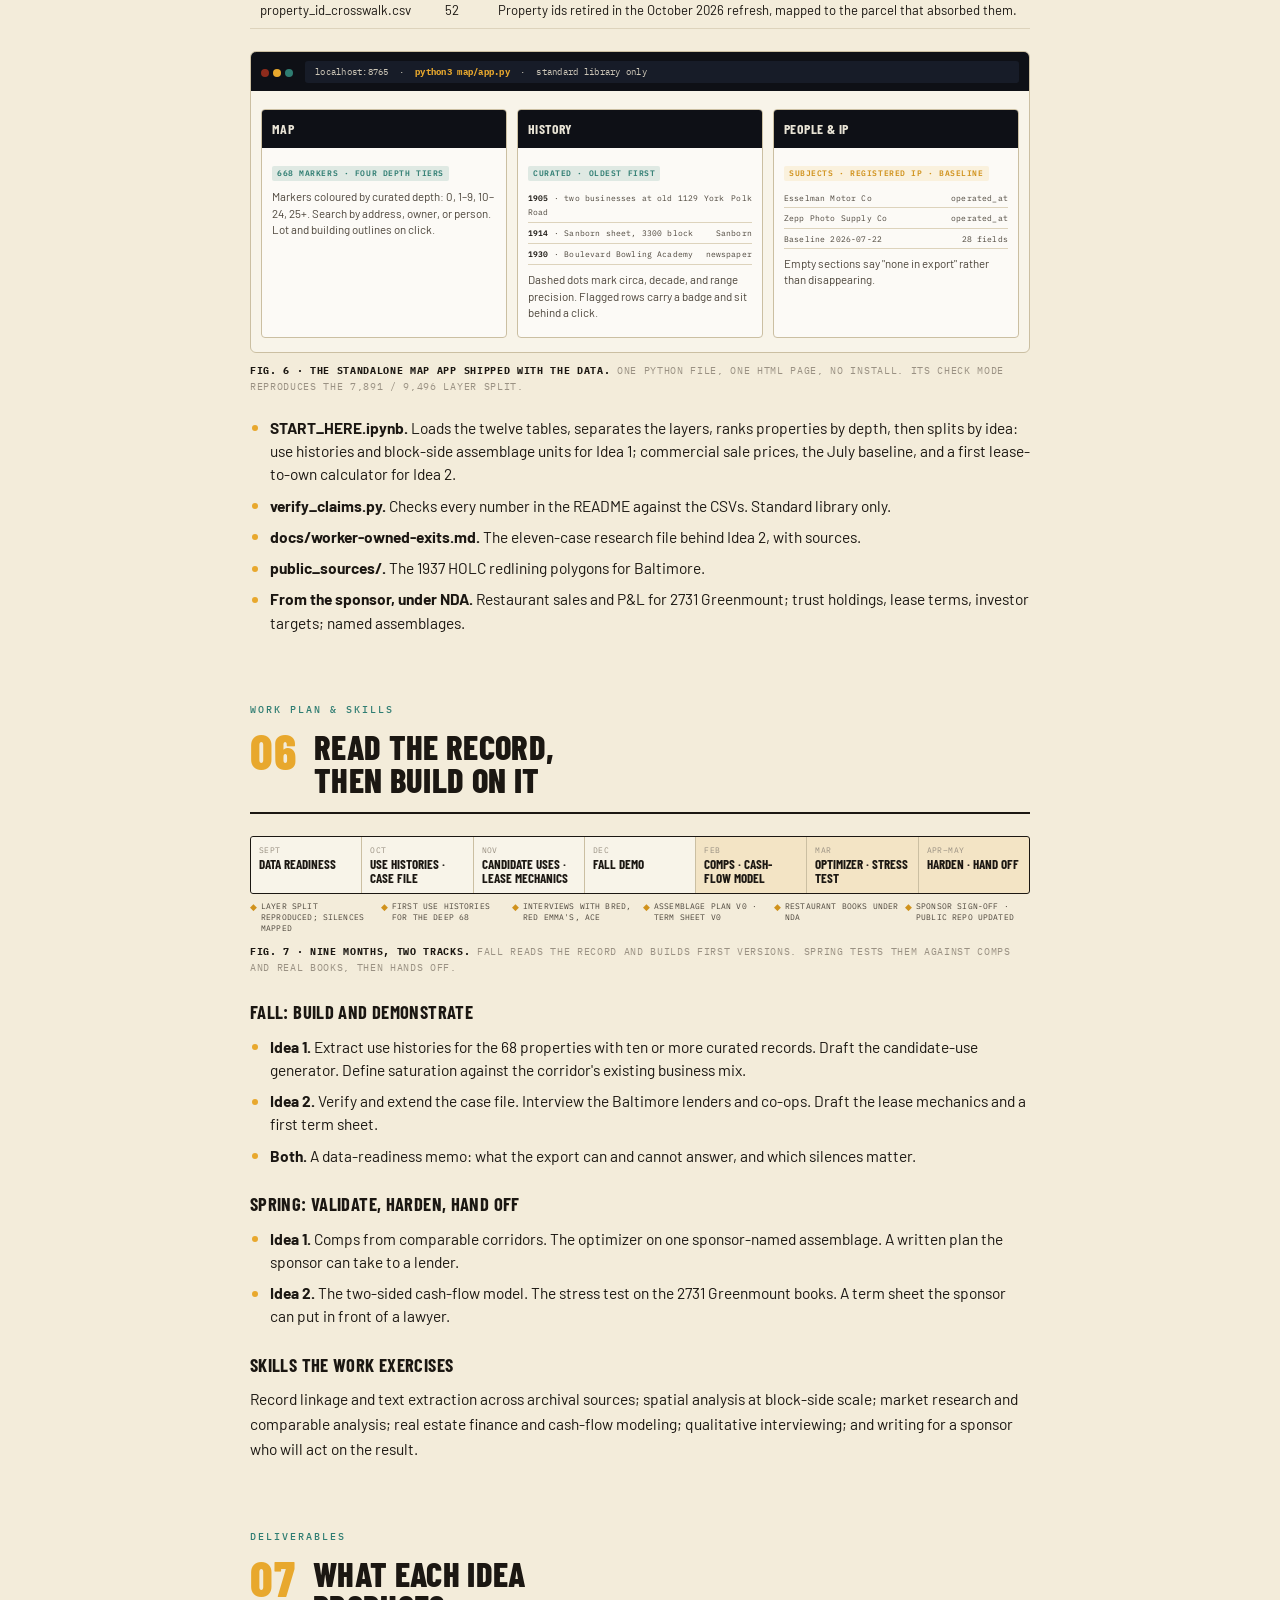
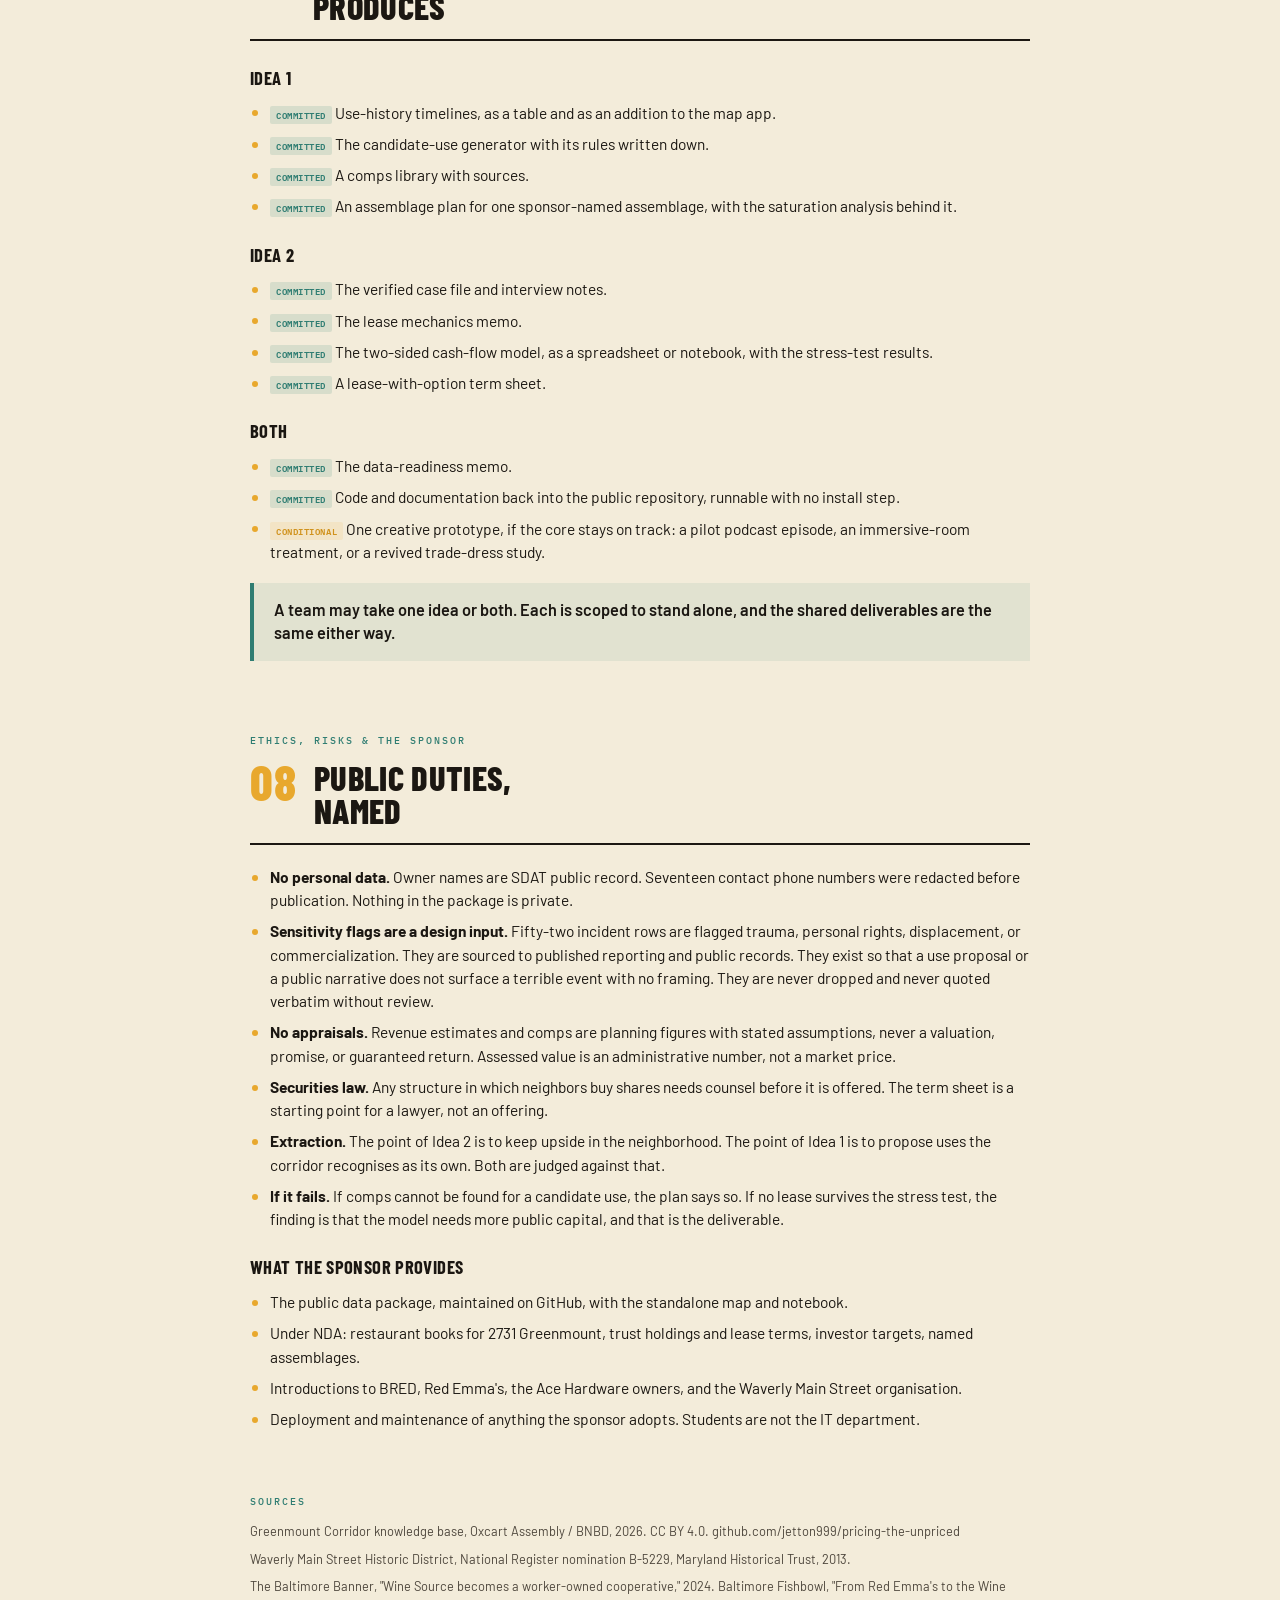
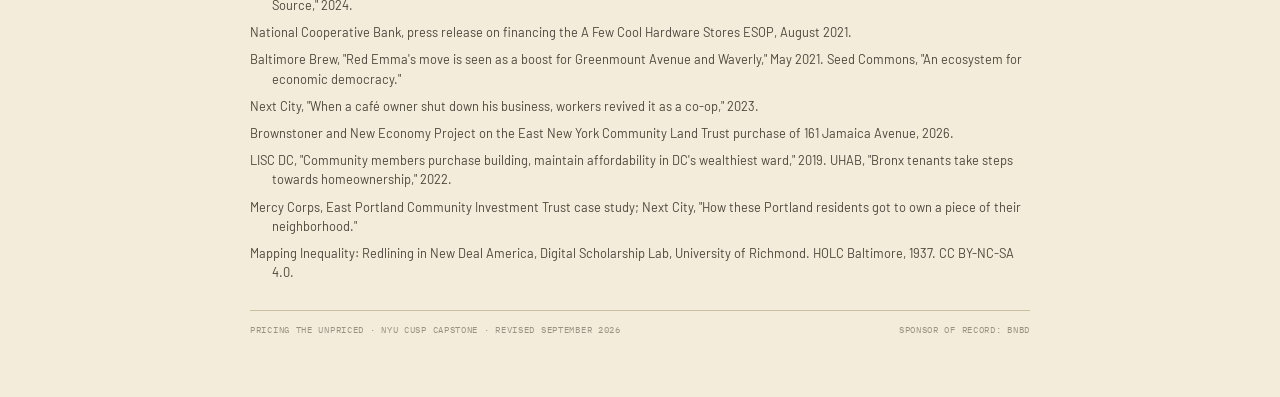
==== commit 2fd69ec5: "Docs and verify_claims.py for the survey photos Co-Authored-By: Claude Opus 5.5 <noreply@anthropic.c" ====
--- a/site/index.html
+++ b/site/index.html
@@ -622,7 +622,7 @@
       <tr><td>matterport_tours.csv</td><td>13</td><td>Public Matterport walkthroughs of 12 of the sponsor's buildings: a link to each.</td></tr>
       <tr><td>archive_scans.csv</td><td>2,260</td><td>Each scanned page filed on a building: caption, depicted date, and a link to the image.</td></tr>
       <tr><td>storefront_assessments.csv</td><td>264</td><td>What occupies each ground floor in 2026, from a street-level assessment, with its evidence.</td></tr>
-      <tr><td>property_images.csv</td><td>1,817</td><td>Scans of deeds, permit cards, 1896–1915 tax ledgers, and 1915 Sanborn sheets, and Passano-O'Neill file cards filed on properties; the images download separately.</td></tr>
+      <tr><td>property_images.csv</td><td>3,694</td><td>Scans of deeds, permit cards, 1896–1915 tax ledgers, 1915 Sanborn sheets, and Passano-O'Neill file cards, plus PI.KL Studio's 2026 building-conditions survey photos, filed on properties; the images download separately.</td></tr>
       <tr><td>property_id_crosswalk.csv</td><td>52</td><td>Property ids retired in the October 2026 refresh, mapped to the parcel that absorbed them.</td></tr>
     </tbody>
   </table></div>
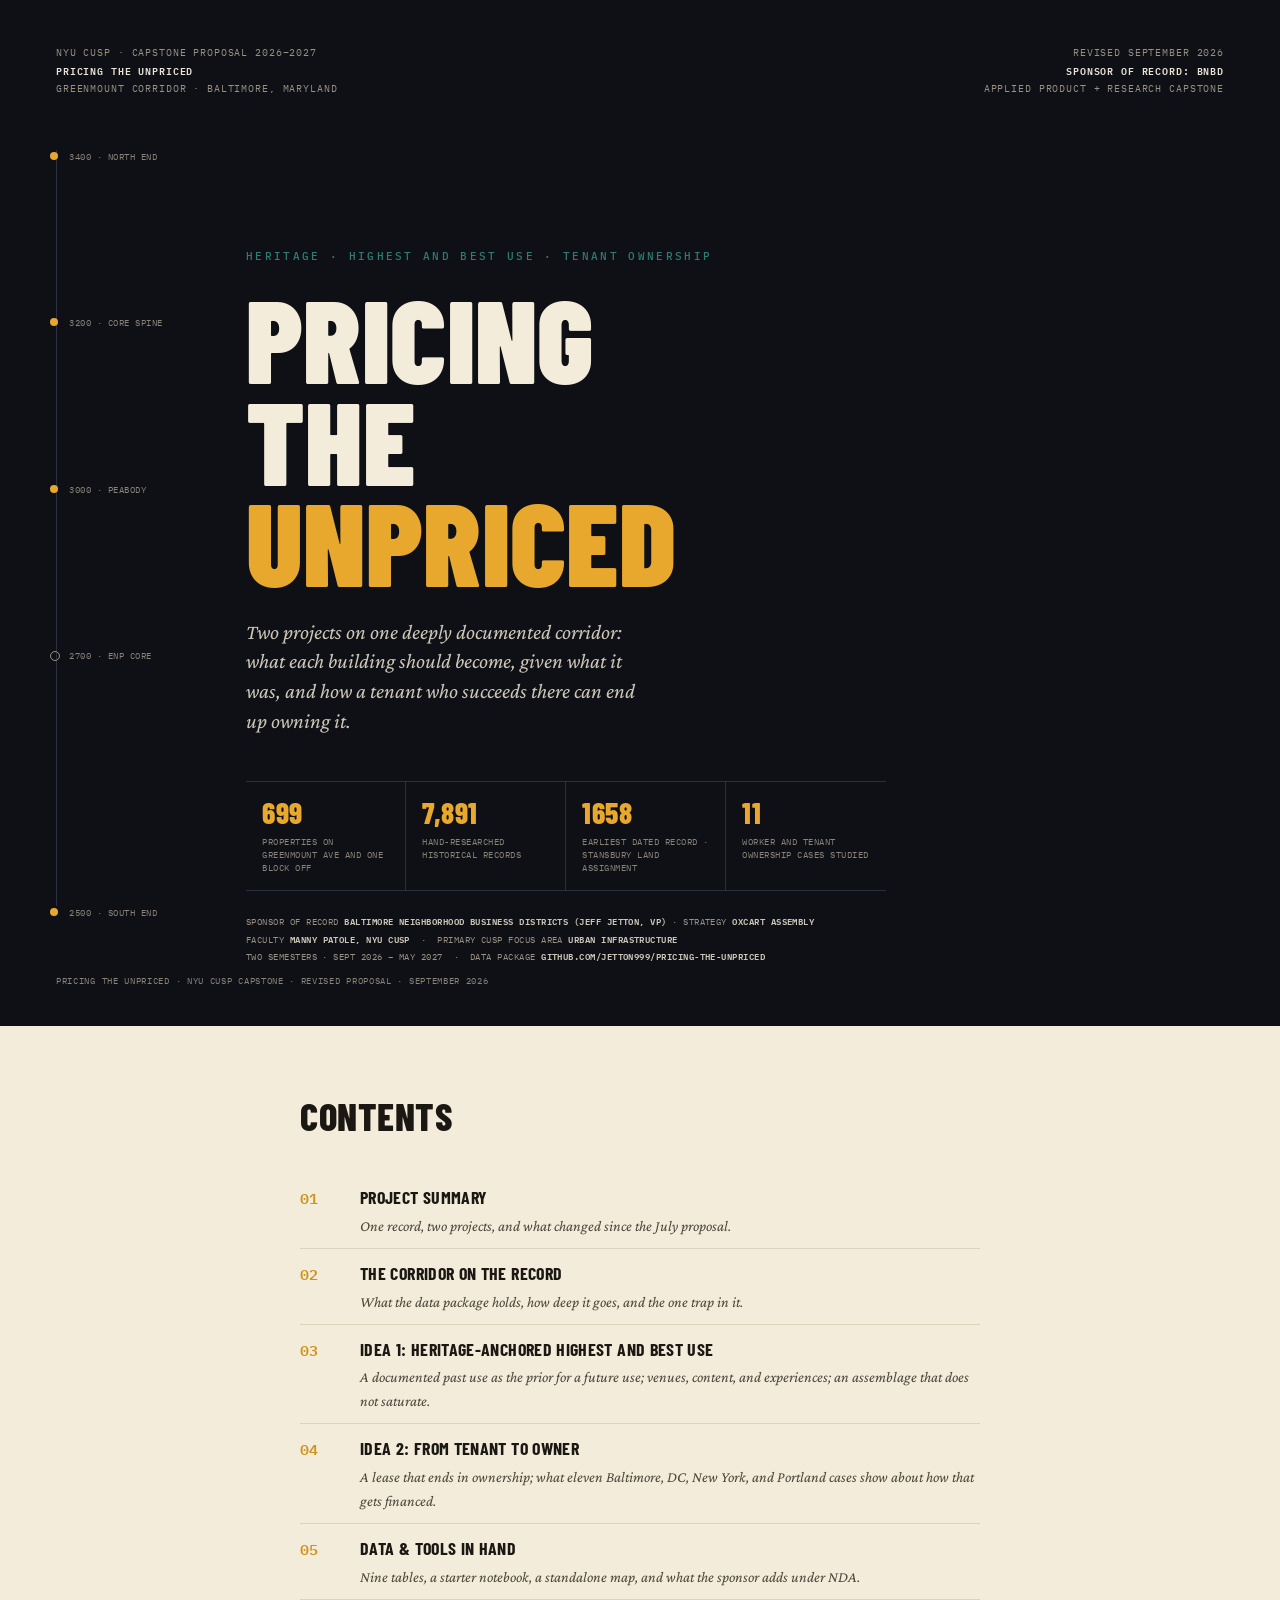
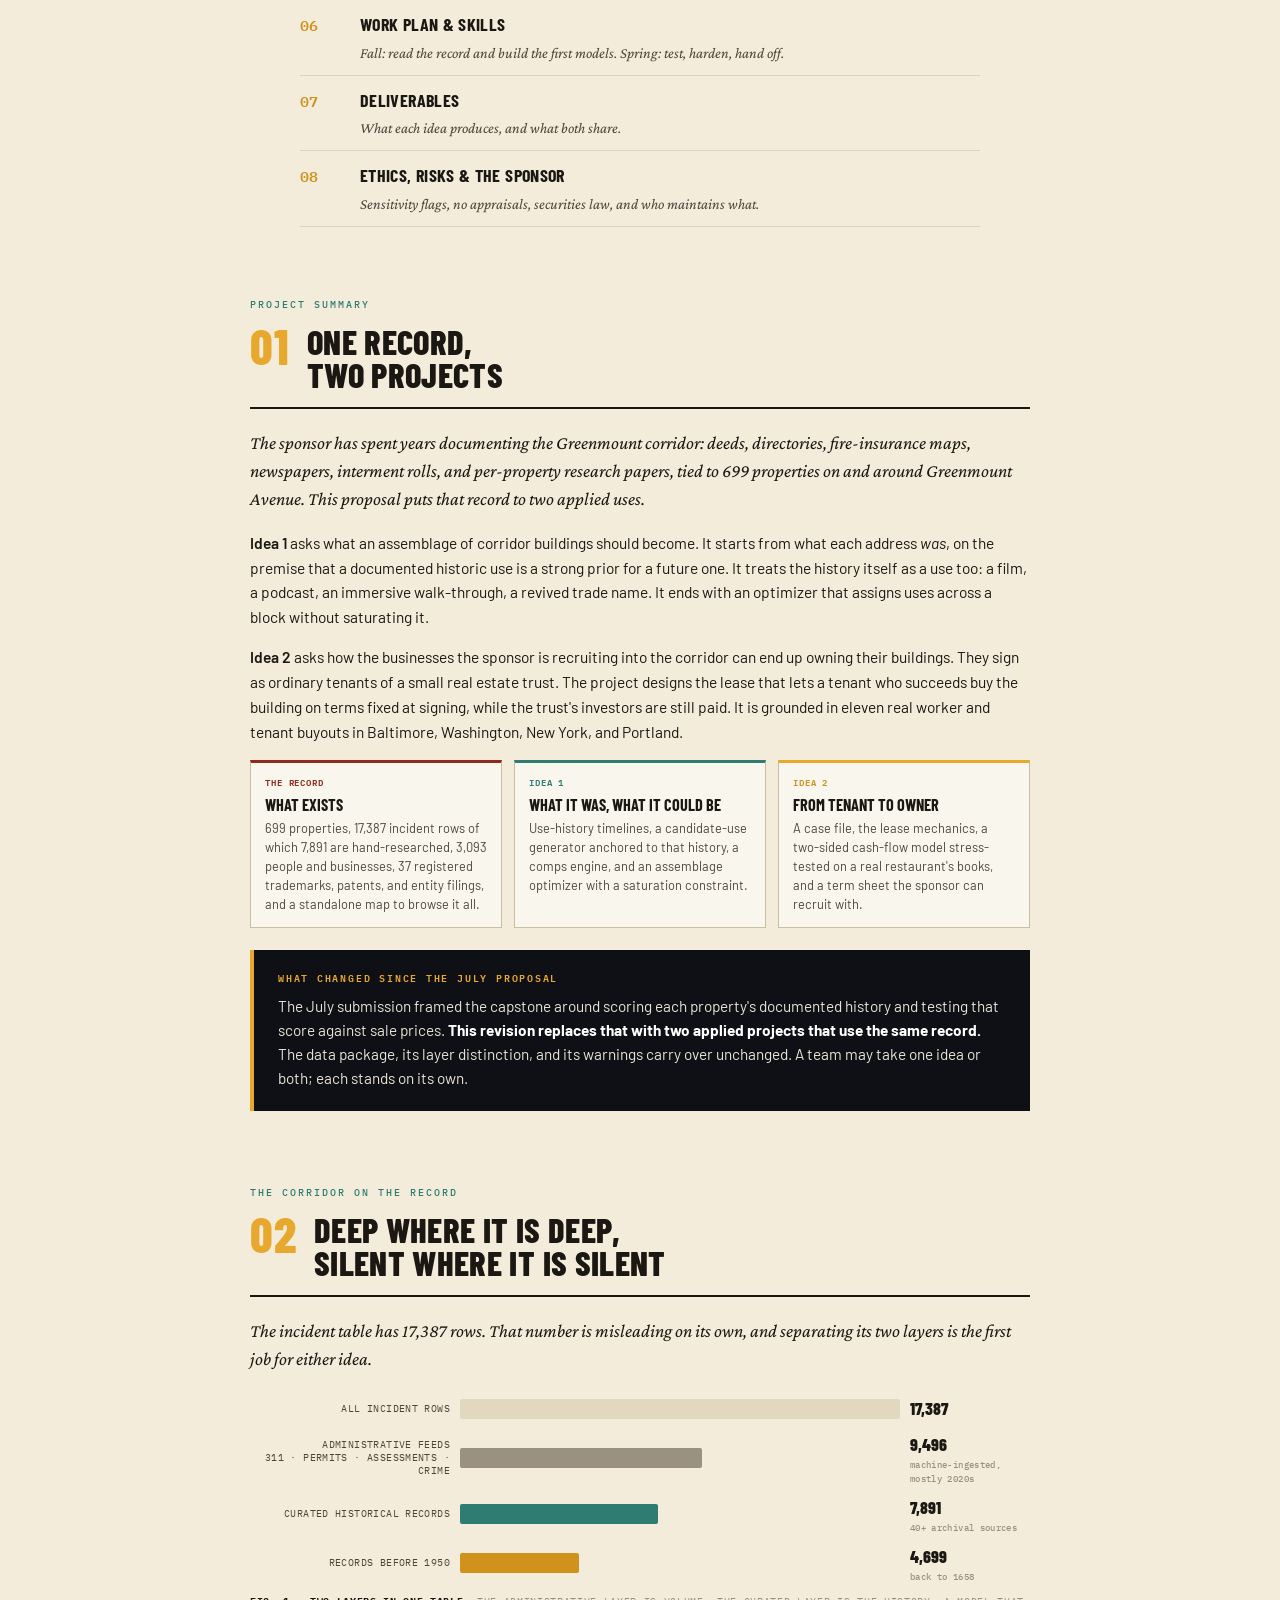
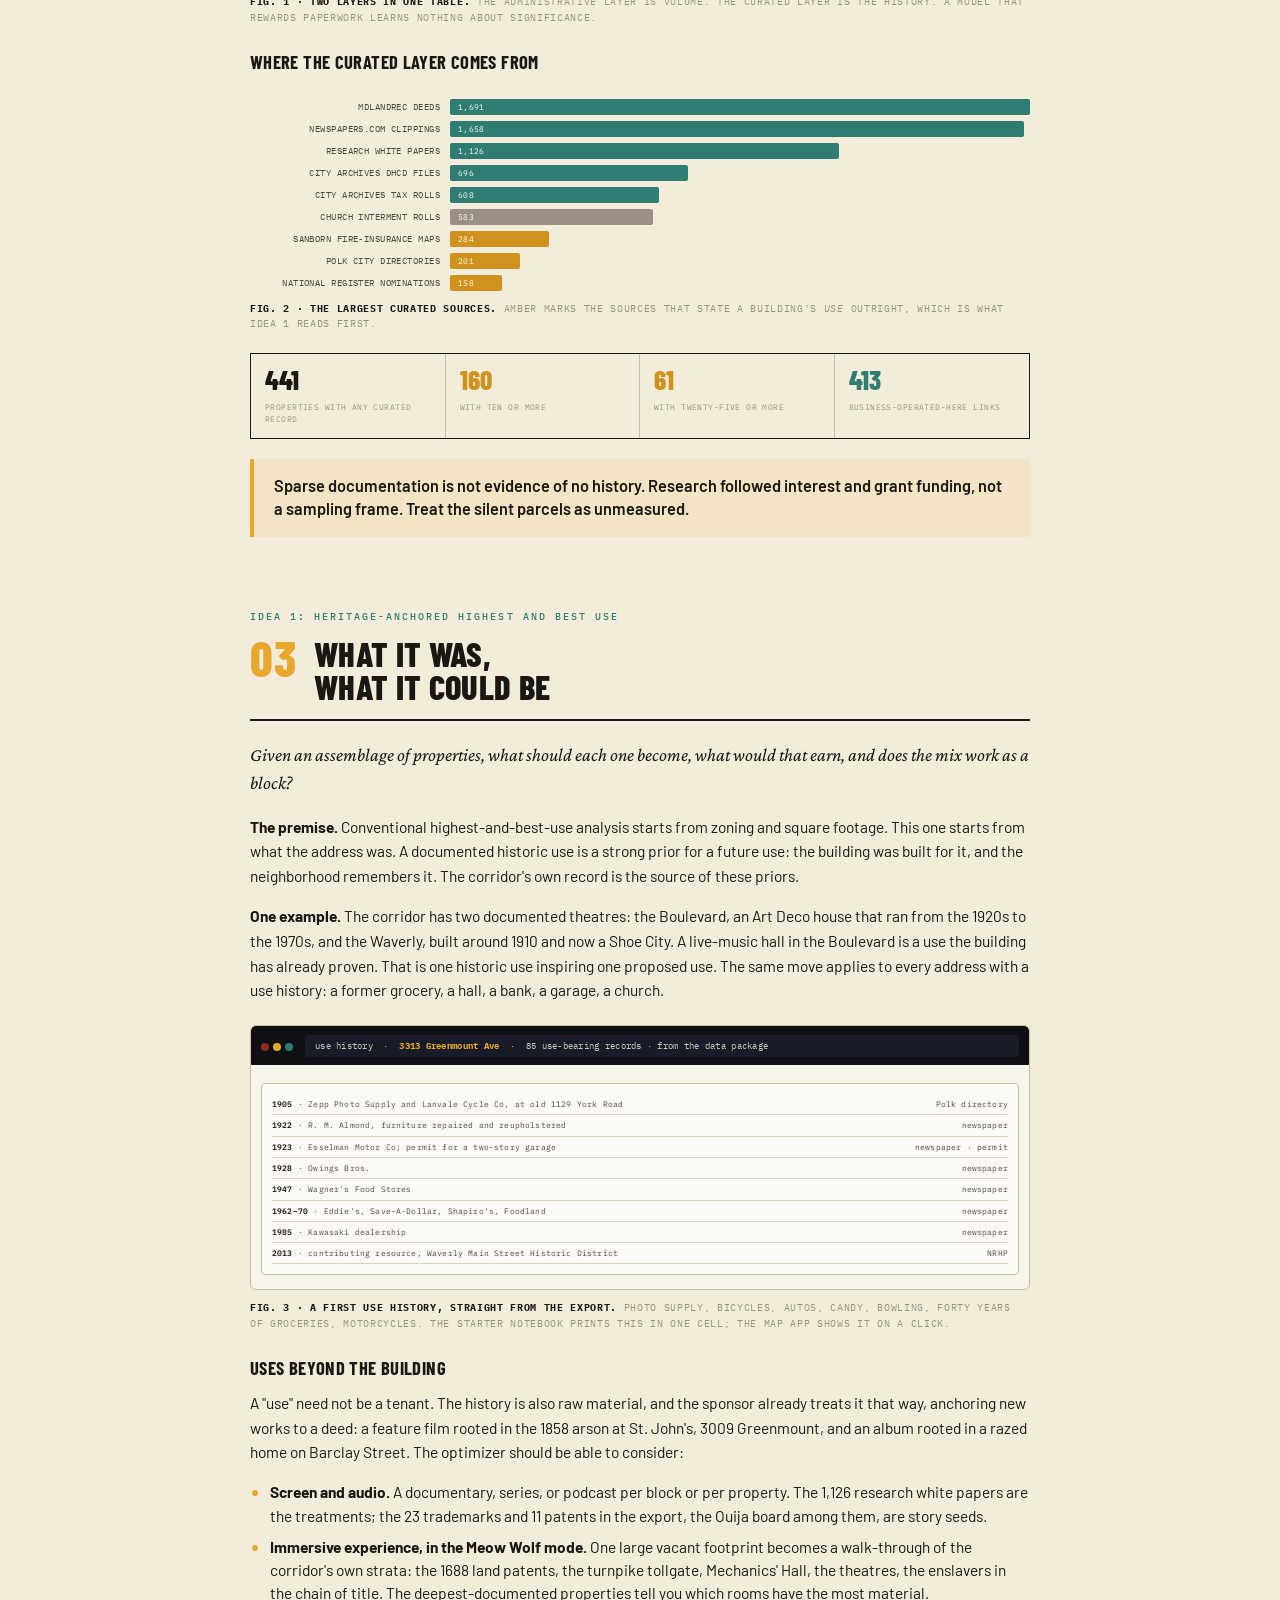
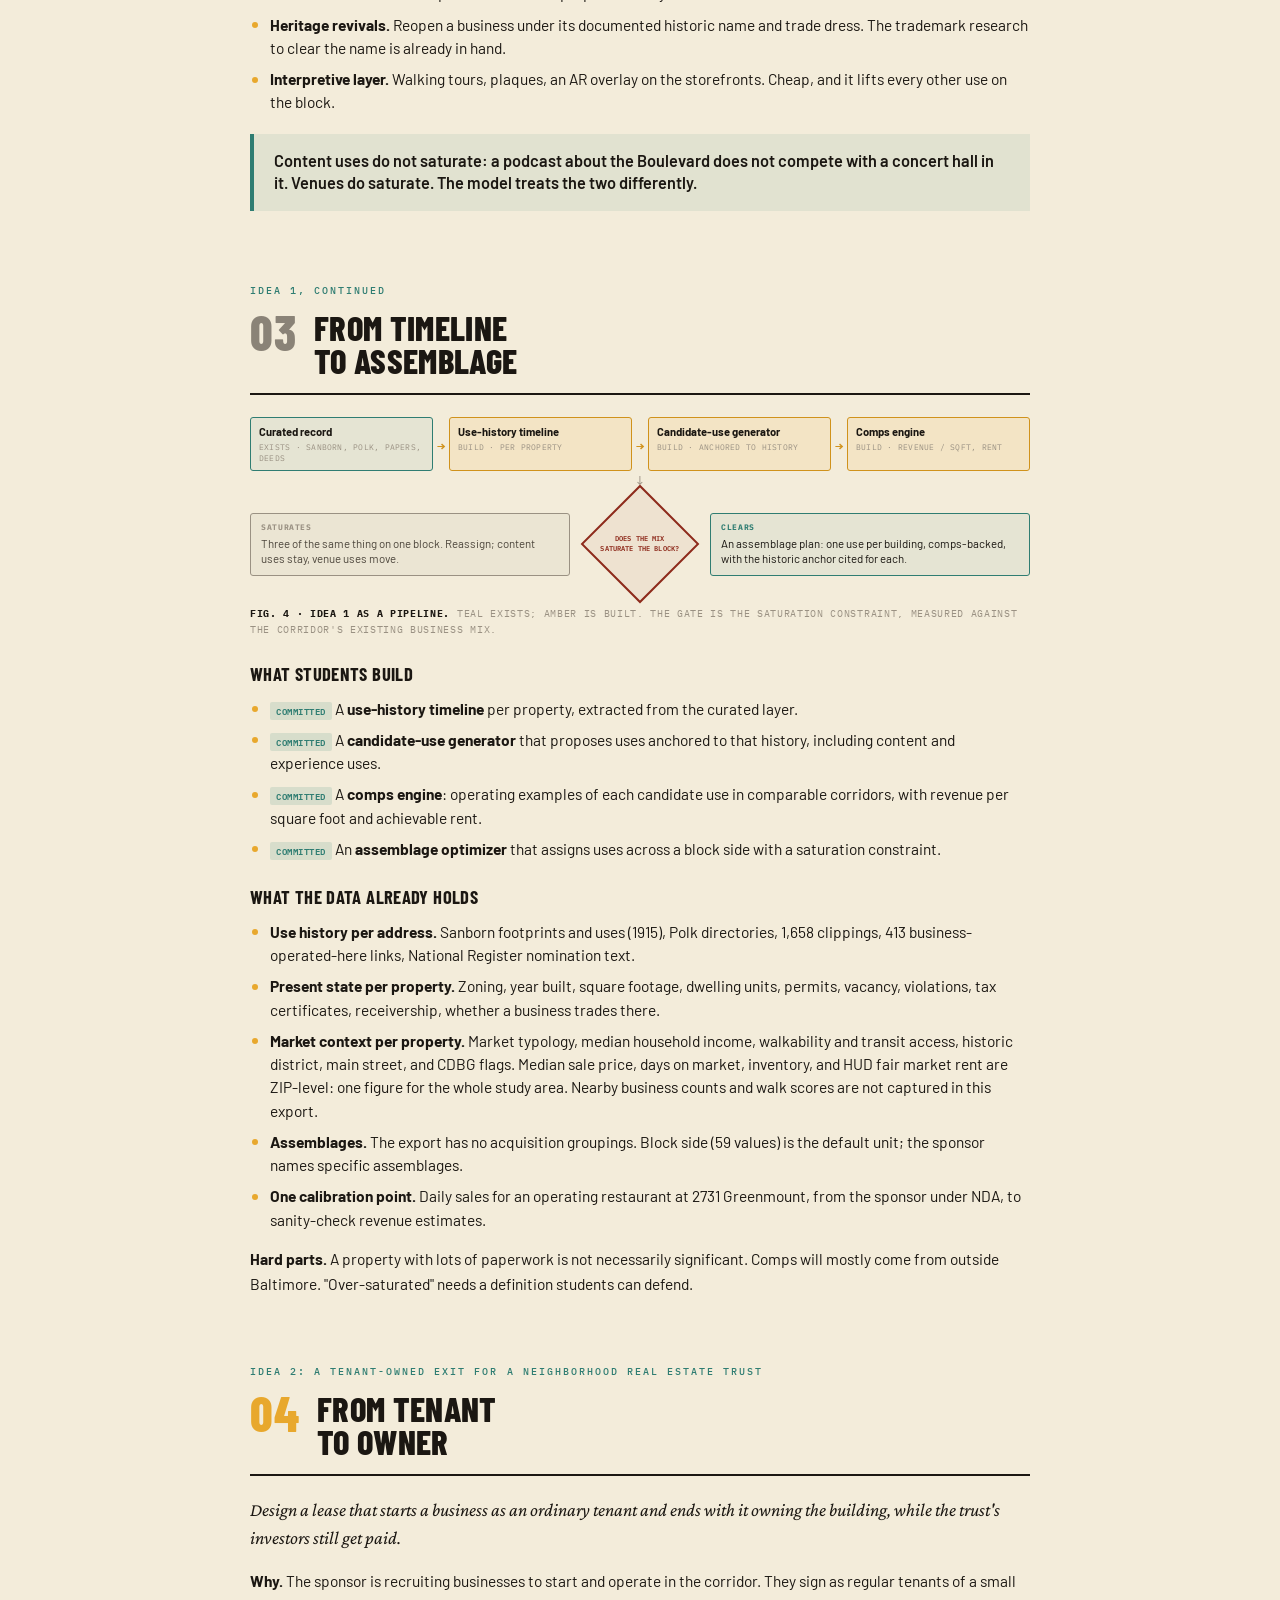
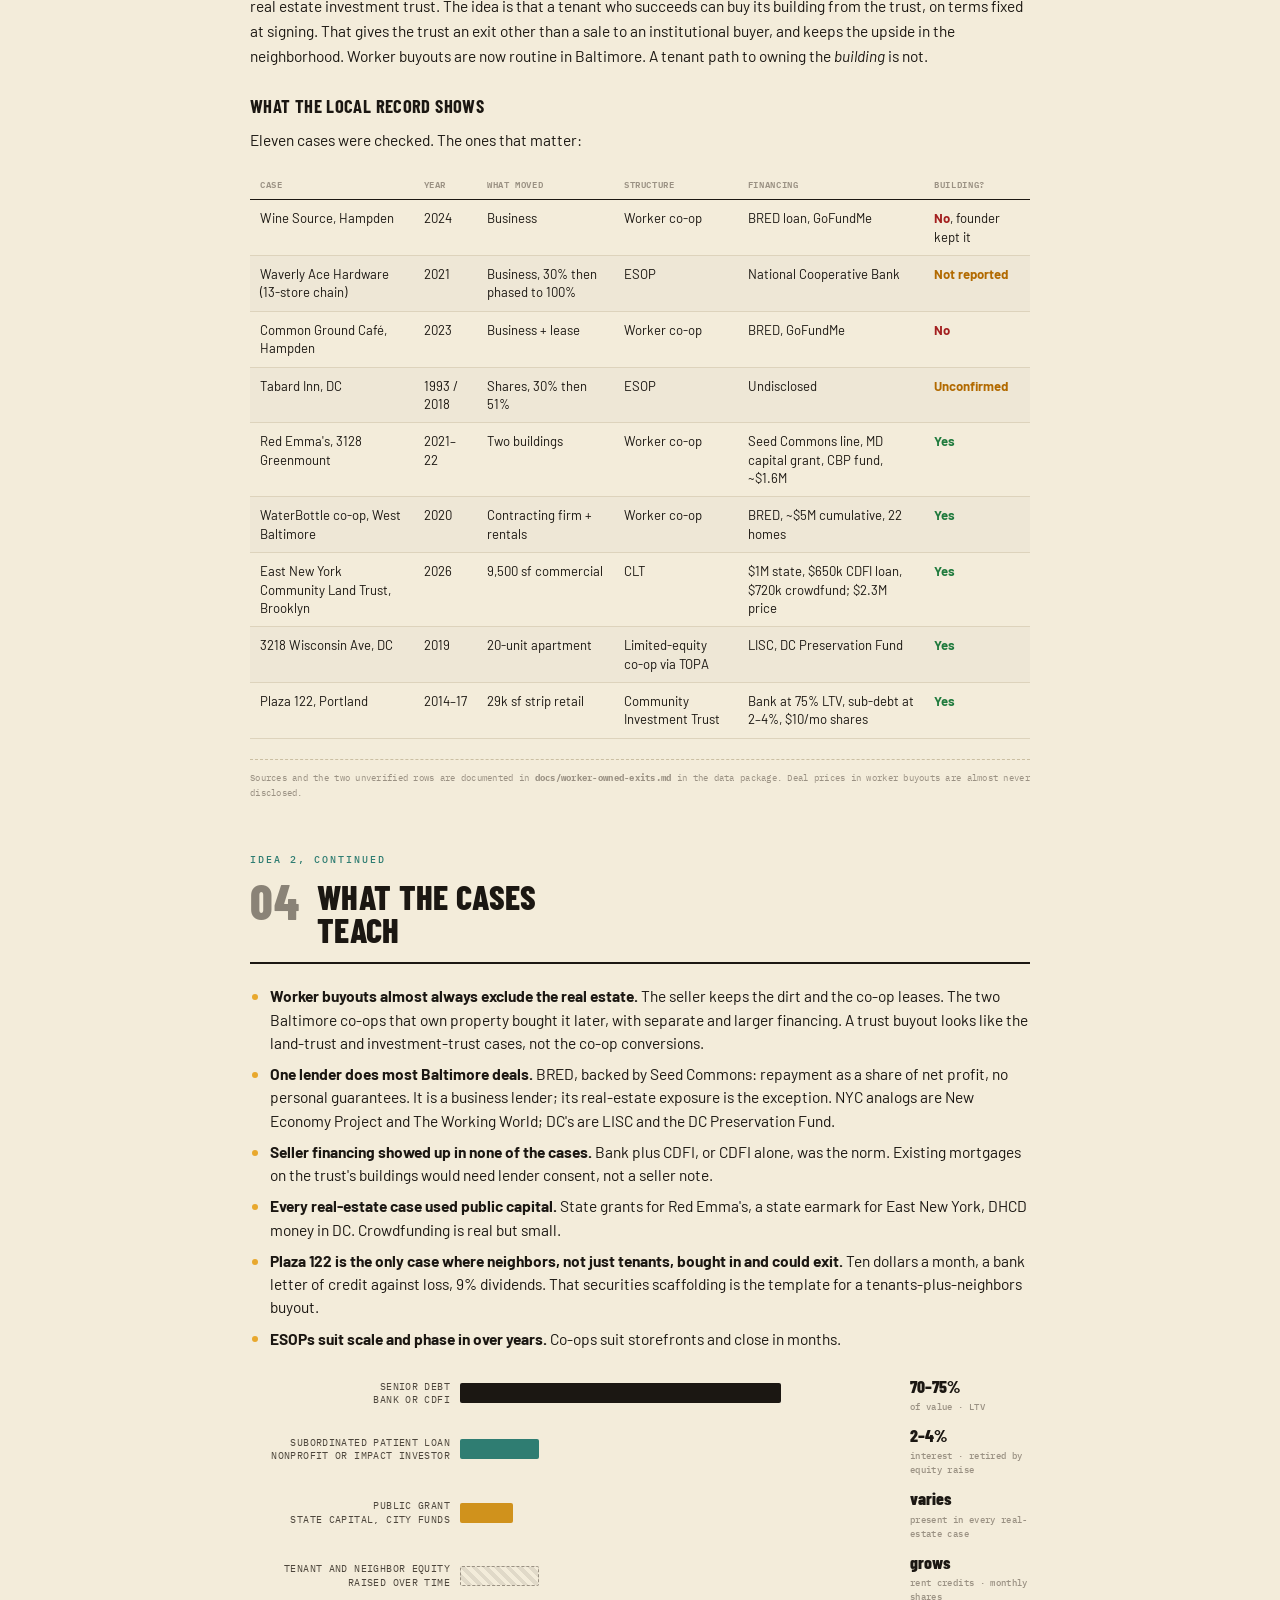
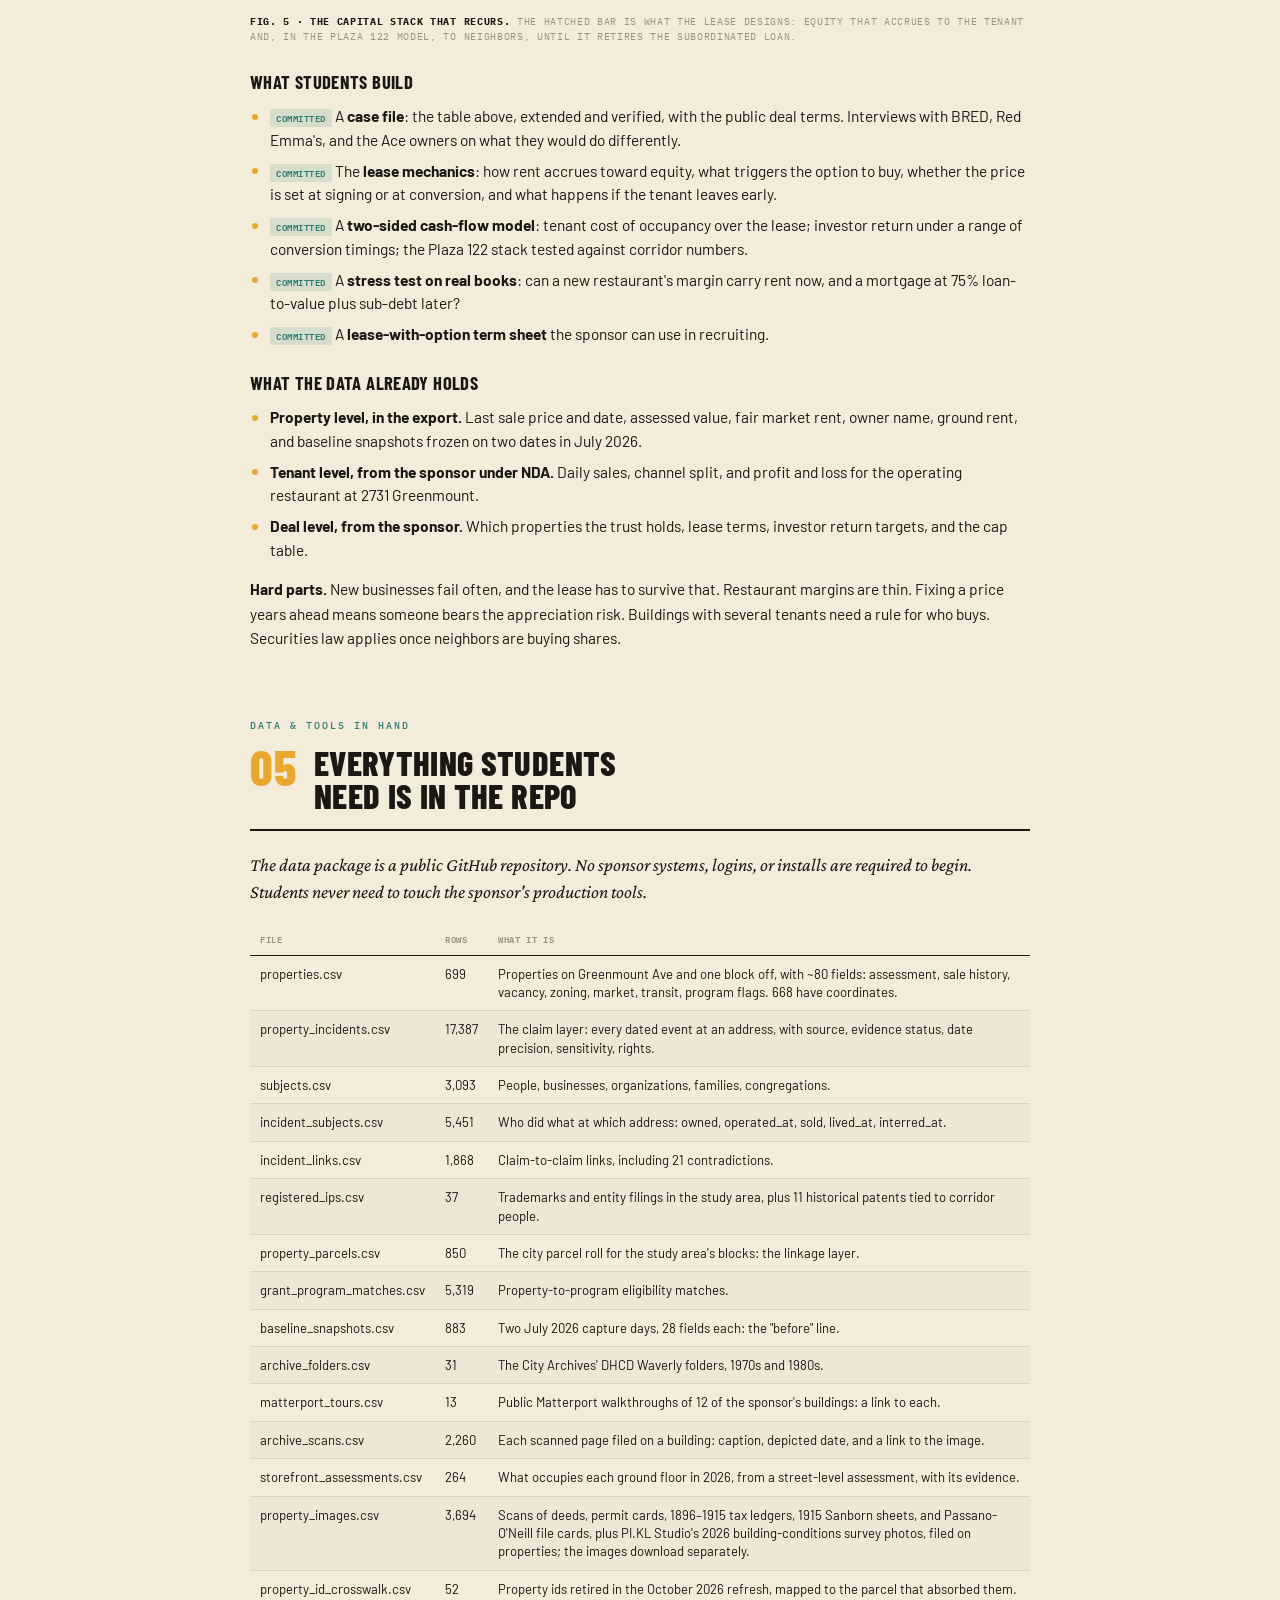
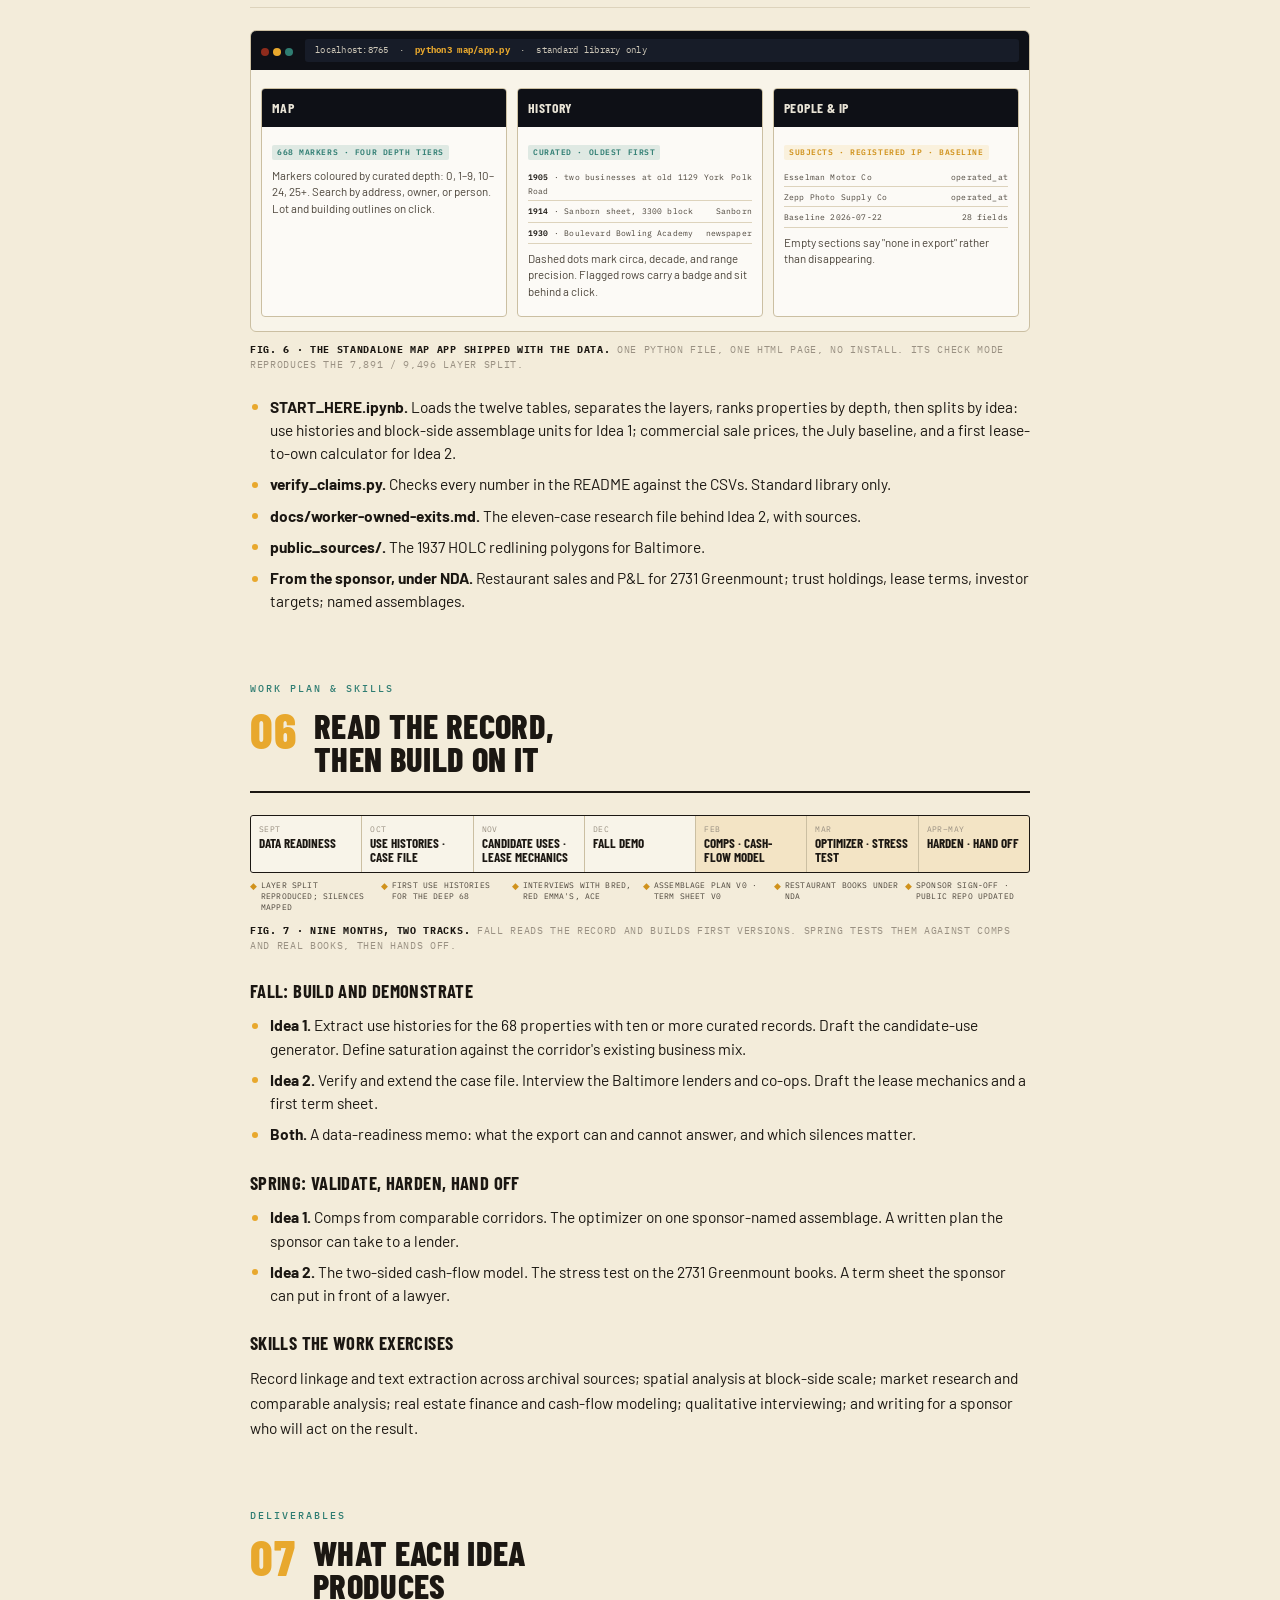
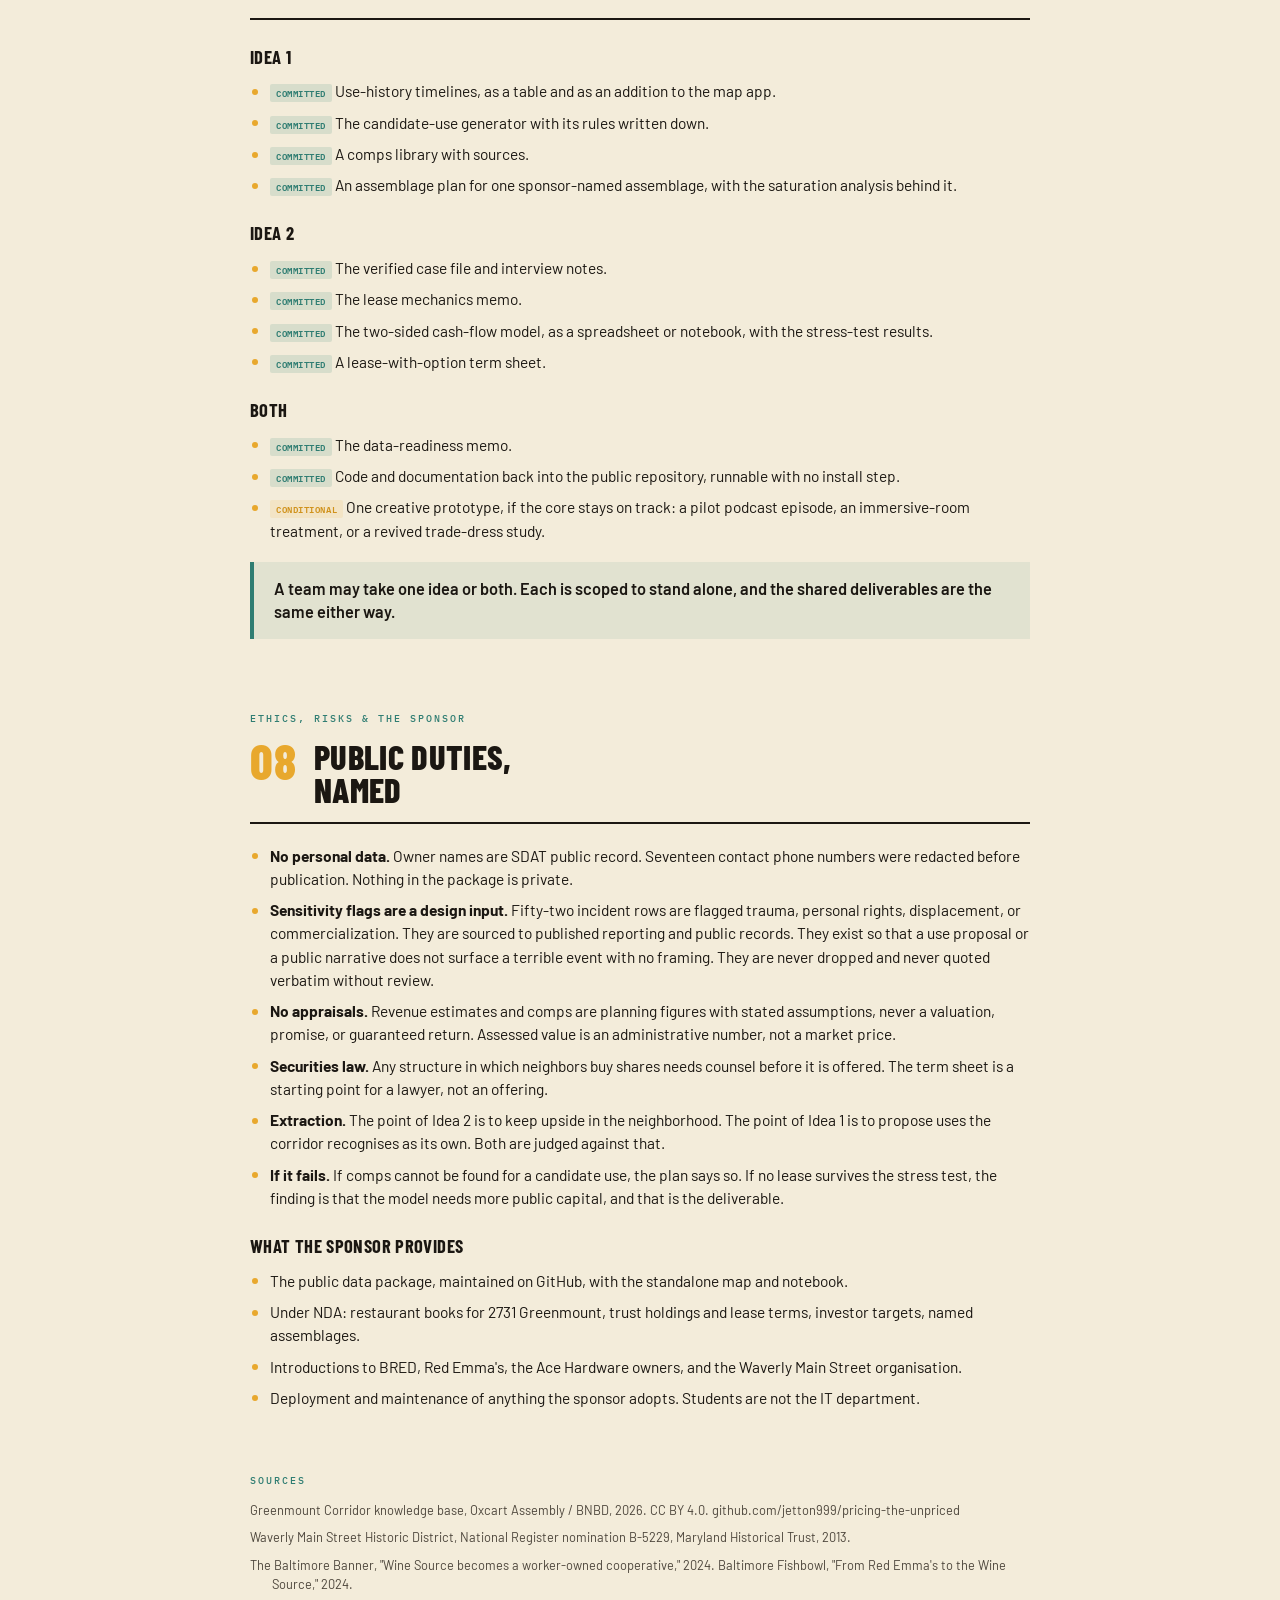
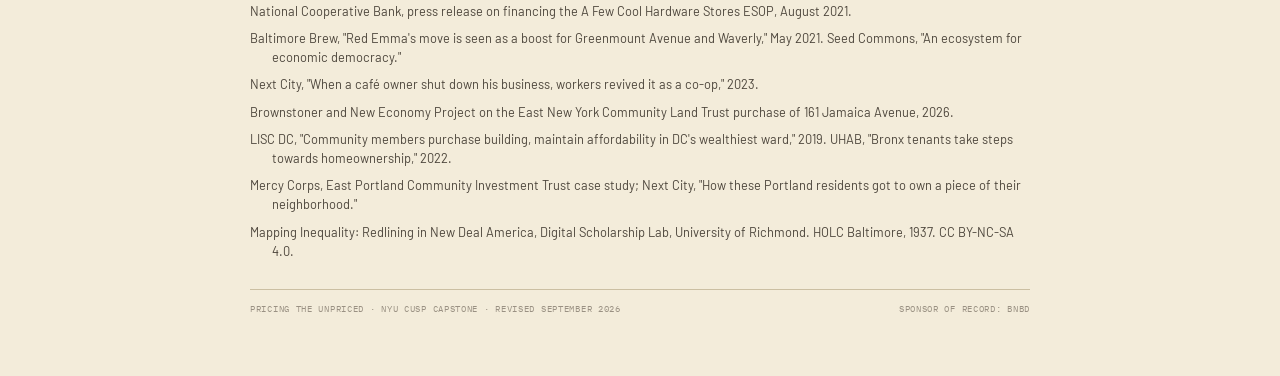
==== commit cdb510f4: "Schwaab's hall, confectionery and bowling alley were next door to 3313 The City permit card (permit " ====
--- a/site/index.html
+++ b/site/index.html
@@ -459,8 +459,7 @@
           <div class="obs"><span><b>1905</b> · Zepp Photo Supply and Lanvale Cycle Co, at old 1129 York Road</span><span>Polk directory</span></div>
           <div class="obs"><span><b>1922</b> · R. M. Almond, furniture repaired and reupholstered</span><span>newspaper</span></div>
           <div class="obs"><span><b>1923</b> · Esselman Motor Co; permit for a two-story garage</span><span>newspaper · permit</span></div>
-          <div class="obs"><span><b>1928</b> · Schwaab's Confectionery; Owings Bros.</span><span>newspaper</span></div>
-          <div class="obs"><span><b>1930</b> · Boulevard Bowling Academy</span><span>newspaper</span></div>
+          <div class="obs"><span><b>1928</b> · Owings Bros.</span><span>newspaper</span></div>
           <div class="obs"><span><b>1947</b> · Wagner's Food Stores</span><span>newspaper</span></div>
           <div class="obs"><span><b>1962–70</b> · Eddie's, Save-A-Dollar, Shapiro's, Foodland</span><span>newspaper</span></div>
           <div class="obs"><span><b>1985</b> · Kawasaki dealership</span><span>newspaper</span></div>
